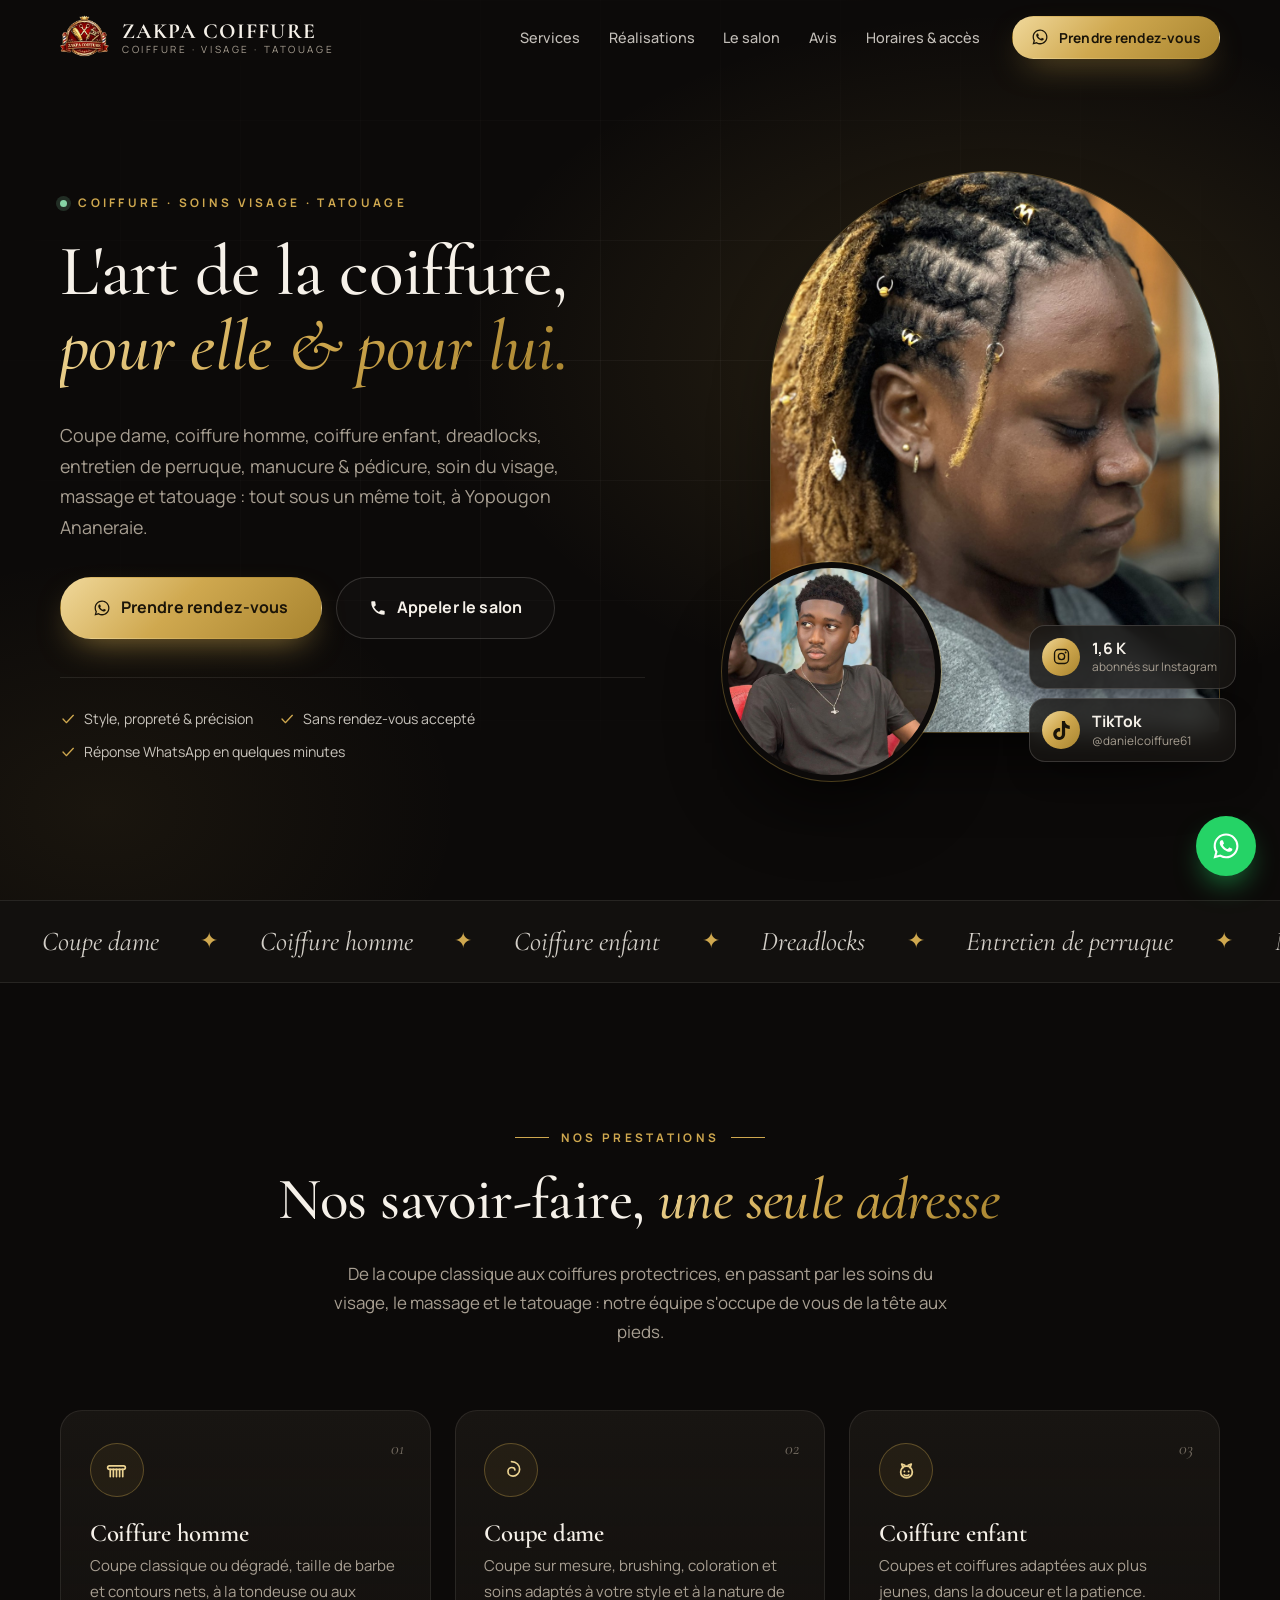
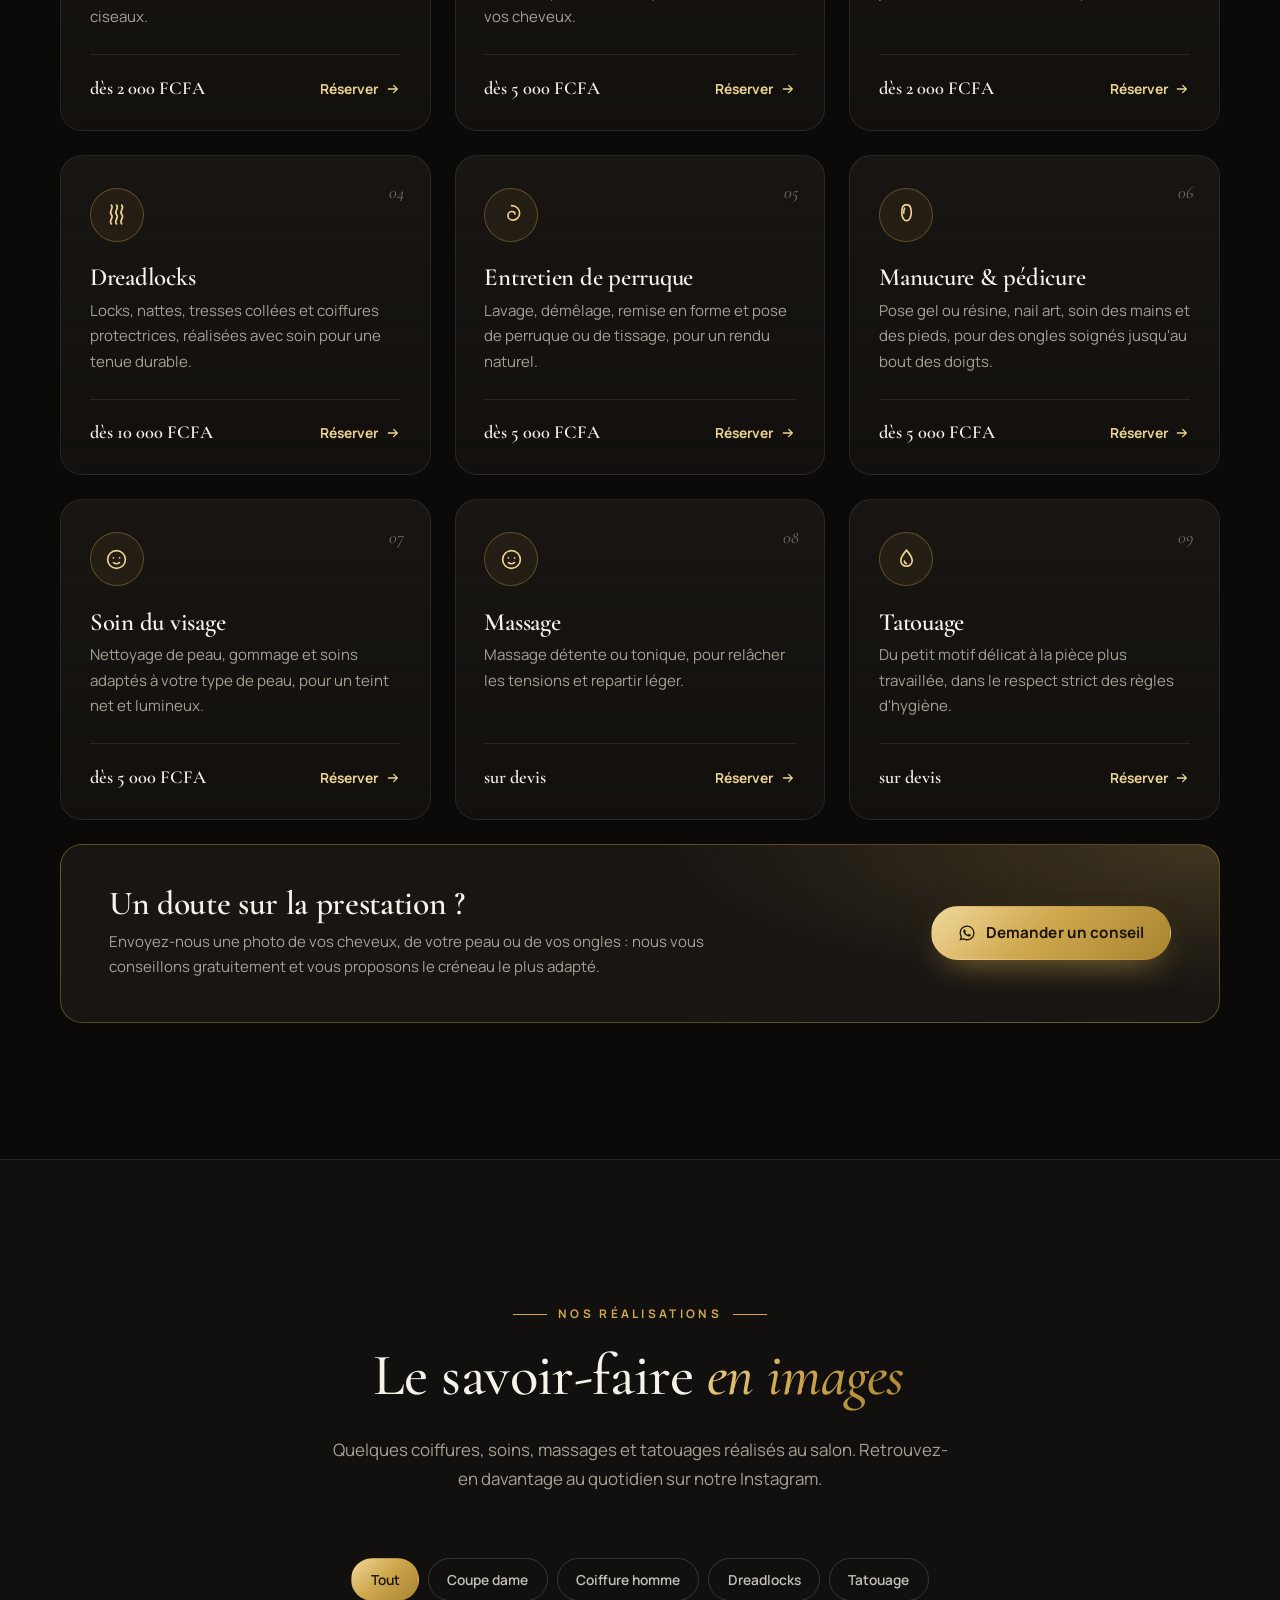
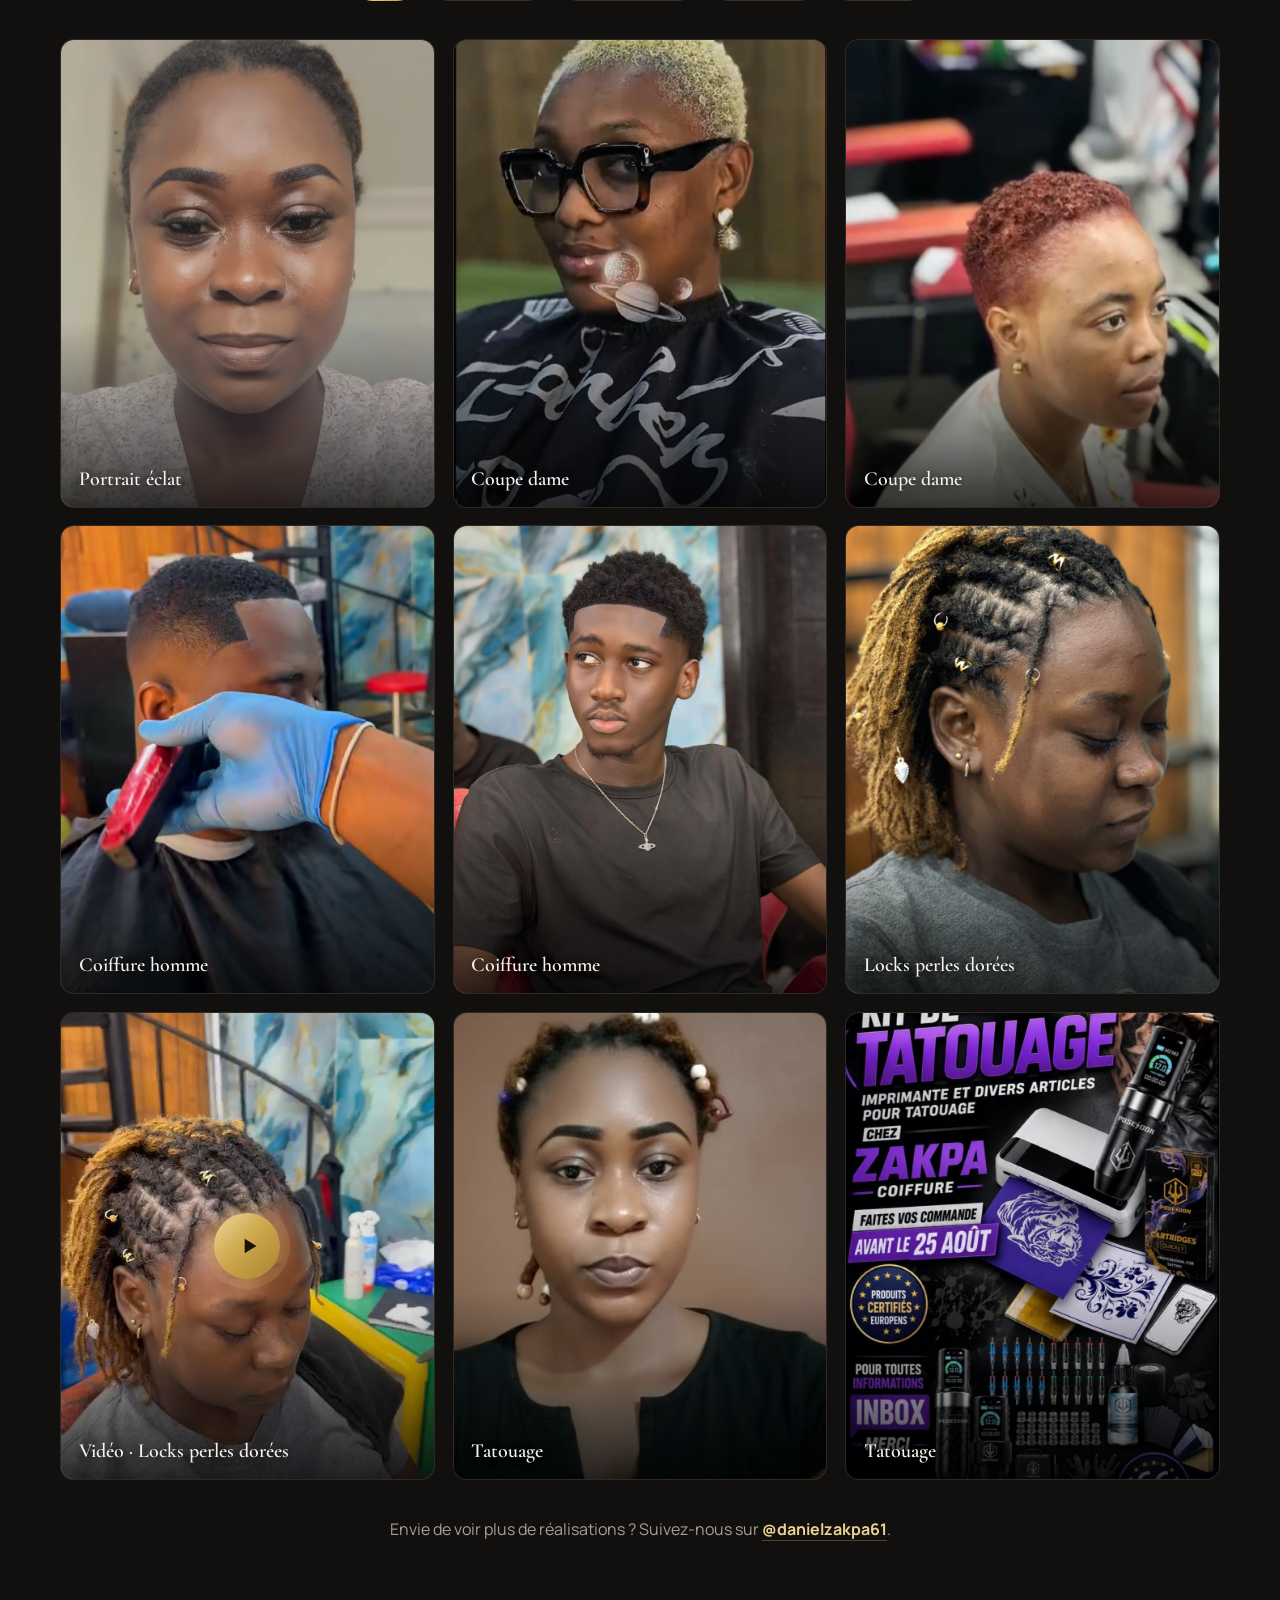
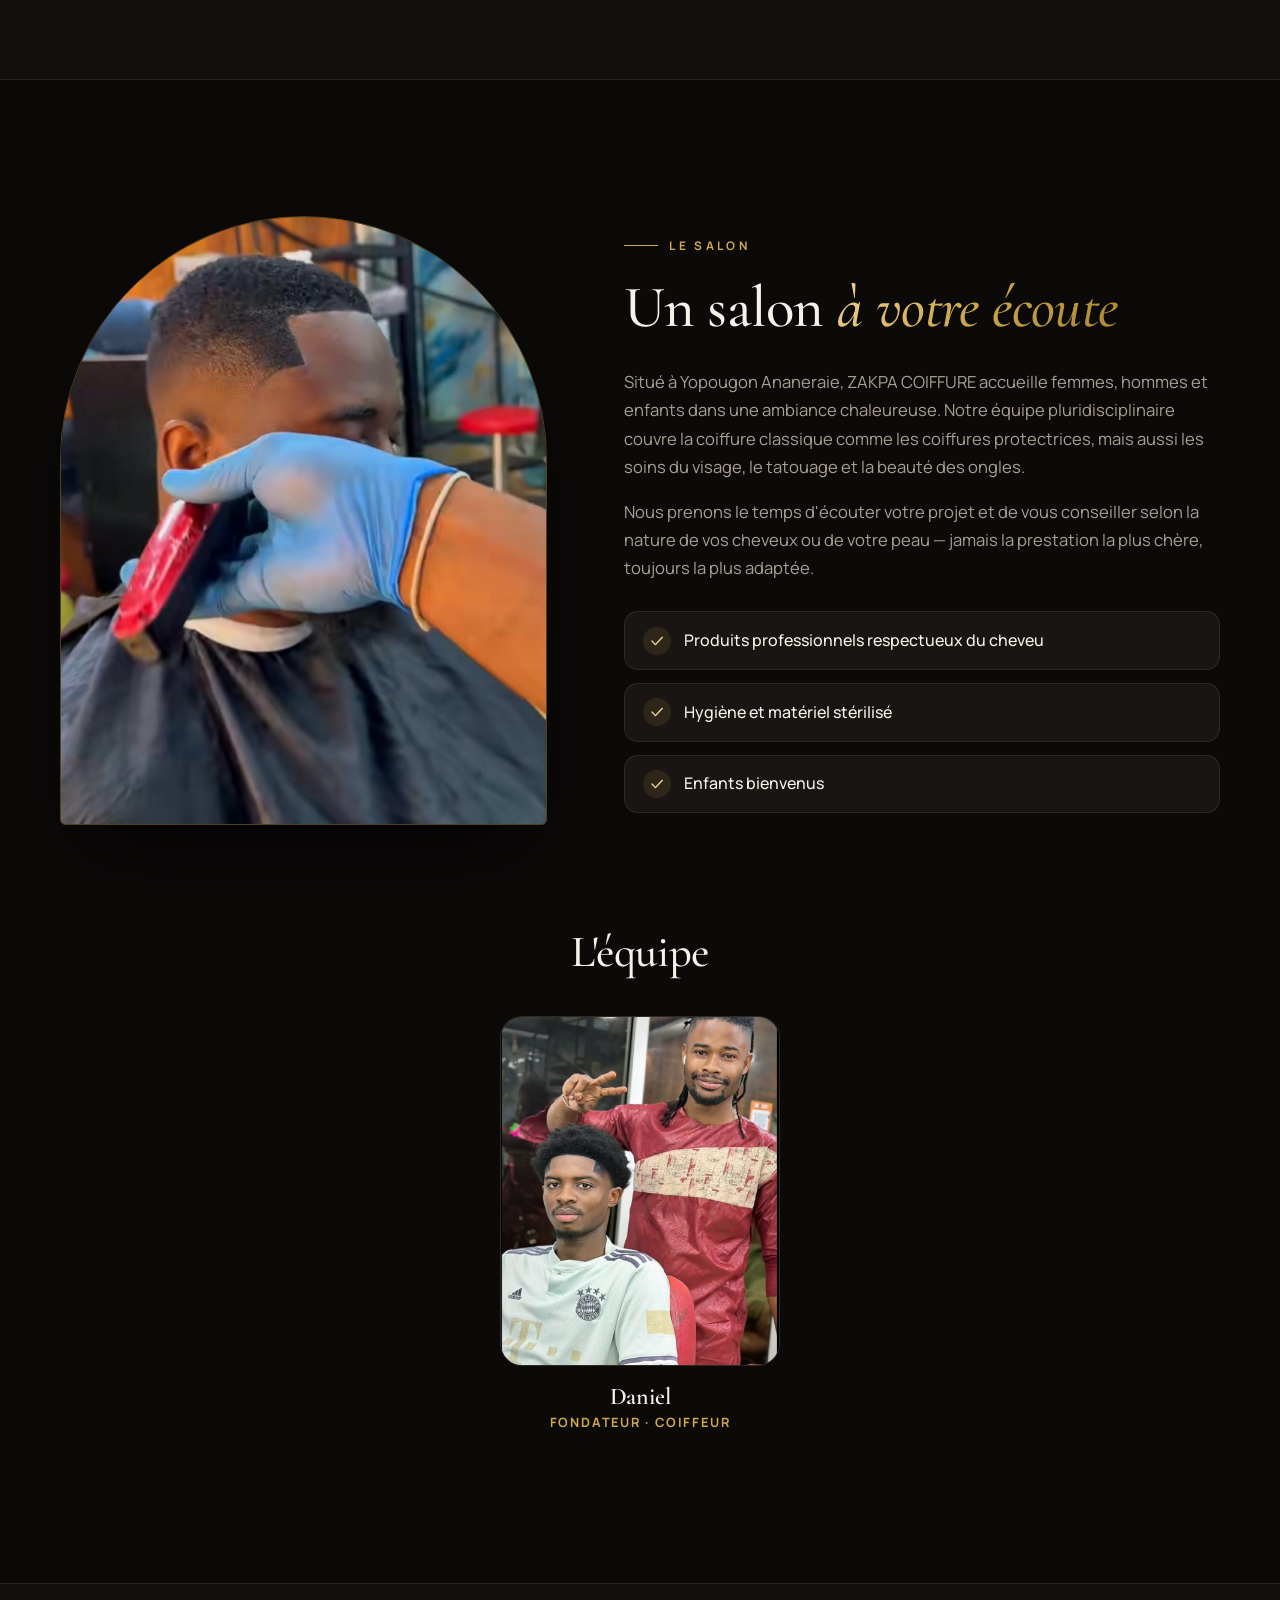
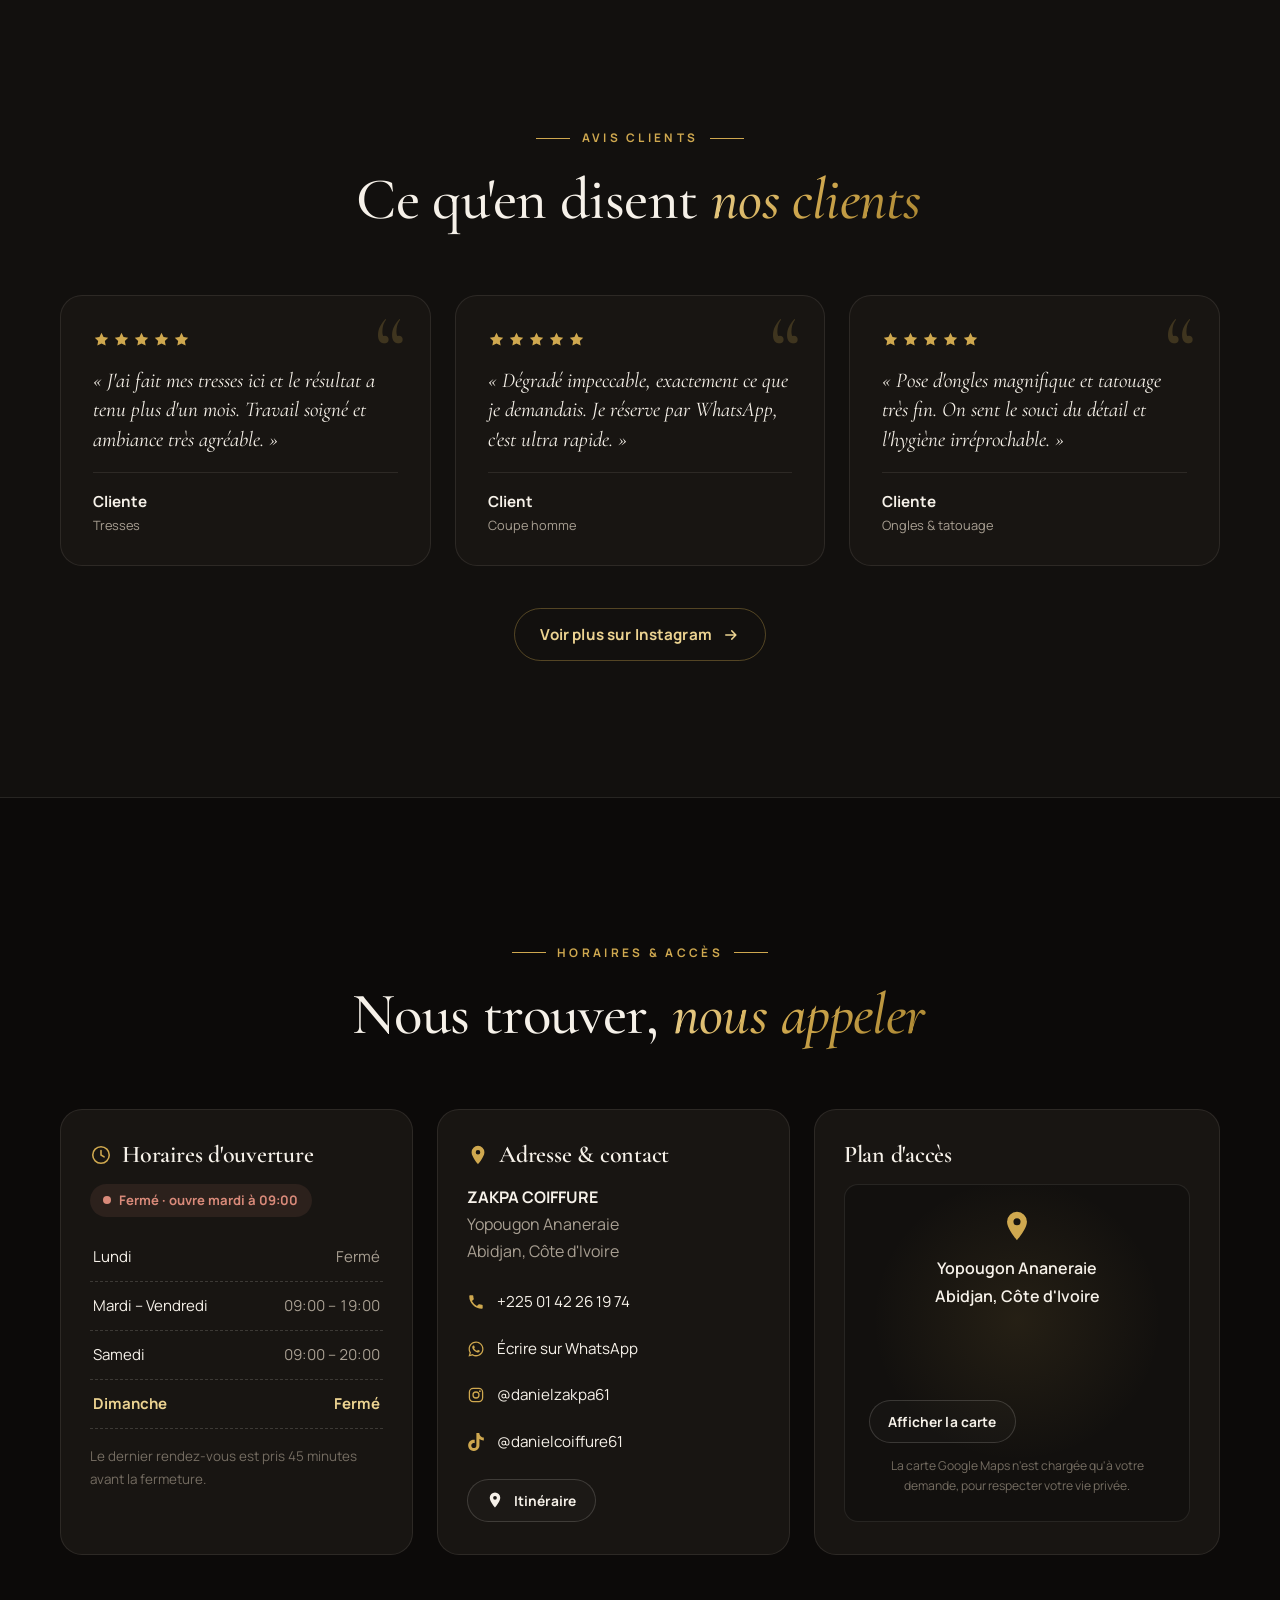
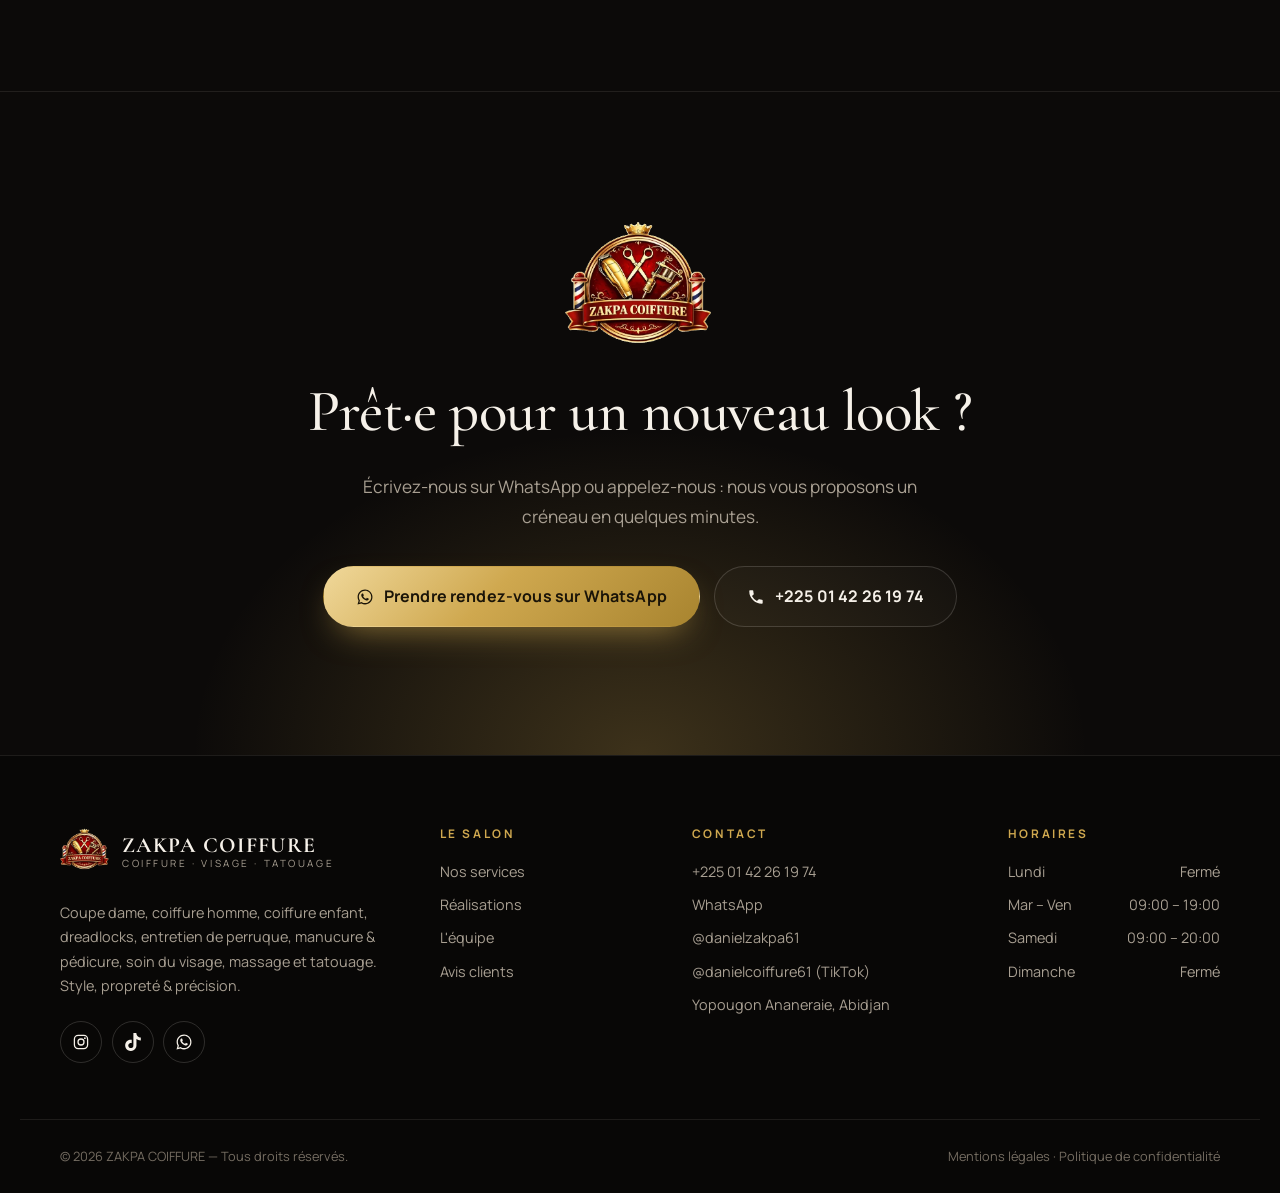
==== index.html @ ea29ebb3 "Nouveau design, galerie en grille, mentions légales, back office sécurisé - Refonte complète de la f" ====
<!DOCTYPE html>
<html lang="fr">
<head>
<meta charset="utf-8">
<meta name="viewport" content="width=device-width, initial-scale=1">
<title>ZAKPA COIFFURE — Coiffeur à Yopougon Ananeraie, Abidjan | Coupe, dreadlocks, soins &amp; tatouage</title>

<!-- ═══════════════════════════════════════════════════════════════════
     ⚠️  À PERSONNALISER AVANT MISE EN LIGNE
     · Numéro de téléphone / WhatsApp : +225 01 42 26 19 74
       (affichage) et +2250142261974 (liens tel: et wa.me).
       Pour le changer : rechercher/remplacer ces deux valeurs partout.
     · Prénoms de l'équipe, avis clients et prix : à remplacer par les
       vraies informations.
     · Nom de domaine : cherchez « zakpa-coiffure.ci ».
     Voir README.md → « Personnaliser le site ».
     ═══════════════════════════════════════════════════════════════════ -->

<meta name="description" content="ZAKPA COIFFURE, salon de coiffure à Yopougon Ananeraie (Abidjan) : coupe dame, coiffure homme, coiffure enfant, dreadlocks, entretien de perruque, manucure &amp; pédicure, soin du visage, massage et tatouage. Rendez-vous rapide par WhatsApp ou par téléphone.">
<meta name="theme-color" content="#0b0b0d">
<link rel="canonical" href="https://www.zakpa-coiffure.ci/">
<meta name="robots" content="index, follow">

<!-- Partage sur les réseaux sociaux -->
<meta property="og:type" content="website">
<meta property="og:locale" content="fr_CI">
<meta property="og:site_name" content="ZAKPA COIFFURE">
<meta property="og:title" content="ZAKPA COIFFURE — Coiffeur à Yopougon Ananeraie, Abidjan">
<meta property="og:description" content="Coupe dame, coiffure homme, coiffure enfant, dreadlocks, entretien de perruque, manucure &amp; pédicure, soin du visage, massage et tatouage. Style, propreté &amp; précision. Rendez-vous par WhatsApp.">
<meta property="og:url" content="https://www.zakpa-coiffure.ci/">
<meta property="og:image" content="https://www.zakpa-coiffure.ci/assets/img/og-image.jpg">
<meta property="og:image:type" content="image/jpeg">
<meta property="og:image:width" content="1200">
<meta property="og:image:height" content="630">
<meta property="og:image:alt" content="Logo ZAKPA COIFFURE — Coiffure, soins visage et tatouage à Yopougon Ananeraie, Abidjan">
<meta name="twitter:card" content="summary_large_image">
<meta name="twitter:title" content="ZAKPA COIFFURE — Coiffeur à Yopougon Ananeraie, Abidjan">
<meta name="twitter:description" content="Coupe dame, coiffure homme, coiffure enfant, dreadlocks, entretien de perruque, manucure &amp; pédicure, soin du visage, massage et tatouage. Rendez-vous par WhatsApp.">
<meta name="twitter:image" content="https://www.zakpa-coiffure.ci/assets/img/og-image.jpg">

<link rel="icon" href="assets/img/favicon.svg" type="image/svg+xml">
<link rel="apple-touch-icon" href="assets/img/apple-touch-icon.png">

<link rel="preconnect" href="https://fonts.googleapis.com">
<link rel="preconnect" href="https://fonts.gstatic.com" crossorigin>
<link href="https://fonts.googleapis.com/css2?family=Cormorant+Garamond:ital,wght@0,500;0,600;0,700;1,500;1,600&family=Manrope:wght@400;500;600;700&display=swap" rel="stylesheet">

<link rel="stylesheet" href="assets/css/styles.css">
<script>document.documentElement.classList.add('js')</script>

<!-- Données structurées : aide Google à comprendre le commerce (SEO local) -->
<script type="application/ld+json">
{
  "@context": "https://schema.org",
  "@type": "HairSalon",
  "@id": "https://www.zakpa-coiffure.ci/#salon",
  "name": "ZAKPA COIFFURE",
  "description": "Salon de coiffure mixte à Yopougon Ananeraie, Abidjan : coupe dame, coiffure homme, coiffure enfant, dreadlocks, entretien de perruque, manucure et pédicure, soin du visage, massage et tatouage.",
  "slogan": "Style, Propreté & Précision",
  "url": "https://www.zakpa-coiffure.ci/",
  "telephone": "+2250142261974",
  "image": "https://www.zakpa-coiffure.ci/assets/img/og-image.jpg",
  "priceRange": "2 000 – 30 000 FCFA",
  "currenciesAccepted": "XOF",
  "address": {
    "@type": "PostalAddress",
    "streetAddress": "Yopougon Ananeraie",
    "addressLocality": "Abidjan",
    "addressRegion": "Abidjan",
    "addressCountry": "CI"
  },
  "geo": { "@type": "GeoCoordinates", "latitude": 5.3364, "longitude": -4.0736 },
  "areaServed": [
    { "@type": "City", "name": "Abidjan" },
    { "@type": "AdministrativeArea", "name": "Yopougon" }
  ],
  "openingHoursSpecification": [
    { "@type": "OpeningHoursSpecification", "dayOfWeek": ["Tuesday","Wednesday","Thursday","Friday"], "opens": "09:00", "closes": "19:00" },
    { "@type": "OpeningHoursSpecification", "dayOfWeek": "Saturday", "opens": "09:00", "closes": "20:00" }
  ],
  "sameAs": ["https://www.instagram.com/danielzakpa61", "https://www.tiktok.com/@danielcoiffure61"],
  "makesOffer": [
    { "@type": "Offer", "itemOffered": { "@type": "Service", "name": "Coiffure homme" } },
    { "@type": "Offer", "itemOffered": { "@type": "Service", "name": "Coupe dame" } },
    { "@type": "Offer", "itemOffered": { "@type": "Service", "name": "Coiffure enfant" } },
    { "@type": "Offer", "itemOffered": { "@type": "Service", "name": "Dreadlocks" } },
    { "@type": "Offer", "itemOffered": { "@type": "Service", "name": "Entretien de perruque" } },
    { "@type": "Offer", "itemOffered": { "@type": "Service", "name": "Manucure et pédicure" } },
    { "@type": "Offer", "itemOffered": { "@type": "Service", "name": "Soin du visage" } },
    { "@type": "Offer", "itemOffered": { "@type": "Service", "name": "Massage" } },
    { "@type": "Offer", "itemOffered": { "@type": "Service", "name": "Tatouage" } }
  ]
}
</script>
<!--
  💡 Quand vous aurez de vrais avis Google, ajoutez ceci dans le bloc ci-dessus
     (uniquement avec de vrais avis, sinon Google peut pénaliser le site) :
  "aggregateRating": { "@type": "AggregateRating", "ratingValue": "4.9", "reviewCount": "128" }
-->
</head>
<body>

<a class="skip-link" href="#main">Aller au contenu</a>

<!-- ═══════════ Bibliothèque d'icônes (non visible) ═══════════ -->
<svg class="sprite" aria-hidden="true" focusable="false" xmlns="http://www.w3.org/2000/svg">
  <symbol id="i-curl" viewBox="0 0 24 24" fill="none" stroke="currentColor" stroke-width="1.6" stroke-linecap="round">
    <path d="M12 3.5c5 0 7.8 3.6 7.8 7.2 0 4-3.2 6.7-6.3 6.7-2.9 0-4.9-2-4.9-4.5 0-2.2 1.8-3.8 3.8-3.8 1.8 0 2.9 1.1 2.9 2.5"/>
  </symbol>
  <symbol id="i-comb" viewBox="0 0 24 24" fill="none" stroke="currentColor" stroke-width="1.6" stroke-linecap="round">
    <rect x="3.5" y="7.5" width="17" height="3.4" rx="1.7"/>
    <path d="M6 10.9V18M9 10.9V18M12 10.9V18M15 10.9V18M18 10.9V18"/>
  </symbol>
  <symbol id="i-locks" viewBox="0 0 24 24" fill="none" stroke="currentColor" stroke-width="1.6" stroke-linecap="round">
    <path d="M7 3c3 3-3 6 0 9s-3 6 0 9M12 3c3 3-3 6 0 9s-3 6 0 9M17 3c3 3-3 6 0 9s-3 6 0 9"/>
  </symbol>
  <symbol id="i-face" viewBox="0 0 24 24" fill="none" stroke="currentColor" stroke-width="1.6" stroke-linecap="round">
    <circle cx="12" cy="12" r="8.5"/>
    <path d="M9 10.5h.01M15 10.5h.01M9.2 15c1.7 1.3 3.9 1.3 5.6 0"/>
  </symbol>
  <symbol id="i-tattoo" viewBox="0 0 24 24" fill="none" stroke="currentColor" stroke-width="1.6" stroke-linejoin="round">
    <path d="M12 3s5.5 6.6 5.5 10a5.5 5.5 0 0 1-11 0C6.5 9.6 12 3 12 3Z"/>
    <path d="M10 13.5a2.5 2.5 0 0 0 2 2.5" stroke-linecap="round"/>
  </symbol>
  <symbol id="i-nails" viewBox="0 0 24 24" fill="none" stroke="currentColor" stroke-width="1.6" stroke-linejoin="round">
    <path d="M12 2.5c3 0 4.6 3 4.6 7.2 0 4.8-2 8.3-4.6 8.3s-4.6-3.5-4.6-8.3C7.4 5.5 9 2.5 12 2.5Z"/>
    <path d="M10.2 6c-.7 1.5-1 3-.9 4.8" stroke-linecap="round"/>
  </symbol>
  <symbol id="i-scissors" viewBox="0 0 24 24" fill="none" stroke="currentColor" stroke-width="1.6" stroke-linecap="round">
    <path d="M6.5 5 16 15M17.5 5 8 15"/>
    <circle cx="6.5" cy="17.5" r="2.6"/><circle cx="17.5" cy="17.5" r="2.6"/>
  </symbol>
  <symbol id="i-whatsapp" viewBox="0 0 24 24" fill="currentColor">
    <path d="M19.05 4.91A9.82 9.82 0 0 0 12.04 2C6.58 2 2.13 6.45 2.13 11.91c0 1.75.46 3.45 1.32 4.95L2 22l5.25-1.38a9.87 9.87 0 0 0 4.79 1.22c5.46 0 9.91-4.45 9.91-9.91 0-2.65-1.03-5.14-2.9-7.02ZM12.05 20.15a8.2 8.2 0 0 1-4.19-1.15l-.3-.18-3.12.82.83-3.04-.2-.31a8.2 8.2 0 0 1-1.26-4.38c0-4.54 3.7-8.23 8.25-8.23 2.2 0 4.27.86 5.83 2.42a8.19 8.19 0 0 1 2.41 5.82c0 4.54-3.7 8.23-8.24 8.23Zm4.52-6.16c-.25-.12-1.47-.72-1.69-.81-.23-.08-.39-.12-.56.12-.16.25-.64.81-.79.98-.14.16-.29.18-.54.06-.25-.12-1.05-.39-2-1.23-.74-.66-1.24-1.47-1.38-1.72-.15-.25-.02-.38.11-.5.11-.11.25-.29.37-.43.13-.15.17-.25.25-.41.08-.17.04-.31-.02-.43-.06-.12-.56-1.34-.76-1.84-.2-.48-.4-.42-.56-.43-.14 0-.31-.01-.48-.01-.17 0-.43.06-.66.31-.23.25-.87.85-.87 2.07 0 1.22.89 2.4 1.01 2.56.12.17 1.75 2.67 4.24 3.74.59.26 1.05.41 1.41.52.6.19 1.14.16 1.57.1.48-.07 1.47-.6 1.68-1.18.21-.58.21-1.07.14-1.18-.06-.11-.22-.17-.47-.29Z"/>
  </symbol>
  <symbol id="i-phone" viewBox="0 0 24 24" fill="currentColor">
    <path d="M6.6 10.8a15.1 15.1 0 0 0 6.6 6.6l2.2-2.2c.3-.3.7-.4 1-.2 1.1.4 2.3.6 3.5.6.6 0 1 .4 1 1V20c0 .6-.4 1-1 1A17 17 0 0 1 3 4c0-.6.4-1 1-1h3.4c.6 0 1 .4 1 1 0 1.2.2 2.4.6 3.5.1.4 0 .8-.2 1l-2.2 2.3Z"/>
  </symbol>
  <symbol id="i-pin" viewBox="0 0 24 24" fill="currentColor">
    <path d="M12 2a7 7 0 0 0-7 7c0 5.2 7 13 7 13s7-7.8 7-13a7 7 0 0 0-7-7Zm0 9.5a2.5 2.5 0 1 1 0-5 2.5 2.5 0 0 1 0 5Z"/>
  </symbol>
  <symbol id="i-clock" viewBox="0 0 24 24" fill="none" stroke="currentColor" stroke-width="1.7" stroke-linecap="round">
    <circle cx="12" cy="12" r="9"/><path d="M12 7.2V12l3.4 2"/>
  </symbol>
  <symbol id="i-star" viewBox="0 0 24 24" fill="currentColor">
    <path d="m12 2.6 2.9 6 6.6.9-4.8 4.6 1.2 6.5L12 17.5l-5.9 3.1 1.2-6.5-4.8-4.6 6.6-.9Z"/>
  </symbol>
  <symbol id="i-play" viewBox="0 0 24 24" fill="currentColor"><path d="M8 5.2v13.6L19 12Z"/></symbol>
  <symbol id="i-zoom" viewBox="0 0 24 24" fill="none" stroke="currentColor" stroke-width="1.8" stroke-linecap="round">
    <circle cx="11" cy="11" r="6.5"/><path d="m16 16 4.5 4.5M11 8.5v5M8.5 11h5"/>
  </symbol>
  <symbol id="i-close" viewBox="0 0 24 24" fill="none" stroke="currentColor" stroke-width="1.9" stroke-linecap="round">
    <path d="M6 6l12 12M18 6 6 18"/>
  </symbol>
  <symbol id="i-left" viewBox="0 0 24 24" fill="none" stroke="currentColor" stroke-width="2" stroke-linecap="round" stroke-linejoin="round">
    <path d="m14.5 5-7 7 7 7"/>
  </symbol>
  <symbol id="i-right" viewBox="0 0 24 24" fill="none" stroke="currentColor" stroke-width="2" stroke-linecap="round" stroke-linejoin="round">
    <path d="m9.5 5 7 7-7 7"/>
  </symbol>
  <symbol id="i-arrow" viewBox="0 0 24 24" fill="none" stroke="currentColor" stroke-width="1.9" stroke-linecap="round" stroke-linejoin="round">
    <path d="M5 12h13M13 6.5 18.5 12 13 17.5"/>
  </symbol>
  <symbol id="i-check" viewBox="0 0 24 24" fill="none" stroke="currentColor" stroke-width="2" stroke-linecap="round" stroke-linejoin="round">
    <path d="m20 6.5-10.5 11L4.5 12"/>
  </symbol>
  <symbol id="i-instagram" viewBox="0 0 24 24">
    <rect x="3.2" y="3.2" width="17.6" height="17.6" rx="5" fill="none" stroke="currentColor" stroke-width="1.7"/>
    <circle cx="12" cy="12" r="4" fill="none" stroke="currentColor" stroke-width="1.7"/>
    <circle cx="17.2" cy="6.9" r="1.2" fill="currentColor"/>
  </symbol>
  <symbol id="i-tiktok" viewBox="0 0 24 24">
    <path fill="currentColor" d="M12.53.02C13.84 0 15.14.01 16.44 0c.08 1.53.63 3.09 1.75 4.17 1.12 1.11 2.7 1.62 4.24 1.79v4.03c-1.44-.05-2.89-.35-4.2-.97-.57-.26-1.1-.59-1.62-.93-.01 2.92.01 5.84-.02 8.75-.08 1.4-.54 2.79-1.35 3.94-1.31 1.92-3.58 3.17-5.91 3.21-1.43.08-2.86-.31-4.08-1.03-2.02-1.19-3.44-3.37-3.65-5.71-.02-.5-.03-1-.01-1.49.18-1.9 1.12-3.72 2.58-4.96 1.66-1.44 3.98-2.13 6.15-1.72.02 1.48-.04 2.96-.04 4.44-.99-.32-2.15-.23-3.02.37-.63.41-1.11 1.04-1.36 1.75-.21.51-.15 1.07-.14 1.61.24 1.64 1.82 3.02 3.5 2.87 1.12-.01 2.19-.66 2.77-1.61.19-.33.4-.67.41-1.06.1-1.79.06-3.57.07-5.36.01-4.03-.01-8.05.02-12.07z"/>
  </symbol>
  <symbol id="i-menu" viewBox="0 0 24 24" fill="none" stroke="currentColor" stroke-width="1.9" stroke-linecap="round">
    <path d="M4 7h16M4 12h16M4 17h16"/>
  </symbol>
  <!-- Enfant : petite tête avec un nœud (coiffure enfant) -->
  <symbol id="i-enfant" viewBox="0 0 24 24" fill="none" stroke="currentColor" stroke-width="1.7" stroke-linecap="round" stroke-linejoin="round">
    <circle cx="12" cy="13.5" r="5.6"/>
    <path d="M8.6 9.2 7.4 5.8l3 1.2"/>
    <path d="M15.4 9.2 16.6 5.8l-3 1.2"/>
    <circle cx="10" cy="13" r=".9" fill="currentColor" stroke="none"/>
    <circle cx="14" cy="13" r=".9" fill="currentColor" stroke="none"/>
    <path d="M9.8 16.2c1.4 1 3 1 4.4 0"/>
  </symbol>
</svg>

<!-- ═══════════════════════ EN-TÊTE ═══════════════════════ -->
<header class="site-header" id="header">
  <div class="container header__inner">
    <a class="brand" href="#hero" aria-label="ZAKPA COIFFURE — retour en haut">
      <img class="brand__mark" src="assets/img/logo-sm.webp" width="160" height="144" alt="" aria-hidden="true">
      <span class="brand__text">
        <strong>ZAKPA COIFFURE</strong>
        <small>Coiffure · Visage · Tatouage</small>
      </span>
    </a>

    <nav class="nav" id="nav" aria-label="Navigation principale">
      <ul>
        <li><a href="#services">Services</a></li>
        <li><a href="#realisations">Réalisations</a></li>
        <li><a href="#equipe">Le salon</a></li>
        <li><a href="#avis">Avis</a></li>
        <li><a href="#horaires">Horaires &amp; accès</a></li>
      </ul>
      <a class="btn btn--gold btn--sm nav__cta"
         href="https://wa.me/2250142261974"
         data-wa data-wa-message="Bonjour 👋 Je souhaite prendre rendez-vous chez ZAKPA COIFFURE.">
        <svg class="btn__icon" aria-hidden="true"><use href="#i-whatsapp"/></svg>
        Prendre rendez-vous
      </a>
    </nav>

    <button class="nav-toggle" id="nav-toggle" aria-expanded="false" aria-controls="nav" aria-label="Ouvrir le menu">
      <svg aria-hidden="true"><use href="#i-menu"/></svg>
    </button>
  </div>
</header>

<main id="main">

<!-- ═══════════════════════ ACCUEIL ═══════════════════════ -->
<section class="hero" id="hero">
  <div class="hero__glow" aria-hidden="true"></div>
  <div class="container hero__inner">

    <div class="hero__text">
      <p class="eyebrow"><span class="eyebrow__dot" aria-hidden="true"></span> Coiffure · Soins visage · Tatouage</p>
      <h1>L'art de la coiffure,<br><em>pour elle &amp; pour lui.</em></h1>
      <p class="lede">
        Coupe dame, coiffure homme, coiffure enfant, dreadlocks, entretien de perruque, manucure &amp; pédicure, soin du visage, massage et tatouage :
        tout sous un même toit, à Yopougon Ananeraie.
      </p>

      <div class="hero__cta">
        <a class="btn btn--gold btn--lg"
           href="https://wa.me/2250142261974"
           data-wa data-wa-message="Bonjour 👋 Je souhaite prendre rendez-vous chez ZAKPA COIFFURE. Voici ce qui m'intéresse :">
          <svg class="btn__icon" aria-hidden="true"><use href="#i-whatsapp"/></svg>
          Prendre rendez-vous
        </a>
        <a class="btn btn--outline btn--lg" href="tel:+2250142261974">
          <svg class="btn__icon" aria-hidden="true"><use href="#i-phone"/></svg>
          Appeler le salon
        </a>
      </div>

      <ul class="hero__trust">
        <li><svg aria-hidden="true"><use href="#i-check"/></svg> Style, propreté &amp; précision</li>
        <li><svg aria-hidden="true"><use href="#i-check"/></svg> Sans rendez-vous accepté</li>
        <li><svg aria-hidden="true"><use href="#i-check"/></svg> Réponse WhatsApp en quelques minutes</li>
      </ul>
    </div>

    <div class="hero__media">
      <figure class="hero__figure hero__figure--main">
        <img src="assets/img/hero-portrait.jpeg" width="1050" height="1400"
             alt="Coiffeur réalisant une coupe chez ZAKPA COIFFURE" fetchpriority="high" decoding="async">
      </figure>
      <figure class="hero__figure hero__figure--sub">
        <img src="assets/img/hero-square.jpeg" width="1336" height="1400"
             alt="Détail d'une coiffure réalisée au salon" loading="lazy" decoding="async">
      </figure>
      <div class="hero__badges">
        <a class="hero__badge" href="https://www.instagram.com/danielzakpa61" target="_blank" rel="noopener">
          <span class="hero__badge-stars" aria-hidden="true">
            <svg><use href="#i-instagram"/></svg>
          </span>
          <strong>1,6 K</strong>
          <small>abonnés sur Instagram</small>
        </a>
        <a class="hero__badge" href="https://www.tiktok.com/@danielcoiffure61" target="_blank" rel="noopener">
          <span class="hero__badge-stars" aria-hidden="true">
            <svg><use href="#i-tiktok"/></svg>
          </span>
          <strong>TikTok</strong>
          <small>@danielcoiffure61</small>
        </a>
      </div>
    </div>

  </div>
</section>

<!-- Bandeau défilant des prestations (décoratif) -->
<div class="ticker" aria-hidden="true">
  <div class="ticker__track"><span>Coupe dame</span><span>Coiffure homme</span><span>Coiffure enfant</span><span>Dreadlocks</span><span>Entretien de perruque</span><span>Manucure &amp; pédicure</span><span>Soin du visage</span><span>Massage</span><span>Tatouage</span><span>Coupe dame</span><span>Coiffure homme</span><span>Coiffure enfant</span><span>Dreadlocks</span><span>Entretien de perruque</span><span>Manucure &amp; pédicure</span><span>Soin du visage</span><span>Massage</span><span>Tatouage</span></div>
</div>

<!-- ═══════════════════════ SERVICES ═══════════════════════ -->
<section class="section" id="services">
  <div class="container">
    <header class="section__head reveal">
      <p class="eyebrow eyebrow--center">Nos prestations</p>
      <h2>Nos savoir-faire, <em>une seule adresse</em></h2>
      <p class="section__lede">
        De la coupe classique aux coiffures protectrices, en passant par les soins du visage,
        le massage et le tatouage : notre équipe s'occupe de vous de la tête aux pieds.
      </p>
    </header>

    <div class="grid grid--services">

      <article class="card service reveal">
        <span class="service__icon" aria-hidden="true"><svg><use href="#i-comb"/></svg></span>
        <h3>Coiffure homme</h3>
        <p>Coupe classique ou dégradé, taille de barbe et contours nets, à la tondeuse ou aux ciseaux.</p>
        <footer class="service__foot">
          <span class="service__price">dès 2&nbsp;000&nbsp;FCFA</span>
          <a class="link-arrow"
             href="https://wa.me/2250142261974"
             data-wa data-wa-message="Bonjour 👋 Je souhaite un rendez-vous pour une coiffure homme.">
            Réserver <svg aria-hidden="true"><use href="#i-arrow"/></svg>
          </a>
        </footer>
      </article>

      <article class="card service reveal">
        <span class="service__icon" aria-hidden="true"><svg><use href="#i-curl"/></svg></span>
        <h3>Coupe dame</h3>
        <p>Coupe sur mesure, brushing, coloration et soins adaptés à votre style et à la nature de vos cheveux.</p>
        <footer class="service__foot">
          <span class="service__price">dès 5&nbsp;000&nbsp;FCFA</span>
          <a class="link-arrow"
             href="https://wa.me/2250142261974"
             data-wa data-wa-message="Bonjour 👋 Je souhaite un rendez-vous pour une coupe dame.">
            Réserver <svg aria-hidden="true"><use href="#i-arrow"/></svg>
          </a>
        </footer>
      </article>

      <article class="card service reveal">
        <span class="service__icon" aria-hidden="true"><svg><use href="#i-enfant"/></svg></span>
        <h3>Coiffure enfant</h3>
        <p>Coupes et coiffures adaptées aux plus jeunes, dans la douceur et la patience.</p>
        <footer class="service__foot">
          <span class="service__price">dès 2&nbsp;000&nbsp;FCFA</span>
          <a class="link-arrow"
             href="https://wa.me/2250142261974"
             data-wa data-wa-message="Bonjour 👋 Je souhaite un rendez-vous pour une coiffure enfant.">
            Réserver <svg aria-hidden="true"><use href="#i-arrow"/></svg>
          </a>
        </footer>
      </article>

      <article class="card service reveal">
        <span class="service__icon" aria-hidden="true"><svg><use href="#i-locks"/></svg></span>
        <h3>Dreadlocks</h3>
        <p>Locks, nattes, tresses collées et coiffures protectrices, réalisées avec soin pour une tenue durable.</p>
        <footer class="service__foot">
          <span class="service__price">dès 10&nbsp;000&nbsp;FCFA</span>
          <a class="link-arrow"
             href="https://wa.me/2250142261974"
             data-wa data-wa-message="Bonjour 👋 Je souhaite un rendez-vous pour des dreadlocks.">
            Réserver <svg aria-hidden="true"><use href="#i-arrow"/></svg>
          </a>
        </footer>
      </article>

      <article class="card service reveal">
        <span class="service__icon" aria-hidden="true"><svg><use href="#i-curl"/></svg></span>
        <h3>Entretien de perruque</h3>
        <p>Lavage, démêlage, remise en forme et pose de perruque ou de tissage, pour un rendu naturel.</p>
        <footer class="service__foot">
          <span class="service__price">dès 5&nbsp;000&nbsp;FCFA</span>
          <a class="link-arrow"
             href="https://wa.me/2250142261974"
             data-wa data-wa-message="Bonjour 👋 Je souhaite un rendez-vous pour l'entretien d'une perruque.">
            Réserver <svg aria-hidden="true"><use href="#i-arrow"/></svg>
          </a>
        </footer>
      </article>

      <article class="card service reveal">
        <span class="service__icon" aria-hidden="true"><svg><use href="#i-nails"/></svg></span>
        <h3>Manucure &amp; pédicure</h3>
        <p>Pose gel ou résine, nail art, soin des mains et des pieds, pour des ongles soignés jusqu'au bout des doigts.</p>
        <footer class="service__foot">
          <span class="service__price">dès 5&nbsp;000&nbsp;FCFA</span>
          <a class="link-arrow"
             href="https://wa.me/2250142261974"
             data-wa data-wa-message="Bonjour 👋 Je souhaite un rendez-vous pour une manucure / pédicure.">
            Réserver <svg aria-hidden="true"><use href="#i-arrow"/></svg>
          </a>
        </footer>
      </article>

      <article class="card service reveal">
        <span class="service__icon" aria-hidden="true"><svg><use href="#i-face"/></svg></span>
        <h3>Soin du visage</h3>
        <p>Nettoyage de peau, gommage et soins adaptés à votre type de peau, pour un teint net et lumineux.</p>
        <footer class="service__foot">
          <span class="service__price">dès 5&nbsp;000&nbsp;FCFA</span>
          <a class="link-arrow"
             href="https://wa.me/2250142261974"
             data-wa data-wa-message="Bonjour 👋 Je souhaite un rendez-vous pour un soin du visage.">
            Réserver <svg aria-hidden="true"><use href="#i-arrow"/></svg>
          </a>
        </footer>
      </article>

      <article class="card service reveal">
        <span class="service__icon" aria-hidden="true"><svg><use href="#i-face"/></svg></span>
        <h3>Massage</h3>
        <p>Massage détente ou tonique, pour relâcher les tensions et repartir léger.</p>
        <footer class="service__foot">
          <span class="service__price">sur devis</span>
          <a class="link-arrow"
             href="https://wa.me/2250142261974"
             data-wa data-wa-message="Bonjour 👋 Je souhaite un rendez-vous pour un massage.">
            Réserver <svg aria-hidden="true"><use href="#i-arrow"/></svg>
          </a>
        </footer>
      </article>

      <article class="card service reveal">
        <span class="service__icon" aria-hidden="true"><svg><use href="#i-tattoo"/></svg></span>
        <h3>Tatouage</h3>
        <p>Du petit motif délicat à la pièce plus travaillée, dans le respect strict des règles d'hygiène.</p>
        <footer class="service__foot">
          <span class="service__price">sur devis</span>
          <a class="link-arrow"
             href="https://wa.me/2250142261974"
             data-wa data-wa-message="Bonjour 👋 Je souhaite un rendez-vous pour un tatouage. Voici mon idée :">
            Réserver <svg aria-hidden="true"><use href="#i-arrow"/></svg>
          </a>
        </footer>
      </article>

      <article class="card service service--cta reveal">
        <div class="service--cta__text">
          <h3>Un doute sur la prestation&nbsp;?</h3>
          <p>Envoyez-nous une photo de vos cheveux, de votre peau ou de vos ongles : nous vous conseillons gratuitement et vous proposons le créneau le plus adapté.</p>
        </div>
        <a class="btn btn--gold"
           href="https://wa.me/2250142261974"
           data-wa data-wa-message="Bonjour 👋 J'aurais besoin d'un conseil, voici une photo :">
          <svg class="btn__icon" aria-hidden="true"><use href="#i-whatsapp"/></svg>
          Demander un conseil
        </a>
      </article>

    </div>
  </div>
</section>

<!-- ═══════════════════════ RÉALISATIONS ═══════════════════════ -->
<section class="section section--alt" id="realisations">
  <div class="container">
    <header class="section__head reveal">
      <p class="eyebrow eyebrow--center">Nos réalisations</p>
      <h2>Le savoir-faire <em>en images</em></h2>
      <p class="section__lede">
        Quelques coiffures, soins, massages et tatouages réalisés au salon.
        Retrouvez-en davantage au quotidien sur notre Instagram.
      </p>
    </header>

    <div class="gallery__filters" role="group" aria-label="Filtrer les réalisations">
      <button class="chip is-active" data-filter="all">Tout</button>
      <button class="chip" data-filter="dame">Coupe dame</button>
      <button class="chip" data-filter="homme">Coiffure homme</button>
      <button class="chip" data-filter="locks">Dreadlocks</button>
      <button class="chip" data-filter="visage">Soin visage</button>
      <button class="chip" data-filter="tatouage">Tatouage</button>
      <button class="chip" data-filter="ongles">Manucure &amp; pédicure</button>
    </div>

    <div class="gallery" id="gallery">
      <!-- GALERIE:DEBUT -->
      <button class="gallery__item ratio-34" data-cat="dame" data-type="image" aria-label="Agrandir : Portrait éclat">
        <img src="assets/photos/coupe-dame/portrait-eclat.jpeg" width="997" height="1400" loading="lazy" decoding="async" alt="Portrait éclat — réalisation du salon">
        <span class="gallery__cap">Portrait éclat</span>
        <span class="gallery__zoom" aria-hidden="true"><svg><use href="#i-zoom"/></svg></span>
      </button>

      <button class="gallery__item ratio-34" data-cat="dame" data-type="image" aria-label="Agrandir : Coupe dame">
        <img src="assets/photos/coupe-dame/whatsapp-image-2026-09-24-at-10-45-52.jpeg" width="935" height="1400" loading="lazy" decoding="async" alt="Coupe dame — réalisation du salon">
        <span class="gallery__cap">Coupe dame</span>
        <span class="gallery__zoom" aria-hidden="true"><svg><use href="#i-zoom"/></svg></span>
      </button>

      <button class="gallery__item ratio-34" data-cat="dame" data-type="image" aria-label="Agrandir : Coupe dame">
        <img src="assets/photos/coupe-dame/whatsapp-image-2026-09-24-at-10-46-42.jpeg" width="829" height="1236" loading="lazy" decoding="async" alt="Coupe dame — réalisation du salon">
        <span class="gallery__cap">Coupe dame</span>
        <span class="gallery__zoom" aria-hidden="true"><svg><use href="#i-zoom"/></svg></span>
      </button>

      <button class="gallery__item ratio-11" data-cat="homme" data-type="image" aria-label="Agrandir : Coiffure homme">
        <img src="assets/photos/coiffure-homme/whatsapp-image-2026-09-24-at-10-44-09.jpeg" width="1301" height="1400" loading="lazy" decoding="async" alt="Coiffure homme — réalisation du salon">
        <span class="gallery__cap">Coiffure homme</span>
        <span class="gallery__zoom" aria-hidden="true"><svg><use href="#i-zoom"/></svg></span>
      </button>

      <button class="gallery__item ratio-11" data-cat="homme" data-type="image" aria-label="Agrandir : Coiffure homme">
        <img src="assets/photos/coiffure-homme/whatsapp-image-2026-09-24-at-10-44-45.jpeg" width="1336" height="1400" loading="lazy" decoding="async" alt="Coiffure homme — réalisation du salon">
        <span class="gallery__cap">Coiffure homme</span>
        <span class="gallery__zoom" aria-hidden="true"><svg><use href="#i-zoom"/></svg></span>
      </button>

      <button class="gallery__item ratio-34" data-cat="locks" data-type="image" aria-label="Agrandir : Locks perles dorées">
        <img src="assets/photos/locks-tresses/locks-perles-dorees.jpeg" width="1050" height="1400" loading="lazy" decoding="async" alt="Locks perles dorées — réalisation du salon">
        <span class="gallery__cap">Locks perles dorées</span>
        <span class="gallery__zoom" aria-hidden="true"><svg><use href="#i-zoom"/></svg></span>
      </button>

      <button class="gallery__item ratio-916" data-cat="locks" data-type="video" data-poster="assets/videos/locks-tresses/locks-perles-dorees.jpg" data-video="assets/videos/locks-tresses/locks-perles-dorees.mp4" aria-label="Lire la vidéo : Locks perles dorées">
        <img src="assets/videos/locks-tresses/locks-perles-dorees.jpg" width="576" height="1024" loading="lazy" decoding="async" alt="Vidéo : Locks perles dorées">
        <span class="gallery__cap">Vidéo · Locks perles dorées</span>
        <span class="gallery__play" aria-hidden="true"><svg><use href="#i-play"/></svg></span>
      </button>

      <button class="gallery__item ratio-11" data-cat="tatouage" data-type="image" aria-label="Agrandir : Tatouage">
        <img src="assets/photos/tatouage/whatsapp-image-2026-01-07-at-11-02-42-1.jpeg" width="1400" height="1239" loading="lazy" decoding="async" alt="Tatouage — réalisation du salon">
        <span class="gallery__cap">Tatouage</span>
        <span class="gallery__zoom" aria-hidden="true"><svg><use href="#i-zoom"/></svg></span>
      </button>

      <button class="gallery__item ratio-34" data-cat="tatouage" data-type="image" aria-label="Agrandir : Tatouage">
        <img src="assets/photos/tatouage/whatsapp-image-2026-09-24-at-10-42-00.jpeg" width="922" height="1340" loading="lazy" decoding="async" alt="Tatouage — réalisation du salon">
        <span class="gallery__cap">Tatouage</span>
        <span class="gallery__zoom" aria-hidden="true"><svg><use href="#i-zoom"/></svg></span>
      </button>
      <!-- GALERIE:FIN -->

    </div>

    <p class="gallery__note">
      Envie de voir plus de réalisations ? Suivez-nous sur
      <a href="https://www.instagram.com/danielzakpa61" target="_blank" rel="noopener">@danielzakpa61</a>.
    </p>
  </div>
</section>

<!-- ═══════════════════════ LE SALON / ÉQUIPE ═══════════════════════ -->
<section class="section" id="equipe">
  <div class="container">
    <div class="about">
      <figure class="about__media reveal">
        <img src="assets/img/about.jpeg" width="1301" height="1400" loading="lazy" decoding="async"
             alt="Intérieur du salon ZAKPA COIFFURE">
      </figure>
      <div class="about__text reveal">
        <p class="eyebrow">Le salon</p>
        <h2>Un salon <em>à votre écoute</em></h2>
        <p>
          Situé à Yopougon Ananeraie, ZAKPA COIFFURE accueille femmes, hommes et enfants dans une
          ambiance chaleureuse. Notre équipe pluridisciplinaire couvre la coiffure classique comme
          les coiffures protectrices, mais aussi les soins du visage, le tatouage et la beauté des ongles.
        </p>
        <p>
          Nous prenons le temps d'écouter votre projet et de vous conseiller selon la nature de vos
          cheveux ou de votre peau — jamais la prestation la plus chère, toujours la plus adaptée.
        </p>
        <ul class="about__list">
          <li><svg aria-hidden="true"><use href="#i-check"/></svg> Produits professionnels respectueux du cheveu</li>
          <li><svg aria-hidden="true"><use href="#i-check"/></svg> Hygiène et matériel stérilisé</li>
          <li><svg aria-hidden="true"><use href="#i-check"/></svg> Enfants bienvenus</li>
        </ul>
      </div>
    </div>

    <h3 class="team__title reveal">L'équipe</h3>
    <!-- ⚠️ PLACEHOLDER : remplacez ces prénoms par ceux de la vraie équipe -->
    <div class="grid grid--team">

      <article class="member reveal">
        <div class="member__photo">
          <img src="assets/img/team-1.jpeg" width="925" height="1400" loading="lazy" decoding="async"
               alt="Portrait de Daniel, Fondateur · Coiffeur">
        </div>
        <h4>Daniel</h4>
        <p class="member__role">Fondateur · Coiffeur</p>
      </article>

      <article class="member reveal">
        <div class="member__photo">
          <img src="assets/img/team-2.svg" width="600" height="700" loading="lazy" decoding="async"
               alt="Portrait d'un membre de l'équipe">
        </div>
        <h4></h4>
        <p class="member__role">Coiffeur homme &amp; barbier</p>
      </article>

      <article class="member reveal">
        <div class="member__photo">
          <img src="assets/img/team-3.svg" width="600" height="700" loading="lazy" decoding="async"
               alt="Portrait d'un membre de l'équipe">
        </div>
        <h4>À compléter</h4>
        <p class="member__role">Locks, tresses &amp; ongles</p>
      </article>

      <article class="member reveal">
        <div class="member__photo">
          <img src="assets/img/team-4.svg" width="600" height="700" loading="lazy" decoding="async"
               alt="Portrait d'un membre de l'équipe">
        </div>
        <h4>À compléter</h4>
        <p class="member__role">Soins du visage &amp; tatouage</p>
      </article>

    </div>
  </div>
</section>

<!-- ═══════════════════════ AVIS ═══════════════════════ -->
<section class="section section--alt" id="avis">
  <div class="container">
    <header class="section__head reveal">
      <p class="eyebrow eyebrow--center">Avis clients</p>
      <h2>Ce qu'en disent <em>nos clients</em></h2>
    </header>

    <!-- ⚠️ PLACEHOLDER : ces trois témoignages sont des exemples.
         Remplacez-les par de vrais avis, avec l'accord de leurs auteurs. -->
    <div class="grid grid--reviews">

      <figure class="review reveal">
        <span class="review__stars" aria-label="Note : 5 étoiles sur 5">
          <svg aria-hidden="true"><use href="#i-star"/></svg><svg aria-hidden="true"><use href="#i-star"/></svg><svg aria-hidden="true"><use href="#i-star"/></svg><svg aria-hidden="true"><use href="#i-star"/></svg><svg aria-hidden="true"><use href="#i-star"/></svg>
        </span>
        <blockquote>« J'ai fait mes tresses ici et le résultat a tenu plus d'un mois. Travail soigné et ambiance très agréable. »</blockquote>
        <figcaption><strong>Cliente</strong><span>Tresses</span></figcaption>
      </figure>

      <figure class="review reveal">
        <span class="review__stars" aria-label="Note : 5 étoiles sur 5">
          <svg aria-hidden="true"><use href="#i-star"/></svg><svg aria-hidden="true"><use href="#i-star"/></svg><svg aria-hidden="true"><use href="#i-star"/></svg><svg aria-hidden="true"><use href="#i-star"/></svg><svg aria-hidden="true"><use href="#i-star"/></svg>
        </span>
        <blockquote>« Dégradé impeccable, exactement ce que je demandais. Je réserve par WhatsApp, c'est ultra rapide. »</blockquote>
        <figcaption><strong>Client</strong><span>Coupe homme</span></figcaption>
      </figure>

      <figure class="review reveal">
        <span class="review__stars" aria-label="Note : 5 étoiles sur 5">
          <svg aria-hidden="true"><use href="#i-star"/></svg><svg aria-hidden="true"><use href="#i-star"/></svg><svg aria-hidden="true"><use href="#i-star"/></svg><svg aria-hidden="true"><use href="#i-star"/></svg><svg aria-hidden="true"><use href="#i-star"/></svg>
        </span>
        <blockquote>« Pose d'ongles magnifique et tatouage très fin. On sent le souci du détail et l'hygiène irréprochable. »</blockquote>
        <figcaption><strong>Cliente</strong><span>Ongles &amp; tatouage</span></figcaption>
      </figure>


    </div>

    <p class="reviews__more reveal">
      <a class="btn btn--ghost"
         href="https://www.instagram.com/danielzakpa61"
         target="_blank" rel="noopener">
        Voir plus sur Instagram
        <svg class="btn__icon" aria-hidden="true"><use href="#i-arrow"/></svg>
      </a>
    </p>
  </div>
</section>

<!-- ═══════════════════════ HORAIRES & ACCÈS ═══════════════════════ -->
<section class="section" id="horaires">
  <div class="container">
    <header class="section__head reveal">
      <p class="eyebrow eyebrow--center">Horaires &amp; accès</p>
      <h2>Nous trouver, <em>nous appeler</em></h2>
    </header>

    <div class="infos">

      <div class="infos__card reveal">
        <h3><svg aria-hidden="true"><use href="#i-clock"/></svg> Horaires d'ouverture</h3>
        <p class="status" id="status" aria-live="polite"></p>
        <!-- ⚠️ PLACEHOLDER : ajustez ces horaires à ceux du salon -->
        <ul class="hours" id="hours">
          <li data-days="1"><span>Lundi</span><span>Fermé</span></li>
          <li data-days="2,3,4,5" data-open="09:00" data-close="19:00"><span>Mardi – Vendredi</span><span>09:00 – 19:00</span></li>
          <li data-days="6" data-open="09:00" data-close="20:00"><span>Samedi</span><span>09:00 – 20:00</span></li>
          <li data-days="0"><span>Dimanche</span><span>Fermé</span></li>
        </ul>
        <p class="infos__hint">Le dernier rendez-vous est pris 45 minutes avant la fermeture.</p>
      </div>

      <div class="infos__card reveal">
        <h3><svg aria-hidden="true"><use href="#i-pin"/></svg> Adresse &amp; contact</h3>
        <address class="address">
          <strong>ZAKPA COIFFURE</strong><br>
          Yopougon Ananeraie<br>
          Abidjan, Côte d'Ivoire
        </address>
        <ul class="contact-list">
          <li>
            <a href="tel:+2250142261974">
              <svg aria-hidden="true"><use href="#i-phone"/></svg>
              <span>+225 01 42 26 19 74</span>
            </a>
          </li>
          <li>
            <a href="https://wa.me/2250142261974" data-wa data-wa-message="Bonjour 👋 Je souhaite prendre rendez-vous.">
              <svg aria-hidden="true"><use href="#i-whatsapp"/></svg>
              <span>Écrire sur WhatsApp</span>
            </a>
          </li>
          <li>
            <a href="https://www.instagram.com/danielzakpa61" target="_blank" rel="noopener">
              <svg aria-hidden="true"><use href="#i-instagram"/></svg>
              <span>@danielzakpa61</span>
            </a>
          </li>
          <li>
            <a href="https://www.tiktok.com/@danielcoiffure61" target="_blank" rel="noopener">
              <svg aria-hidden="true"><use href="#i-tiktok"/></svg>
              <span>@danielcoiffure61</span>
            </a>
          </li>
        </ul>
        <a class="btn btn--outline btn--sm"
           href="https://www.google.com/maps/dir/?api=1&amp;destination=Yopougon+Ananeraie+Abidjan+C%C3%B4te+d%27Ivoire"
           target="_blank" rel="noopener">
          <svg class="btn__icon" aria-hidden="true"><use href="#i-pin"/></svg>
          Itinéraire
        </a>
      </div>

      <div class="infos__card infos__card--map reveal">
        <h3>Plan d'accès</h3>
        <!-- La carte n'est chargée qu'au clic : aucune requête vers Google avant consentement. -->
        <div class="map" id="map" data-query="Yopougon Ananeraie, Abidjan, Côte d'Ivoire">
          <div class="map__placeholder">
            <svg aria-hidden="true"><use href="#i-pin"/></svg>
            <p>Yopougon Ananeraie<br>Abidjan, Côte d'Ivoire</p>
            <button class="btn btn--outline btn--sm" id="map-load" type="button">Afficher la carte</button>
            <small>La carte Google Maps n'est chargée qu'à votre demande, pour respecter votre vie privée.</small>
          </div>
        </div>
      </div>

    </div>
  </div>
</section>

<!-- ═══════════════════════ APPEL À L'ACTION FINAL ═══════════════════════ -->
<section class="cta-final">
  <div class="cta-final__glow" aria-hidden="true"></div>
  <div class="container cta-final__inner reveal">
    <img class="cta-final__logo" src="assets/img/logo.webp" width="463" height="418"
         alt="Logo ZAKPA COIFFURE" loading="lazy" decoding="async">
    <h2>Prêt·e pour un nouveau look&nbsp;?</h2>
    <p>Écrivez-nous sur WhatsApp ou appelez-nous : nous vous proposons un créneau en quelques minutes.</p>
    <div class="cta-final__actions">
      <a class="btn btn--gold btn--lg"
         href="https://wa.me/2250142261974"
         data-wa data-wa-message="Bonjour 👋 Je souhaite prendre rendez-vous chez ZAKPA COIFFURE.">
        <svg class="btn__icon" aria-hidden="true"><use href="#i-whatsapp"/></svg>
        Prendre rendez-vous sur WhatsApp
      </a>
      <a class="btn btn--outline btn--lg" href="tel:+2250142261974">
        <svg class="btn__icon" aria-hidden="true"><use href="#i-phone"/></svg>
        +225 01 42 26 19 74
      </a>
    </div>
  </div>
</section>

</main>

<!-- ═══════════════════════ PIED DE PAGE ═══════════════════════ -->
<footer class="site-footer">
  <div class="container footer__inner">

    <div class="footer__brand">
      <a class="brand" href="#hero">
        <img class="brand__mark" src="assets/img/logo-sm.webp" width="160" height="144" alt="" aria-hidden="true">
        <span class="brand__text"><strong>ZAKPA COIFFURE</strong><small>Coiffure · Visage · Tatouage</small></span>
      </a>
      <p>Coupe dame, coiffure homme, coiffure enfant, dreadlocks, entretien de perruque, manucure &amp; pédicure, soin du visage, massage et tatouage. Style, propreté &amp; précision.</p>
      <ul class="socials">
        <li><a href="https://www.instagram.com/danielzakpa61" target="_blank" rel="noopener" aria-label="Instagram"><svg aria-hidden="true"><use href="#i-instagram"/></svg></a></li>
        <li><a href="https://www.tiktok.com/@danielcoiffure61" target="_blank" rel="noopener" aria-label="TikTok"><svg aria-hidden="true"><use href="#i-tiktok"/></svg></a></li>
        <li><a href="https://wa.me/2250142261974" data-wa data-wa-message="Bonjour 👋" aria-label="WhatsApp"><svg aria-hidden="true"><use href="#i-whatsapp"/></svg></a></li>
      </ul>
    </div>

    <nav class="footer__col" aria-label="Plan du site">
      <h4>Le salon</h4>
      <ul>
        <li><a href="#services">Nos services</a></li>
        <li><a href="#realisations">Réalisations</a></li>
        <li><a href="#equipe">L'équipe</a></li>
        <li><a href="#avis">Avis clients</a></li>
      </ul>
    </nav>

    <div class="footer__col">
      <h4>Contact</h4>
      <ul>
        <li><a href="tel:+2250142261974">+225 01 42 26 19 74</a></li>
        <li><a href="https://wa.me/2250142261974" data-wa data-wa-message="Bonjour 👋">WhatsApp</a></li>
        <li><a href="https://www.instagram.com/danielzakpa61" target="_blank" rel="noopener">@danielzakpa61</a></li>
        <li><a href="https://www.tiktok.com/@danielcoiffure61" target="_blank" rel="noopener">@danielcoiffure61 (TikTok)</a></li>
        <li><a href="https://www.google.com/maps/dir/?api=1&amp;destination=Yopougon+Ananeraie+Abidjan+C%C3%B4te+d%27Ivoire" target="_blank" rel="noopener">Yopougon Ananeraie, Abidjan</a></li>
      </ul>
    </div>

    <div class="footer__col">
      <h4>Horaires</h4>
      <ul class="footer__hours">
        <li><span>Lundi</span><span>Fermé</span></li>
        <li><span>Mar – Ven</span><span>09:00 – 19:00</span></li>
        <li><span>Samedi</span><span>09:00 – 20:00</span></li>
        <li><span>Dimanche</span><span>Fermé</span></li>
      </ul>
    </div>

  </div>

  <div class="container footer__bottom">
    <p>© <span id="year">2026</span> ZAKPA COIFFURE — Tous droits réservés.</p>
    <p class="footer__legal">
      <a href="mentions-legales.html">Mentions légales</a> · <a href="mentions-legales.html#confidentialite">Politique de confidentialité</a>
    </p>
  </div>
</footer>

<!-- ═══════════════════════ BARRE D'ACTION MOBILE ═══════════════════════ -->
<div class="mobile-bar" role="group" aria-label="Actions rapides">
  <a class="mobile-bar__item" href="tel:+2250142261974">
    <svg aria-hidden="true"><use href="#i-phone"/></svg><span>Appeler</span>
  </a>
  <a class="mobile-bar__item mobile-bar__item--wa"
     href="https://wa.me/2250142261974"
     data-wa data-wa-message="Bonjour 👋 Je souhaite prendre rendez-vous chez ZAKPA COIFFURE.">
    <svg aria-hidden="true"><use href="#i-whatsapp"/></svg><span>WhatsApp</span>
  </a>
  <a class="mobile-bar__item"
     href="https://www.google.com/maps/dir/?api=1&amp;destination=Yopougon+Ananeraie+Abidjan+C%C3%B4te+d%27Ivoire"
     target="_blank" rel="noopener">
    <svg aria-hidden="true"><use href="#i-pin"/></svg><span>Itinéraire</span>
  </a>
</div>

<!-- Bouton flottant (ordinateur uniquement) -->
<a class="fab"
   href="https://wa.me/2250142261974"
   data-wa data-wa-message="Bonjour 👋 Je souhaite prendre rendez-vous chez ZAKPA COIFFURE."
   aria-label="Prendre rendez-vous sur WhatsApp">
  <svg aria-hidden="true"><use href="#i-whatsapp"/></svg>
</a>

<!-- ═══════════════════════ VISIONNEUSE (lightbox) ═══════════════════════ -->
<div class="lightbox" id="lightbox" role="dialog" aria-modal="true" aria-label="Réalisation agrandie" hidden>
  <div class="lightbox__backdrop" data-lb-close></div>
  <div class="lightbox__panel">
    <button class="lightbox__close" type="button" data-lb-close aria-label="Fermer">
      <svg aria-hidden="true"><use href="#i-close"/></svg>
    </button>
    <button class="lightbox__nav lightbox__nav--prev" type="button" data-lb-prev aria-label="Réalisation précédente">
      <svg aria-hidden="true"><use href="#i-left"/></svg>
    </button>
    <div class="lightbox__stage" id="lightbox-stage"></div>
    <button class="lightbox__nav lightbox__nav--next" type="button" data-lb-next aria-label="Réalisation suivante">
      <svg aria-hidden="true"><use href="#i-right"/></svg>
    </button>
    <p class="lightbox__caption" id="lightbox-caption"></p>
  </div>
</div>

<script src="assets/js/main.js" defer></script>
</body>
</html>
---- assets/css/styles.css ----
/* ==========================================================================
   ZAKPA COIFFURE — feuille de styles (refonte novembre 2026)
   Thème : noir chaud + or, typographie éditoriale, photos mises en avant.
   Ancienne version conservée : assets/css/styles.avant-redesign.css
   ========================================================================== */

/* ─────────────────────────── 1. RÉGLAGES ─────────────────────────── */
:root {
  --bg:        #0c0a09;
  --bg-alt:    #12100e;
  --surface:   #181512;
  --surface-2: #211d19;

  --text:  #f6f1e9;
  --muted: #a89f92;
  --dim:   #756d62;

  --gold:    #cfa84f;
  --gold-lt: #ecd391;
  --gold-dk: #a8842f;
  --gold-grad: linear-gradient(135deg, #f0d89a 0%, #cfa84f 45%, #a8842f 100%);

  --line:      rgba(246, 241, 233, .09);
  --line-2:    rgba(246, 241, 233, .16);
  --line-gold: rgba(207, 168, 79, .35);

  --ok:  #86d4a5;
  --off: #d98a7a;

  --radius:    22px;
  --radius-sm: 14px;

  --shadow:    0 40px 80px -30px rgba(0, 0, 0, .9);
  --shadow-sm: 0 16px 36px -18px rgba(0, 0, 0, .8);

  --maxw: 1240px;
  --gutter: clamp(1.1rem, 4vw, 2.5rem);
  --header-h: 76px;

  --serif: 'Cormorant Garamond', 'Playfair Display', Georgia, serif;
  --sans:  'Manrope', -apple-system, BlinkMacSystemFont, 'Segoe UI', Roboto, Helvetica, Arial, sans-serif;

  --ease: cubic-bezier(.22, .61, .36, 1);
}

/* ─────────────────────────── 2. BASE ─────────────────────────── */
*, *::before, *::after { box-sizing: border-box; }

html {
  scroll-behavior: smooth;
  scroll-padding-top: calc(var(--header-h) + 12px);
  -webkit-text-size-adjust: 100%;
}

body {
  margin: 0;
  background: var(--bg);
  color: var(--text);
  font-family: var(--sans);
  font-size: 1rem;
  line-height: 1.7;
  overflow-x: hidden;
  -webkit-font-smoothing: antialiased;
}
body.no-scroll { overflow: hidden; }

img, svg, video { max-width: 100%; }
img { height: auto; display: block; }

h1, h2, h3, h4 {
  font-family: var(--serif);
  font-weight: 600;
  line-height: 1.05;
  letter-spacing: -.01em;
  margin: 0 0 .5em;
}
h1 { font-size: clamp(2.9rem, 5.6vw, 5rem); font-weight: 500; }
h2 { font-size: clamp(2.3rem, 4.6vw, 3.7rem); font-weight: 500; }
h3 { font-size: 1.55rem; }
h4 { font-size: 1.3rem; }
h1 em, h2 em {
  font-style: italic;
  background: var(--gold-grad);
  -webkit-background-clip: text;
  background-clip: text;
  color: transparent;
  padding-right: .06em;
}

p { margin: 0 0 1em; }
a { color: inherit; text-decoration: none; }
ul { list-style: none; margin: 0; padding: 0; }
address { font-style: normal; }
button { font: inherit; color: inherit; cursor: pointer; }

:focus-visible { outline: 2px solid var(--gold); outline-offset: 3px; border-radius: 6px; }
::selection { background: var(--gold); color: #000; }

.sprite { position: absolute; width: 0; height: 0; overflow: hidden; }

.skip-link {
  position: absolute; left: 1rem; top: -100px; z-index: 200;
  background: var(--gold); color: #000; padding: .7rem 1rem; border-radius: 10px; font-weight: 700;
}
.skip-link:focus { top: 1rem; }

/* ─────────────────────────── 3. UTILITAIRES ─────────────────────────── */
.container { width: 100%; max-width: var(--maxw); margin-inline: auto; padding-inline: var(--gutter); }

.section { padding-block: clamp(5rem, 11vw, 8.5rem); position: relative; }
.section--alt { background: var(--bg-alt); border-block: 1px solid var(--line); }

.section__head { max-width: 760px; margin: 0 auto clamp(2.8rem, 6vw, 4rem); text-align: center; }
.section__lede { color: var(--muted); font-size: 1.06rem; max-width: 620px; margin-inline: auto; }

.eyebrow {
  display: inline-flex; align-items: center; gap: .7rem;
  font-size: .74rem; font-weight: 700; letter-spacing: .28em; text-transform: uppercase;
  color: var(--gold); margin-bottom: 1.3rem;
}
.eyebrow::before { content: ''; width: 34px; height: 1px; background: var(--gold); }
.eyebrow--center::after { content: ''; width: 34px; height: 1px; background: var(--gold); }
.eyebrow__dot {
  width: 7px; height: 7px; border-radius: 50%; background: var(--ok);
  box-shadow: 0 0 0 4px rgba(134, 212, 165, .18);
}
.hero .eyebrow::before { display: none; }

.grid { display: grid; gap: clamp(1rem, 2.2vw, 1.5rem); }

/* ─────────────────────────── 4. BOUTONS ─────────────────────────── */
.btn {
  display: inline-flex; align-items: center; justify-content: center; gap: .6rem;
  min-height: 50px; padding: .8rem 1.6rem; border-radius: 999px;
  font-weight: 700; font-size: .95rem; letter-spacing: .01em; white-space: nowrap;
  border: 1px solid transparent;
  transition: transform .25s var(--ease), box-shadow .25s var(--ease), background .25s, color .25s, border-color .25s;
}
.btn:hover { transform: translateY(-2px); }
.btn__icon { width: 18px; height: 18px; flex: none; }

.btn--gold { background: var(--gold-grad); color: #1a1408; box-shadow: 0 14px 34px -14px rgba(207, 168, 79, .7); }
.btn--gold:hover { box-shadow: 0 18px 42px -12px rgba(207, 168, 79, .85); }
.btn--outline { border-color: var(--line-2); color: var(--text); background: rgba(255, 255, 255, .02); }
.btn--outline:hover { border-color: var(--gold); color: var(--gold-lt); }
.btn--ghost { color: var(--gold-lt); border-color: var(--line-gold); }
.btn--ghost:hover { background: rgba(207, 168, 79, .08); }
.btn--sm { min-height: 42px; padding: .55rem 1.15rem; font-size: .86rem; }
.btn--lg { min-height: 58px; padding: 1rem 2rem; font-size: 1rem; }

.link-arrow {
  display: inline-flex; align-items: center; gap: .4rem;
  font-size: .86rem; font-weight: 700; color: var(--gold-lt);
}
.link-arrow svg { width: 16px; height: 16px; transition: transform .25s var(--ease); }
.link-arrow:hover svg { transform: translateX(4px); }

/* ─────────────────────────── 5. EN-TÊTE ─────────────────────────── */
.site-header {
  position: fixed; inset: 0 0 auto; z-index: 100; height: var(--header-h);
  transition: background .3s, border-color .3s, backdrop-filter .3s;
  border-bottom: 1px solid transparent;
}
.site-header.is-scrolled {
  background: rgba(12, 10, 9, .82);
  backdrop-filter: blur(16px) saturate(140%);
  -webkit-backdrop-filter: blur(16px) saturate(140%);
  border-bottom-color: var(--line);
}
.header__inner { height: 100%; display: flex; align-items: center; justify-content: space-between; gap: 1.5rem; }

.brand { display: inline-flex; align-items: center; gap: .75rem; }
.brand__mark { width: 50px; height: auto; }
.brand__text { display: flex; flex-direction: column; line-height: 1.15; }
.brand__text strong { font-family: var(--serif); font-size: 1.35rem; font-weight: 700; letter-spacing: .06em; }
.brand__text small { font-size: .62rem; letter-spacing: .26em; text-transform: uppercase; color: var(--muted); }

.nav { display: flex; align-items: center; gap: 2rem; }
.nav ul { display: flex; gap: 1.8rem; }
.nav ul a {
  position: relative; font-size: .9rem; font-weight: 500; color: rgba(246, 241, 233, .78);
  padding-block: .4rem; transition: color .2s;
}
.nav ul a::after {
  content: ''; position: absolute; left: 0; right: 0; bottom: -2px; height: 1px;
  background: var(--gold); transform: scaleX(0); transform-origin: left; transition: transform .3s var(--ease);
}
.nav ul a:hover, .nav ul a.is-current { color: var(--text); }
.nav ul a:hover::after, .nav ul a.is-current::after { transform: scaleX(1); }

.nav-toggle {
  display: none; width: 46px; height: 46px; border-radius: 50%;
  border: 1px solid var(--line-2); background: rgba(255, 255, 255, .03);
  align-items: center; justify-content: center;
}
.nav-toggle svg { width: 22px; height: 22px; }

/* ─────────────────────────── 6. ACCUEIL ─────────────────────────── */
.hero {
  position: relative; overflow: hidden;
  min-height: min(100vh, 900px); min-height: min(100svh, 900px);
  display: flex; align-items: center;
  padding: calc(var(--header-h) + 3rem) 0 4.5rem;
}
.hero__glow {
  position: absolute; inset: 0; pointer-events: none;
  background:
    radial-gradient(60% 55% at 78% 40%, rgba(207, 168, 79, .16), transparent 70%),
    radial-gradient(40% 40% at 8% 90%, rgba(207, 168, 79, .07), transparent 70%);
}
.hero::after {
  content: ''; position: absolute; inset: 0; pointer-events: none; opacity: .5;
  background-image: linear-gradient(var(--line) 1px, transparent 1px), linear-gradient(90deg, var(--line) 1px, transparent 1px);
  background-size: 120px 120px;
  mask-image: radial-gradient(70% 60% at 50% 40%, #000, transparent 80%);
  -webkit-mask-image: radial-gradient(70% 60% at 50% 40%, #000, transparent 80%);
}
.hero__inner {
  position: relative; z-index: 1;
  display: grid; grid-template-columns: 1.08fr .92fr; align-items: center; gap: clamp(2.5rem, 6vw, 5rem);
}
.hero__text .lede { font-size: 1.12rem; color: var(--muted); max-width: 540px; margin-bottom: 2.2rem; }
.hero__cta { display: flex; flex-wrap: wrap; gap: .9rem; margin-bottom: 2.4rem; }
.hero__trust { display: flex; flex-wrap: wrap; gap: .6rem 1.6rem; padding-top: 1.8rem; border-top: 1px solid var(--line); }
.hero__trust li { display: inline-flex; align-items: center; gap: .5rem; font-size: .88rem; color: rgba(246, 241, 233, .8); }
.hero__trust svg { width: 16px; height: 16px; color: var(--gold); }

.hero__media { position: relative; padding: 0 0 3rem 3rem; }
.hero__figure { margin: 0; overflow: hidden; background: var(--surface); }
.hero__figure img { width: 100%; height: 100%; object-fit: cover; }
.hero__figure--main {
  aspect-ratio: 4 / 5; border-radius: 999px 999px var(--radius) var(--radius);
  box-shadow: var(--shadow); border: 1px solid var(--line-gold);
}
.hero__figure--main::after {
  content: ''; position: absolute; inset: 0; pointer-events: none;
}
.hero__figure--sub {
  position: absolute; left: 0; bottom: 0; width: 44%; aspect-ratio: 1;
  border-radius: 50%; border: 6px solid var(--bg);
  box-shadow: 0 0 0 1px var(--line-gold), var(--shadow);
}
.hero__badges {
  position: absolute; right: -1rem; bottom: 1.2rem;
  display: flex; flex-direction: column; gap: .6rem;
}
.hero__badge {
  display: grid; grid-template-columns: auto 1fr; grid-template-rows: auto auto; column-gap: .75rem; align-items: center;
  padding: .75rem 1.1rem .75rem .8rem; border-radius: 16px;
  background: rgba(24, 21, 18, .78); backdrop-filter: blur(14px); -webkit-backdrop-filter: blur(14px);
  border: 1px solid var(--line-2); box-shadow: var(--shadow-sm);
  transition: transform .25s var(--ease), border-color .25s;
}
.hero__badge:hover { transform: translateX(-4px); border-color: var(--line-gold); }
.hero__badge-stars {
  grid-row: span 2; width: 38px; height: 38px; border-radius: 50%;
  display: grid; place-items: center; background: var(--gold-grad); color: #1a1408;
}
.hero__badge-stars svg { width: 19px; height: 19px; }
.hero__badge strong { font-size: .98rem; line-height: 1.2; }
.hero__badge small { font-size: .74rem; color: var(--muted); line-height: 1.2; }

/* Bandeau défilant des prestations */
.ticker {
  overflow: hidden; border-block: 1px solid var(--line); background: var(--bg-alt);
  padding-block: 1.1rem;
}
.ticker__track {
  display: flex; gap: 2.6rem; width: max-content; padding-left: 2.6rem;
  animation: ticker 38s linear infinite;
}
.ticker__track span {
  display: inline-flex; align-items: center; gap: 2.6rem;
  font-family: var(--serif); font-size: clamp(1.25rem, 2.4vw, 1.7rem); font-style: italic; white-space: nowrap;
  color: rgba(246, 241, 233, .85);
}
.ticker__track span::after { content: '✦'; font-style: normal; font-size: .8em; color: var(--gold); }
@keyframes ticker { to { transform: translateX(-50%); } }

/* ─────────────────────────── 7. SERVICES ─────────────────────────── */
.grid--services { grid-template-columns: repeat(3, 1fr); counter-reset: svc; }

.card {
  position: relative; border-radius: var(--radius);
  background: linear-gradient(180deg, var(--surface) 0%, rgba(24, 21, 18, .55) 100%);
  border: 1px solid var(--line);
  transition: transform .35s var(--ease), border-color .35s, background .35s;
}
.service { display: flex; flex-direction: column; padding: 2rem 1.8rem 1.6rem; counter-increment: svc; overflow: hidden; }
.service::before {
  content: counter(svc, decimal-leading-zero);
  position: absolute; top: 1.4rem; right: 1.6rem;
  font-family: var(--serif); font-size: 1.1rem; font-style: italic; color: var(--dim);
}
.service::after {
  content: ''; position: absolute; left: 0; right: 0; top: 0; height: 2px;
  background: var(--gold-grad); transform: scaleX(0); transform-origin: left; transition: transform .45s var(--ease);
}
.service:hover { transform: translateY(-4px); border-color: var(--line-gold); }
.service:hover::after { transform: scaleX(1); }

.service__icon {
  width: 54px; height: 54px; border-radius: 50%; margin-bottom: 1.4rem;
  display: grid; place-items: center; color: var(--gold-lt);
  border: 1px solid var(--line-gold); background: rgba(207, 168, 79, .07);
}
.service__icon svg { width: 25px; height: 25px; }
.service h3 { margin-bottom: .45rem; }
.service p { color: var(--muted); font-size: .94rem; flex: 1; }
.service__foot {
  display: flex; align-items: center; justify-content: space-between; gap: 1rem;
  padding-top: 1.1rem; margin-top: .6rem; border-top: 1px solid var(--line);
}
.service__price { font-family: var(--serif); font-size: 1.15rem; font-weight: 600; color: var(--text); }

.service--cta {
  grid-column: 1 / -1; flex-direction: row; align-items: center; justify-content: space-between; gap: 2rem;
  padding: clamp(1.8rem, 4vw, 2.6rem) clamp(1.6rem, 4vw, 3rem);
  background:
    radial-gradient(80% 140% at 100% 0%, rgba(207, 168, 79, .22), transparent 60%),
    var(--surface);
  border-color: var(--line-gold); counter-increment: none;
}
.service--cta::before { display: none; }
.service--cta h3 { font-size: clamp(1.6rem, 3vw, 2.1rem); }
.service--cta p { margin: 0; max-width: 620px; }
.service--cta:hover { transform: none; }

/* ─────────────────────────── 8. RÉALISATIONS ─────────────────────────── */
.gallery__filters { display: flex; flex-wrap: wrap; justify-content: center; gap: .55rem; margin-bottom: 2.4rem; }
.chip {
  padding: .55rem 1.15rem; border-radius: 999px; font-size: .86rem; font-weight: 600;
  border: 1px solid var(--line-2); background: transparent; color: rgba(246, 241, 233, .78);
  transition: background .2s, color .2s, border-color .2s;
}
.chip[hidden] { display: none; }
.chip:hover { border-color: var(--gold); color: var(--text); }
.chip.is-active { background: var(--gold-grad); border-color: transparent; color: #1a1408; }

.gallery { display: grid; grid-template-columns: repeat(3, 1fr); gap: 1.1rem; }
.gallery__item {
  position: relative; display: block; width: 100%; padding: 0; margin: 0;
  border: 1px solid var(--line); border-radius: var(--radius-sm); overflow: hidden; background: var(--surface);
  text-align: left; aspect-ratio: 4 / 5;
}
.gallery__item.is-hidden { display: none; }
.gallery__item img, .gallery__item video { width: 100%; height: 100%; object-fit: cover; transition: transform .7s var(--ease), filter .4s; }
.gallery__item::after {
  content: ''; position: absolute; inset: 0; pointer-events: none;
  background: linear-gradient(180deg, transparent 60%, rgba(0, 0, 0, .78));
  transition: opacity .35s;
}
.gallery__item:hover img, .gallery__item:hover video { transform: scale(1.05); }
.gallery__cap {
  position: absolute; left: 1.1rem; right: 3.8rem; bottom: 1rem; z-index: 1;
  font-family: var(--serif); font-size: 1.25rem; font-weight: 600; line-height: 1.2;
  text-shadow: 0 1px 8px rgba(0, 0, 0, .6);
}
.gallery__item:hover { border-color: var(--line-gold); }
.gallery__zoom, .gallery__play {
  position: absolute; z-index: 1; display: grid; place-items: center; border-radius: 50%;
}
.gallery__zoom {
  right: .8rem; bottom: .8rem; width: 40px; height: 40px;
  background: rgba(255, 255, 255, .14); backdrop-filter: blur(8px); -webkit-backdrop-filter: blur(8px);
  opacity: 0; transition: opacity .35s;
}
.gallery__item:hover .gallery__zoom { opacity: 1; }
.gallery__zoom svg { width: 19px; height: 19px; }
.gallery__play {
  left: 50%; top: 50%; width: 66px; height: 66px; transform: translate(-50%, -50%);
  background: var(--gold-grad); color: #1a1408; box-shadow: 0 0 0 10px rgba(207, 168, 79, .2);
}
.gallery__play svg { width: 26px; height: 26px; margin-left: 3px; }
.gallery__note { text-align: center; color: var(--muted); margin: 2.2rem 0 0; }
.gallery__note a { color: var(--gold-lt); font-weight: 700; border-bottom: 1px solid var(--line-gold); }

/* ─────────────────────────── 9. LE SALON / ÉQUIPE ─────────────────────────── */
.about { display: grid; grid-template-columns: .9fr 1.1fr; gap: clamp(2.5rem, 6vw, 5.5rem); align-items: center; }
.about__media {
  margin: 0; position: relative; aspect-ratio: 4 / 5; overflow: hidden;
  border-radius: 999px 999px var(--radius) var(--radius); border: 1px solid var(--line-gold);
  box-shadow: var(--shadow);
}
.about__media img { width: 100%; height: 100%; object-fit: cover; }
.about__text > p:not(.eyebrow) { color: var(--muted); font-size: 1.04rem; }
.about__list { display: grid; gap: .8rem; margin-top: 1.8rem; }
.about__list li {
  display: flex; align-items: center; gap: .85rem; font-weight: 500;
  padding: .9rem 1.1rem; border-radius: var(--radius-sm); background: var(--surface); border: 1px solid var(--line);
}
.about__list svg {
  width: 28px; height: 28px; padding: 6px; flex: none; border-radius: 50%;
  background: rgba(207, 168, 79, .12); color: var(--gold-lt);
}

.team__title { text-align: center; font-size: clamp(2rem, 4vw, 2.8rem); font-weight: 500; margin: clamp(4.5rem, 9vw, 6.5rem) 0 2.5rem; }
.grid--team { grid-template-columns: repeat(auto-fit, minmax(220px, 280px)); justify-content: center; }
.member { text-align: center; }
.member[hidden] { display: none; }
.member__photo {
  aspect-ratio: 4 / 5; overflow: hidden; border-radius: var(--radius); margin-bottom: 1.1rem;
  border: 1px solid var(--line); background: var(--surface);
}
.member__photo img { width: 100%; height: 100%; object-fit: cover; transition: transform .7s var(--ease); }
.member:hover .member__photo img { transform: scale(1.04); }
.member h4 { margin-bottom: .2rem; font-size: 1.5rem; }
.member__role { color: var(--gold); font-size: .8rem; font-weight: 700; letter-spacing: .14em; text-transform: uppercase; }

/* ─────────────────────────── 10. AVIS ─────────────────────────── */
.grid--reviews { grid-template-columns: repeat(auto-fit, minmax(280px, 1fr)); }
.review {
  position: relative; margin: 0; display: flex; flex-direction: column; gap: 1.1rem;
  padding: 2.2rem 2rem 1.8rem; border-radius: var(--radius);
  background: var(--surface); border: 1px solid var(--line);
}
.review::before {
  content: '“'; position: absolute; top: .4rem; right: 1.4rem;
  font-family: var(--serif); font-size: 6rem; line-height: 1; color: rgba(207, 168, 79, .22);
}
.review__stars { display: flex; gap: 3px; color: var(--gold); }
.review__stars svg { width: 17px; height: 17px; }
.review blockquote { margin: 0; flex: 1; font-family: var(--serif); font-size: 1.32rem; line-height: 1.4; font-style: italic; }
.review figcaption { display: flex; flex-direction: column; padding-top: 1rem; border-top: 1px solid var(--line); }
.review figcaption strong { font-size: .95rem; }
.review figcaption span { font-size: .8rem; color: var(--muted); }
.reviews__more { display: flex; flex-wrap: wrap; justify-content: center; gap: .8rem; margin: 2.6rem 0 0; }

/* ─────────────────────────── 11. HORAIRES & ACCÈS ─────────────────────────── */
.infos { display: grid; grid-template-columns: 1fr 1fr 1.15fr; gap: clamp(1rem, 2.2vw, 1.5rem); }
.infos__card {
  display: flex; flex-direction: column; gap: 1rem;
  padding: 2rem 1.8rem; border-radius: var(--radius); background: var(--surface); border: 1px solid var(--line);
}
.infos__card h3 { display: flex; align-items: center; gap: .65rem; font-size: 1.5rem; margin: 0; }
.infos__card h3 svg { width: 22px; height: 22px; color: var(--gold); }
.infos__hint { color: var(--dim); font-size: .84rem; margin: 0; }

.status {
  align-self: flex-start; display: inline-flex; align-items: center; gap: .5rem; margin: 0;
  padding: .35rem .85rem; border-radius: 999px; font-size: .82rem; font-weight: 700;
}
.status:empty { display: none; }
.status::before { content: ''; width: 8px; height: 8px; border-radius: 50%; background: currentColor; }
.status.is-open { color: var(--ok); background: rgba(134, 212, 165, .1); }
.status.is-closed { color: var(--off); background: rgba(217, 138, 122, .1); }

.hours li {
  display: flex; justify-content: space-between; gap: 1rem;
  padding: .7rem .2rem; border-bottom: 1px dashed var(--line-2); font-size: .94rem;
}
.hours li span:last-child { color: var(--muted); font-variant-numeric: tabular-nums; }
.hours li.is-today { color: var(--gold-lt); font-weight: 700; }
.hours li.is-today span:last-child { color: var(--gold-lt); }

.address { color: var(--muted); line-height: 1.7; }
.address strong { color: var(--text); }
.contact-list { display: grid; gap: .3rem; }
.contact-list a {
  display: flex; align-items: center; gap: .75rem; padding: .5rem 0; font-size: .95rem; transition: color .2s;
}
.contact-list a:hover { color: var(--gold-lt); }
.contact-list svg { width: 18px; height: 18px; color: var(--gold); flex: none; }
.infos__card .btn { align-self: flex-start; margin-top: auto; }

.map { flex: 1; min-height: 260px; border-radius: var(--radius-sm); overflow: hidden; background: var(--bg-alt); border: 1px solid var(--line); }
.map iframe { width: 100%; height: 100%; min-height: 260px; border: 0; filter: grayscale(.4) contrast(1.05); }
.map__placeholder {
  height: 100%; min-height: 260px; display: flex; flex-direction: column; align-items: center; justify-content: center;
  gap: .8rem; padding: 1.5rem; text-align: center;
  background: radial-gradient(60% 60% at 50% 40%, rgba(207, 168, 79, .1), transparent 70%);
}
.map__placeholder > svg { width: 34px; height: 34px; color: var(--gold); }
.map__placeholder p { margin: 0; font-weight: 600; }
.map__placeholder small { color: var(--dim); font-size: .76rem; max-width: 260px; }

/* ─────────────────────────── 12. CTA FINAL ─────────────────────────── */
.cta-final { position: relative; overflow: hidden; padding-block: clamp(5rem, 11vw, 8rem); text-align: center; border-top: 1px solid var(--line); }
.cta-final__glow {
  position: absolute; inset: 0; pointer-events: none;
  background: radial-gradient(50% 70% at 50% 100%, rgba(207, 168, 79, .25), transparent 70%);
}
.cta-final__inner { position: relative; display: flex; flex-direction: column; align-items: center; }
.cta-final__logo { width: 150px; margin-bottom: 1.6rem; }
.cta-final h2 { max-width: 760px; }
.cta-final p { color: var(--muted); font-size: 1.08rem; max-width: 560px; margin-bottom: 2.2rem; }
.cta-final__actions { display: flex; flex-wrap: wrap; justify-content: center; gap: .9rem; }

/* ─────────────────────────── 13. PIED DE PAGE ─────────────────────────── */
.site-footer { background: #080706; border-top: 1px solid var(--line); padding-top: 4.5rem; }
.footer__inner { display: grid; grid-template-columns: 1.6fr 1fr 1.3fr 1fr; gap: 2.5rem; padding-bottom: 3.5rem; }
.footer__brand p { color: var(--muted); font-size: .9rem; margin: 1.2rem 0 1.4rem; max-width: 340px; }
.socials { display: flex; gap: .6rem; }
.socials a {
  width: 42px; height: 42px; border-radius: 50%; display: grid; place-items: center;
  border: 1px solid var(--line-2); transition: border-color .2s, color .2s, background .2s;
}
.socials a:hover { border-color: var(--gold); color: var(--gold-lt); background: rgba(207, 168, 79, .08); }
.socials svg { width: 18px; height: 18px; }
.footer__col h4 { font-family: var(--sans); font-size: .74rem; font-weight: 700; letter-spacing: .22em; text-transform: uppercase; color: var(--gold); margin-bottom: 1.2rem; }
.footer__col li { margin-bottom: .55rem; font-size: .9rem; color: var(--muted); }
.footer__col a { transition: color .2s; }
.footer__col a:hover { color: var(--text); }
.footer__hours li { display: flex; justify-content: space-between; gap: 1rem; }
.footer__bottom {
  display: flex; flex-wrap: wrap; justify-content: space-between; gap: .8rem;
  padding-block: 1.6rem; border-top: 1px solid var(--line); font-size: .8rem; color: var(--dim);
}
.footer__bottom p { margin: 0; }
.footer__legal a:hover { color: var(--text); }

/* ─────────────────────────── 14. BARRE MOBILE / BOUTON FLOTTANT ─────────────────────────── */
.mobile-bar { display: none; }
.fab {
  position: fixed; right: 1.5rem; bottom: 1.5rem; z-index: 90;
  width: 60px; height: 60px; border-radius: 50%; display: grid; place-items: center;
  background: #25d366; color: #fff; box-shadow: 0 14px 30px -10px rgba(37, 211, 102, .7);
  transition: transform .25s var(--ease);
}
.fab:hover { transform: scale(1.08); }
.fab svg { width: 30px; height: 30px; }

/* ─────────────────────────── 15. VISIONNEUSE ─────────────────────────── */
.lightbox { position: fixed; inset: 0; z-index: 300; display: grid; place-items: center; }
.lightbox[hidden] { display: none; }
.lightbox__backdrop { position: absolute; inset: 0; background: rgba(5, 4, 3, .94); backdrop-filter: blur(6px); }
.lightbox__panel {
  position: relative; width: min(1100px, 100vw); height: 100%; padding: 4.5rem 4.5rem 3.5rem;
  display: flex; flex-direction: column; align-items: center; justify-content: center;
}
.lightbox__stage { flex: 1; min-height: 0; width: 100%; display: flex; align-items: center; justify-content: center; }
.lightbox__stage img, .lightbox__stage video { max-width: 100%; max-height: 100%; object-fit: contain; border-radius: var(--radius-sm); }
.lightbox__caption { margin: 1rem 0 0; font-family: var(--serif); font-size: 1.3rem; text-align: center; }
.lightbox__close, .lightbox__nav {
  position: absolute; z-index: 2; width: 50px; height: 50px; border-radius: 50%;
  display: grid; place-items: center; border: 1px solid var(--line-2); background: rgba(24, 21, 18, .8);
  transition: border-color .2s, color .2s;
}
.lightbox__close:hover, .lightbox__nav:hover { border-color: var(--gold); color: var(--gold-lt); }
.lightbox__close svg, .lightbox__nav svg { width: 22px; height: 22px; }
.lightbox__close { top: 1rem; right: 1rem; }
.lightbox__nav { top: 50%; transform: translateY(-50%); }
.lightbox__nav[hidden] { display: none; }
.lightbox__nav--prev { left: .8rem; }
.lightbox__nav--next { right: .8rem; }
.lightbox__slot {
  max-width: 440px; padding: 2.5rem; text-align: center; border-radius: var(--radius);
  background: var(--surface); border: 1px dashed var(--line-gold); color: var(--muted);
}
.lightbox__slot svg { width: 40px; height: 40px; color: var(--gold); }
.lightbox__slot strong { display: block; color: var(--text); font-size: 1.1rem; margin: .8rem 0; }
.lightbox__slot code { color: var(--gold-lt); word-break: break-all; }

/* ─────────────────────────── 16. ANIMATIONS ─────────────────────────── */
.js .reveal { opacity: 0; transform: translateY(26px); transition: opacity .8s var(--ease), transform .8s var(--ease); }
.js .reveal.is-visible { opacity: 1; transform: none; }

@media (prefers-reduced-motion: reduce) {
  html { scroll-behavior: auto; }
  *, *::before, *::after { animation: none !important; transition: none !important; }
  .js .reveal { opacity: 1; transform: none; }
}

/* ─────────────────────────── 17. ÉCRANS MOYENS / MOBILES ─────────────────────────── */
@media (max-width: 1080px) {
  .grid--services { grid-template-columns: repeat(2, 1fr); }
  .infos { grid-template-columns: 1fr 1fr; }
  .gallery { grid-template-columns: repeat(2, 1fr); }
  .infos__card--map { grid-column: 1 / -1; }
  .footer__inner { grid-template-columns: 1fr 1fr; }
  .nav ul { gap: 1.2rem; }
}

@media (max-width: 900px) {
  :root { --header-h: 68px; }
  .site-header { background: rgba(12, 10, 9, .85); backdrop-filter: blur(14px); -webkit-backdrop-filter: blur(14px); border-bottom-color: var(--line); }
  .nav-toggle { display: inline-flex; }
  .nav {
    position: fixed; inset: var(--header-h) 0 0; z-index: 99;
    flex-direction: column; align-items: stretch; gap: 1.5rem; padding: 2rem var(--gutter);
    background: var(--bg); transform: translateX(100%); visibility: hidden;
    transition: transform .4s var(--ease), visibility .4s;
  }
  .nav.is-open { transform: none; visibility: visible; }
  .nav ul { flex-direction: column; gap: 0; }
  .nav ul a { display: block; padding: 1rem 0; font-family: var(--serif); font-size: 1.8rem; color: var(--text); border-bottom: 1px solid var(--line); }
  .nav ul a::after { display: none; }
  .nav__cta { min-height: 56px; }

  .hero { min-height: auto; padding-top: calc(var(--header-h) + 2.5rem); }
  .hero__inner { grid-template-columns: 1fr; }
  .hero__media { max-width: 480px; margin-inline: auto; width: 100%; padding: 0 0 2.5rem 2rem; }
  .hero__badges { right: 0; }

  .about { grid-template-columns: 1fr; }
  .about__media { max-width: 460px; margin-inline: auto; width: 100%; }
  .service--cta { flex-direction: column; align-items: flex-start; }

  .fab { display: none; }
  .mobile-bar {
    position: fixed; left: 0; right: 0; bottom: 0; z-index: 95;
    display: grid; grid-template-columns: 1fr 1.3fr 1fr; gap: .5rem;
    padding: .6rem .7rem calc(.6rem + env(safe-area-inset-bottom));
    background: rgba(12, 10, 9, .92); backdrop-filter: blur(14px); -webkit-backdrop-filter: blur(14px);
    border-top: 1px solid var(--line);
  }
  .mobile-bar__item {
    display: flex; flex-direction: column; align-items: center; justify-content: center; gap: .15rem;
    min-height: 54px; border-radius: 14px; font-size: .74rem; font-weight: 700; color: rgba(246, 241, 233, .85);
  }
  .mobile-bar__item svg { width: 20px; height: 20px; }
  .mobile-bar__item--wa { flex-direction: row; gap: .5rem; font-size: .9rem; background: #25d366; color: #fff; }
  body { padding-bottom: 80px; }
}

@media (max-width: 620px) {
  .grid--services { grid-template-columns: 1fr; }
  .infos { grid-template-columns: 1fr; }
  .footer__inner { grid-template-columns: 1fr; }
  .hero__cta .btn { width: 100%; }
  .hero__badge { padding: .55rem .8rem .55rem .6rem; }
  .hero__badge-stars { width: 32px; height: 32px; }
  .gallery { grid-template-columns: repeat(2, 1fr); gap: .6rem; }
  .gallery__cap { left: .7rem; right: .7rem; bottom: .6rem; font-size: 1rem; }
  .gallery__zoom { display: none; }
  .gallery__filters { flex-wrap: nowrap; justify-content: flex-start; overflow-x: auto; margin-inline: calc(var(--gutter) * -1); padding-inline: var(--gutter); scrollbar-width: none; }
  .gallery__filters::-webkit-scrollbar { display: none; }
  .chip { flex: none; }
  .chip[hidden] { display: none; }
  .lightbox__panel { padding: 4rem .8rem 3rem; }
  .lightbox__nav { top: auto; bottom: .8rem; transform: none; }
  .lightbox__caption { margin-bottom: 3rem; }
  .cta-final__actions .btn { width: 100%; }
  .brand__text small { display: none; }
}

@media (max-width: 430px) {
  .brand__mark { width: 42px; }
  .brand__text strong { font-size: 1.15rem; }
}

/* ─────────────────────────── 18. IMPRESSION ─────────────────────────── */
@media print {
  .site-header, .mobile-bar, .fab, .lightbox, .gallery__filters, .ticker { display: none !important; }
  body { background: #fff; color: #000; }
  .js .reveal { opacity: 1; transform: none; }
}
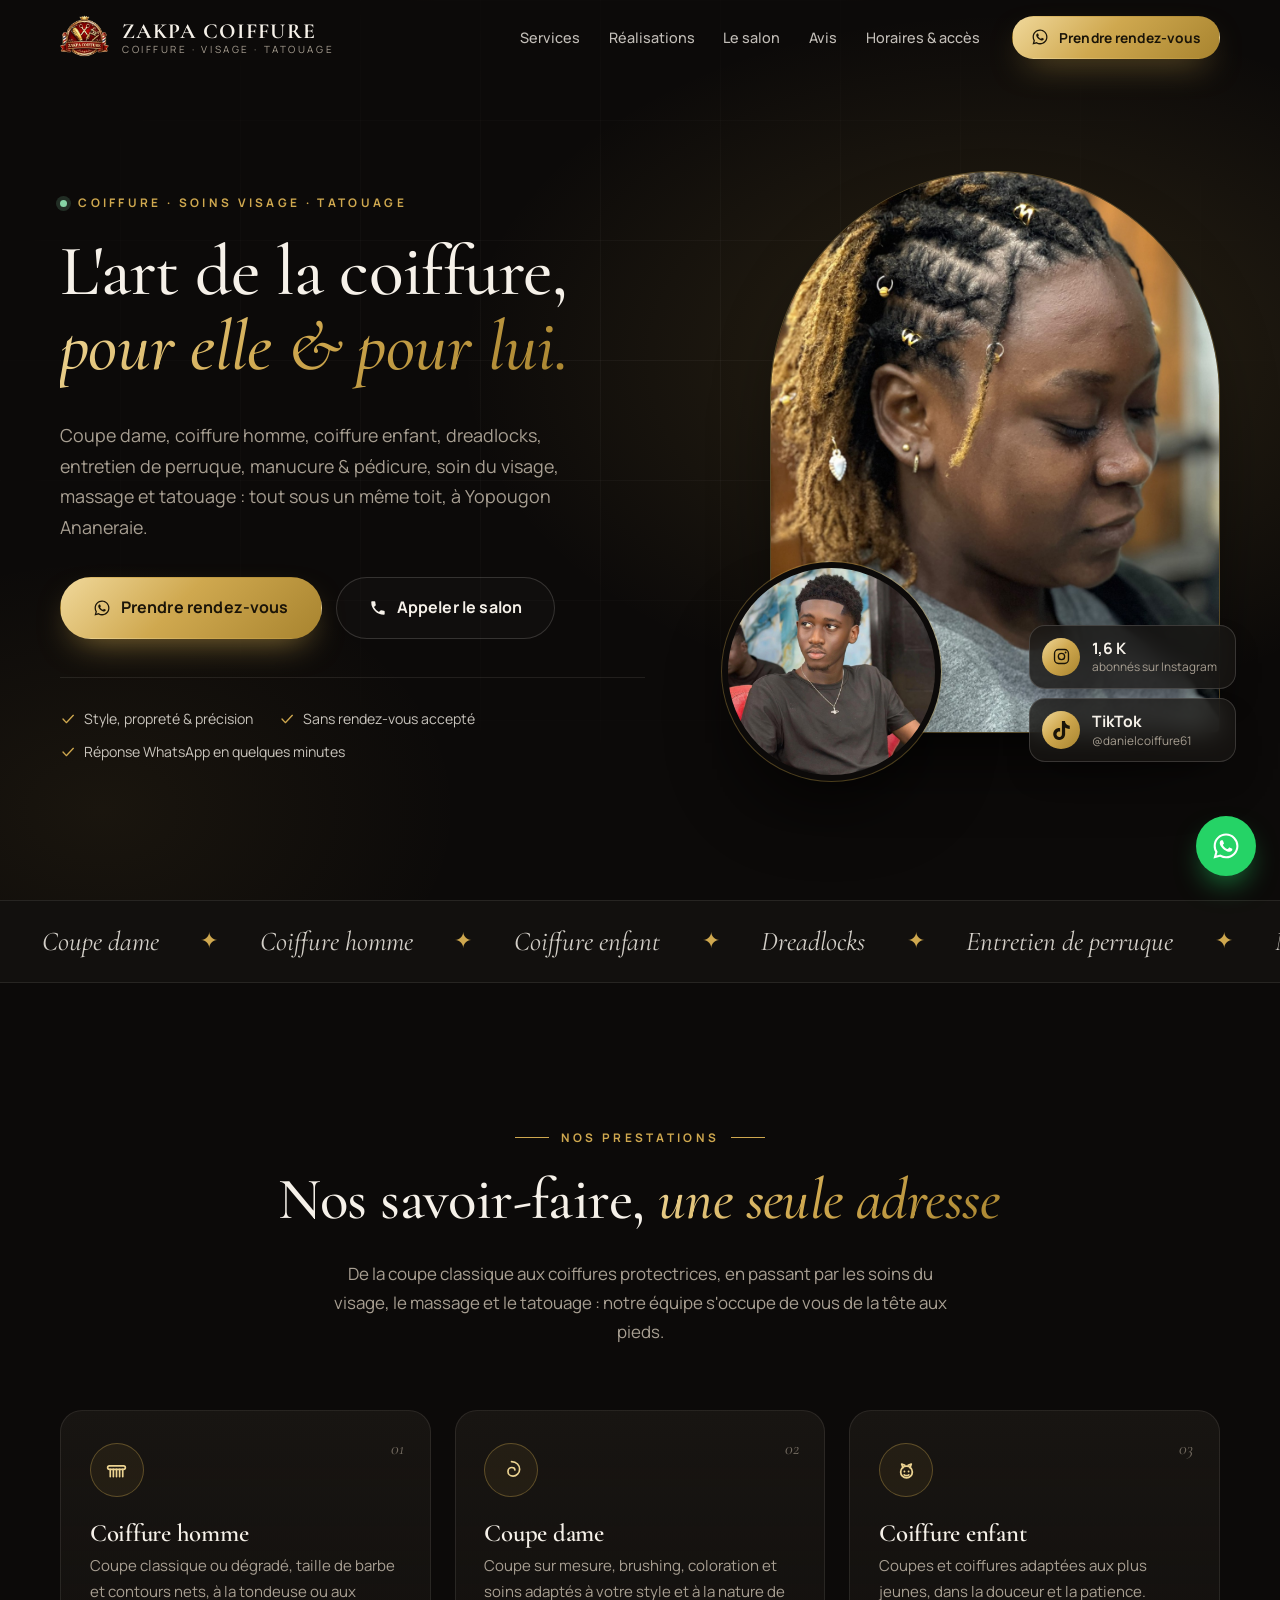
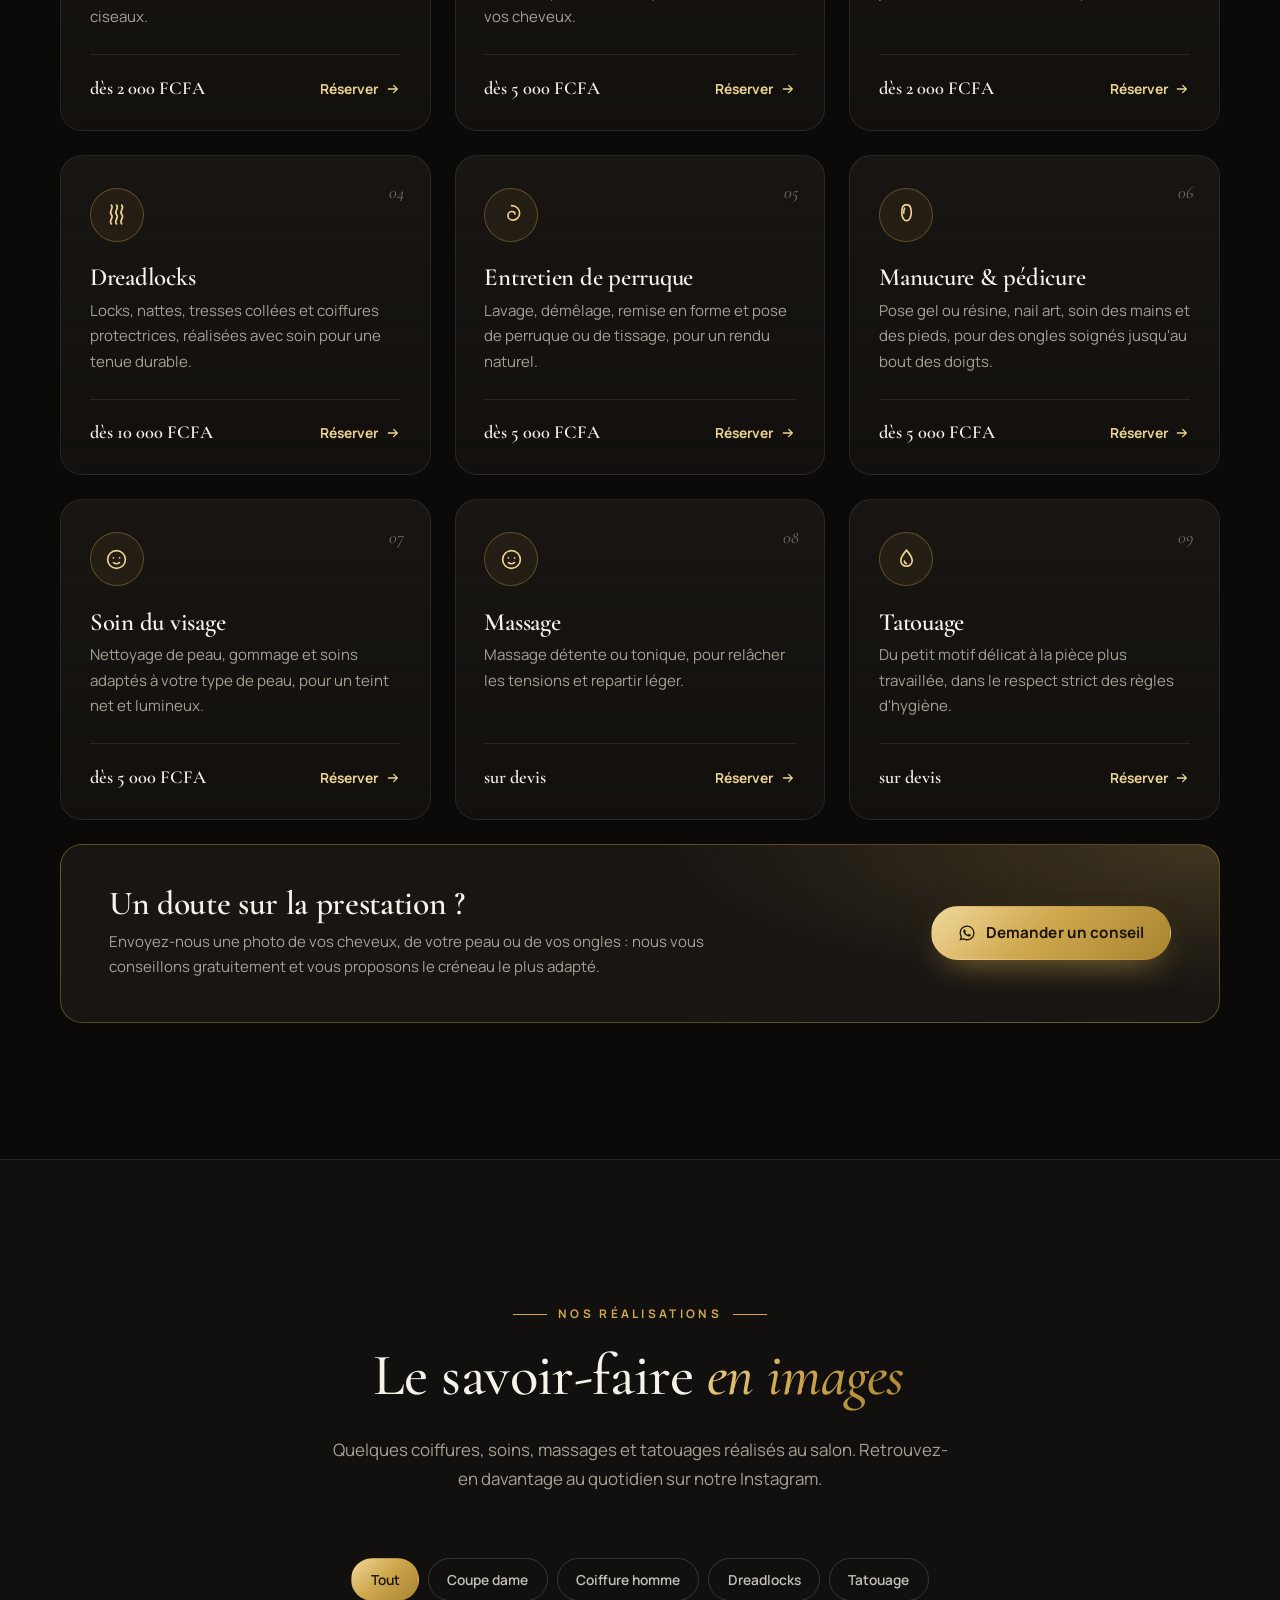
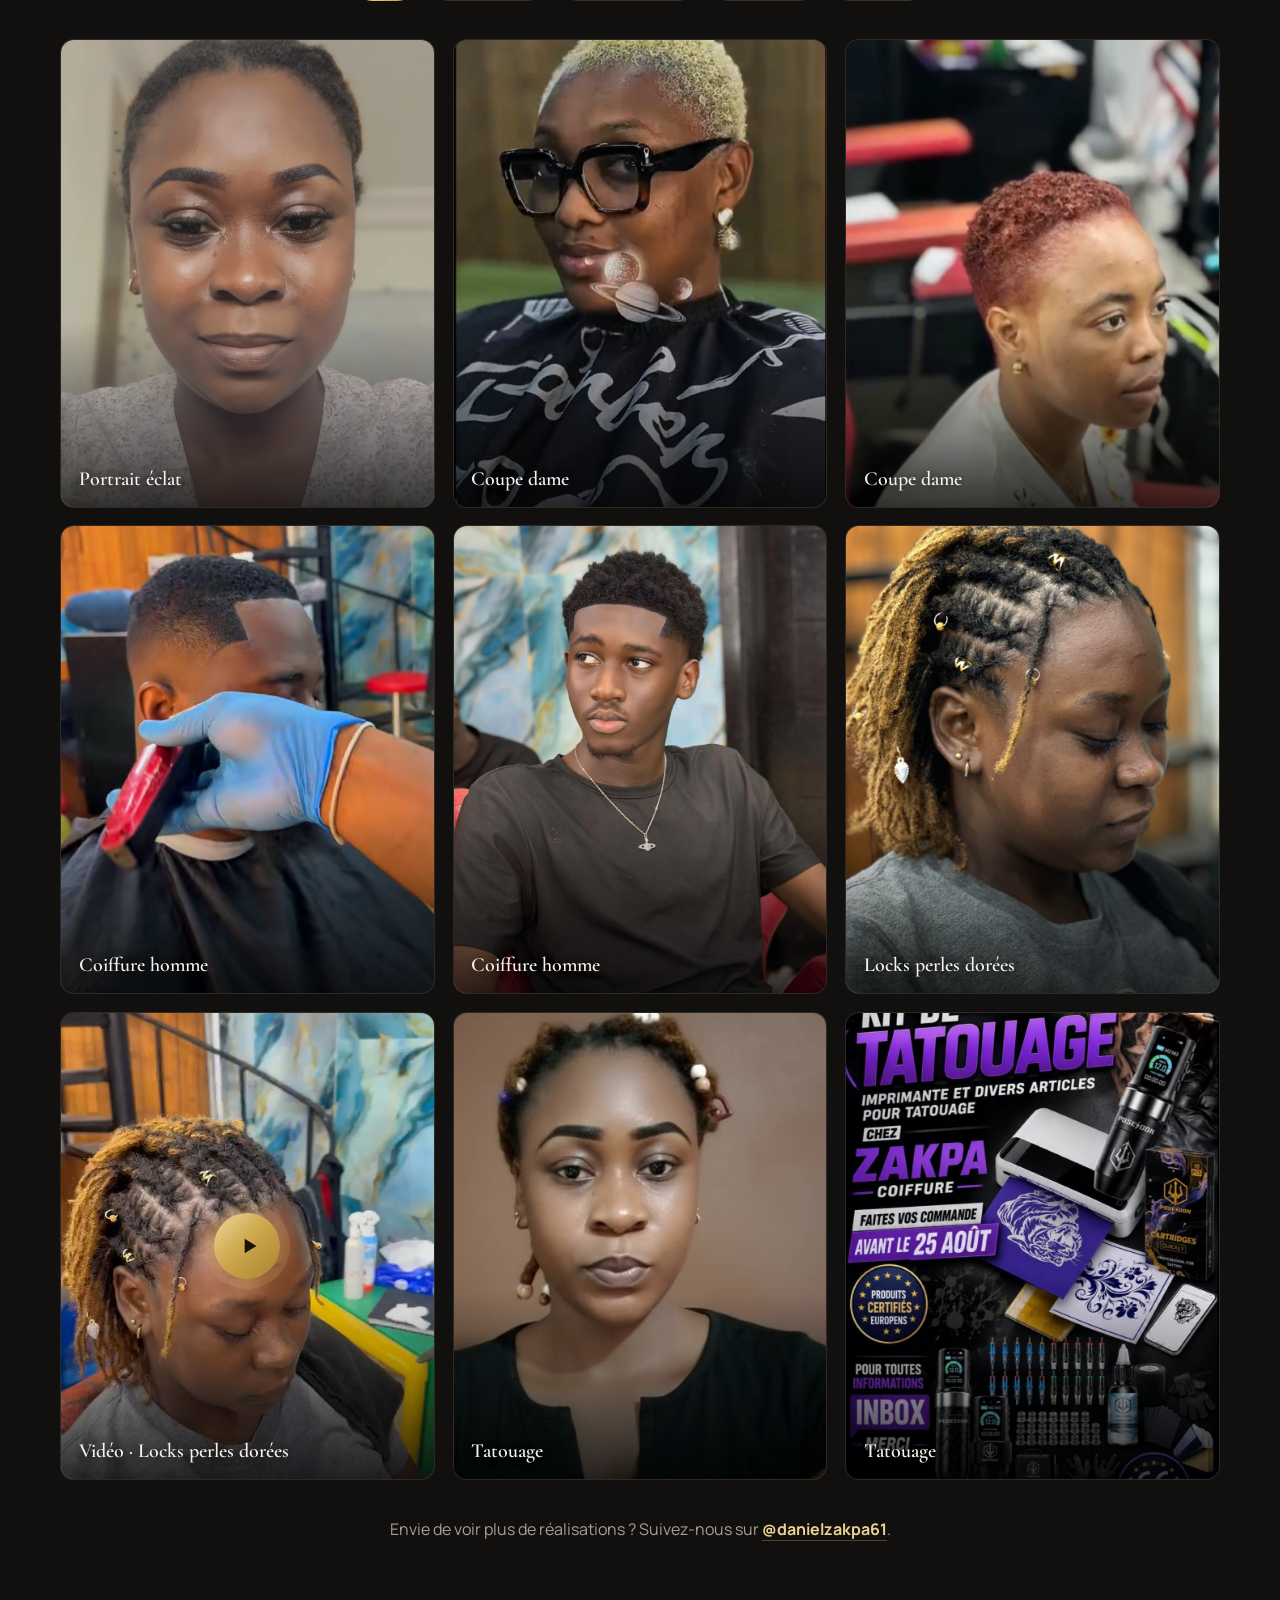
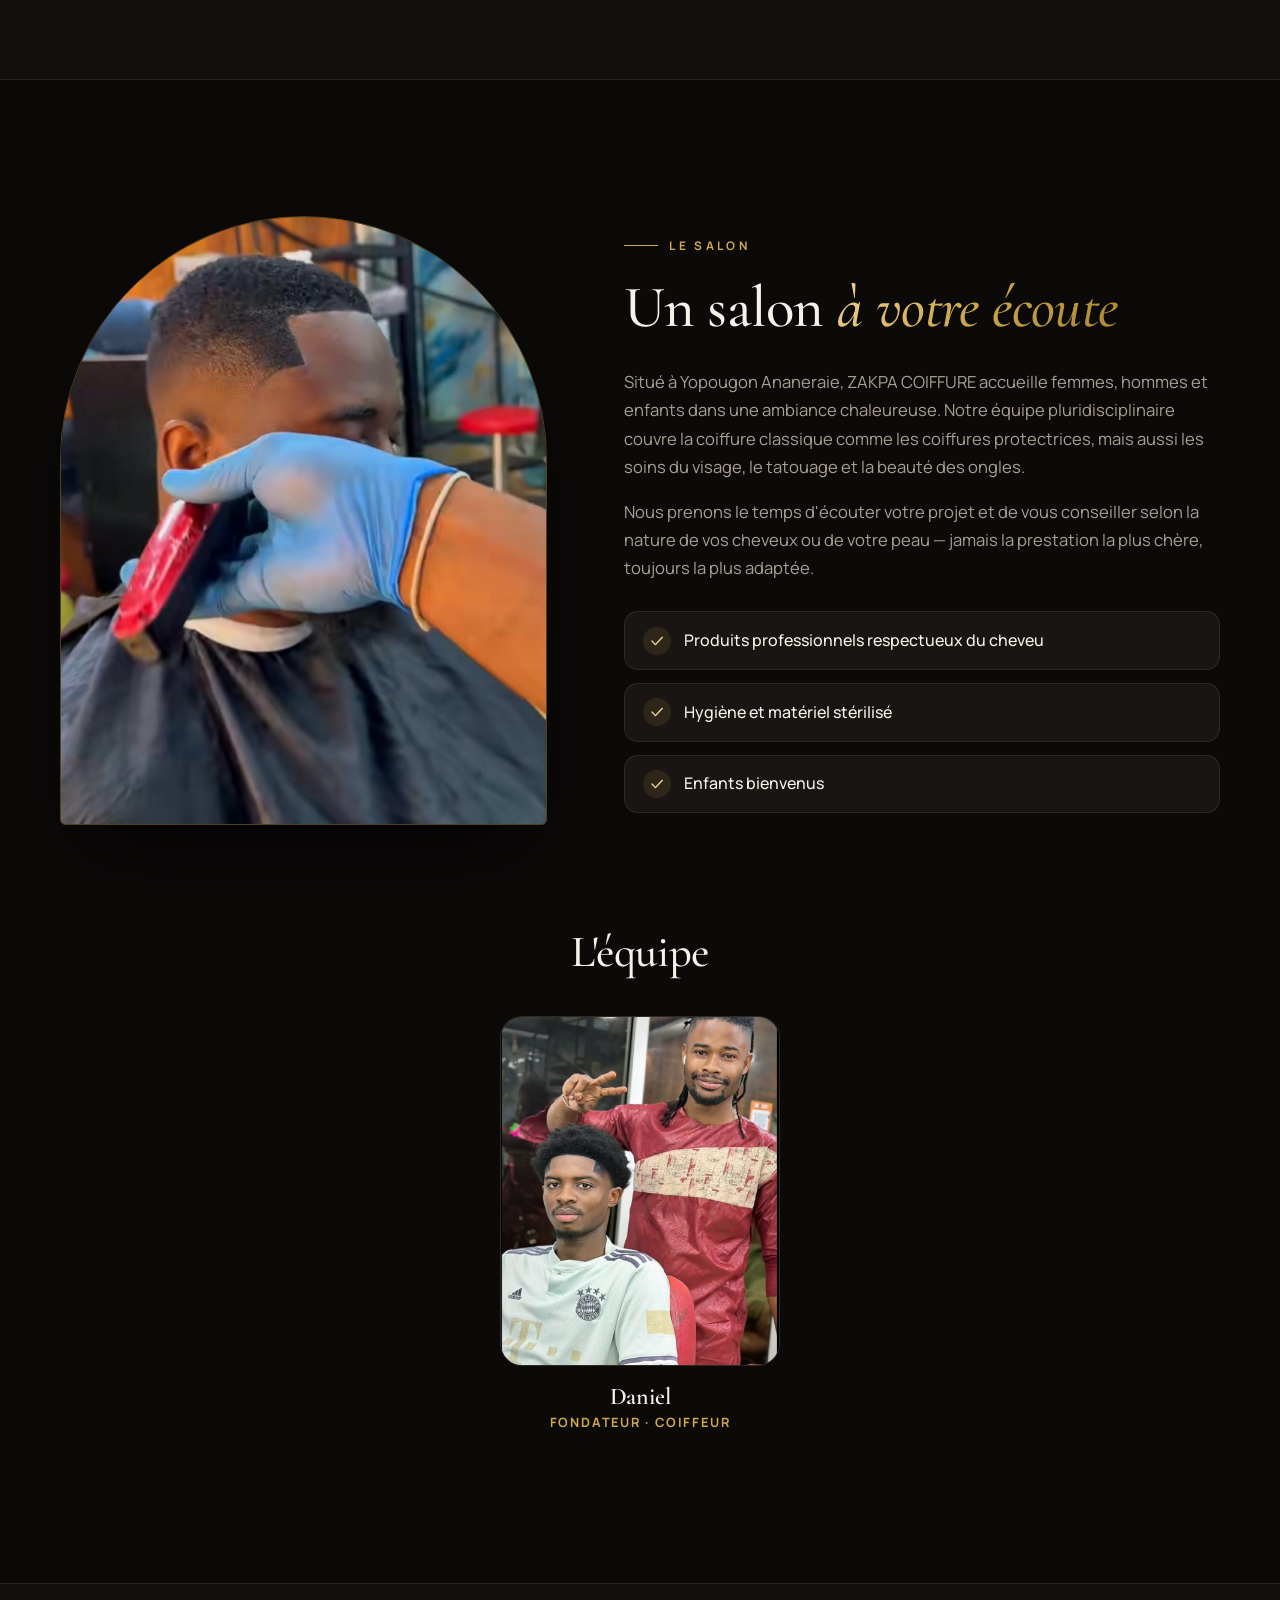
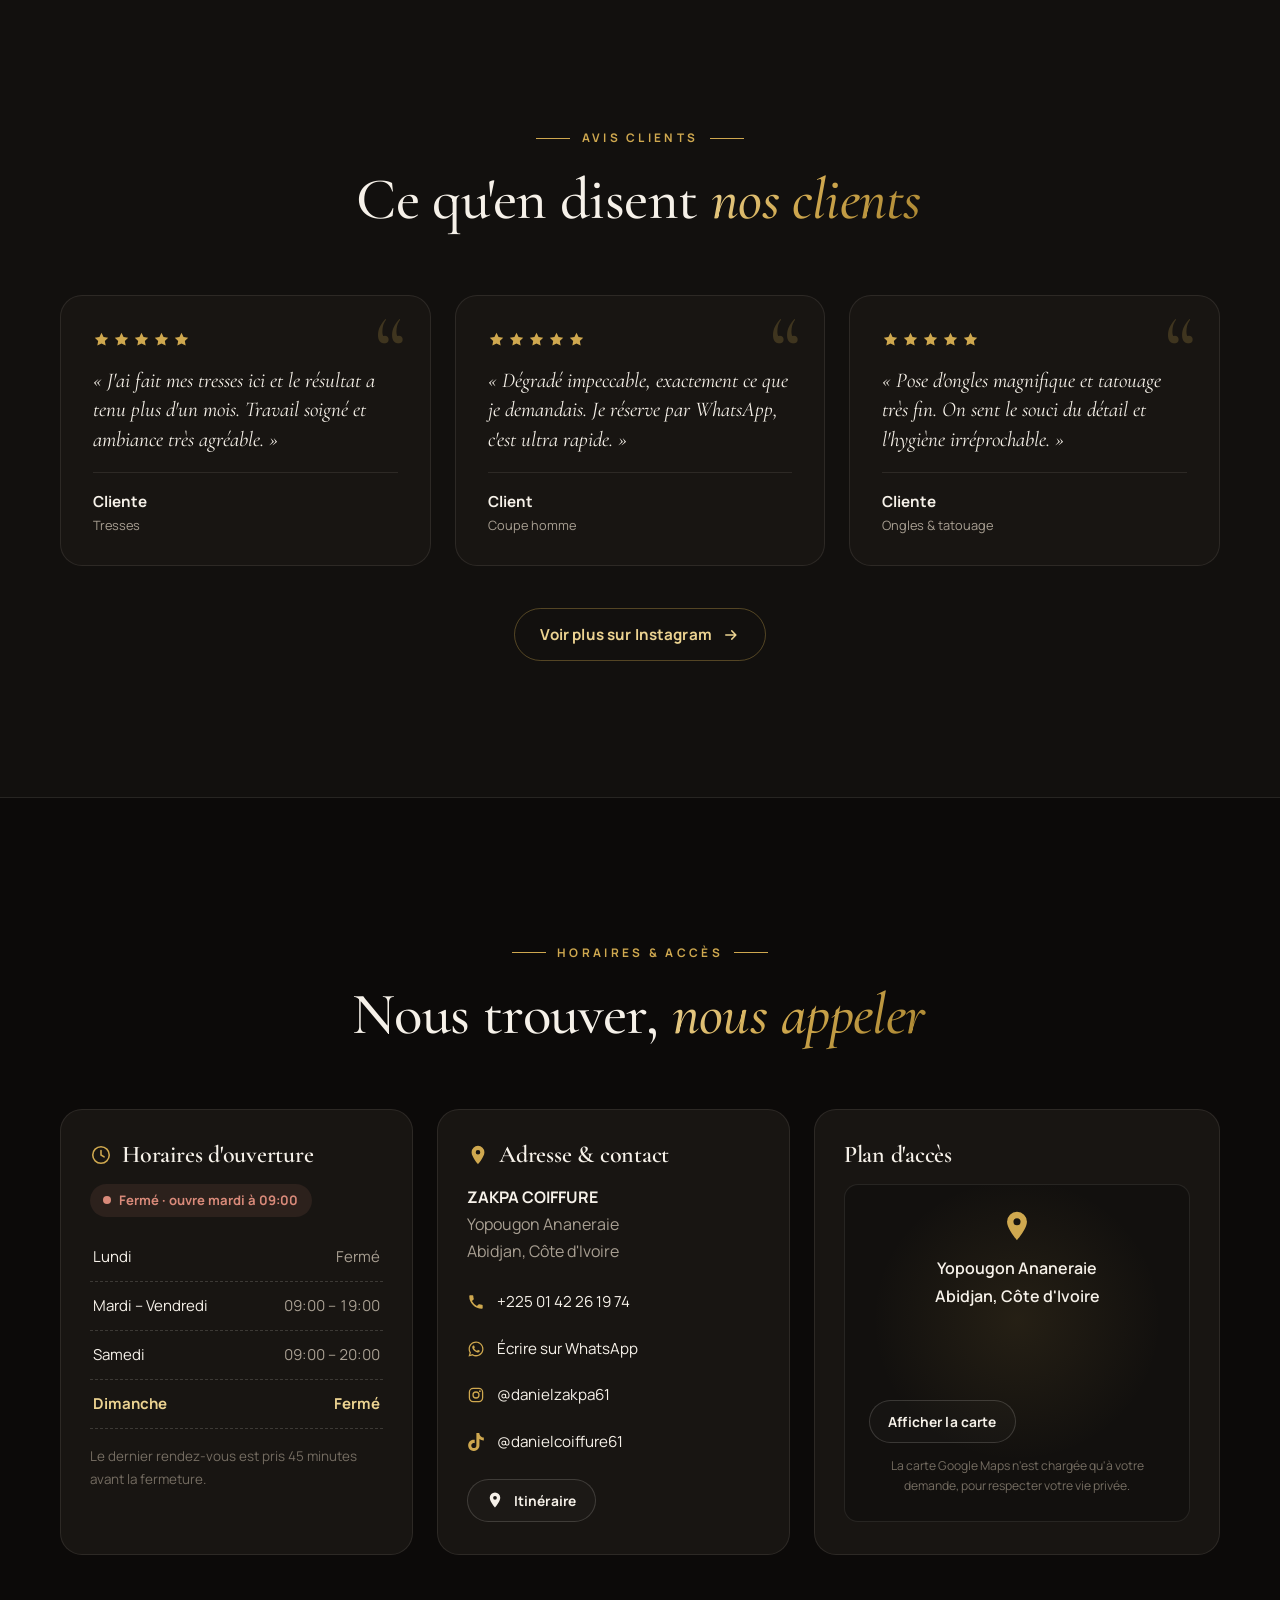
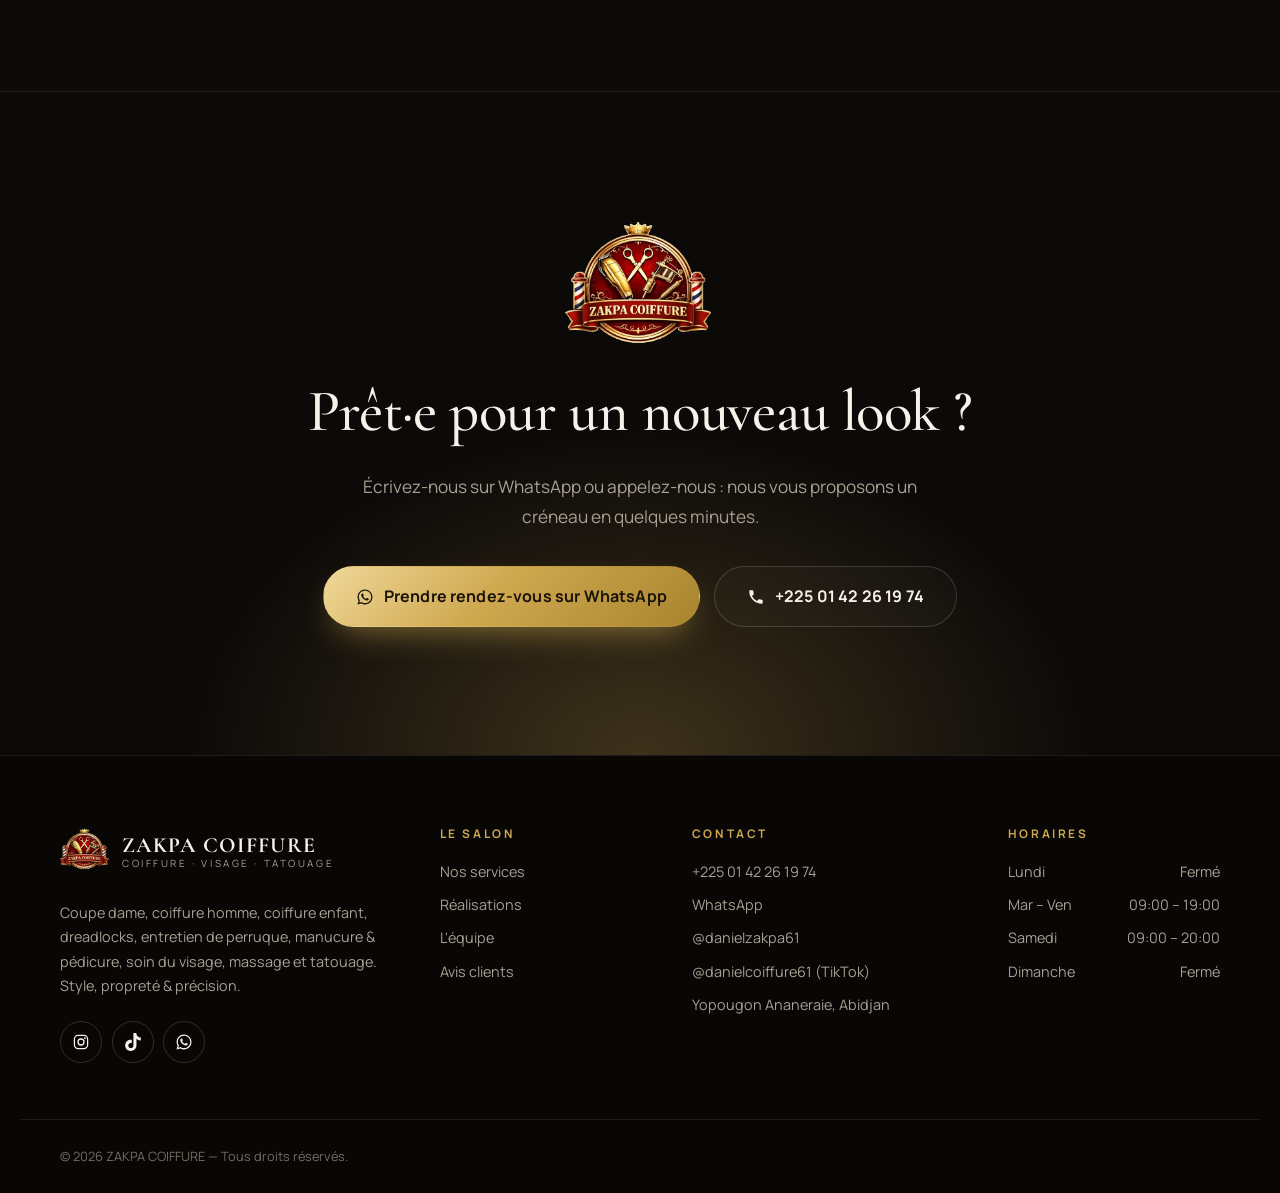
==== commit 27bd9e72: "Retrait de la page mentions légales Co-Authored-By: Claude Opus 5.5 <noreply@anthropic.com>" ====
--- a/index.html
+++ b/index.html
@@ -814,9 +814,6 @@
 
   <div class="container footer__bottom">
     <p>© <span id="year">2026</span> ZAKPA COIFFURE — Tous droits réservés.</p>
-    <p class="footer__legal">
-      <a href="mentions-legales.html">Mentions légales</a> · <a href="mentions-legales.html#confidentialite">Politique de confidentialité</a>
-    </p>
   </div>
 </footer>
 
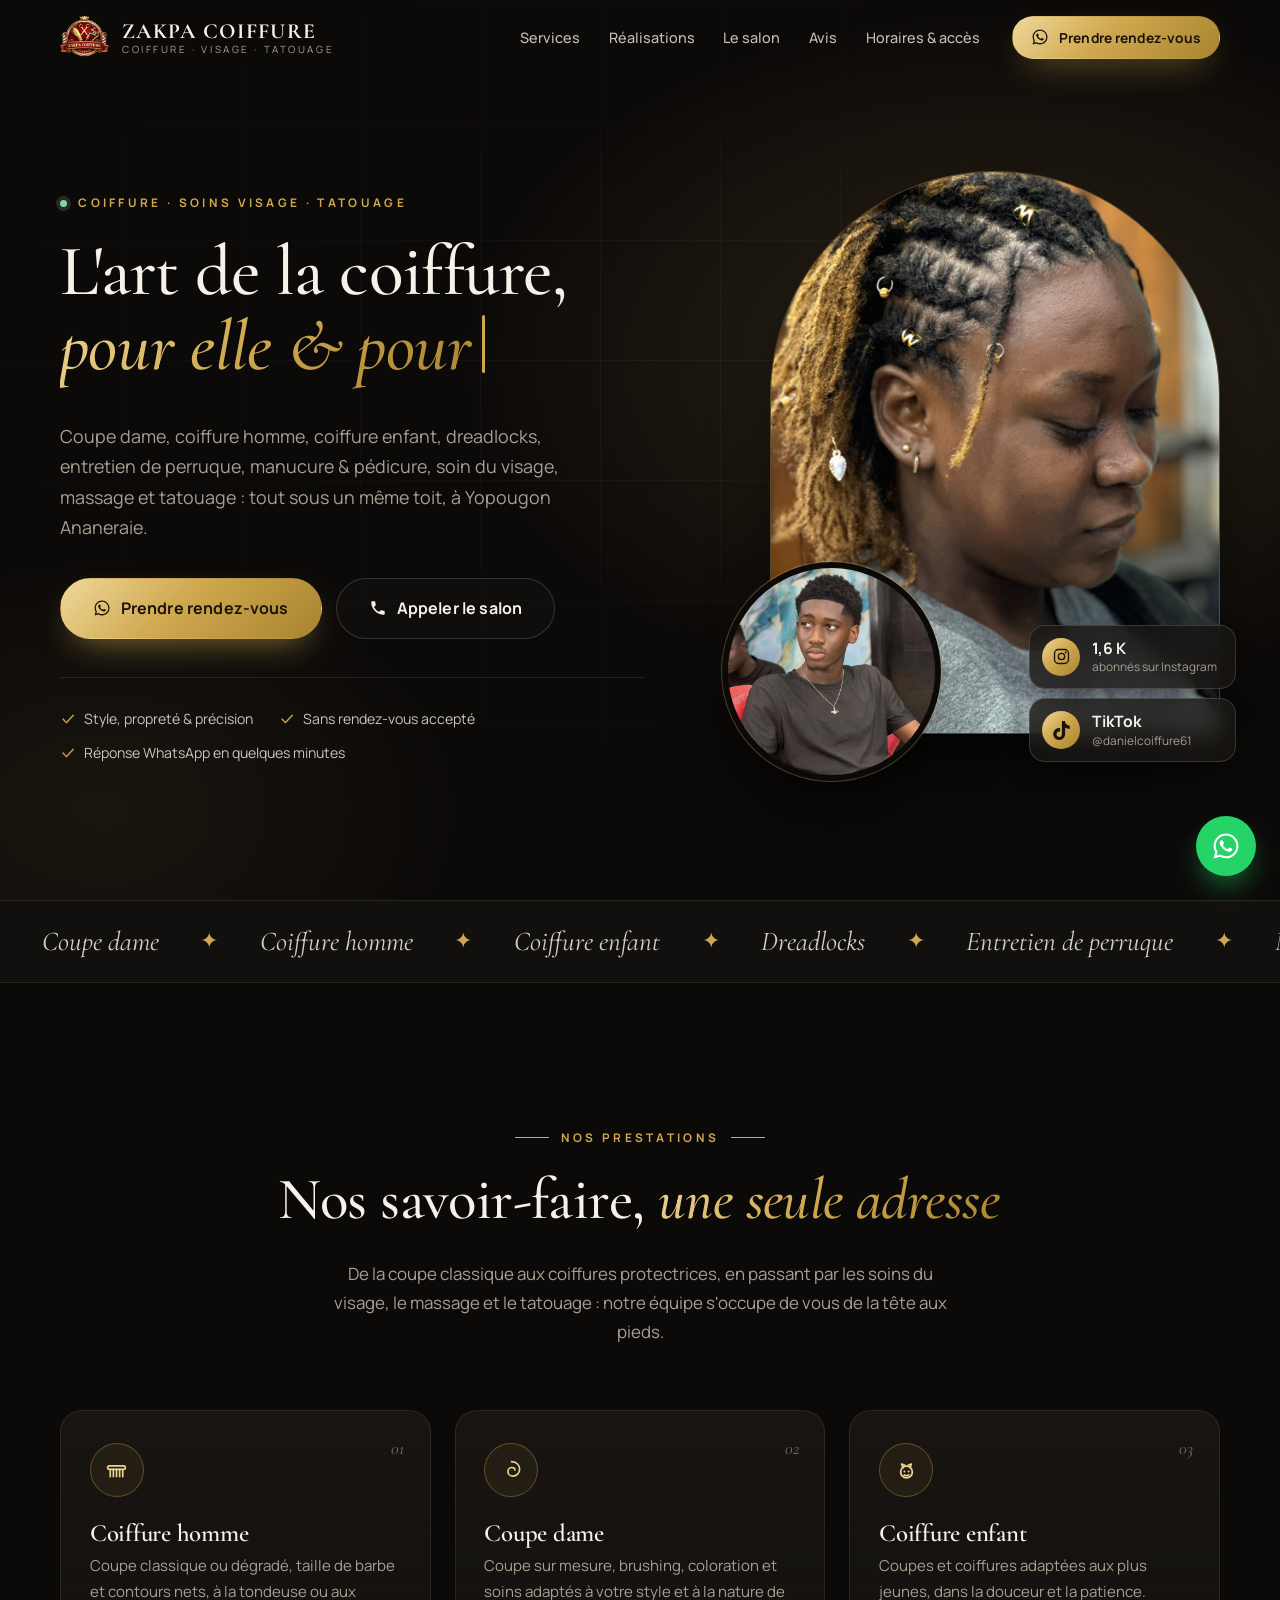
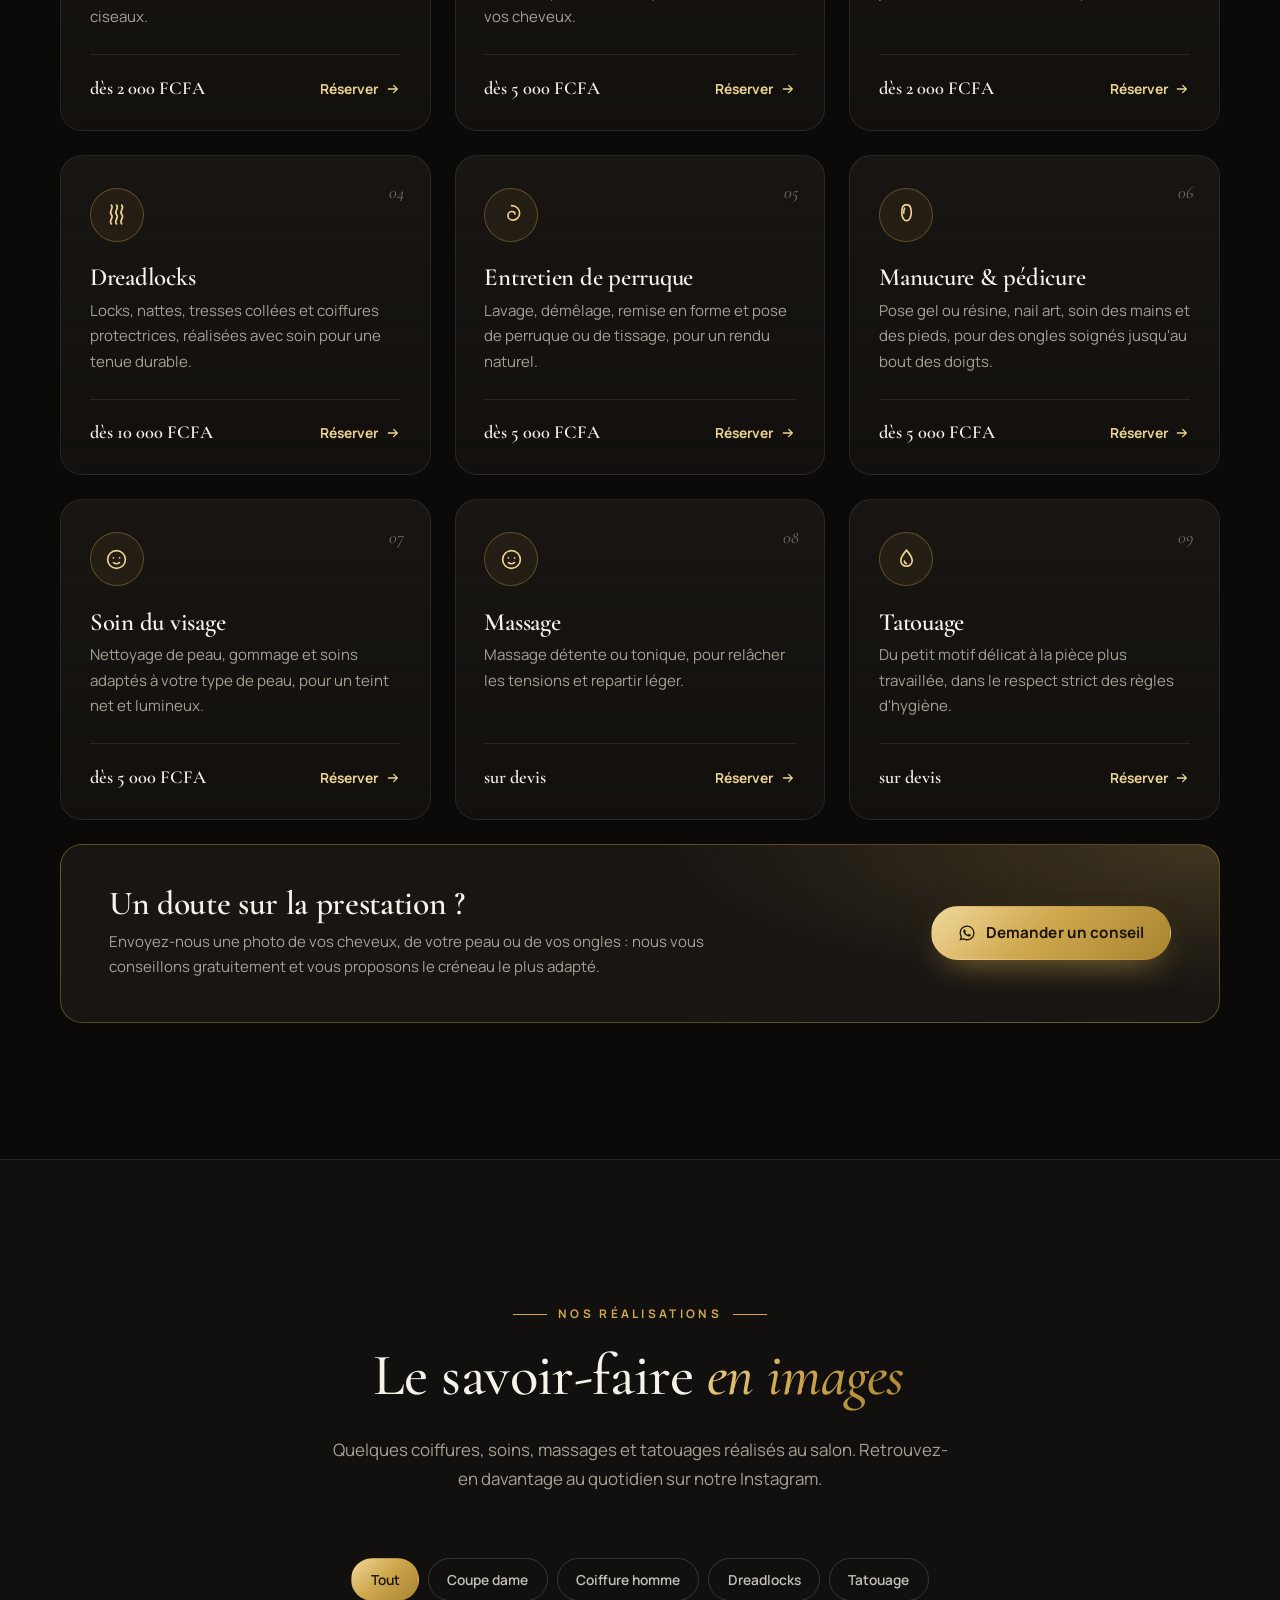
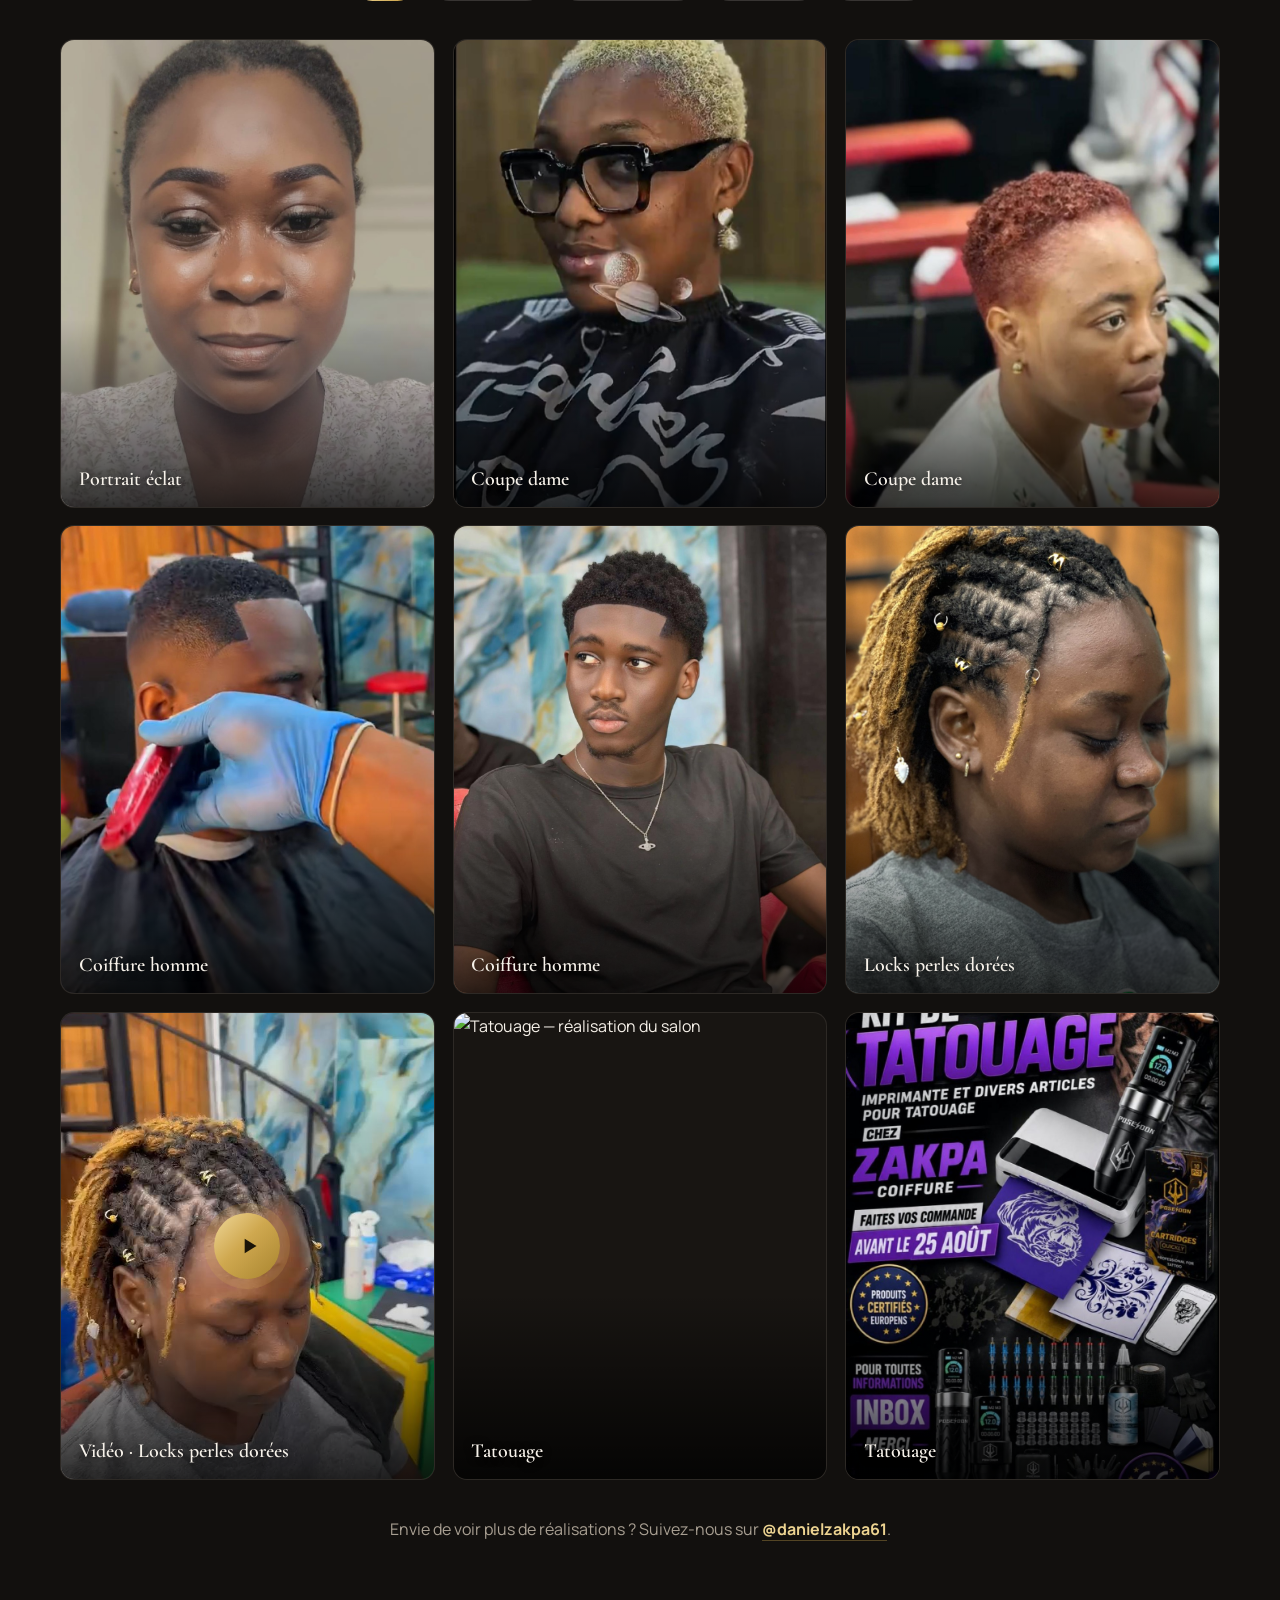
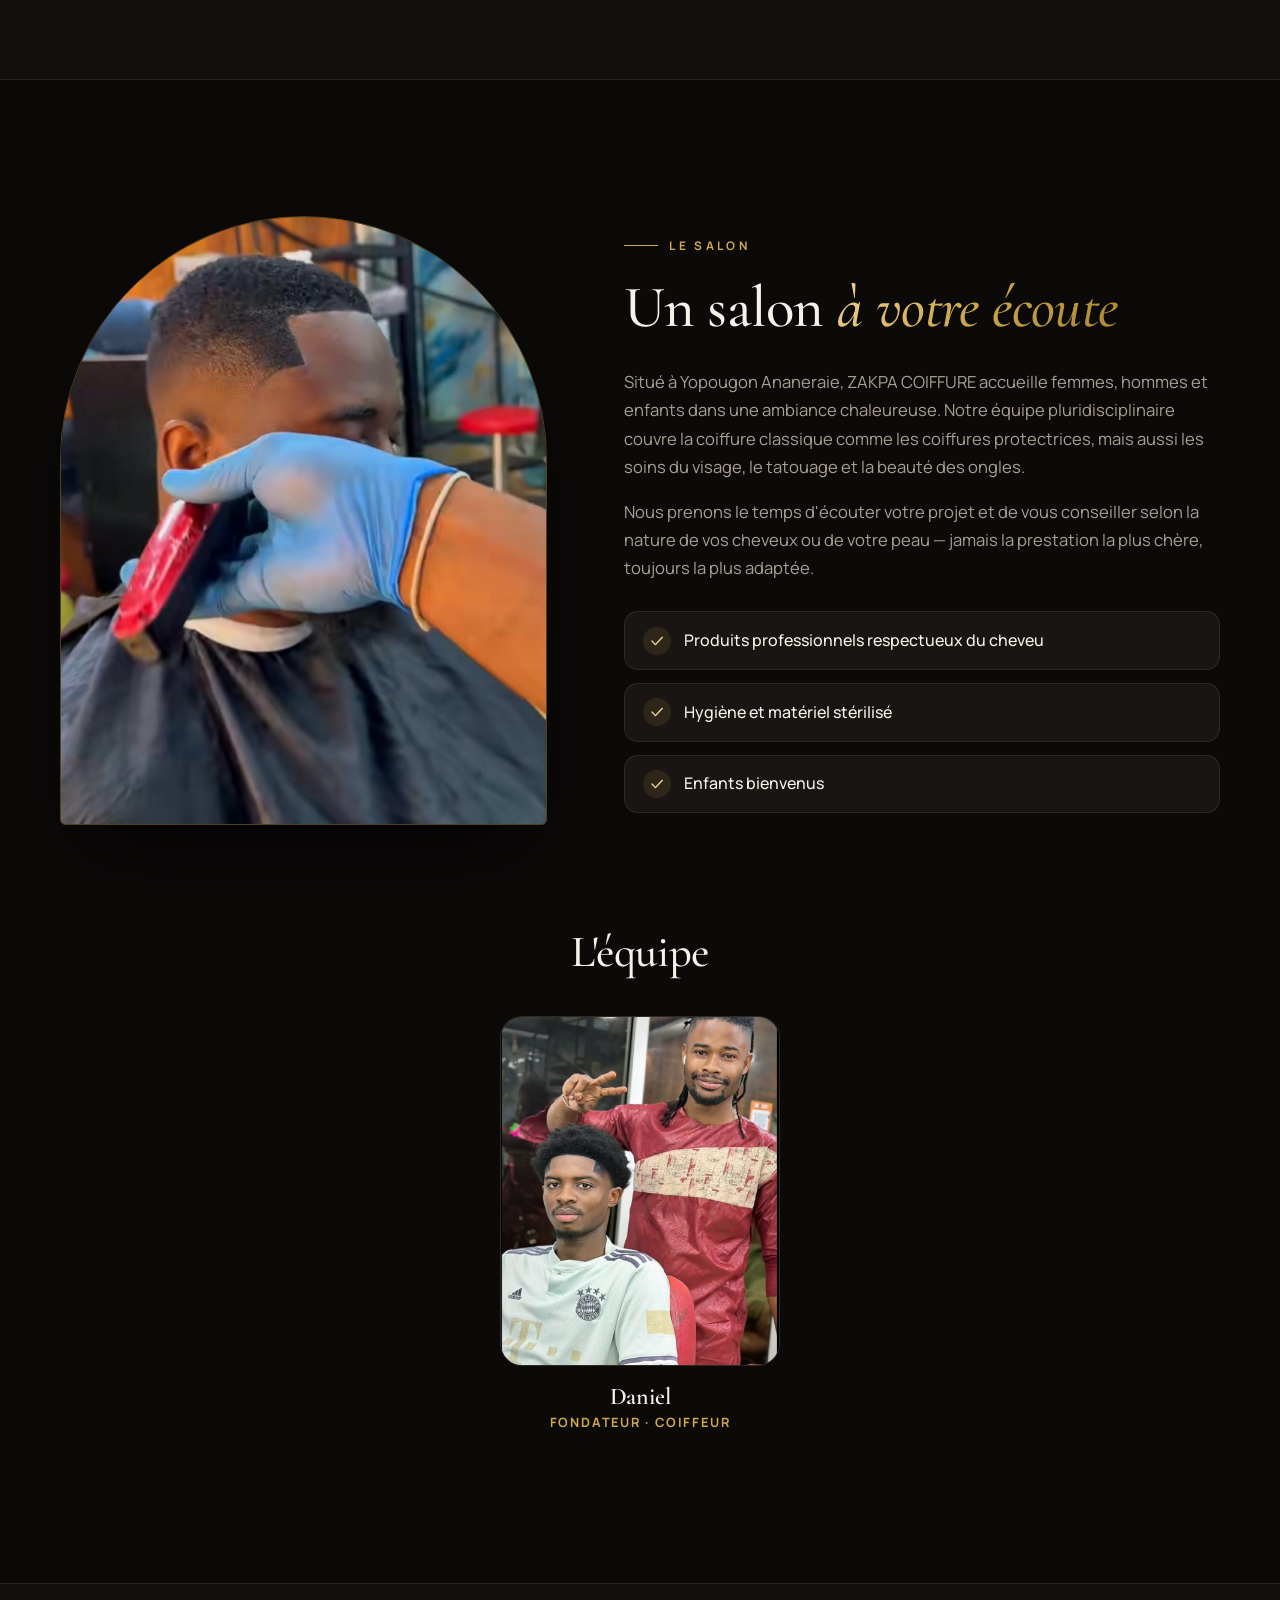
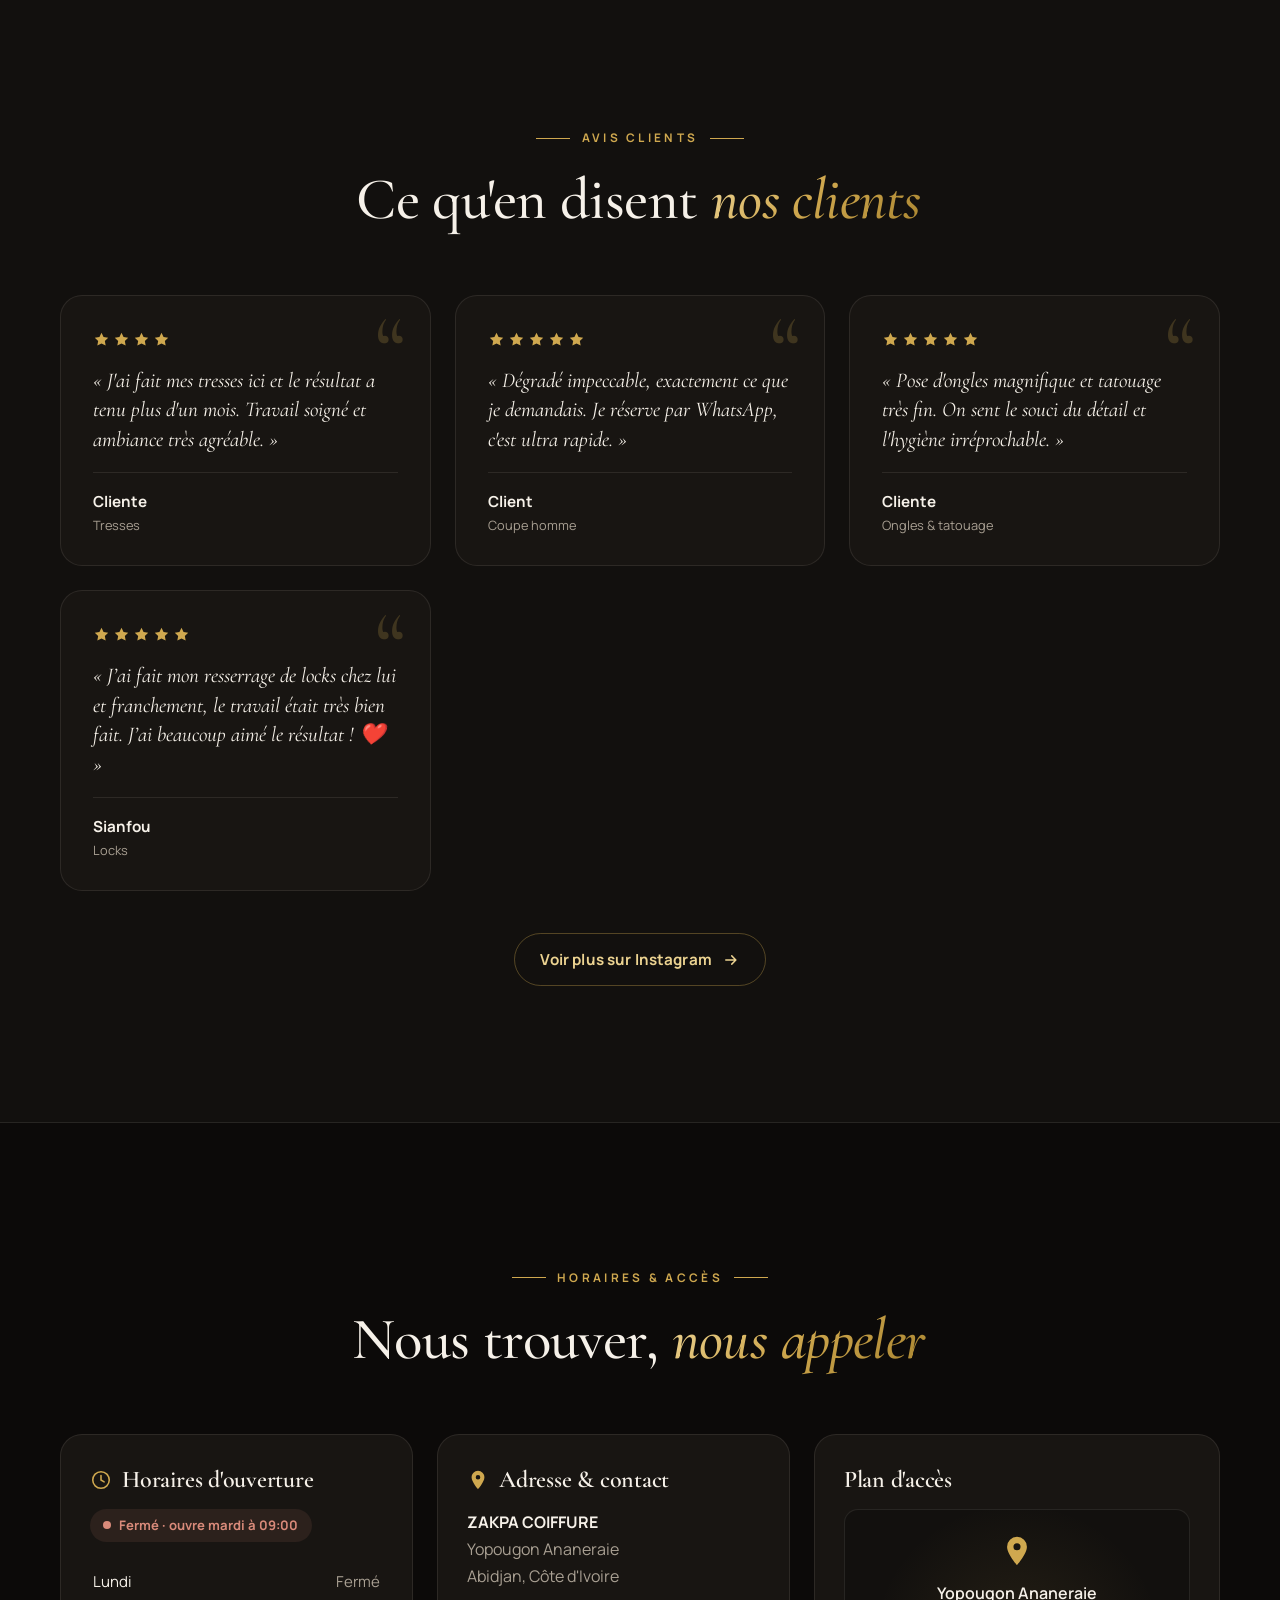
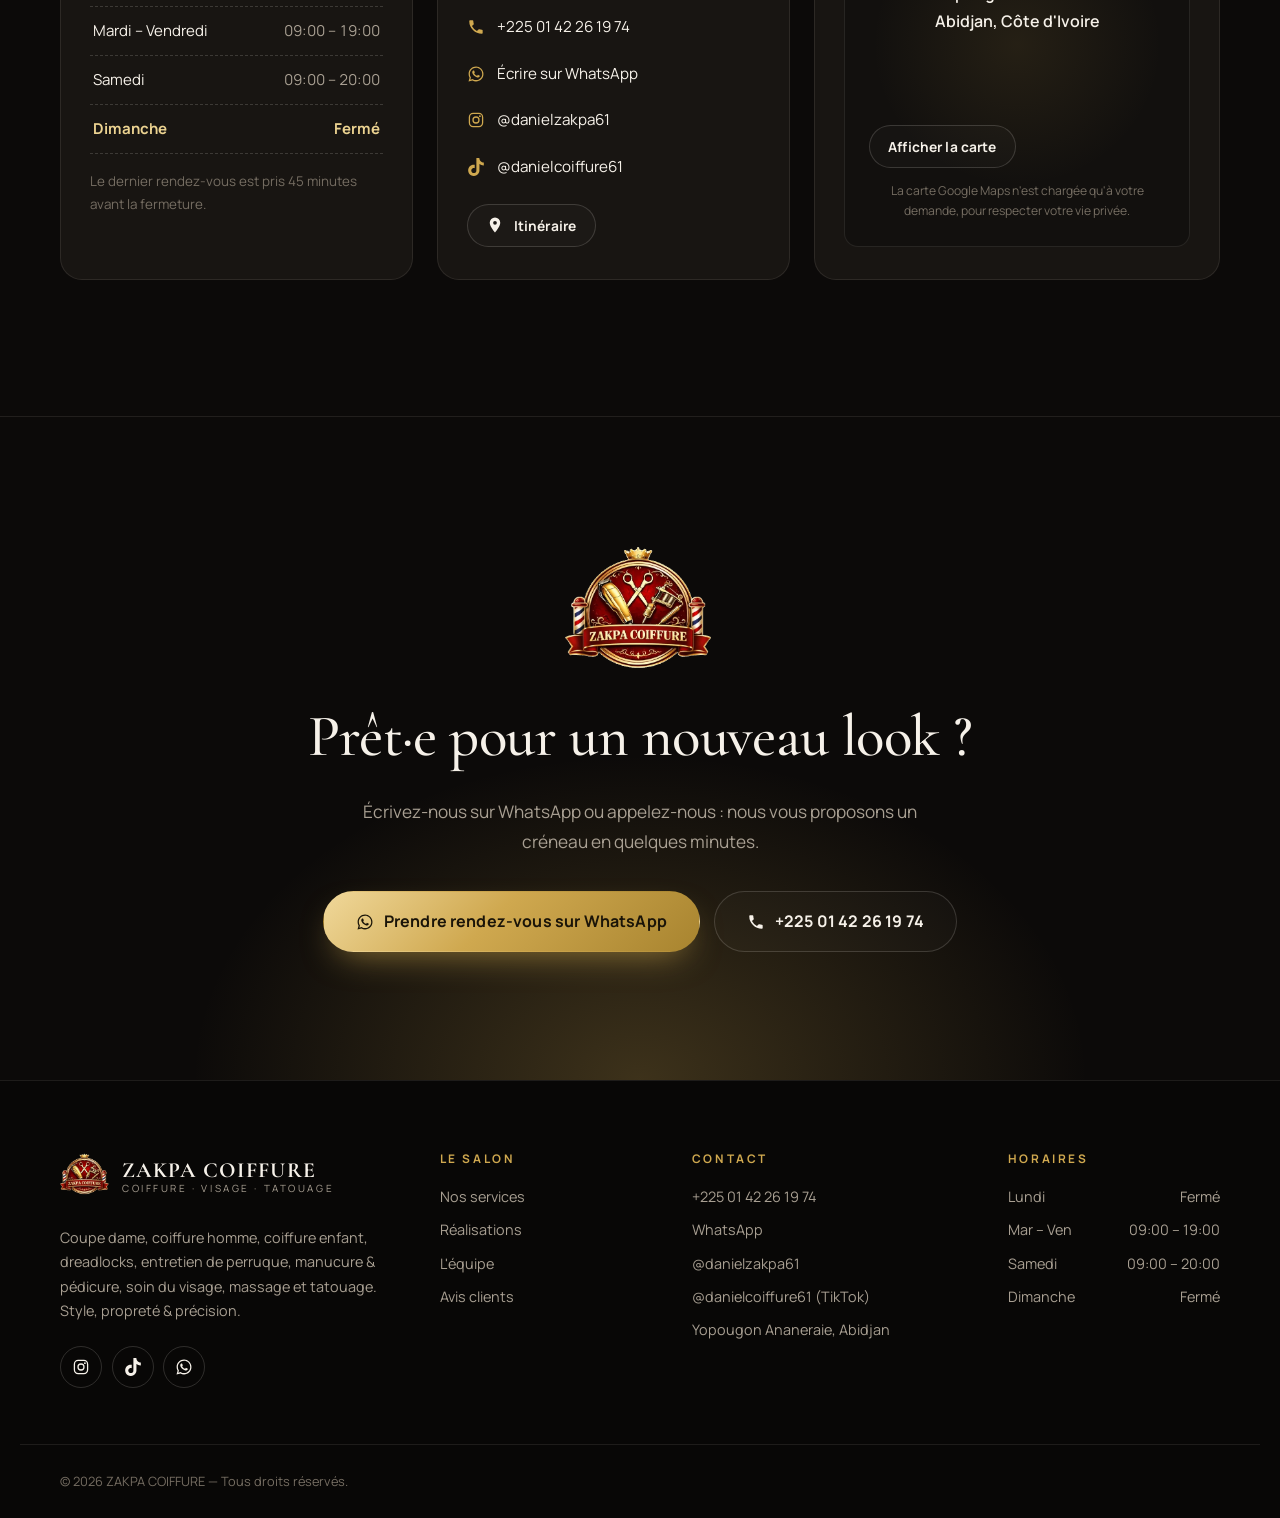
==== commit 95a2d2b2: "Back office en ligne : avis clients avis clients" ====
--- a/index.html
+++ b/index.html
@@ -619,8 +619,8 @@
     <div class="grid grid--reviews">
 
       <figure class="review reveal">
-        <span class="review__stars" aria-label="Note : 5 étoiles sur 5">
-          <svg aria-hidden="true"><use href="#i-star"/></svg><svg aria-hidden="true"><use href="#i-star"/></svg><svg aria-hidden="true"><use href="#i-star"/></svg><svg aria-hidden="true"><use href="#i-star"/></svg><svg aria-hidden="true"><use href="#i-star"/></svg>
+        <span class="review__stars" aria-label="Note : 4 étoiles sur 5">
+          <svg aria-hidden="true"><use href="#i-star"/></svg><svg aria-hidden="true"><use href="#i-star"/></svg><svg aria-hidden="true"><use href="#i-star"/></svg><svg aria-hidden="true"><use href="#i-star"/></svg>
         </span>
         <blockquote>« J'ai fait mes tresses ici et le résultat a tenu plus d'un mois. Travail soigné et ambiance très agréable. »</blockquote>
         <figcaption><strong>Cliente</strong><span>Tresses</span></figcaption>
@@ -642,6 +642,13 @@
         <figcaption><strong>Cliente</strong><span>Ongles &amp; tatouage</span></figcaption>
       </figure>
 
+      <figure class="review reveal">
+        <span class="review__stars" aria-label="Note : 5 étoiles sur 5">
+          <svg aria-hidden="true"><use href="#i-star"/></svg><svg aria-hidden="true"><use href="#i-star"/></svg><svg aria-hidden="true"><use href="#i-star"/></svg><svg aria-hidden="true"><use href="#i-star"/></svg><svg aria-hidden="true"><use href="#i-star"/></svg>
+        </span>
+        <blockquote>« J’ai fait mon resserrage de locks chez lui et franchement, le travail était très bien fait. J’ai beaucoup aimé le résultat ! ❤️ »</blockquote>
+        <figcaption><strong>Sianfou</strong><span>Locks</span></figcaption>
+      </figure>
 
     </div>
 
--- a/assets/css/styles.css
+++ b/assets/css/styles.css
@@ -161,11 +161,17 @@
   transition: background .3s, border-color .3s, backdrop-filter .3s;
   border-bottom: 1px solid transparent;
 }
-.site-header.is-scrolled {
+/* Le flou est posé sur une couche à part : posé sur l'en-tête lui-même,
+   il « enfermerait » le menu mobile (position: fixed) dans la barre du haut. */
+.site-header::before {
+  content: ''; position: absolute; inset: 0; z-index: -1; pointer-events: none;
+  background: transparent; transition: background .3s;
+}
+.site-header.is-scrolled { border-bottom-color: var(--line); }
+.site-header.is-scrolled::before {
   background: rgba(12, 10, 9, .82);
   backdrop-filter: blur(16px) saturate(140%);
   -webkit-backdrop-filter: blur(16px) saturate(140%);
-  border-bottom-color: var(--line);
 }
 .header__inner { height: 100%; display: flex; align-items: center; justify-content: space-between; gap: 1.5rem; }
 
@@ -552,6 +558,29 @@
 .lightbox__slot code { color: var(--gold-lt); word-break: break-all; }
 
 /* ─────────────────────────── 16. ANIMATIONS ─────────────────────────── */
+/* Titre machine à écrire : curseur doré clignotant */
+.type-caret {
+  display: inline-block; width: 3px; height: .82em; margin-left: .08em;
+  background: var(--gold); vertical-align: -.06em; border-radius: 2px;
+  animation: caret 1s steps(1) infinite;
+}
+@keyframes caret { 50% { opacity: 0; } }
+
+/* Accueil : les éléments arrivent en cascade au chargement */
+@keyframes monter { from { opacity: 0; transform: translateY(24px); } to { opacity: 1; transform: none; } }
+@keyframes zoomer { from { opacity: 0; transform: scale(.94); } to { opacity: 1; transform: none; } }
+@keyframes flotter { 50% { transform: translateY(-10px); } }
+.js .hero .eyebrow        { animation: monter .8s var(--ease) backwards .1s; }
+.js .hero__text .lede     { animation: monter .9s var(--ease) backwards 1.5s; }
+.js .hero__cta            { animation: monter .9s var(--ease) backwards 1.7s; }
+.js .hero__trust          { animation: monter .9s var(--ease) backwards 1.9s; }
+.js .hero__figure--main   { animation: zoomer 1.2s var(--ease) both .3s; }
+.js .hero__figure--sub    { animation: zoomer 1s var(--ease) both .9s, flotter 6s ease-in-out 2s infinite; }
+.js .hero__badge          { animation: monter .8s var(--ease) backwards 1.2s; }
+.js .hero__badge + .hero__badge { animation-delay: 1.4s; }
+.hero__figure--main img   { animation: respirer 14s ease-in-out infinite alternate; }
+@keyframes respirer { from { transform: scale(1); } to { transform: scale(1.07); } }
+
 .js .reveal { opacity: 0; transform: translateY(26px); transition: opacity .8s var(--ease), transform .8s var(--ease); }
 .js .reveal.is-visible { opacity: 1; transform: none; }
 
@@ -573,7 +602,9 @@
 
 @media (max-width: 900px) {
   :root { --header-h: 68px; }
-  .site-header { background: rgba(12, 10, 9, .85); backdrop-filter: blur(14px); -webkit-backdrop-filter: blur(14px); border-bottom-color: var(--line); }
+  .site-header { border-bottom-color: var(--line); }
+  .site-header::before { background: rgba(12, 10, 9, .85); backdrop-filter: blur(14px); -webkit-backdrop-filter: blur(14px); }
+  body.no-scroll .mobile-bar { display: none; }
   .nav-toggle { display: inline-flex; }
   .nav {
     position: fixed; inset: var(--header-h) 0 0; z-index: 99;
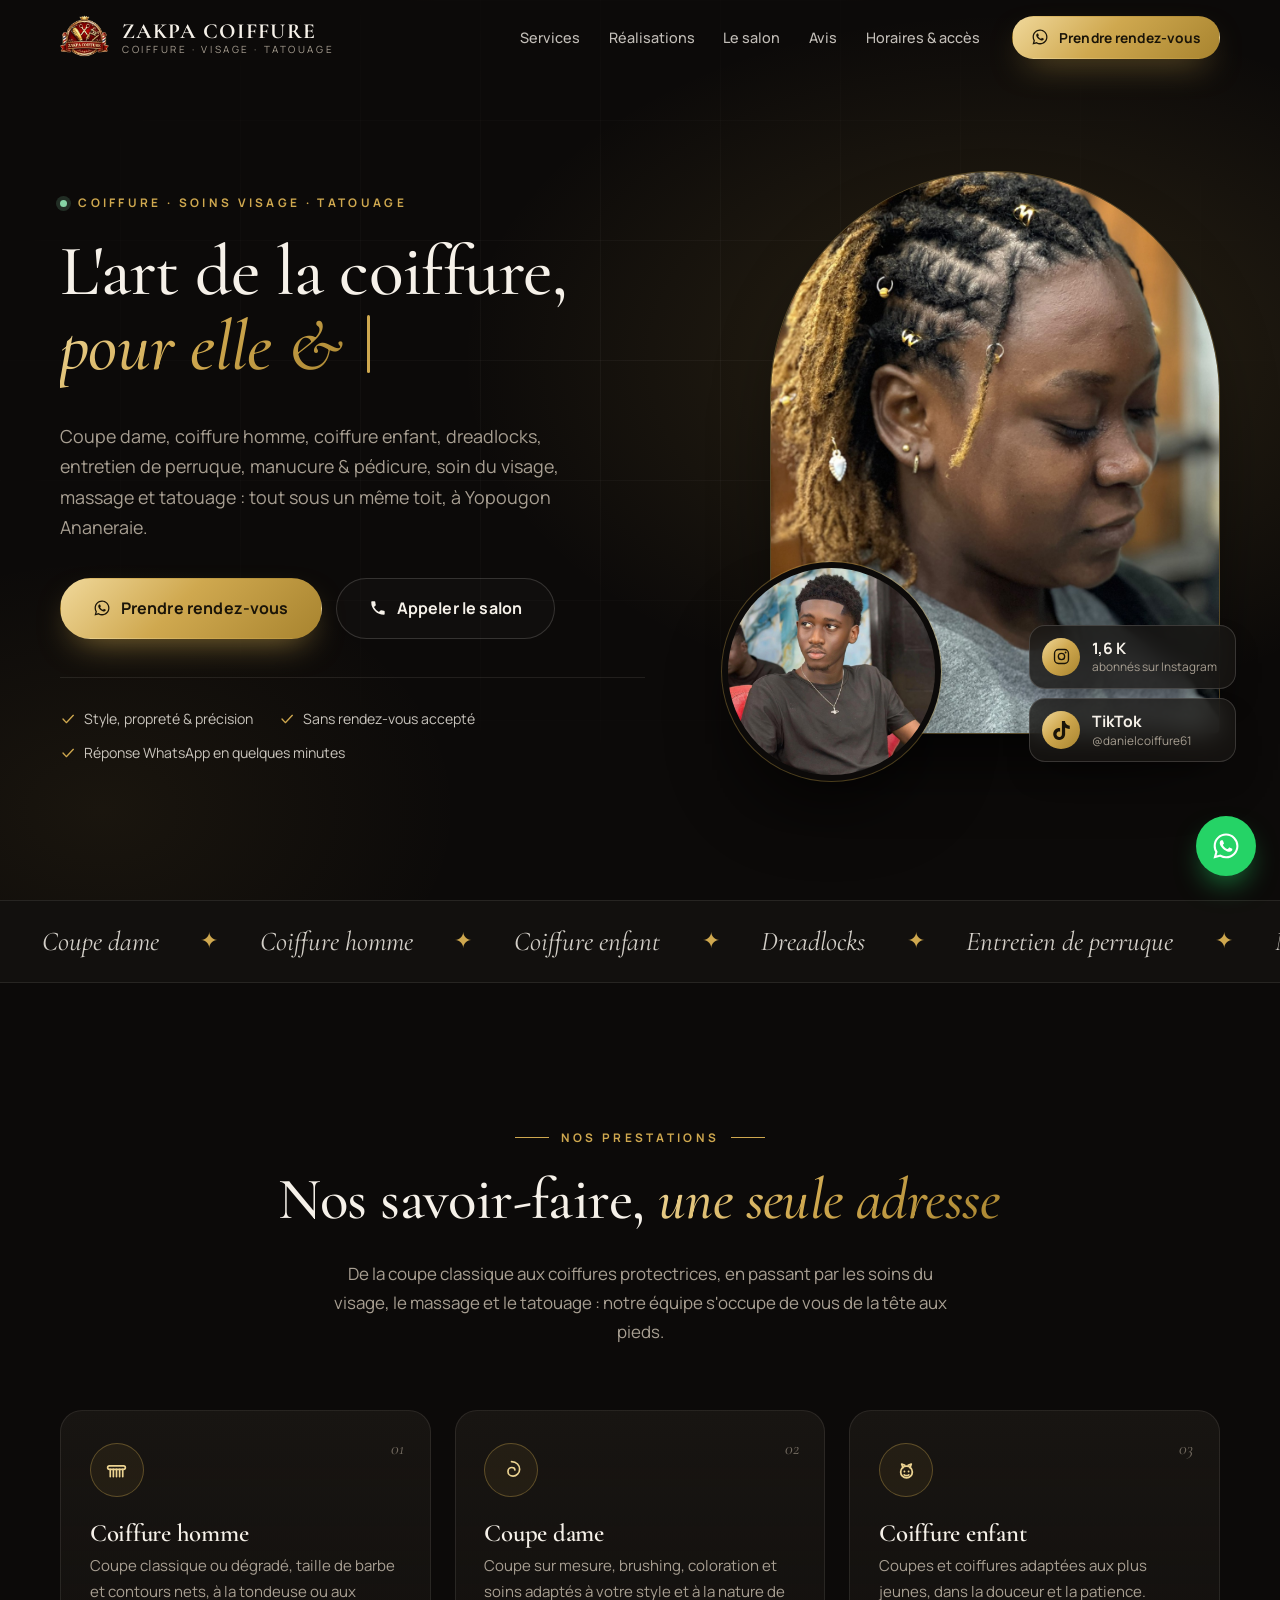
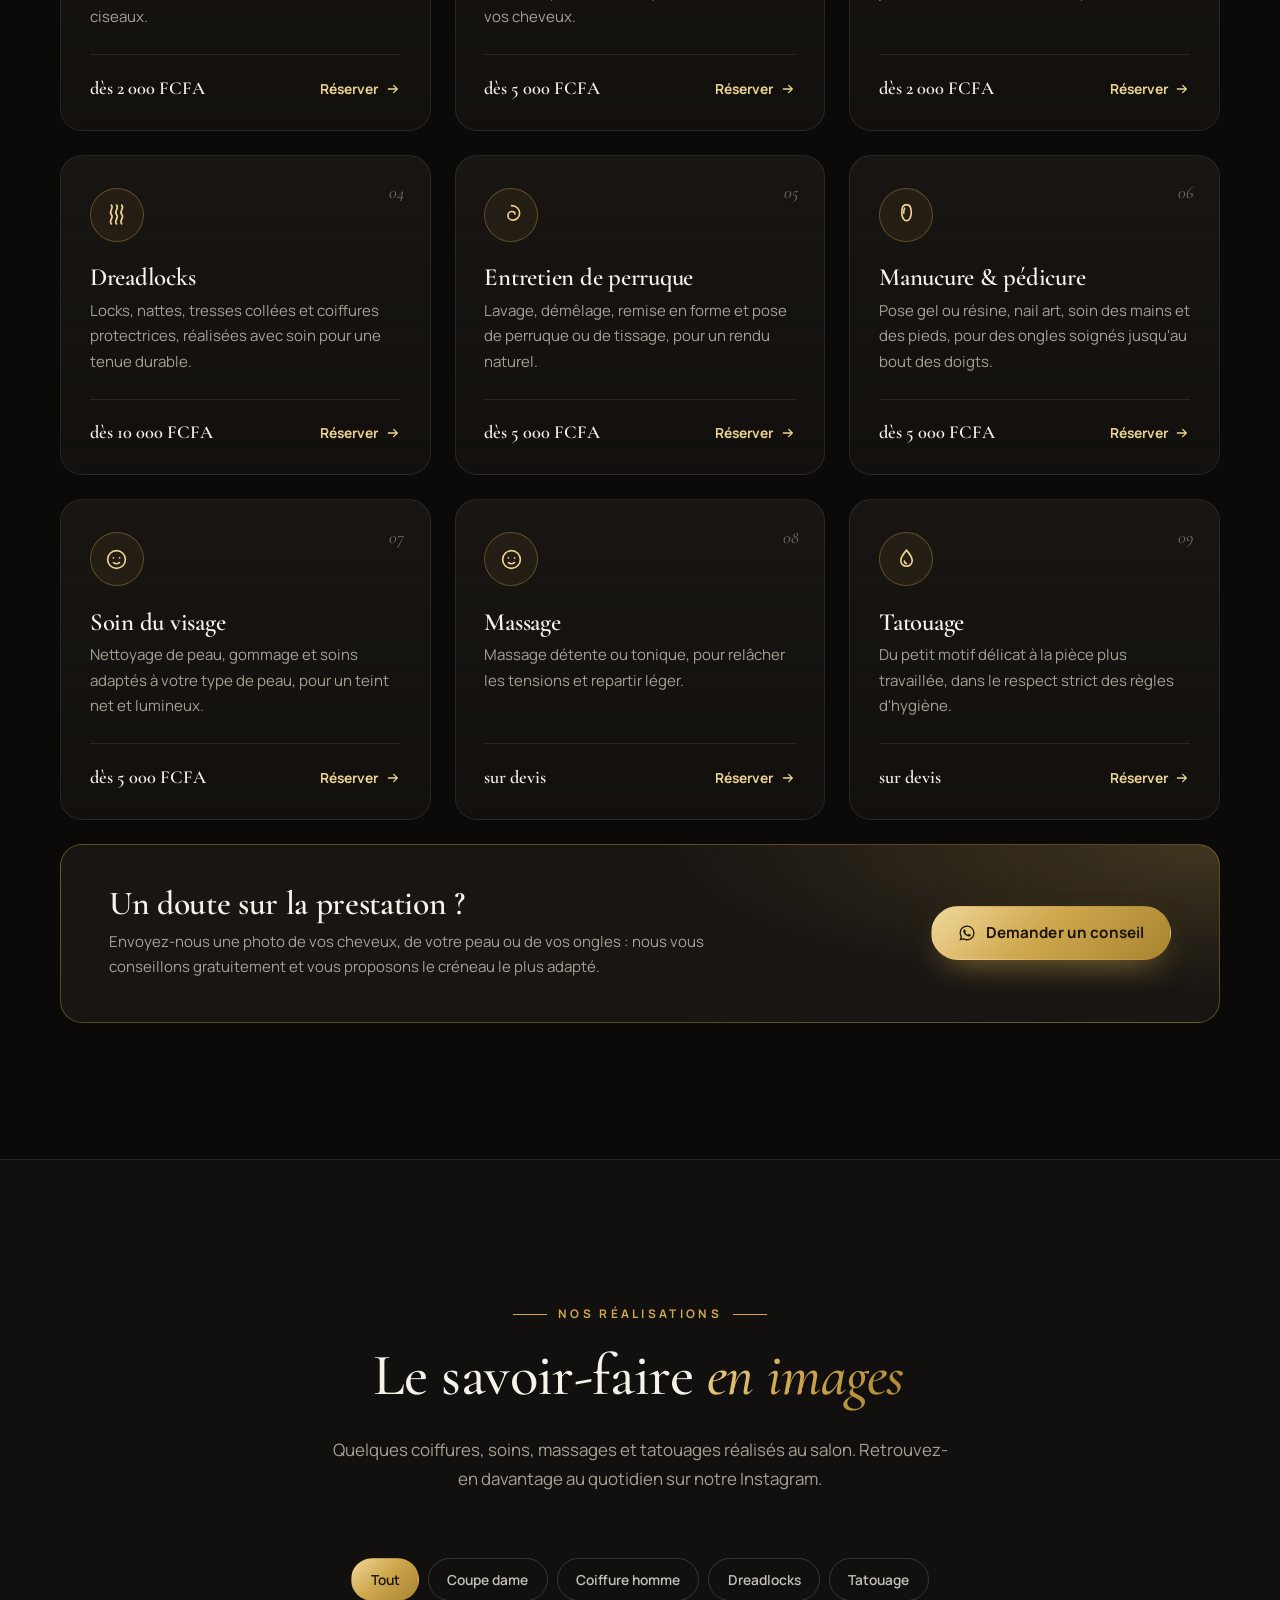
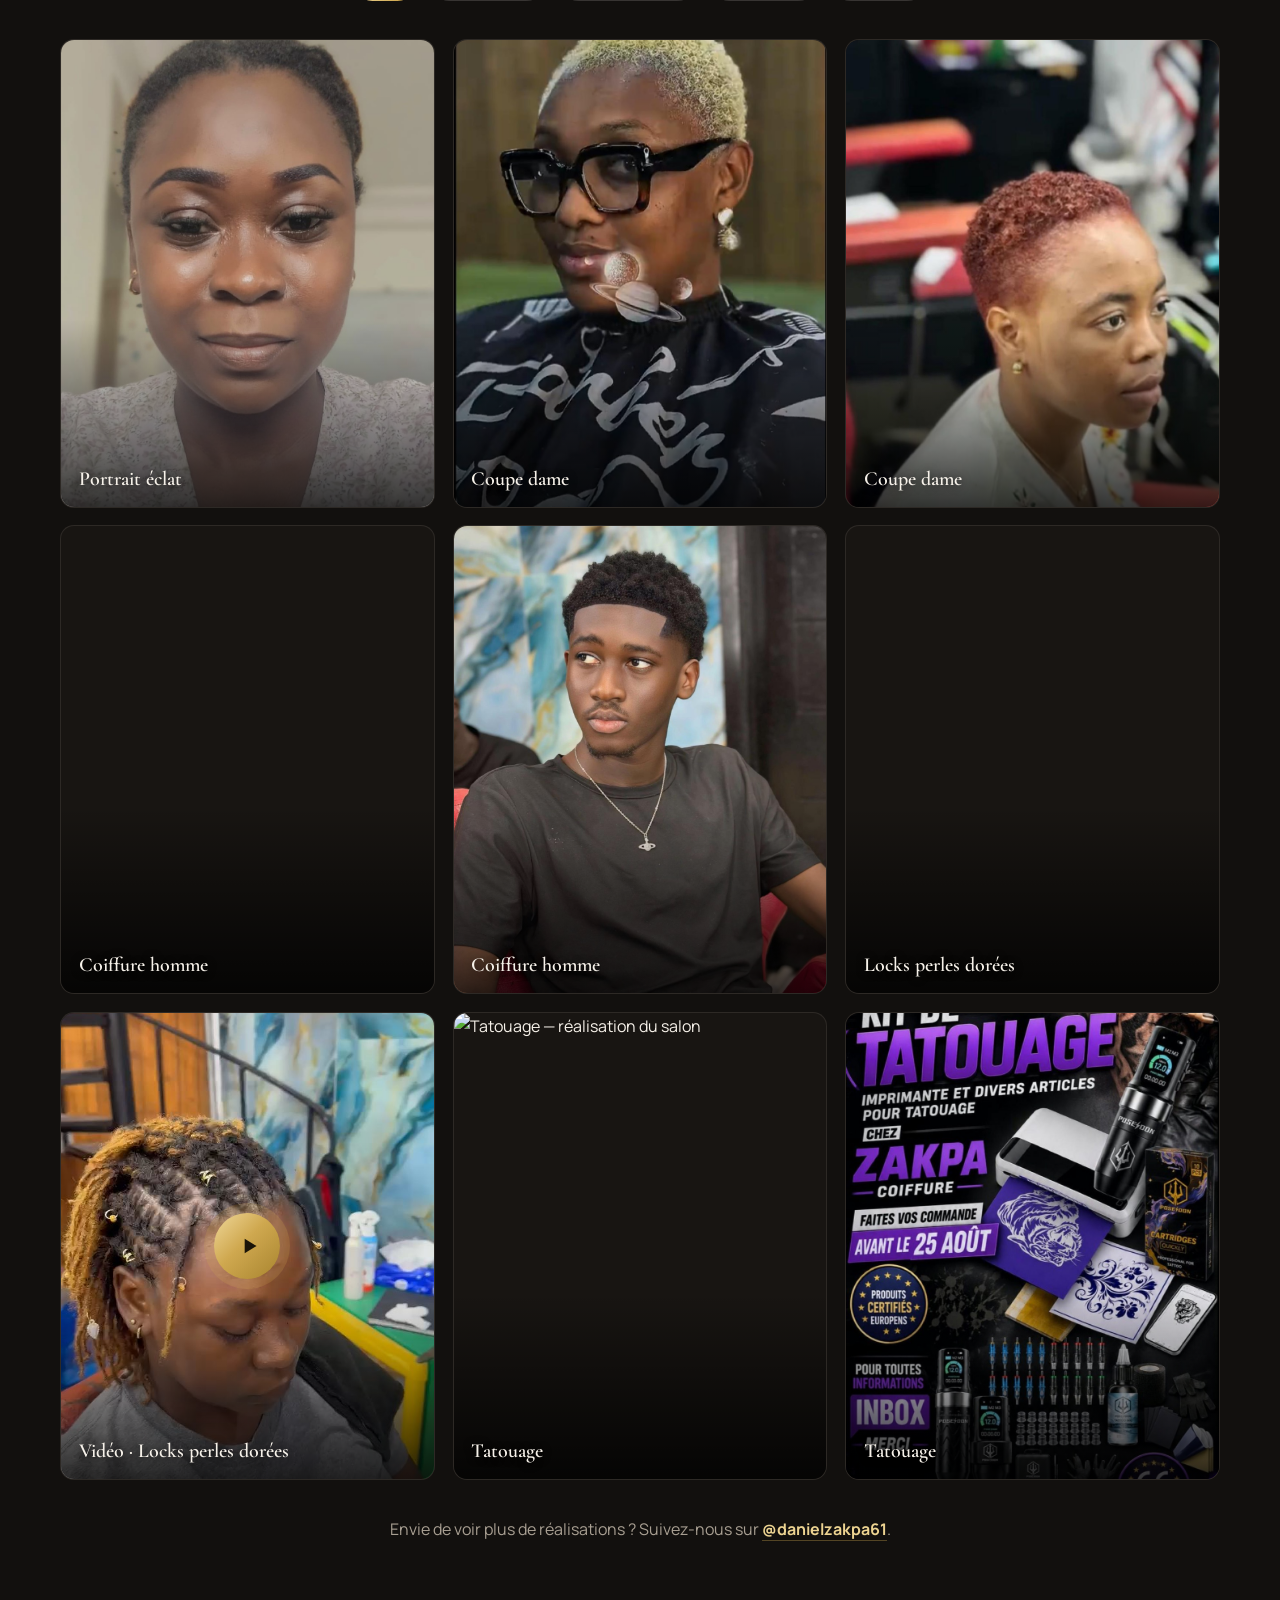
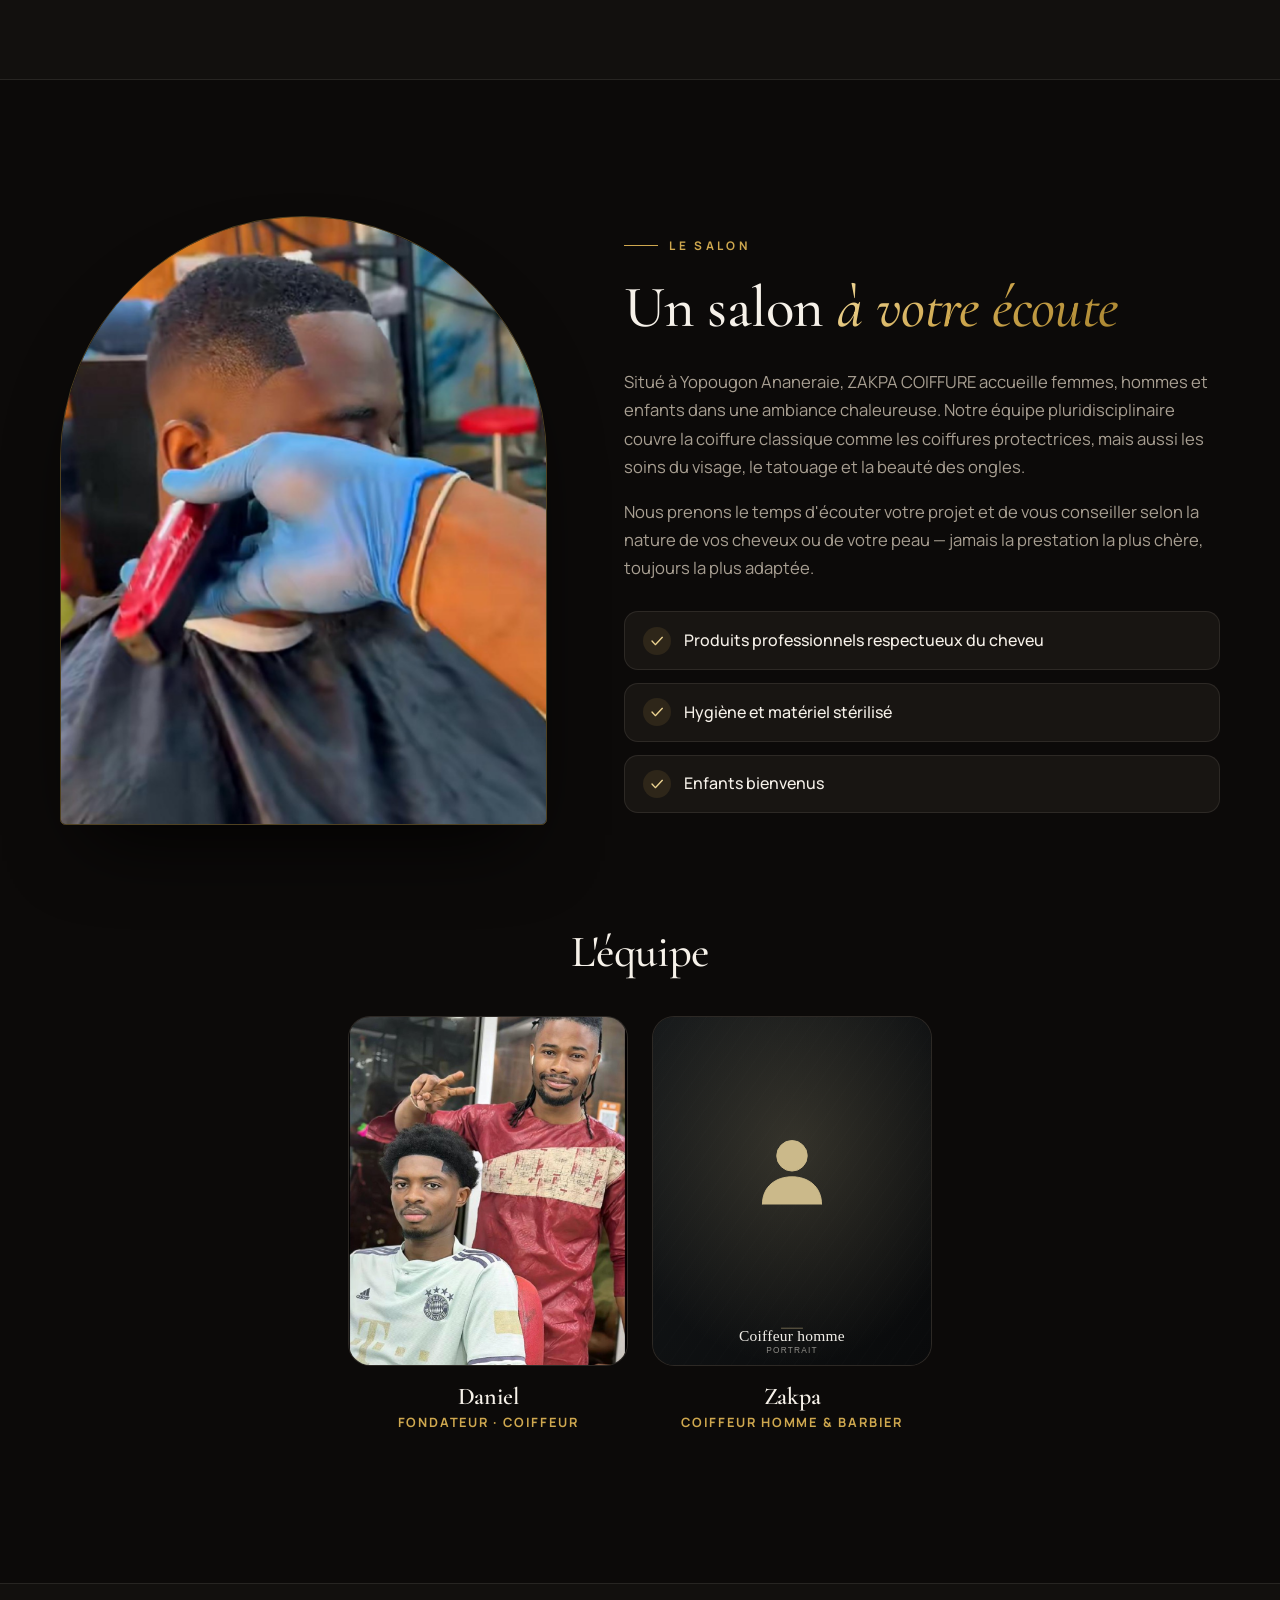
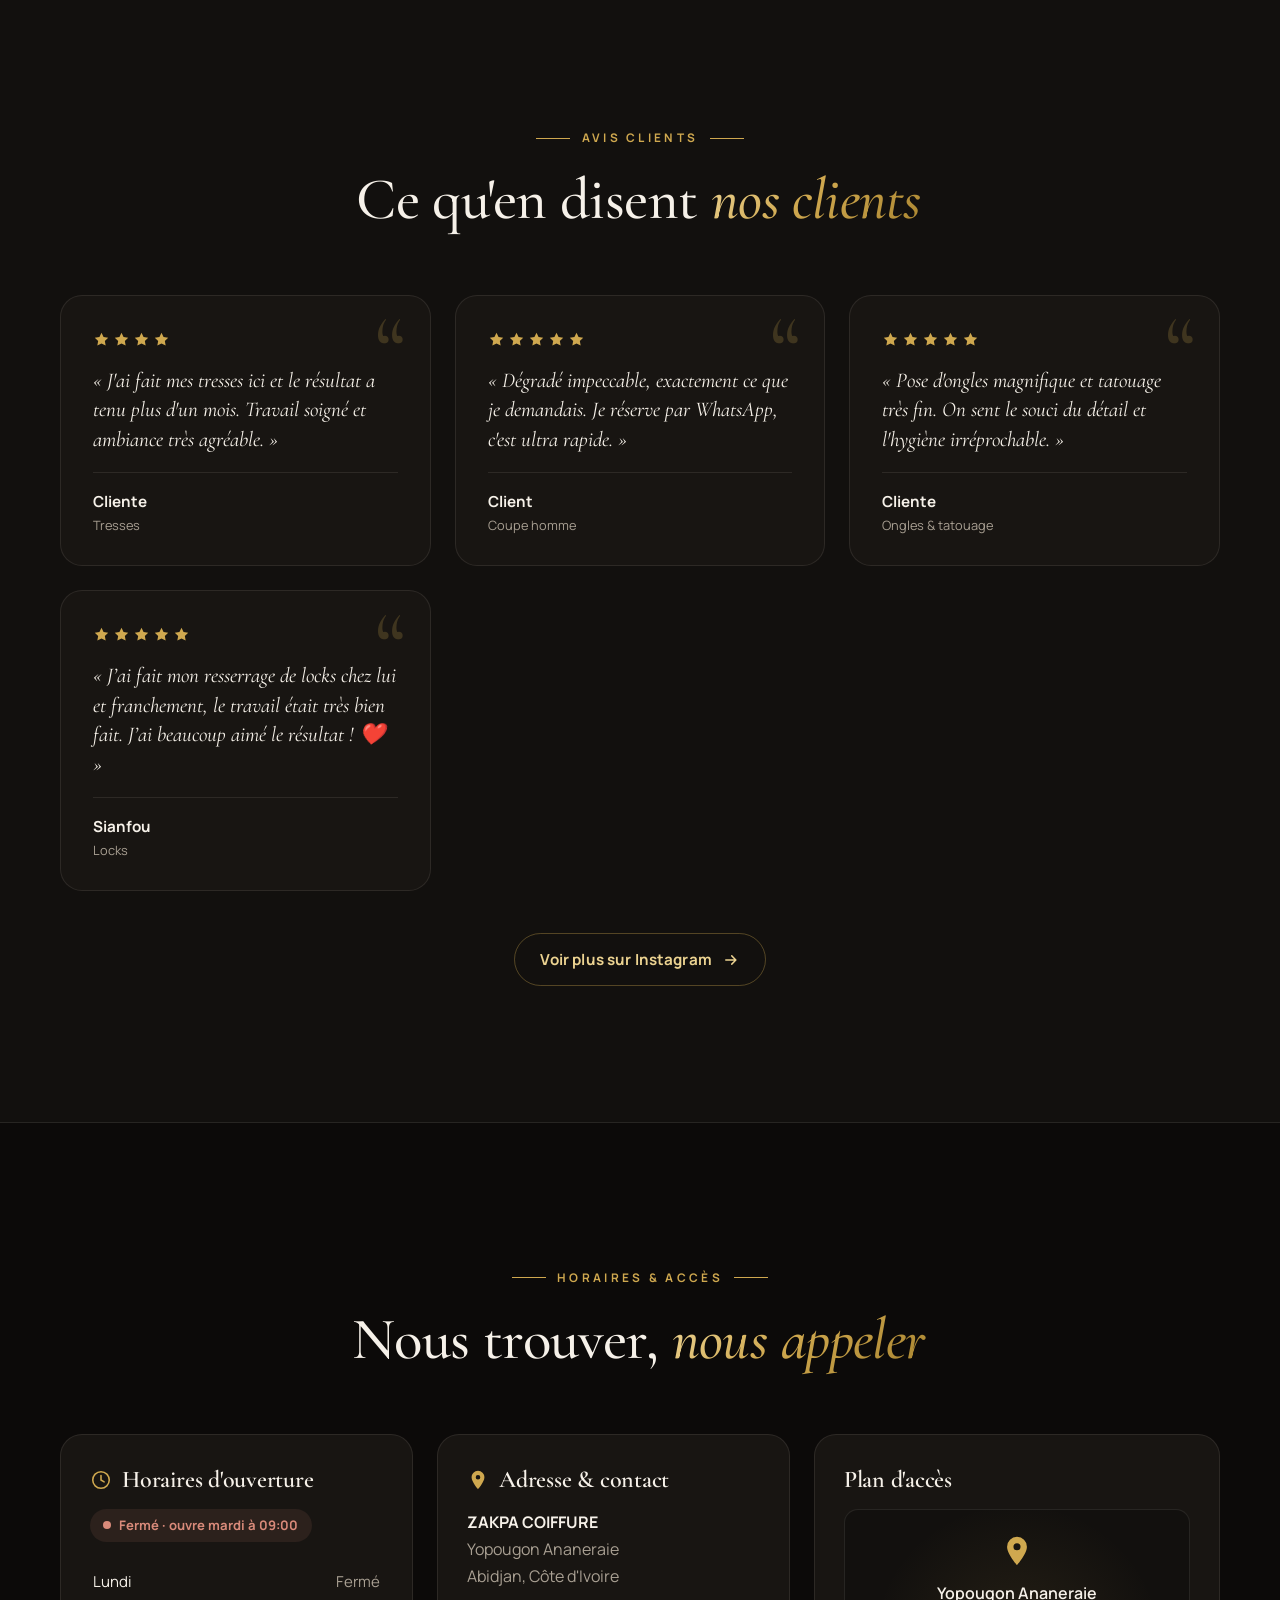
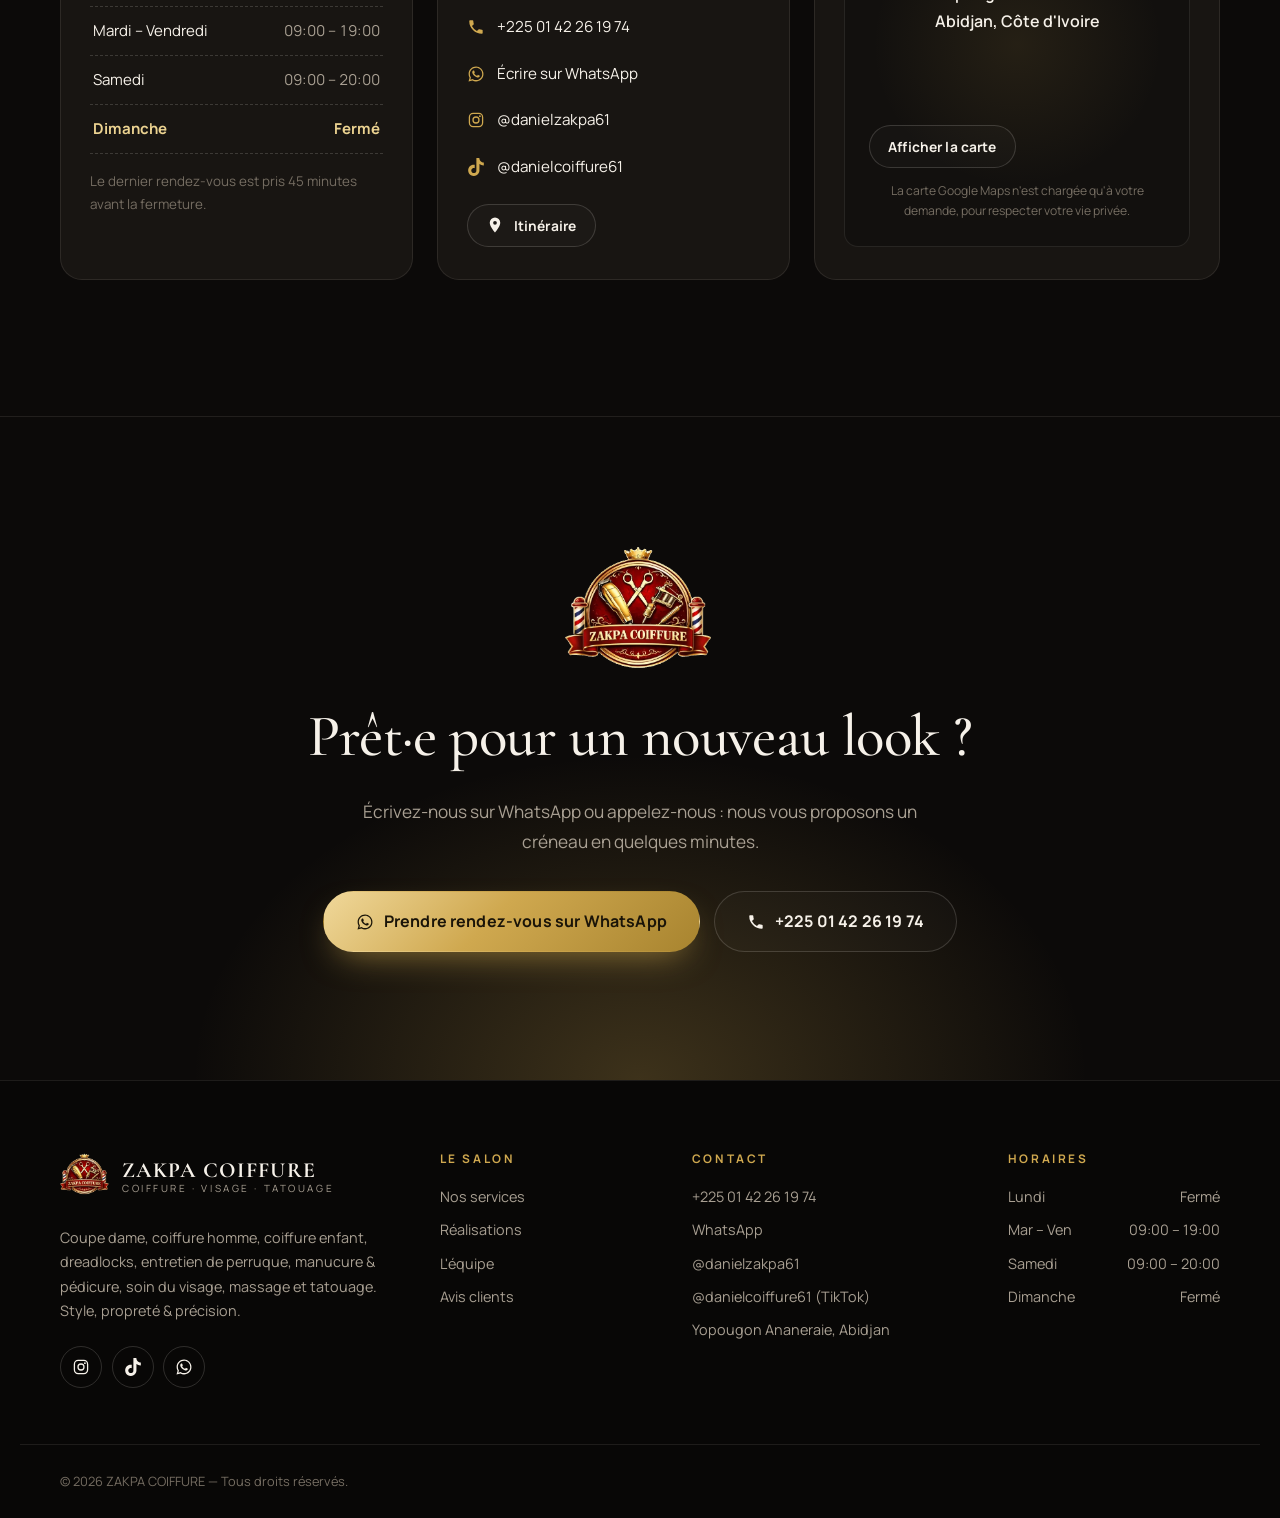
==== commit d819919e: "Back office en ligne : équipe équipe" ====
--- a/index.html
+++ b/index.html
@@ -578,9 +578,9 @@
       <article class="member reveal">
         <div class="member__photo">
           <img src="assets/img/team-2.svg" width="600" height="700" loading="lazy" decoding="async"
-               alt="Portrait d'un membre de l'équipe">
+               alt="Portrait de Zakpa, Coiffeur homme &amp; barbier">
         </div>
-        <h4></h4>
+        <h4>Zakpa</h4>
         <p class="member__role">Coiffeur homme &amp; barbier</p>
       </article>
 
@@ -589,7 +589,7 @@
           <img src="assets/img/team-3.svg" width="600" height="700" loading="lazy" decoding="async"
                alt="Portrait d'un membre de l'équipe">
         </div>
-        <h4>À compléter</h4>
+        <h4></h4>
         <p class="member__role">Locks, tresses &amp; ongles</p>
       </article>
 
@@ -598,7 +598,7 @@
           <img src="assets/img/team-4.svg" width="600" height="700" loading="lazy" decoding="async"
                alt="Portrait d'un membre de l'équipe">
         </div>
-        <h4>À compléter</h4>
+        <h4></h4>
         <p class="member__role">Soins du visage &amp; tatouage</p>
       </article>
 
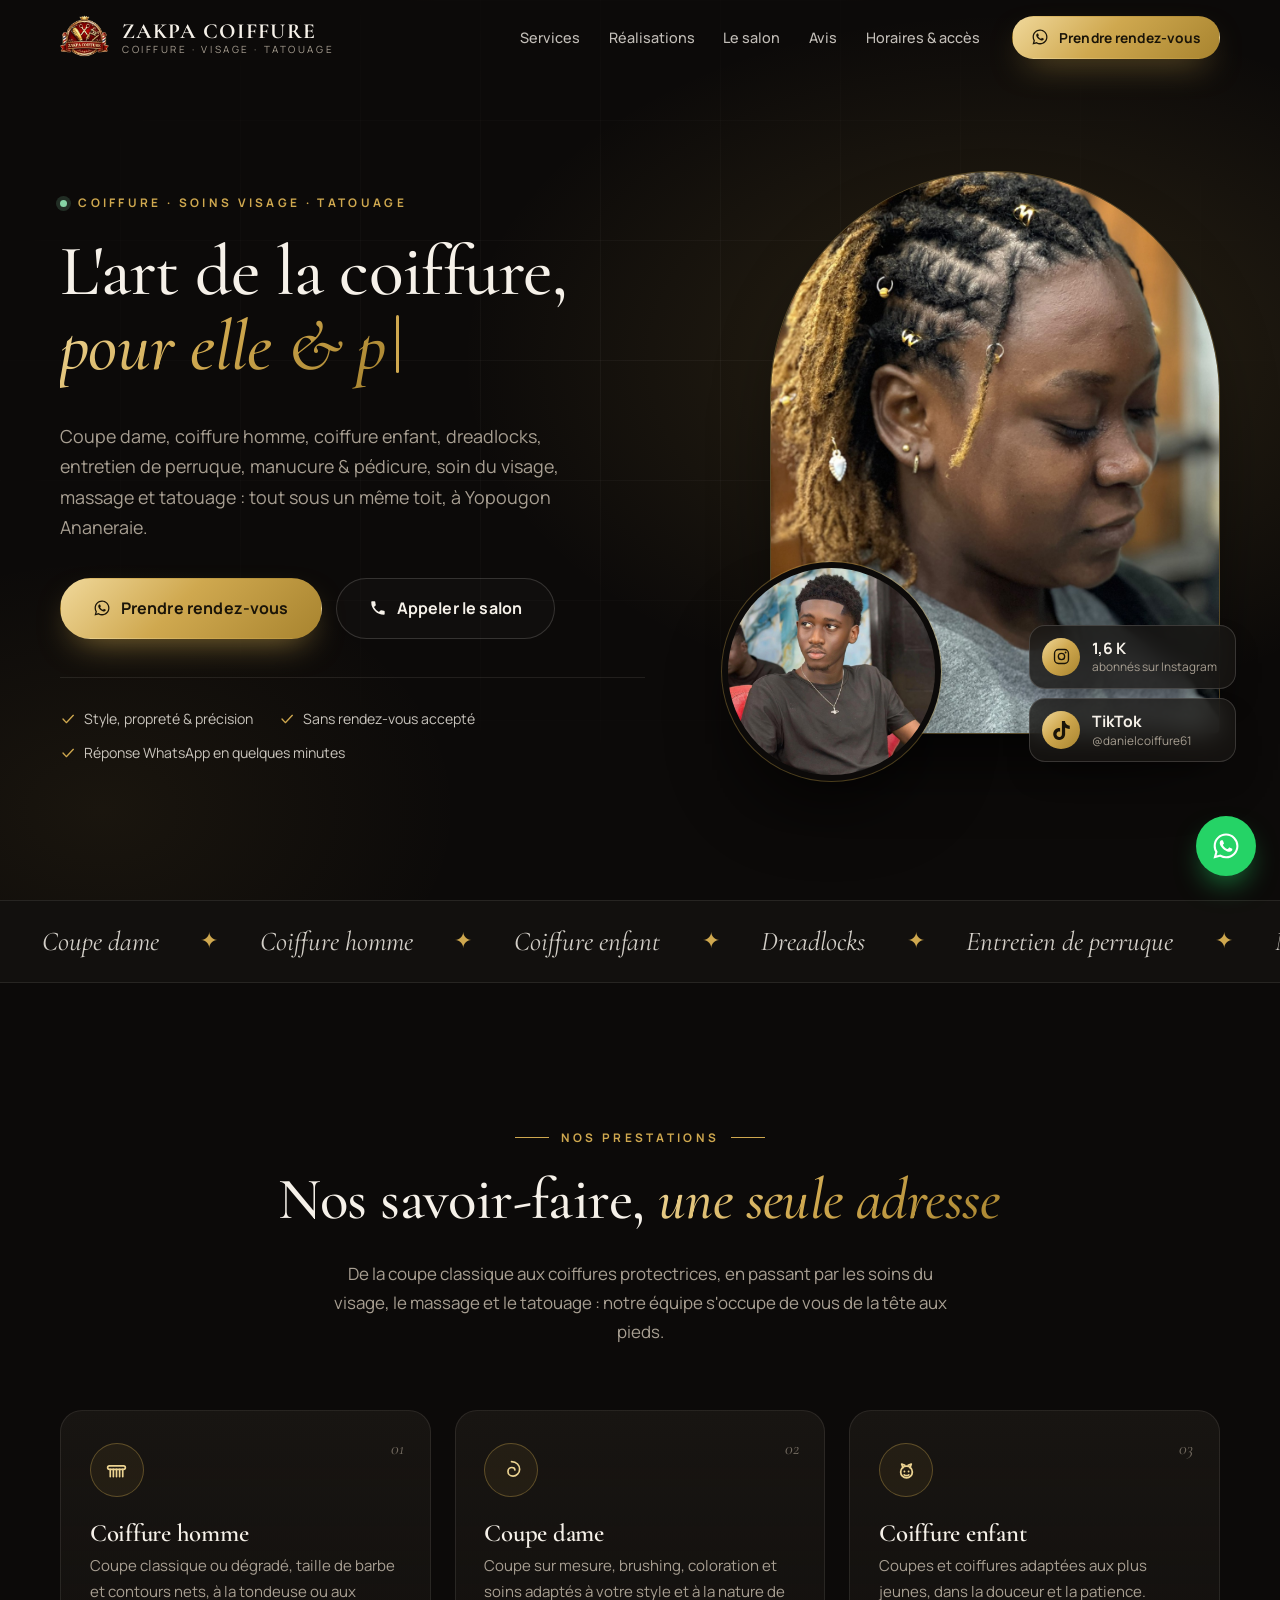
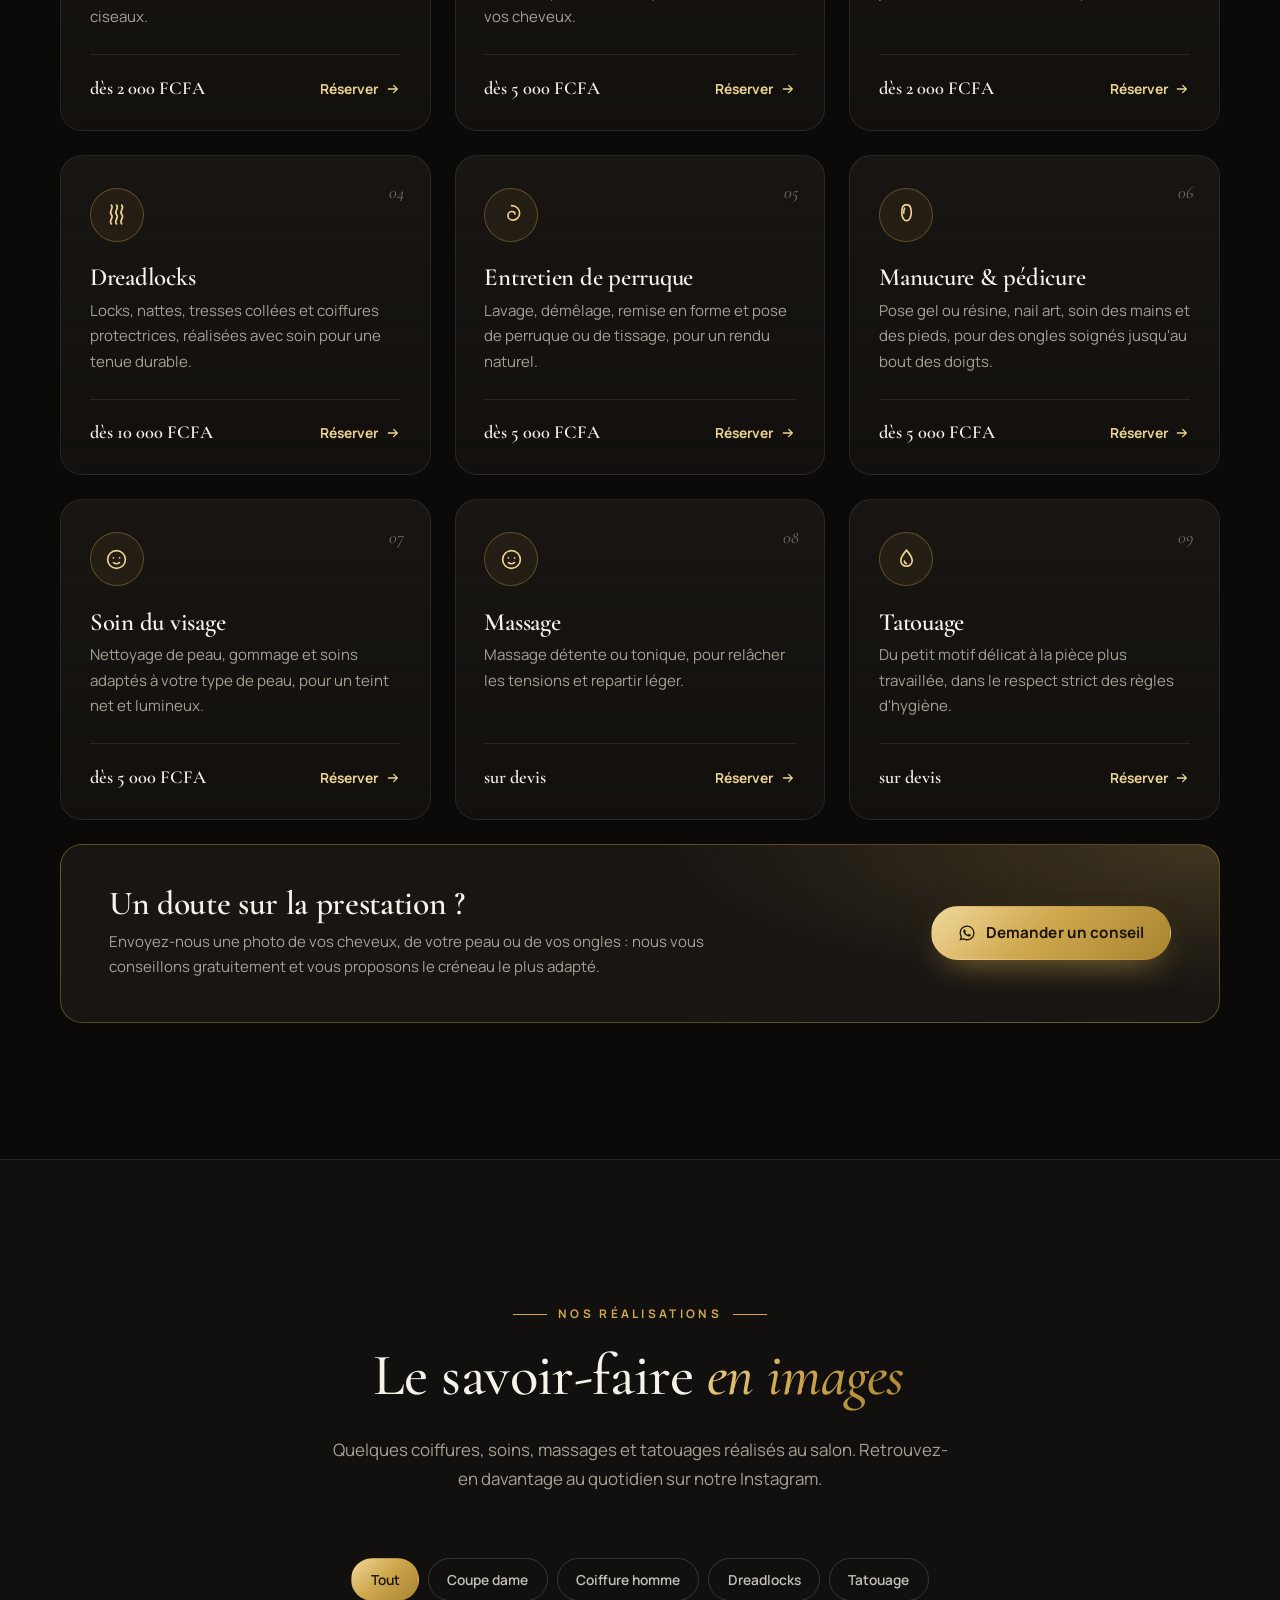
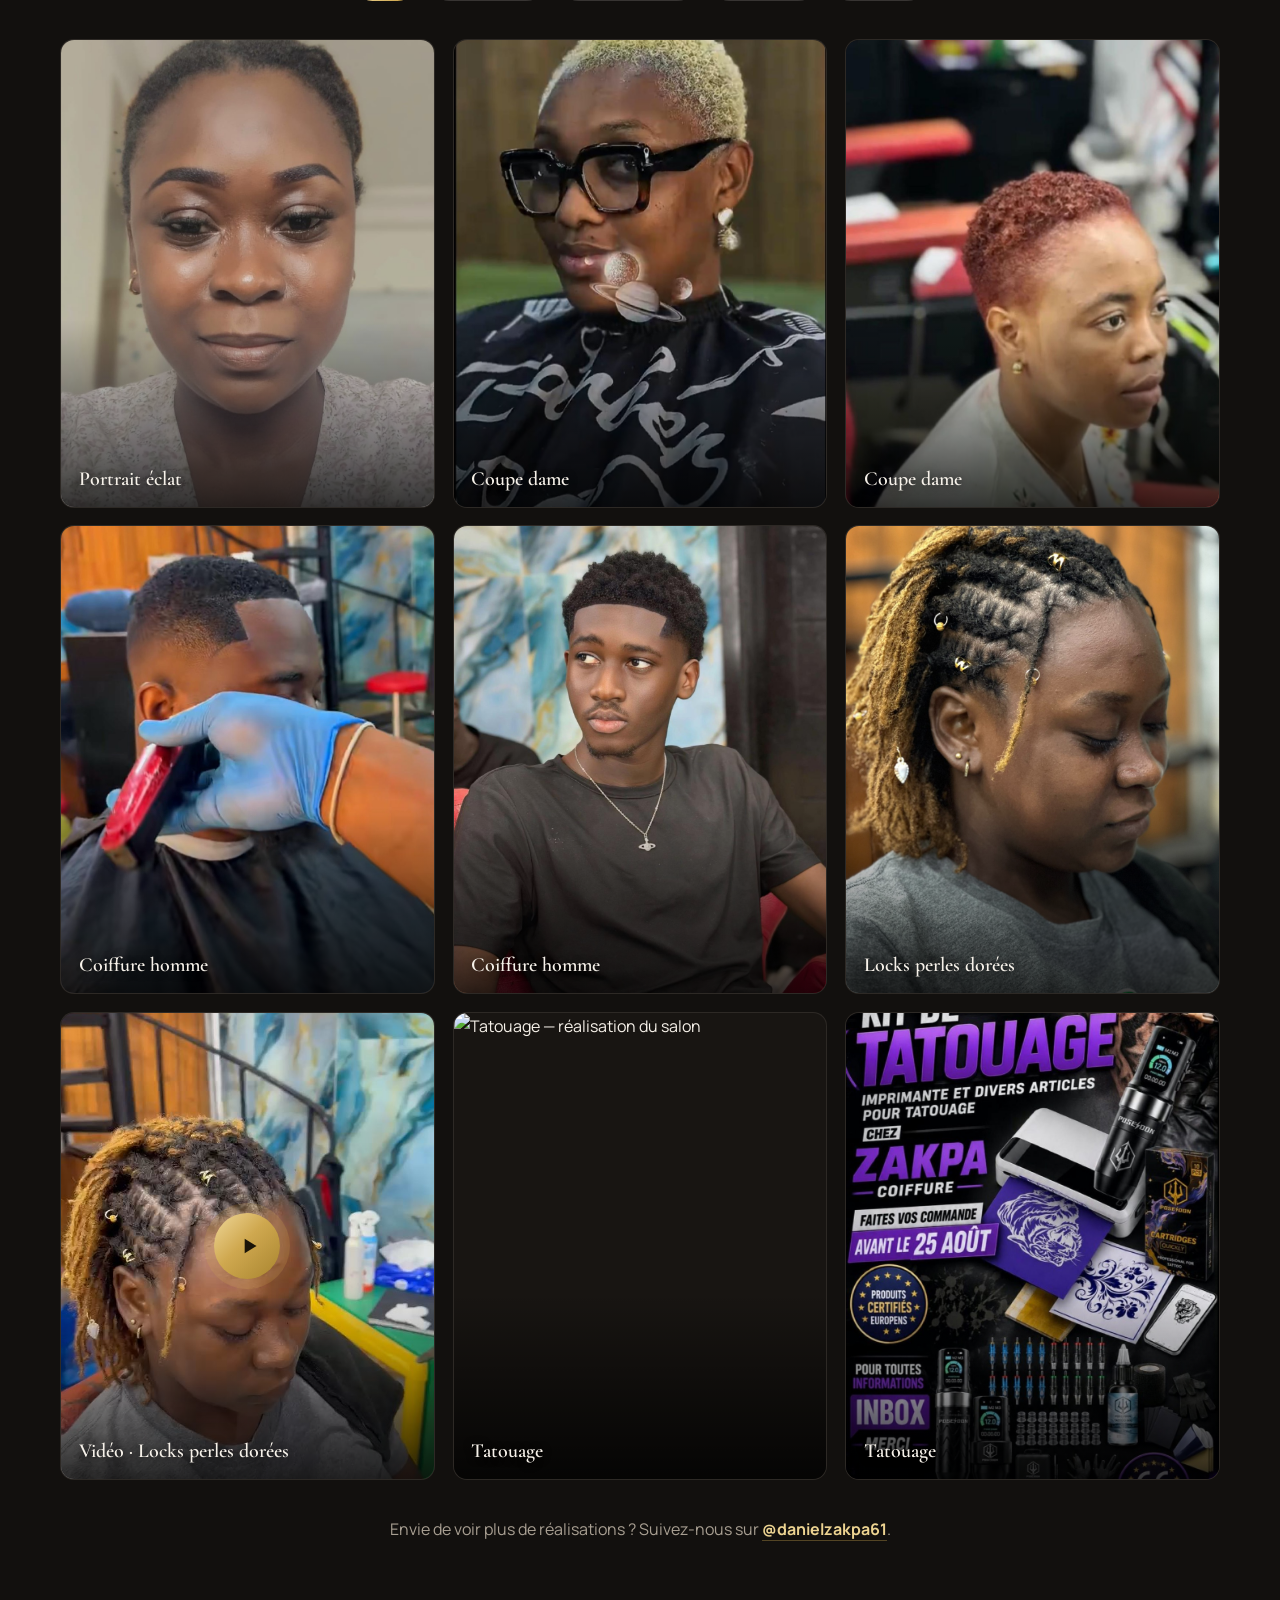
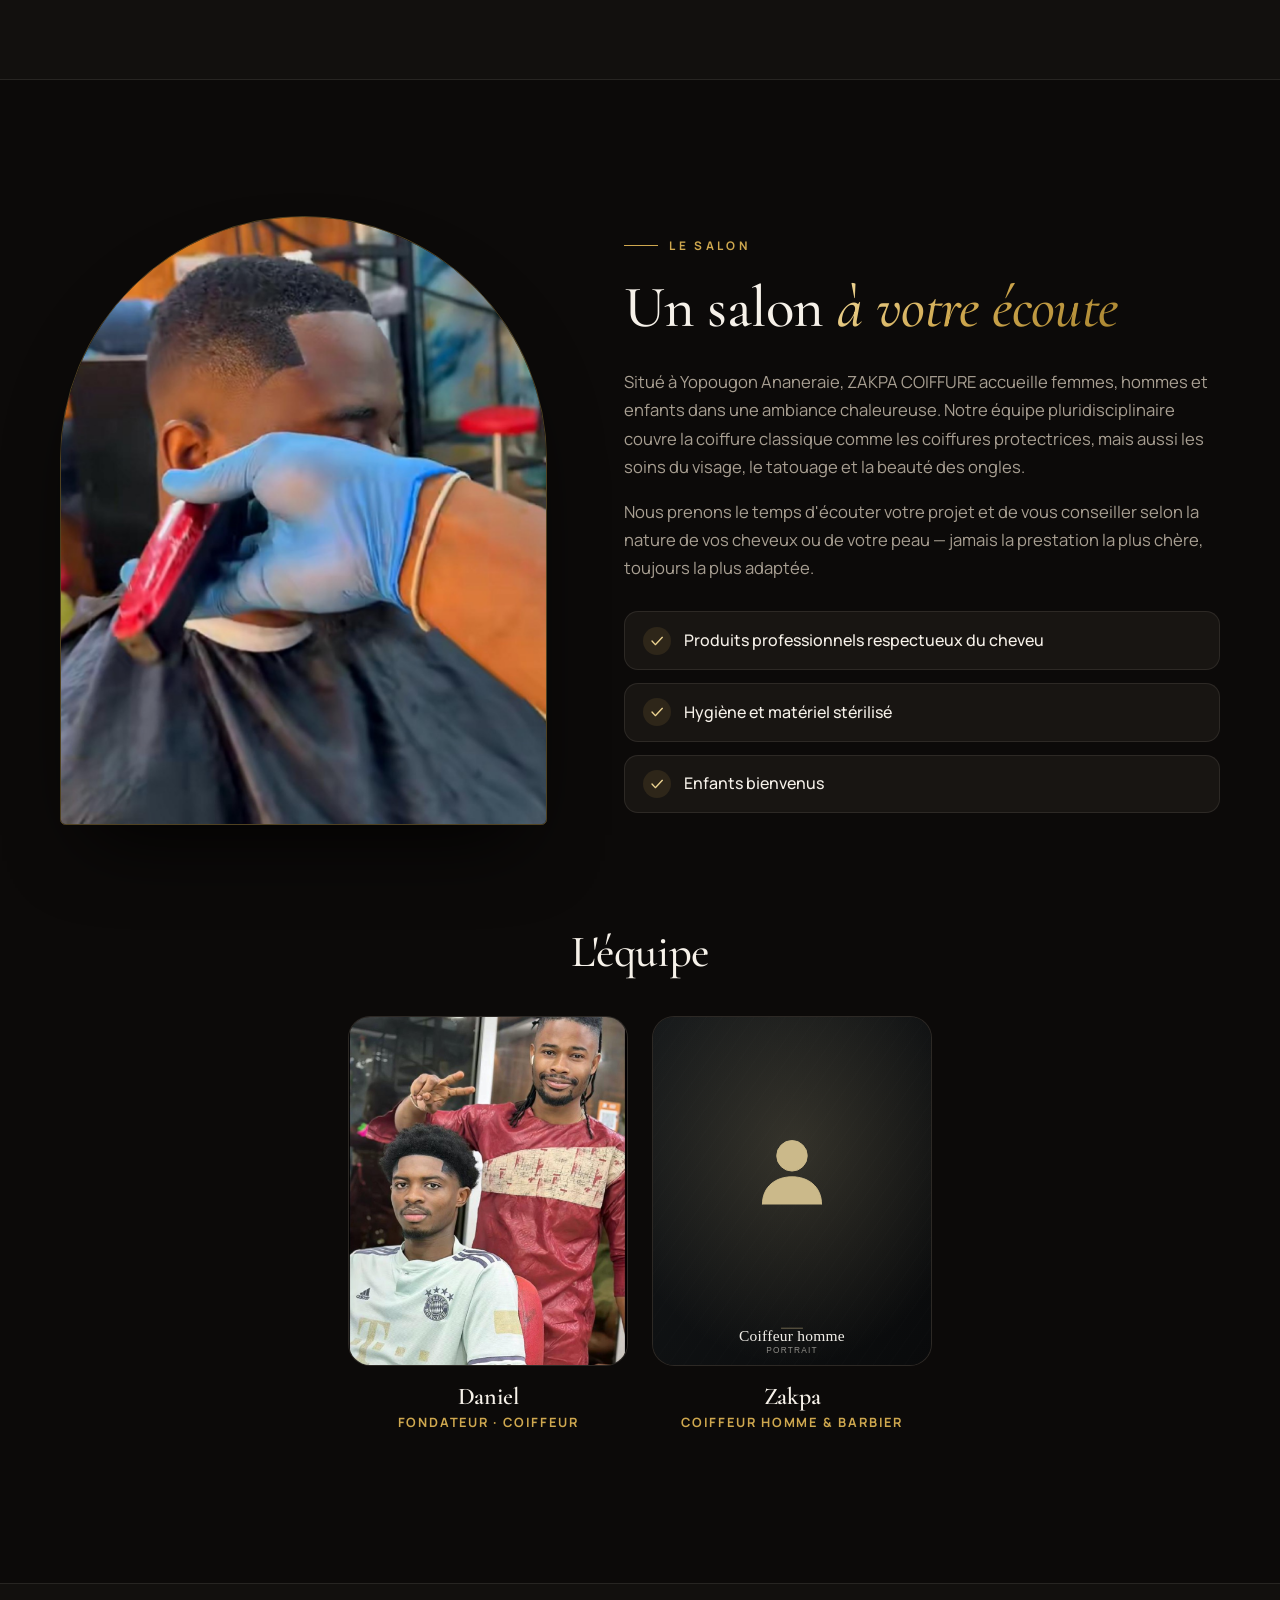
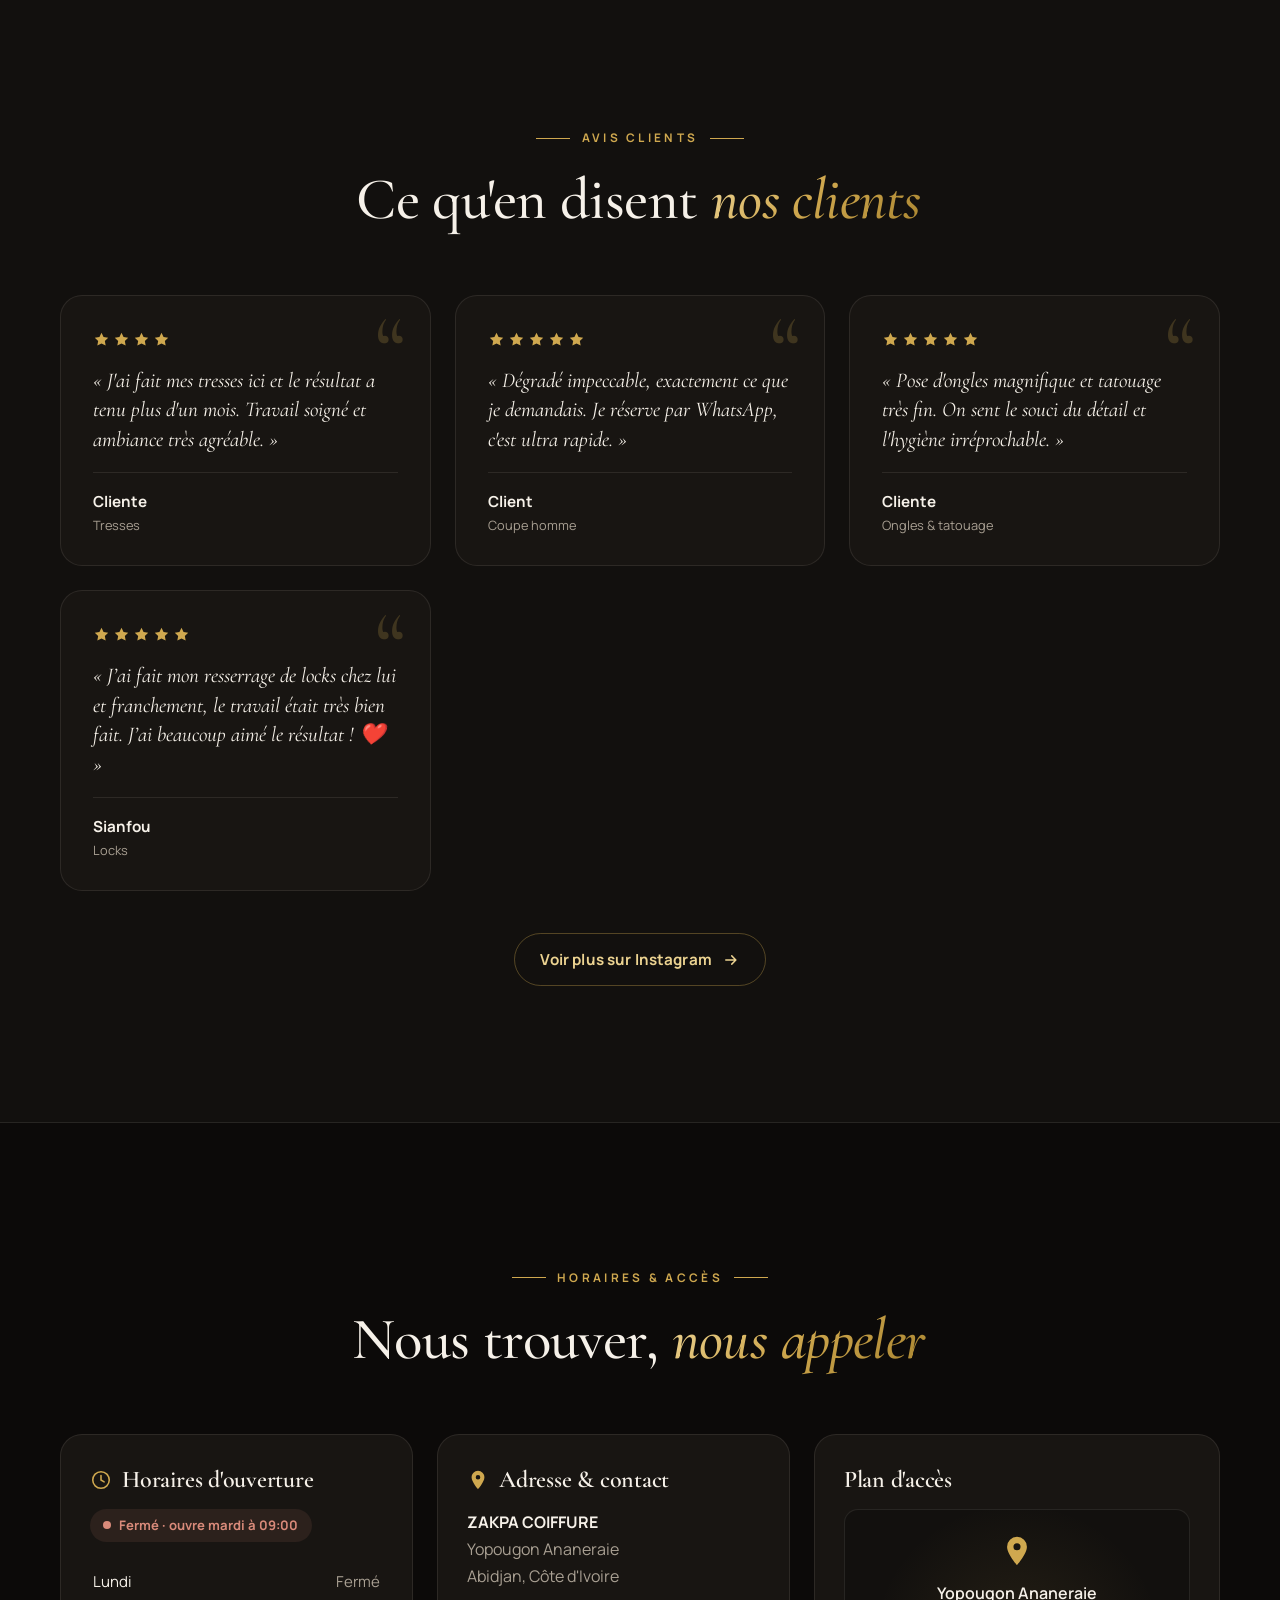
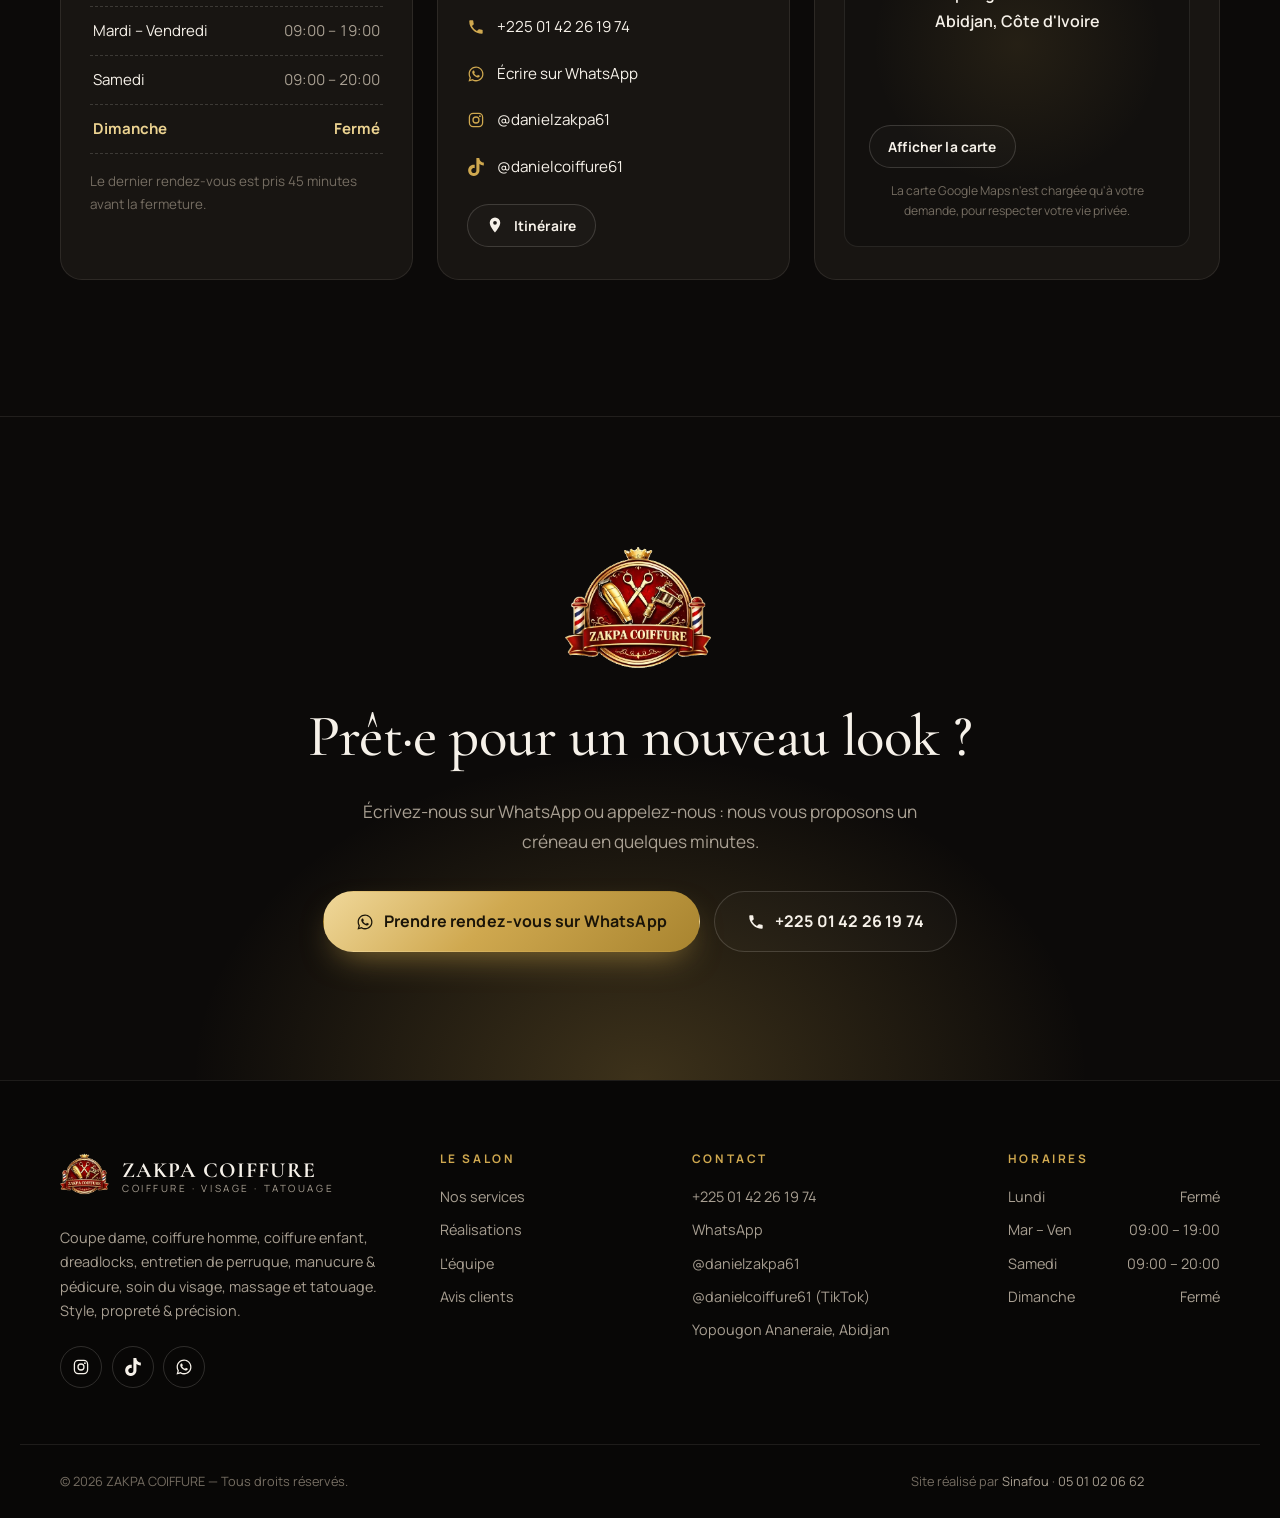
==== commit c2646724: "Signature du créateur du site dans le pied de page Co-Authored-By: Claude Opus 5.5 <noreply@anthropi" ====
--- a/index.html
+++ b/index.html
@@ -821,6 +821,7 @@
 
   <div class="container footer__bottom">
     <p>© <span id="year">2026</span> ZAKPA COIFFURE — Tous droits réservés.</p>
+    <p class="footer__credit">Site réalisé par <a href="https://wa.me/2250501020662" target="_blank" rel="noopener">Sinafou</a> · <a href="tel:+2250501020662">05 01 02 06 62</a></p>
   </div>
 </footer>
 
--- a/assets/css/styles.css
+++ b/assets/css/styles.css
@@ -514,6 +514,9 @@
 }
 .footer__bottom p { margin: 0; }
 .footer__legal a:hover { color: var(--text); }
+.footer__credit a { color: var(--muted); transition: color .2s; }
+.footer__credit a:hover { color: var(--gold-lt); }
+@media (min-width: 901px) { .footer__bottom .footer__credit { margin-right: 76px; } } /* laisse la place au bouton WhatsApp flottant */
 
 /* ─────────────────────────── 14. BARRE MOBILE / BOUTON FLOTTANT ─────────────────────────── */
 .mobile-bar { display: none; }
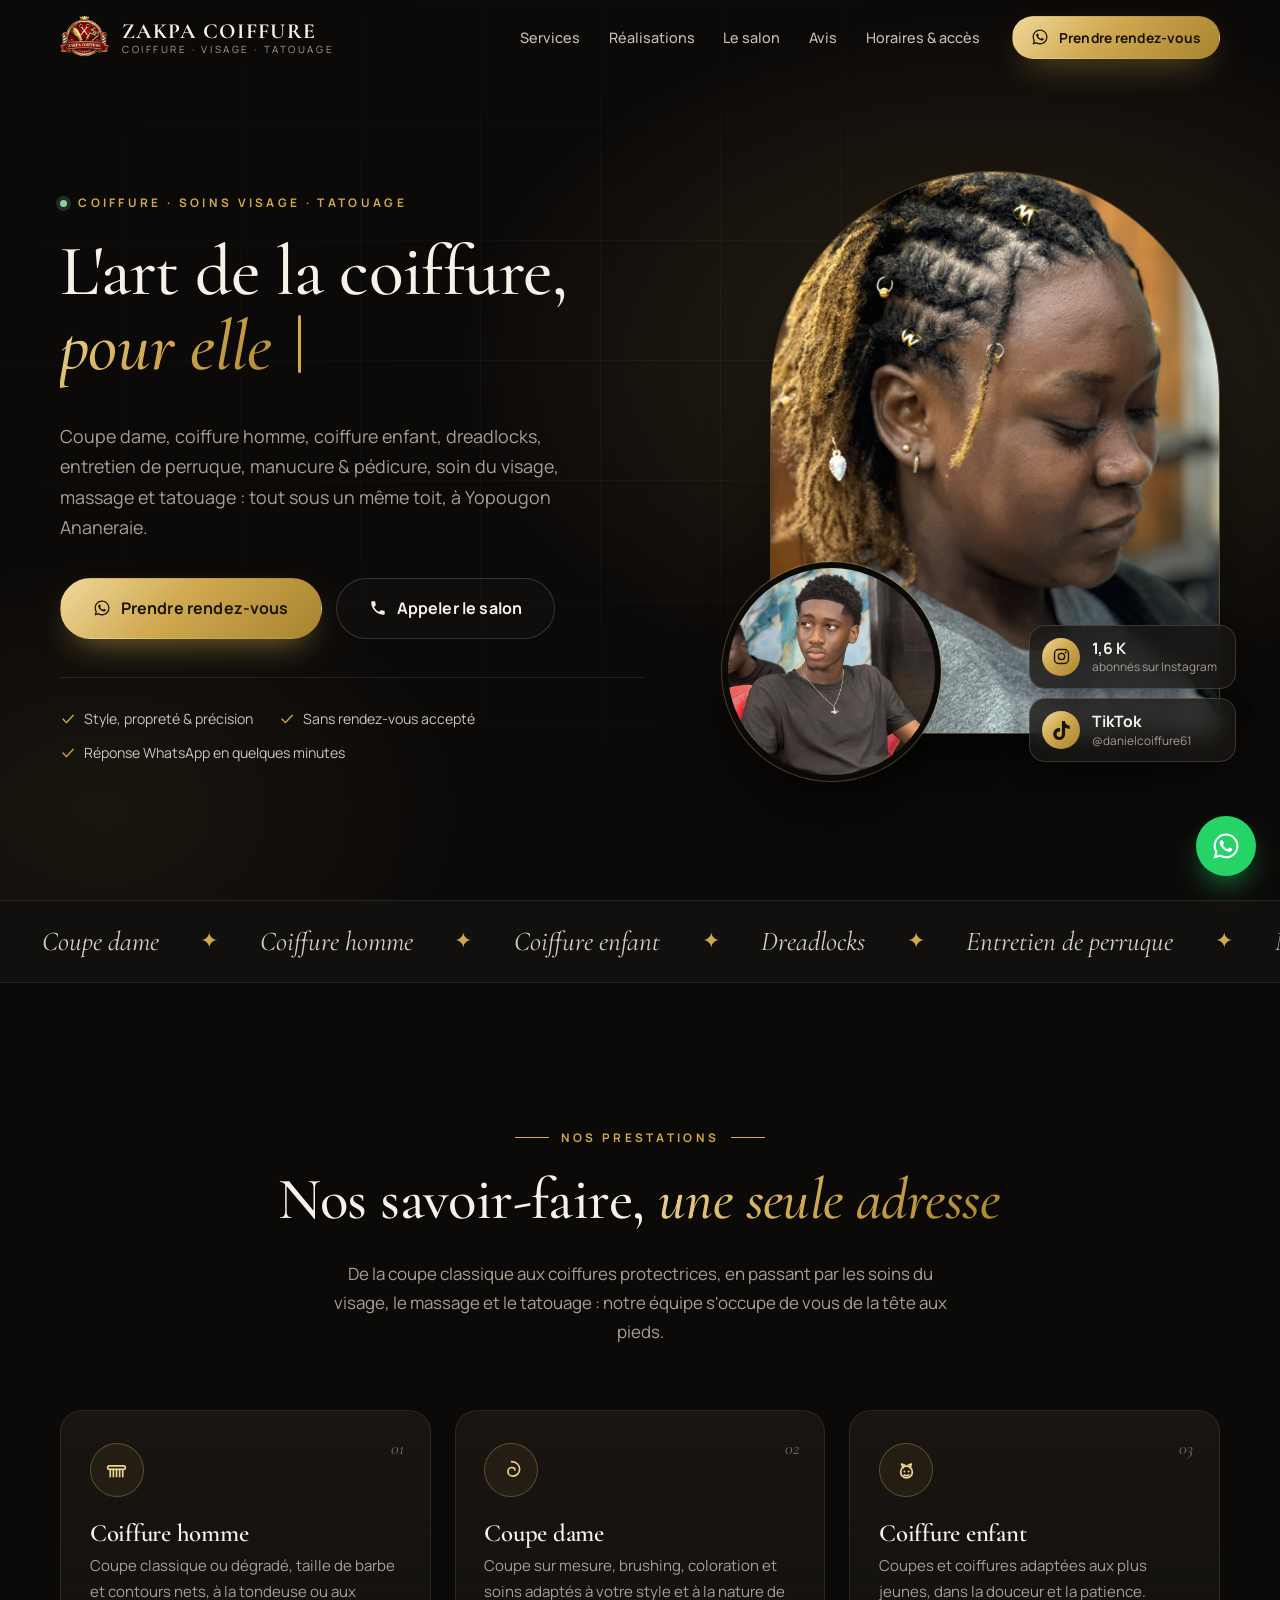
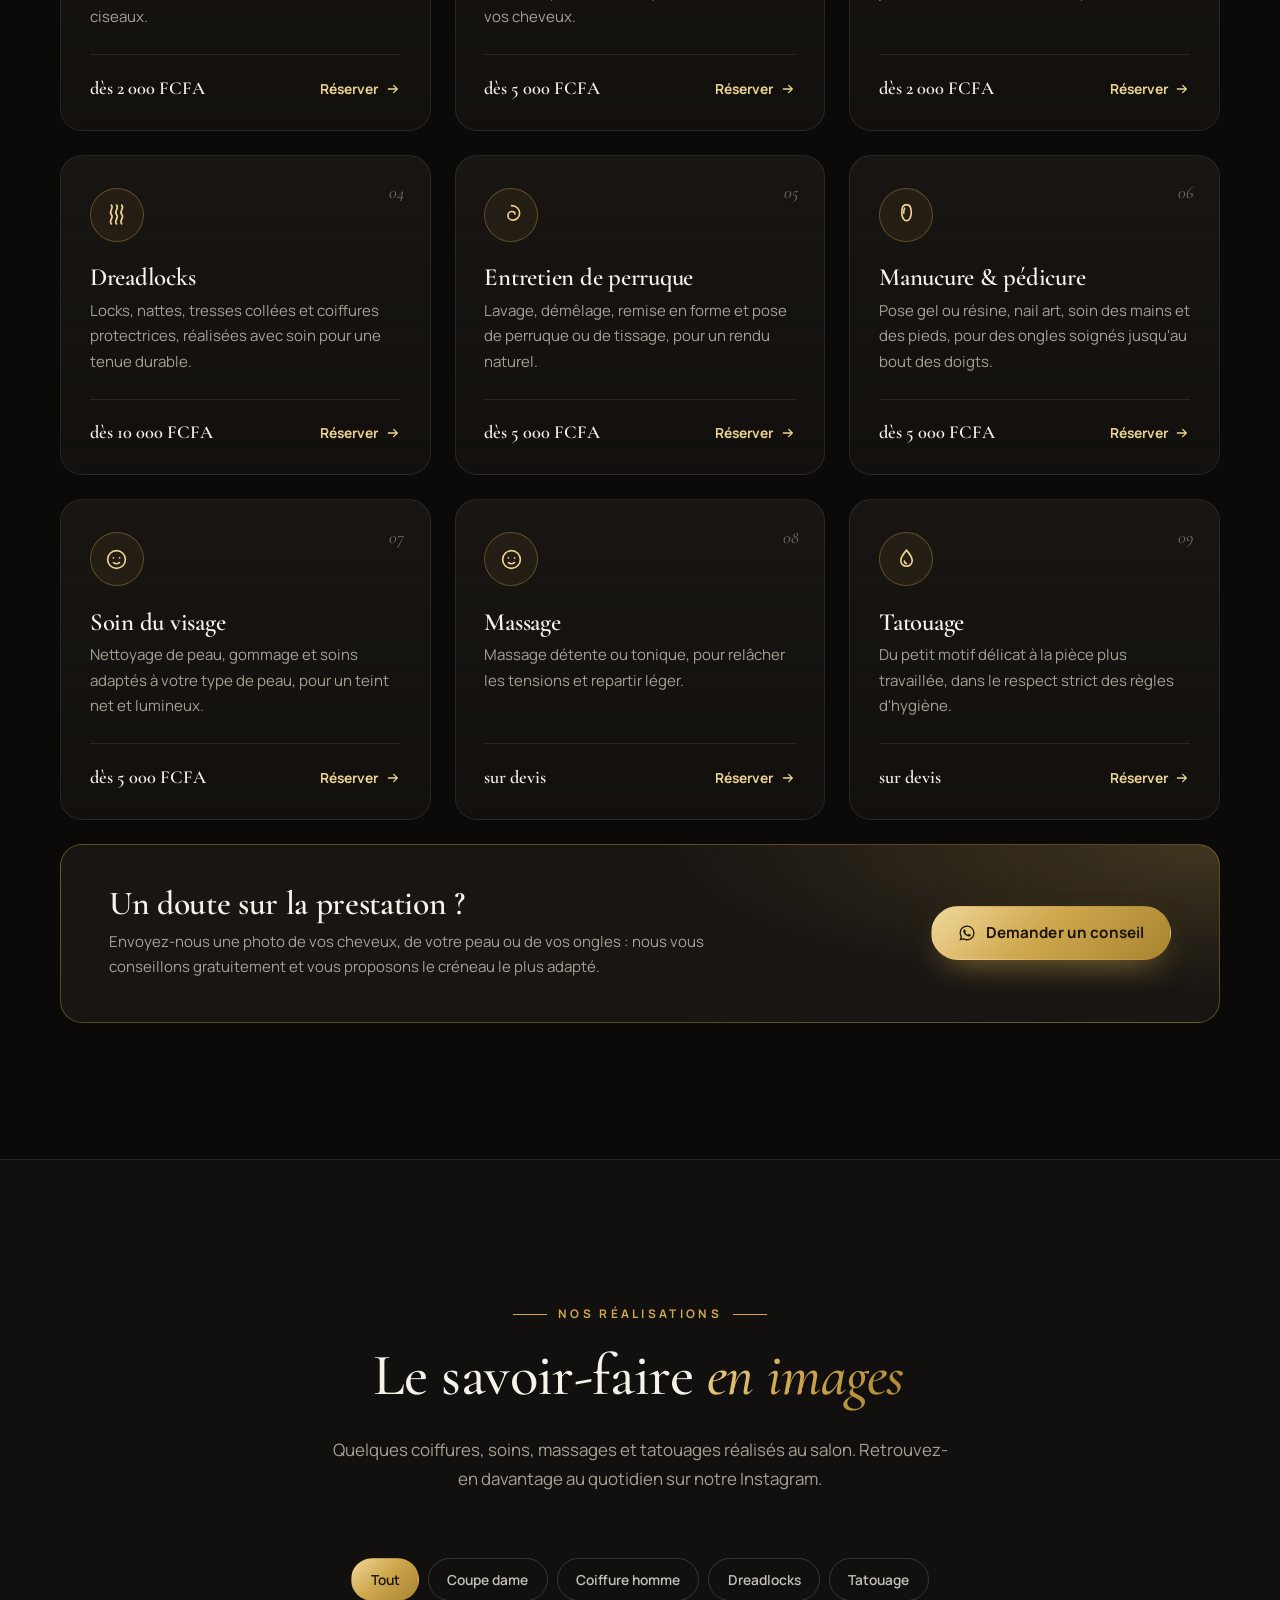
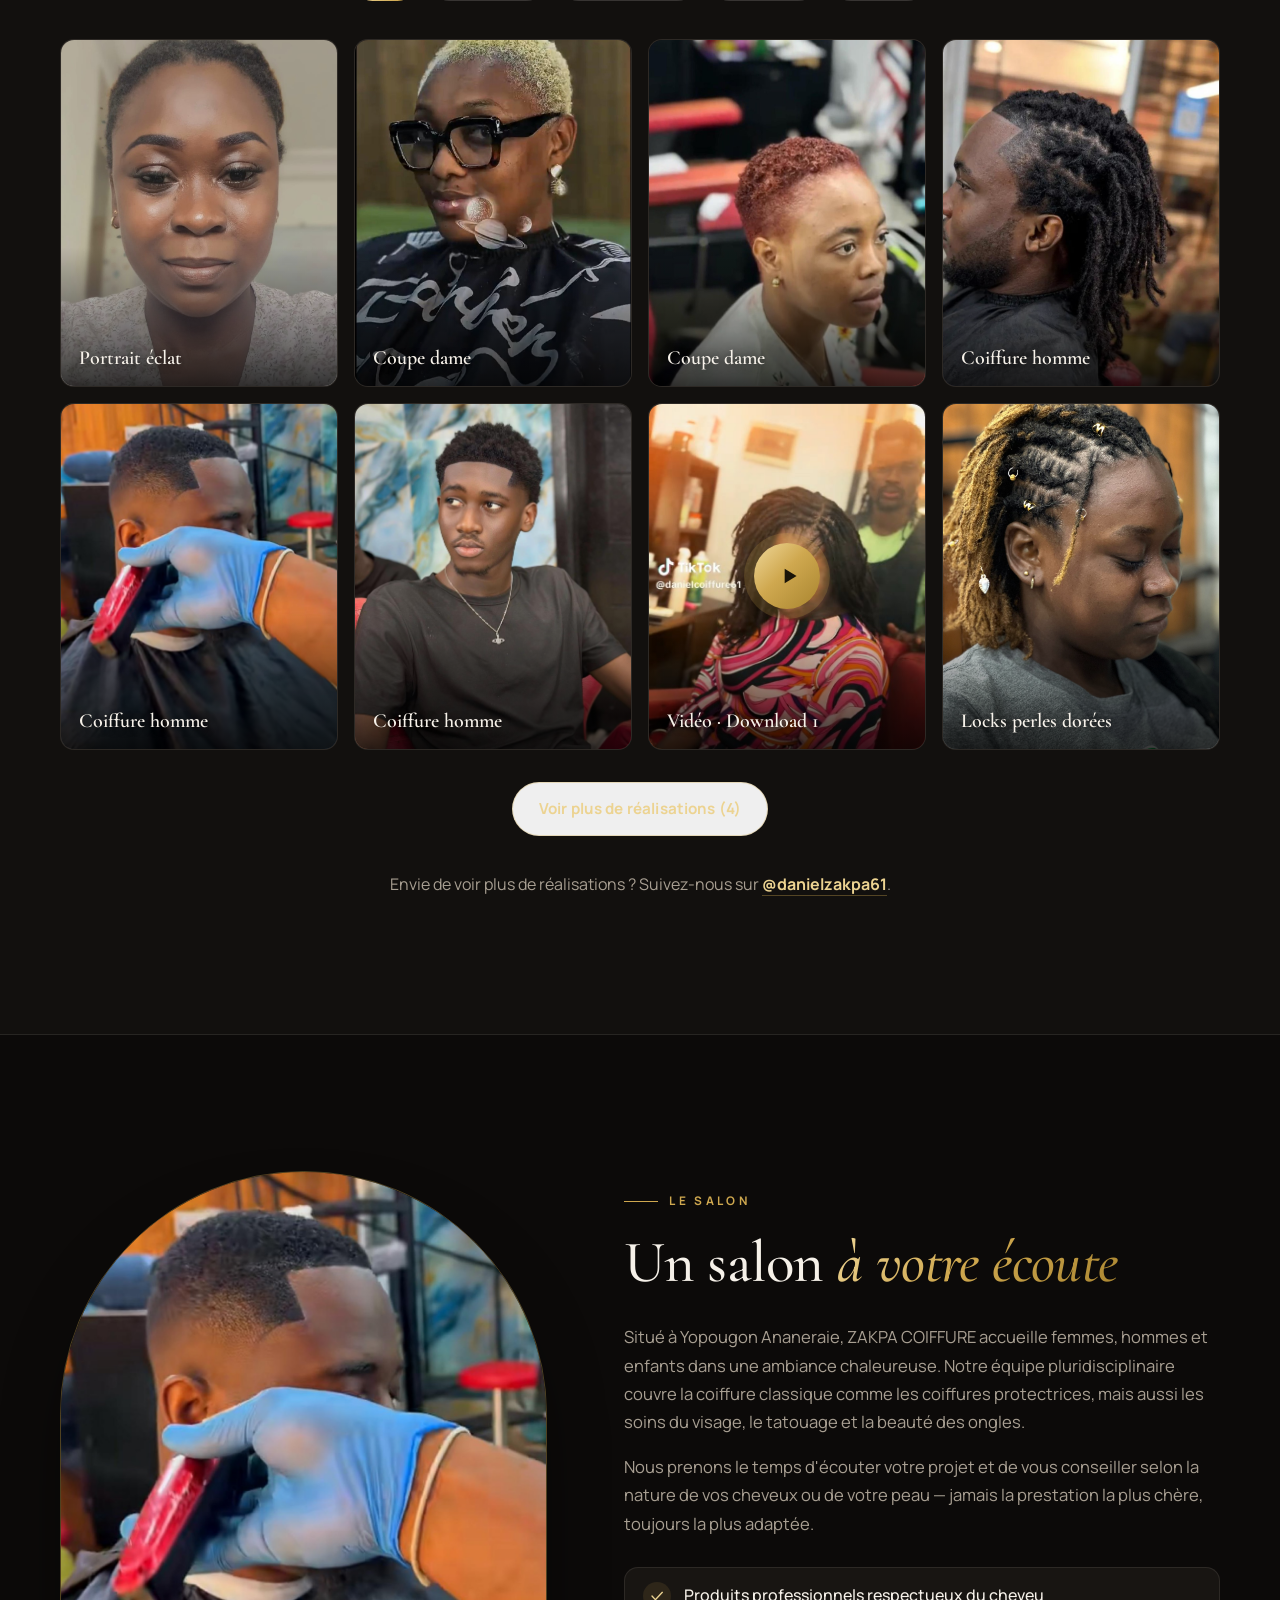
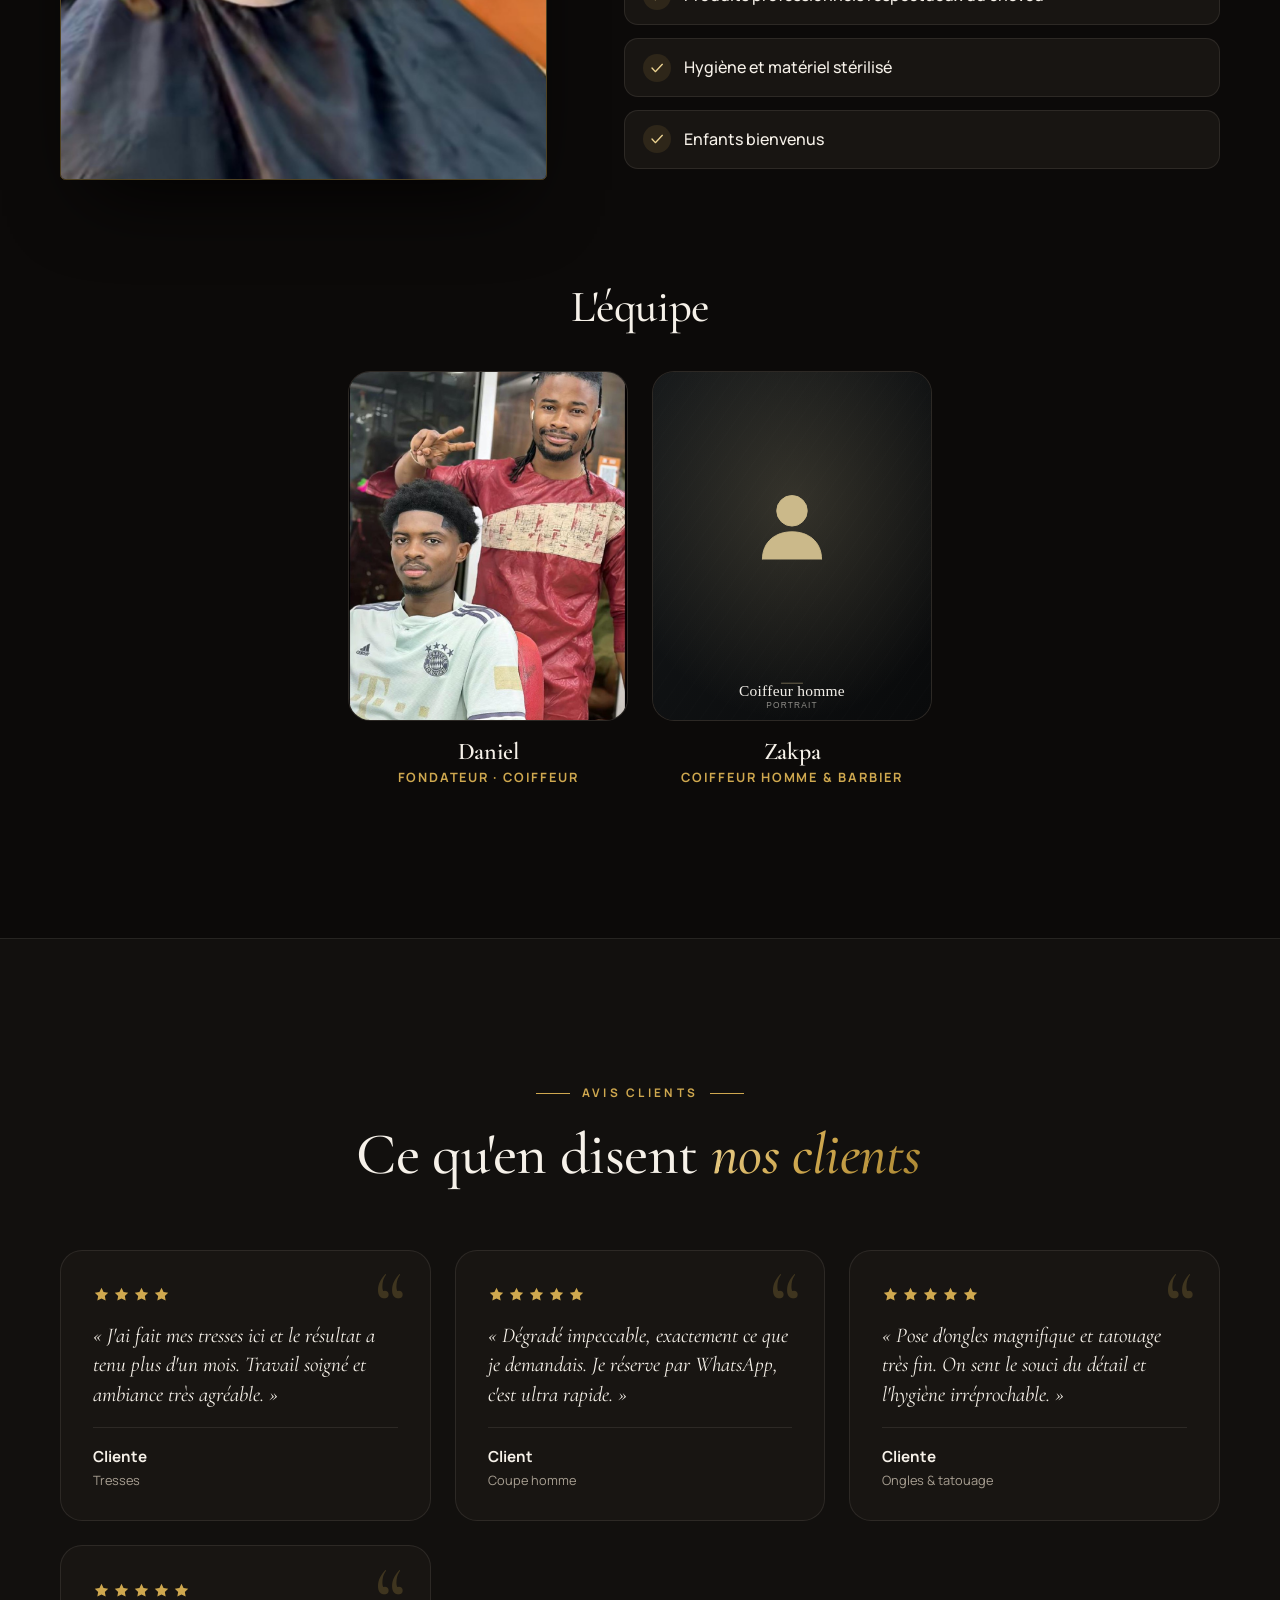
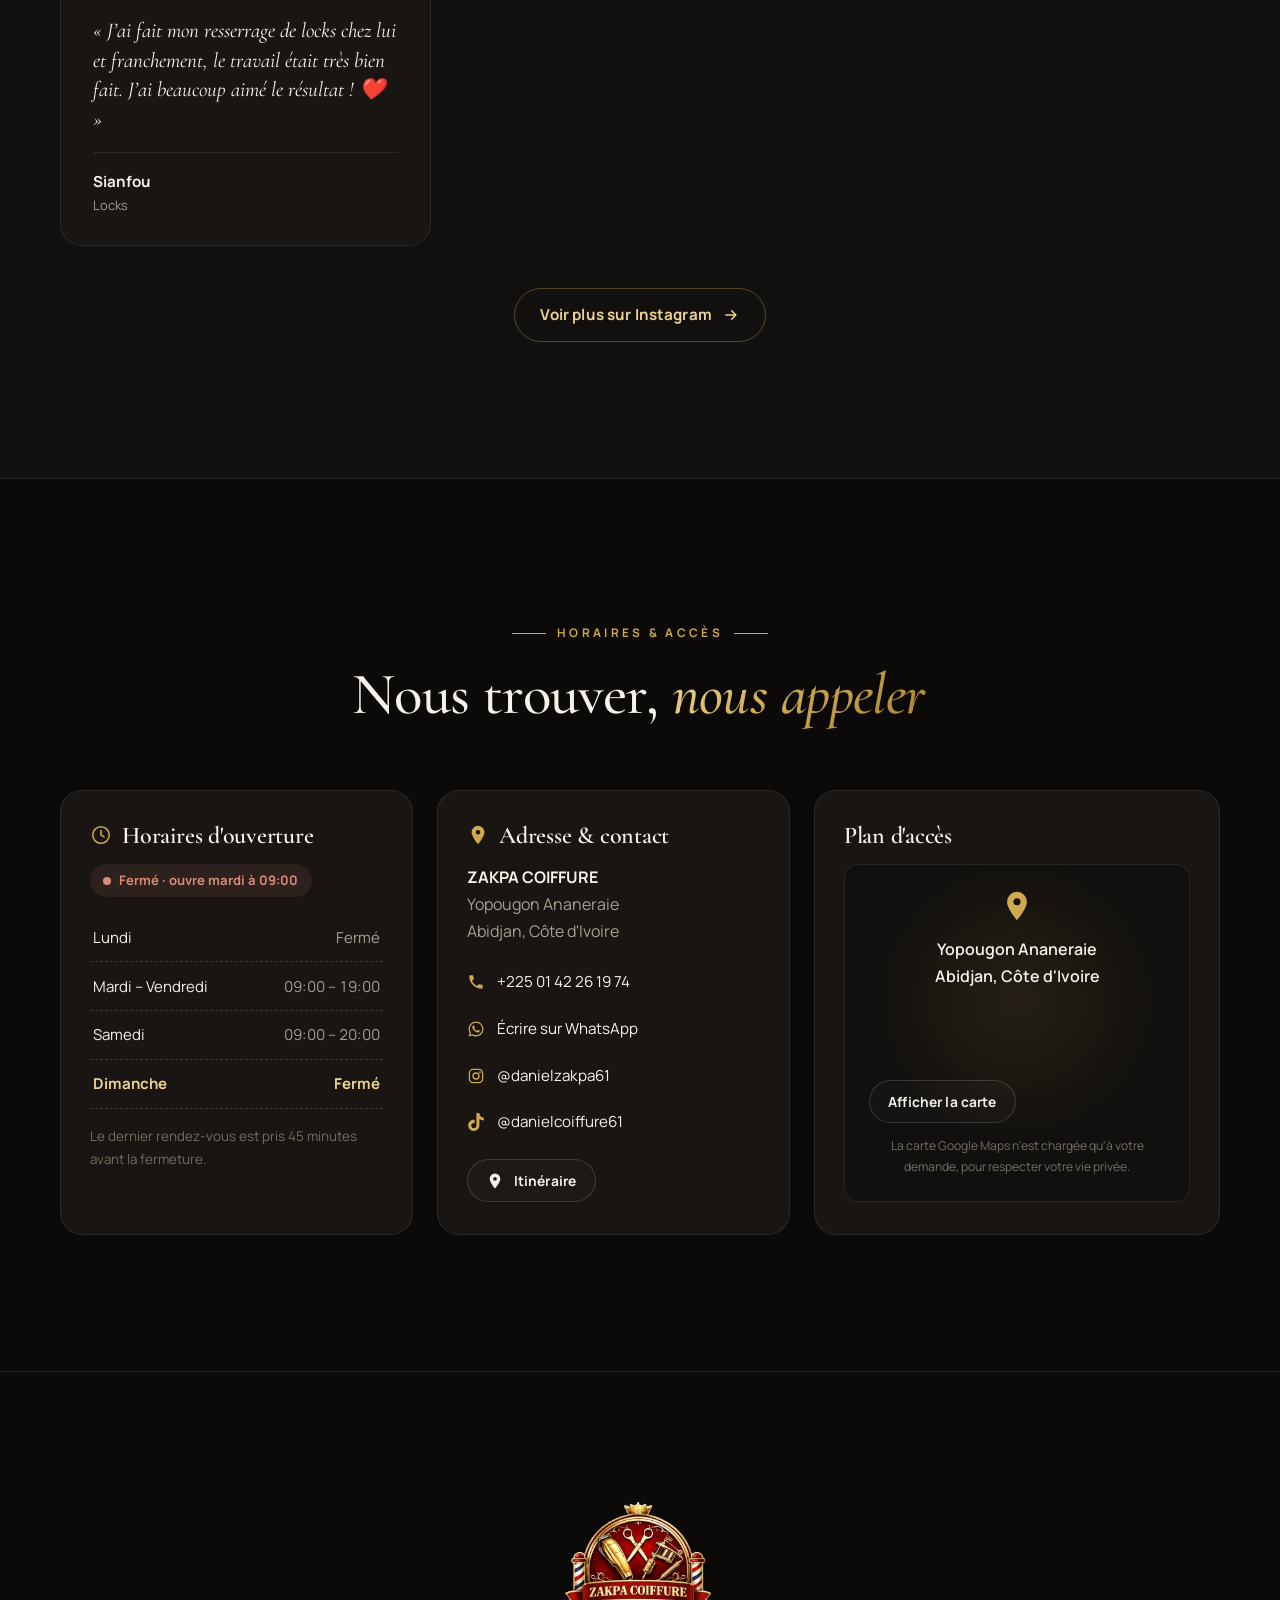
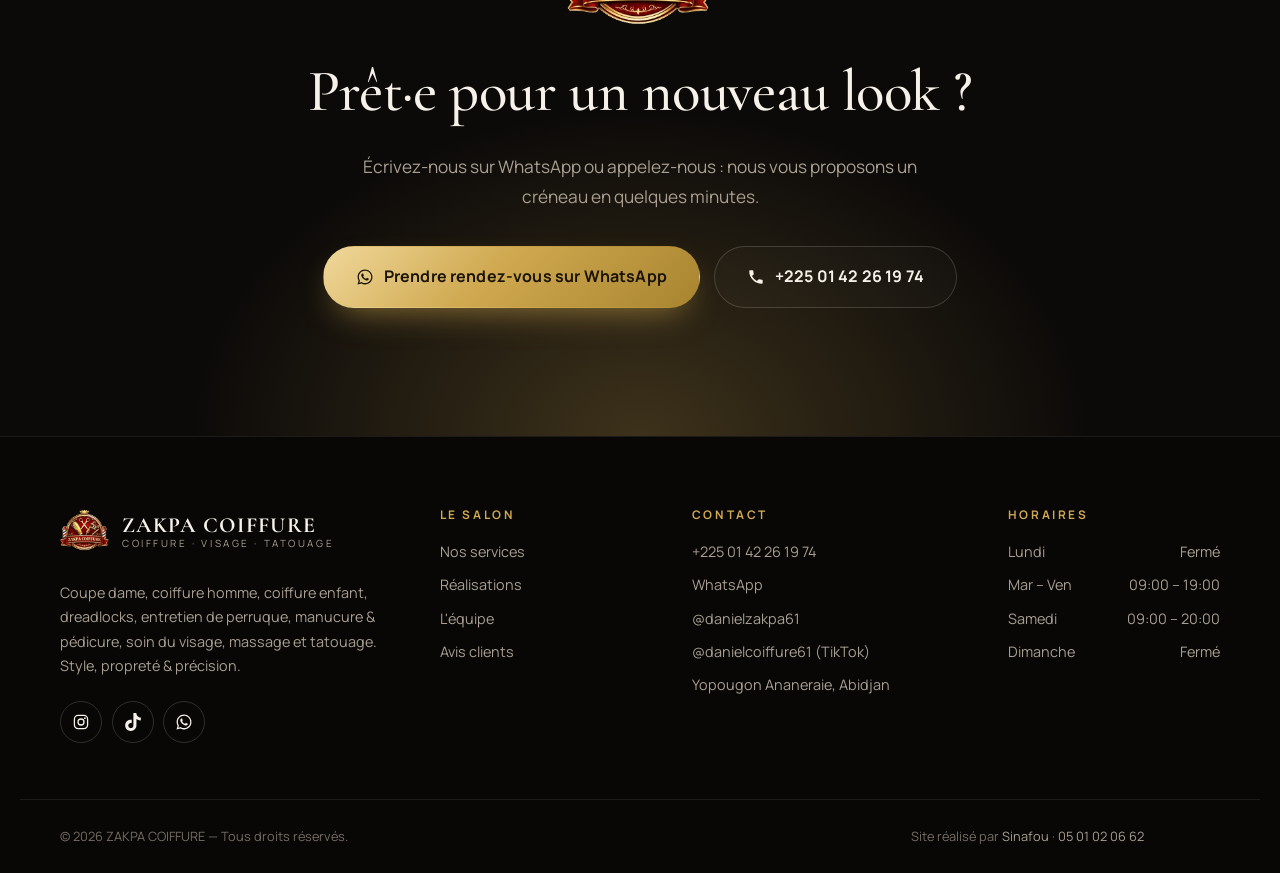
==== commit 66617b6b: "Galerie plus compacte : 4 colonnes, bouton « Voir plus » après 2 rangées Co-Authored-By: Claude Opus" ====
--- a/index.html
+++ b/index.html
@@ -488,6 +488,12 @@
         <span class="gallery__zoom" aria-hidden="true"><svg><use href="#i-zoom"/></svg></span>
       </button>
 
+      <button class="gallery__item ratio-32" data-cat="homme" data-type="image" aria-label="Agrandir : Coiffure homme">
+        <img src="assets/photos/coiffure-homme/capture-d-ecran-2026-11-06-a-11-03-59.jpg" width="1438" height="1038" loading="lazy" decoding="async" alt="Coiffure homme — réalisation du salon">
+        <span class="gallery__cap">Coiffure homme</span>
+        <span class="gallery__zoom" aria-hidden="true"><svg><use href="#i-zoom"/></svg></span>
+      </button>
+
       <button class="gallery__item ratio-11" data-cat="homme" data-type="image" aria-label="Agrandir : Coiffure homme">
         <img src="assets/photos/coiffure-homme/whatsapp-image-2026-09-24-at-10-44-09.jpeg" width="1301" height="1400" loading="lazy" decoding="async" alt="Coiffure homme — réalisation du salon">
         <span class="gallery__cap">Coiffure homme</span>
@@ -500,6 +506,12 @@
         <span class="gallery__zoom" aria-hidden="true"><svg><use href="#i-zoom"/></svg></span>
       </button>
 
+      <button class="gallery__item ratio-916" data-cat="homme" data-type="video" data-poster="assets/videos/coiffure-homme/download-1.jpg" data-video="assets/videos/coiffure-homme/download-1.mp4" aria-label="Lire la vidéo : Download 1">
+        <img src="assets/videos/coiffure-homme/download-1.jpg" width="576" height="1024" loading="lazy" decoding="async" alt="Vidéo : Download 1">
+        <span class="gallery__cap">Vidéo · Download 1</span>
+        <span class="gallery__play" aria-hidden="true"><svg><use href="#i-play"/></svg></span>
+      </button>
+
       <button class="gallery__item ratio-34" data-cat="locks" data-type="image" aria-label="Agrandir : Locks perles dorées">
         <img src="assets/photos/locks-tresses/locks-perles-dorees.jpeg" width="1050" height="1400" loading="lazy" decoding="async" alt="Locks perles dorées — réalisation du salon">
         <span class="gallery__cap">Locks perles dorées</span>
@@ -512,16 +524,22 @@
         <span class="gallery__play" aria-hidden="true"><svg><use href="#i-play"/></svg></span>
       </button>
 
-      <button class="gallery__item ratio-11" data-cat="tatouage" data-type="image" aria-label="Agrandir : Tatouage">
-        <img src="assets/photos/tatouage/whatsapp-image-2026-01-07-at-11-02-42-1.jpeg" width="1400" height="1239" loading="lazy" decoding="async" alt="Tatouage — réalisation du salon">
-        <span class="gallery__cap">Tatouage</span>
-        <span class="gallery__zoom" aria-hidden="true"><svg><use href="#i-zoom"/></svg></span>
-      </button>
-
       <button class="gallery__item ratio-34" data-cat="tatouage" data-type="image" aria-label="Agrandir : Tatouage">
         <img src="assets/photos/tatouage/whatsapp-image-2026-09-24-at-10-42-00.jpeg" width="922" height="1340" loading="lazy" decoding="async" alt="Tatouage — réalisation du salon">
         <span class="gallery__cap">Tatouage</span>
         <span class="gallery__zoom" aria-hidden="true"><svg><use href="#i-zoom"/></svg></span>
+      </button>
+
+      <button class="gallery__item ratio-916" data-cat="tatouage" data-type="video" data-poster="assets/videos/tatouage/download-3.jpg" data-video="assets/videos/tatouage/download-3.mp4" aria-label="Lire la vidéo : Download 3">
+        <img src="assets/videos/tatouage/download-3.jpg" width="576" height="1024" loading="lazy" decoding="async" alt="Vidéo : Download 3">
+        <span class="gallery__cap">Vidéo · Download 3</span>
+        <span class="gallery__play" aria-hidden="true"><svg><use href="#i-play"/></svg></span>
+      </button>
+
+      <button class="gallery__item ratio-916" data-cat="tatouage" data-type="video" data-poster="assets/videos/tatouage/download-5.jpg" data-video="assets/videos/tatouage/download-5.mp4" aria-label="Lire la vidéo : Download 5">
+        <img src="assets/videos/tatouage/download-5.jpg" width="576" height="1024" loading="lazy" decoding="async" alt="Vidéo : Download 5">
+        <span class="gallery__cap">Vidéo · Download 5</span>
+        <span class="gallery__play" aria-hidden="true"><svg><use href="#i-play"/></svg></span>
       </button>
       <!-- GALERIE:FIN -->
 
--- a/assets/css/styles.css
+++ b/assets/css/styles.css
@@ -343,7 +343,10 @@
 .chip:hover { border-color: var(--gold); color: var(--text); }
 .chip.is-active { background: var(--gold-grad); border-color: transparent; color: #1a1408; }
 
-.gallery { display: grid; grid-template-columns: repeat(3, 1fr); gap: 1.1rem; }
+.gallery { display: grid; grid-template-columns: repeat(4, 1fr); gap: 1rem; }
+.gallery__item.is-extra { display: none; }
+.gallery__more { display: flex; justify-content: center; margin-top: 2rem; }
+.gallery__more[hidden] { display: none; }
 .gallery__item {
   position: relative; display: block; width: 100%; padding: 0; margin: 0;
   border: 1px solid var(--line); border-radius: var(--radius-sm); overflow: hidden; background: var(--surface);
@@ -597,7 +600,7 @@
 @media (max-width: 1080px) {
   .grid--services { grid-template-columns: repeat(2, 1fr); }
   .infos { grid-template-columns: 1fr 1fr; }
-  .gallery { grid-template-columns: repeat(2, 1fr); }
+  .gallery { grid-template-columns: repeat(3, 1fr); }
   .infos__card--map { grid-column: 1 / -1; }
   .footer__inner { grid-template-columns: 1fr 1fr; }
   .nav ul { gap: 1.2rem; }
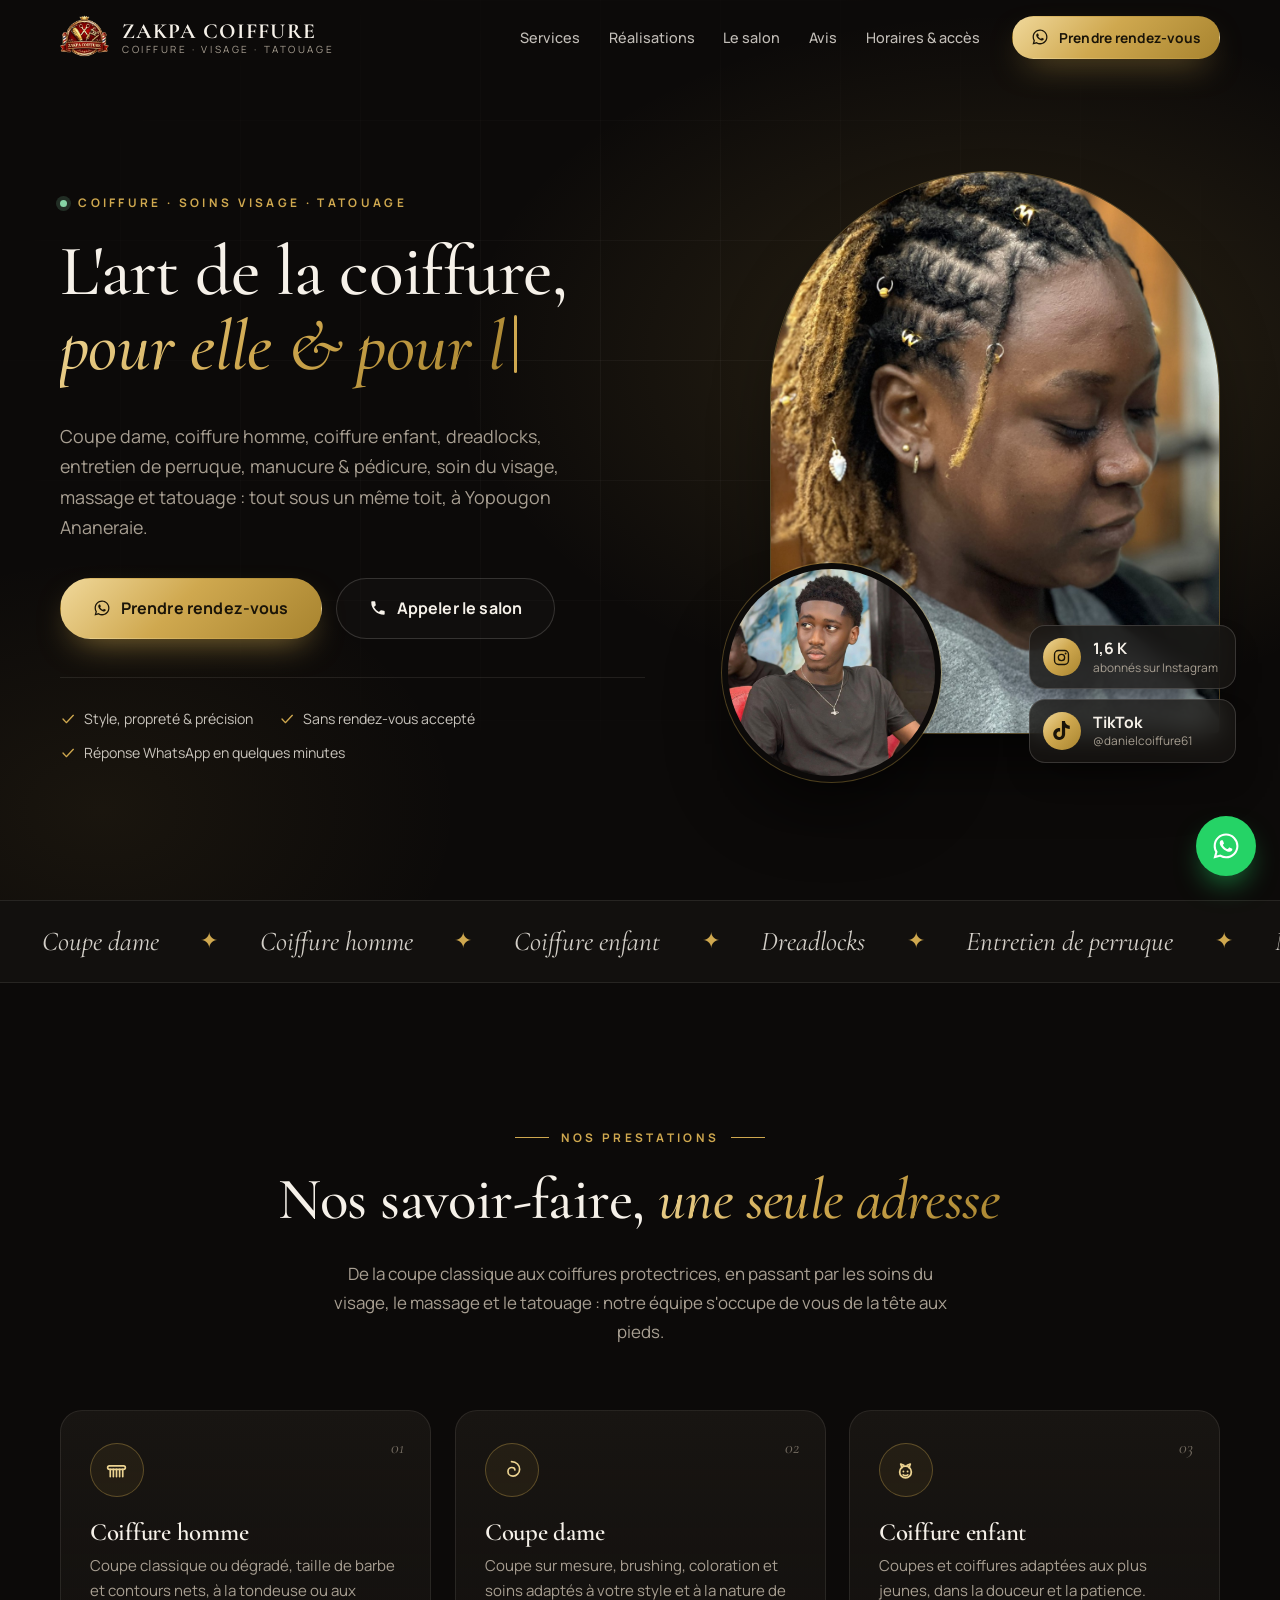
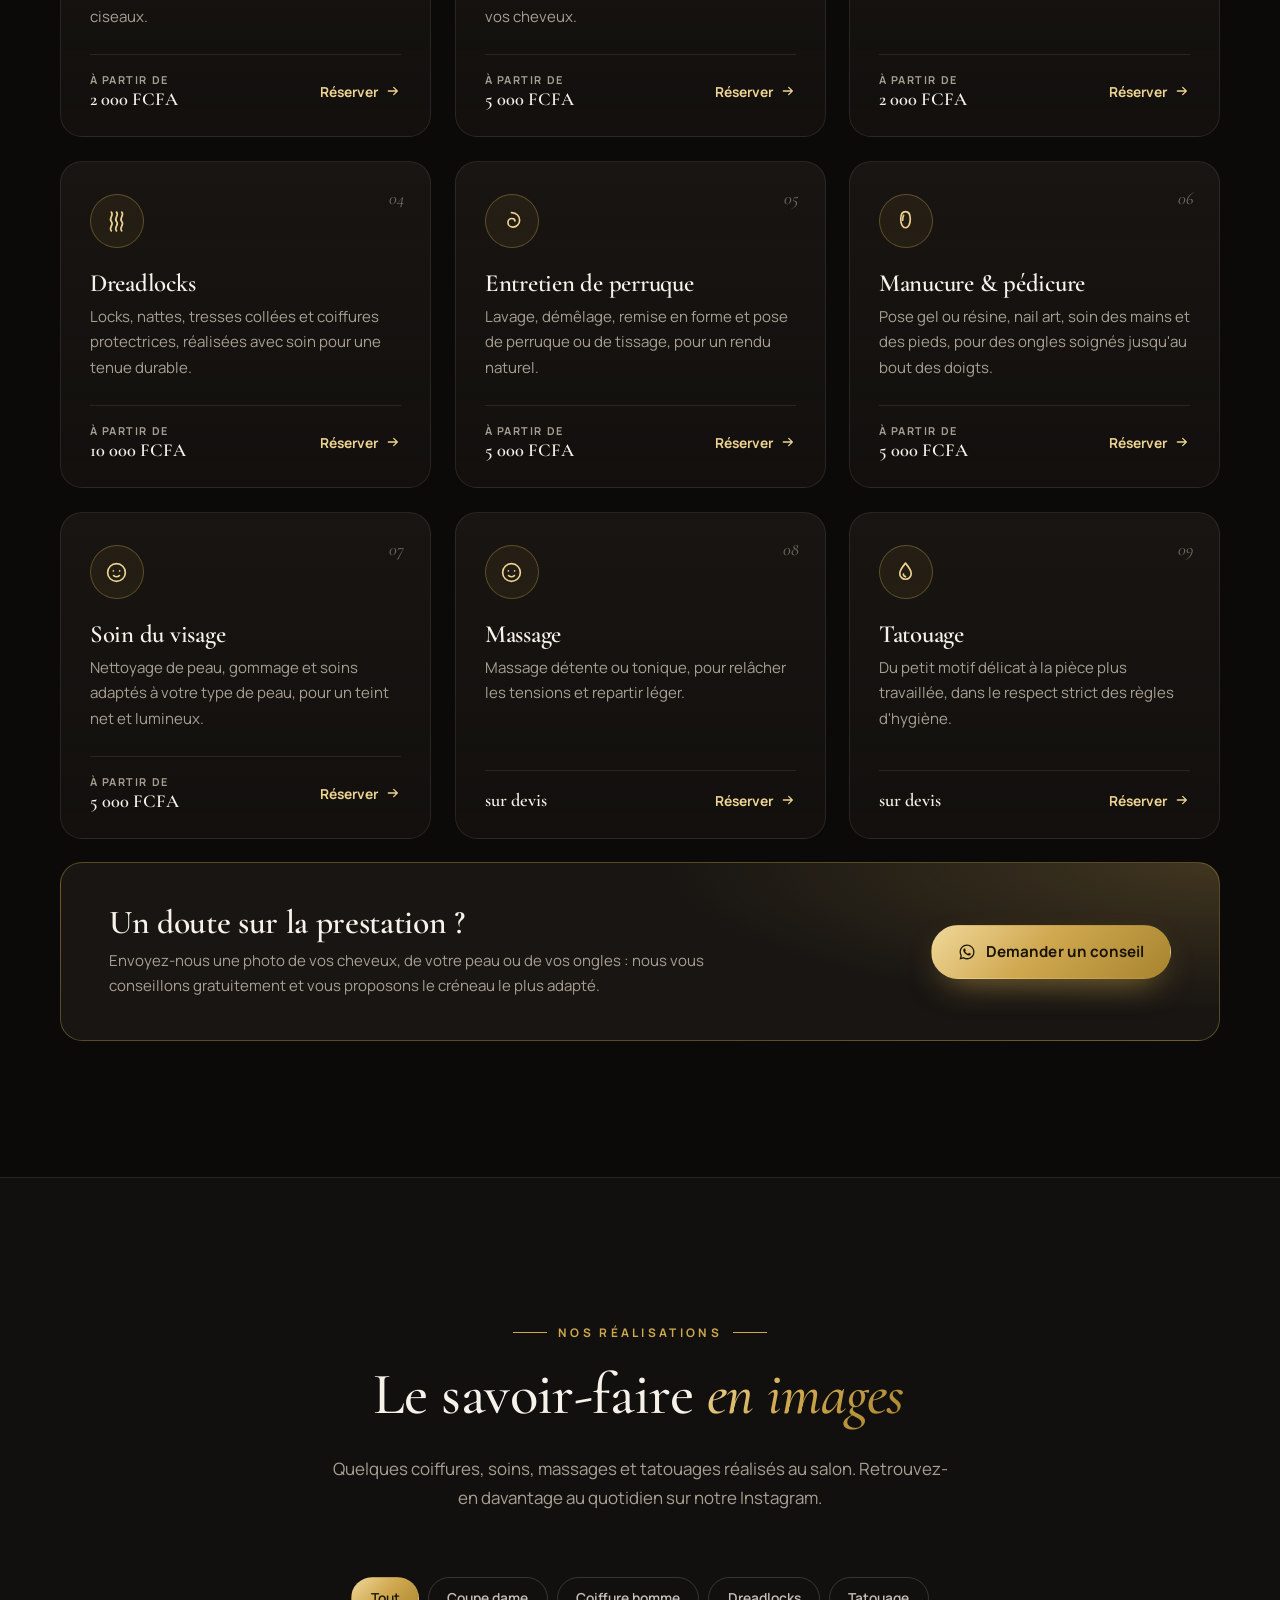
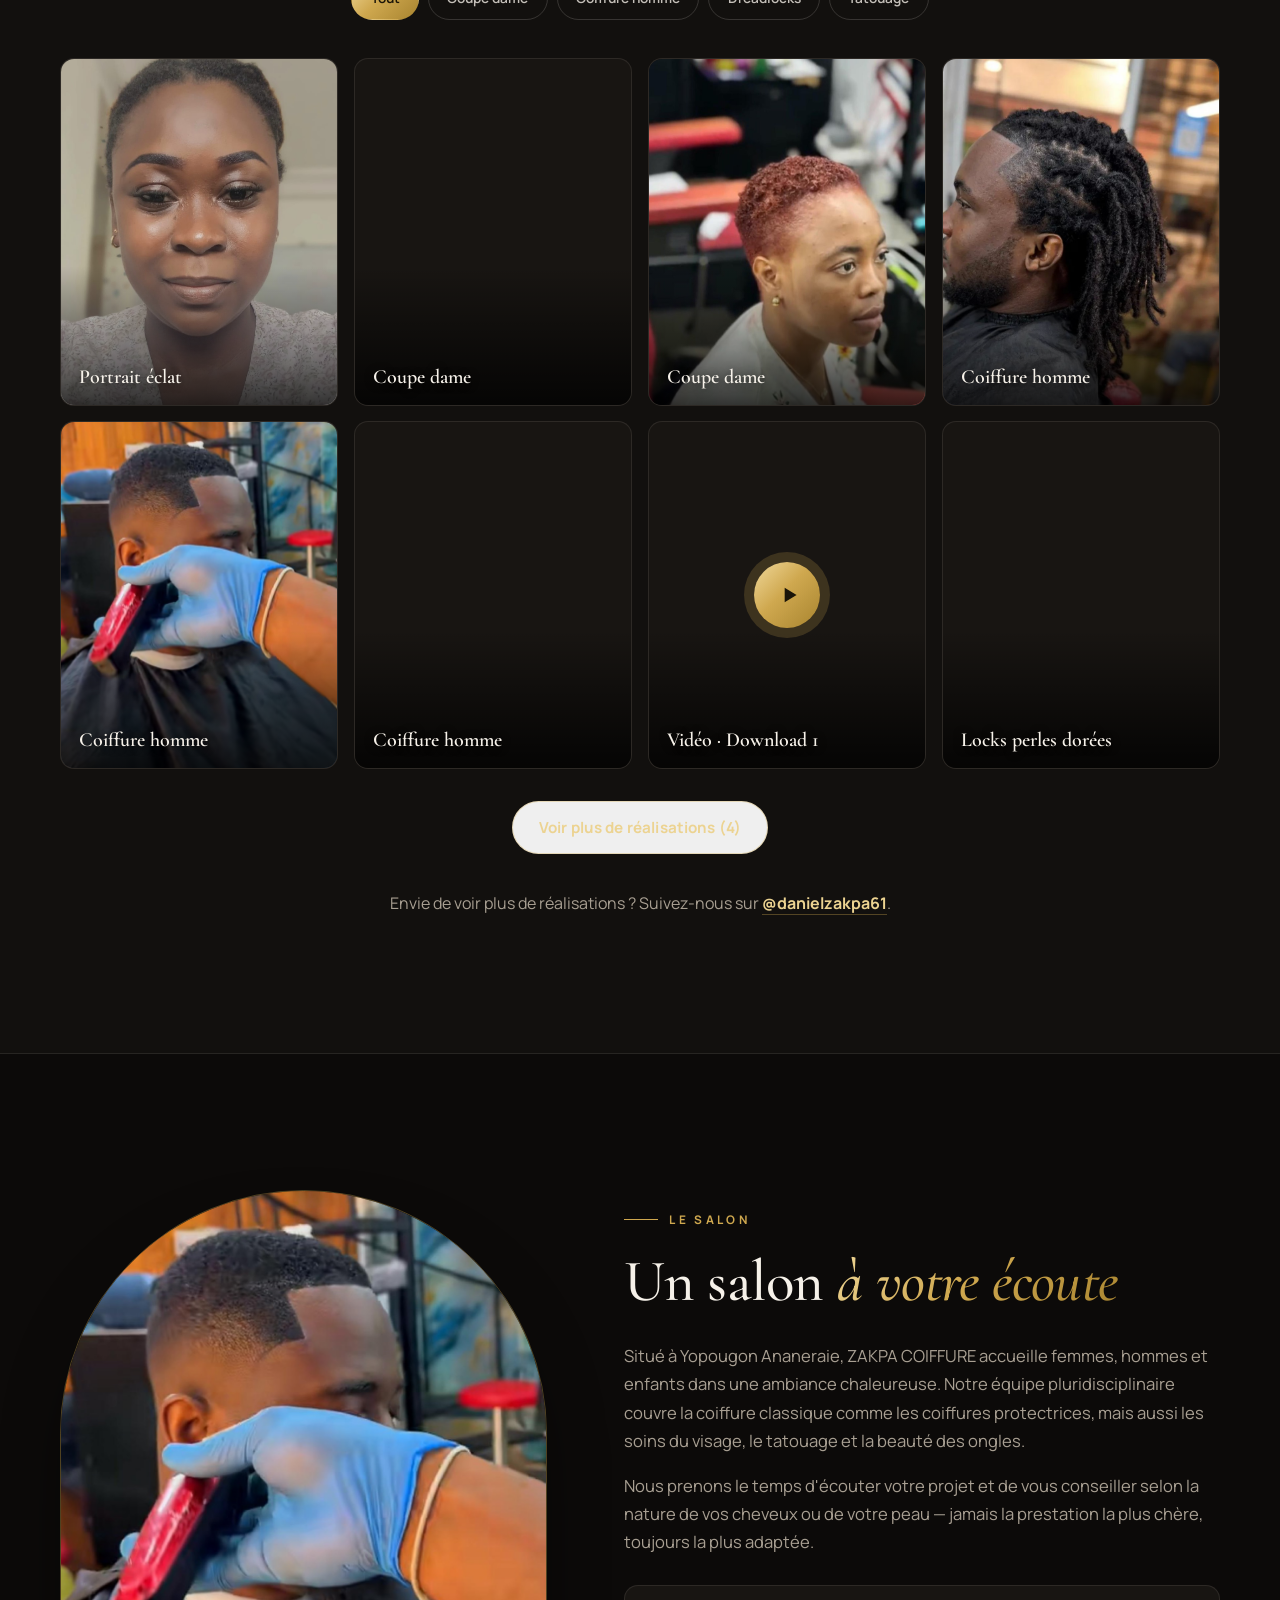
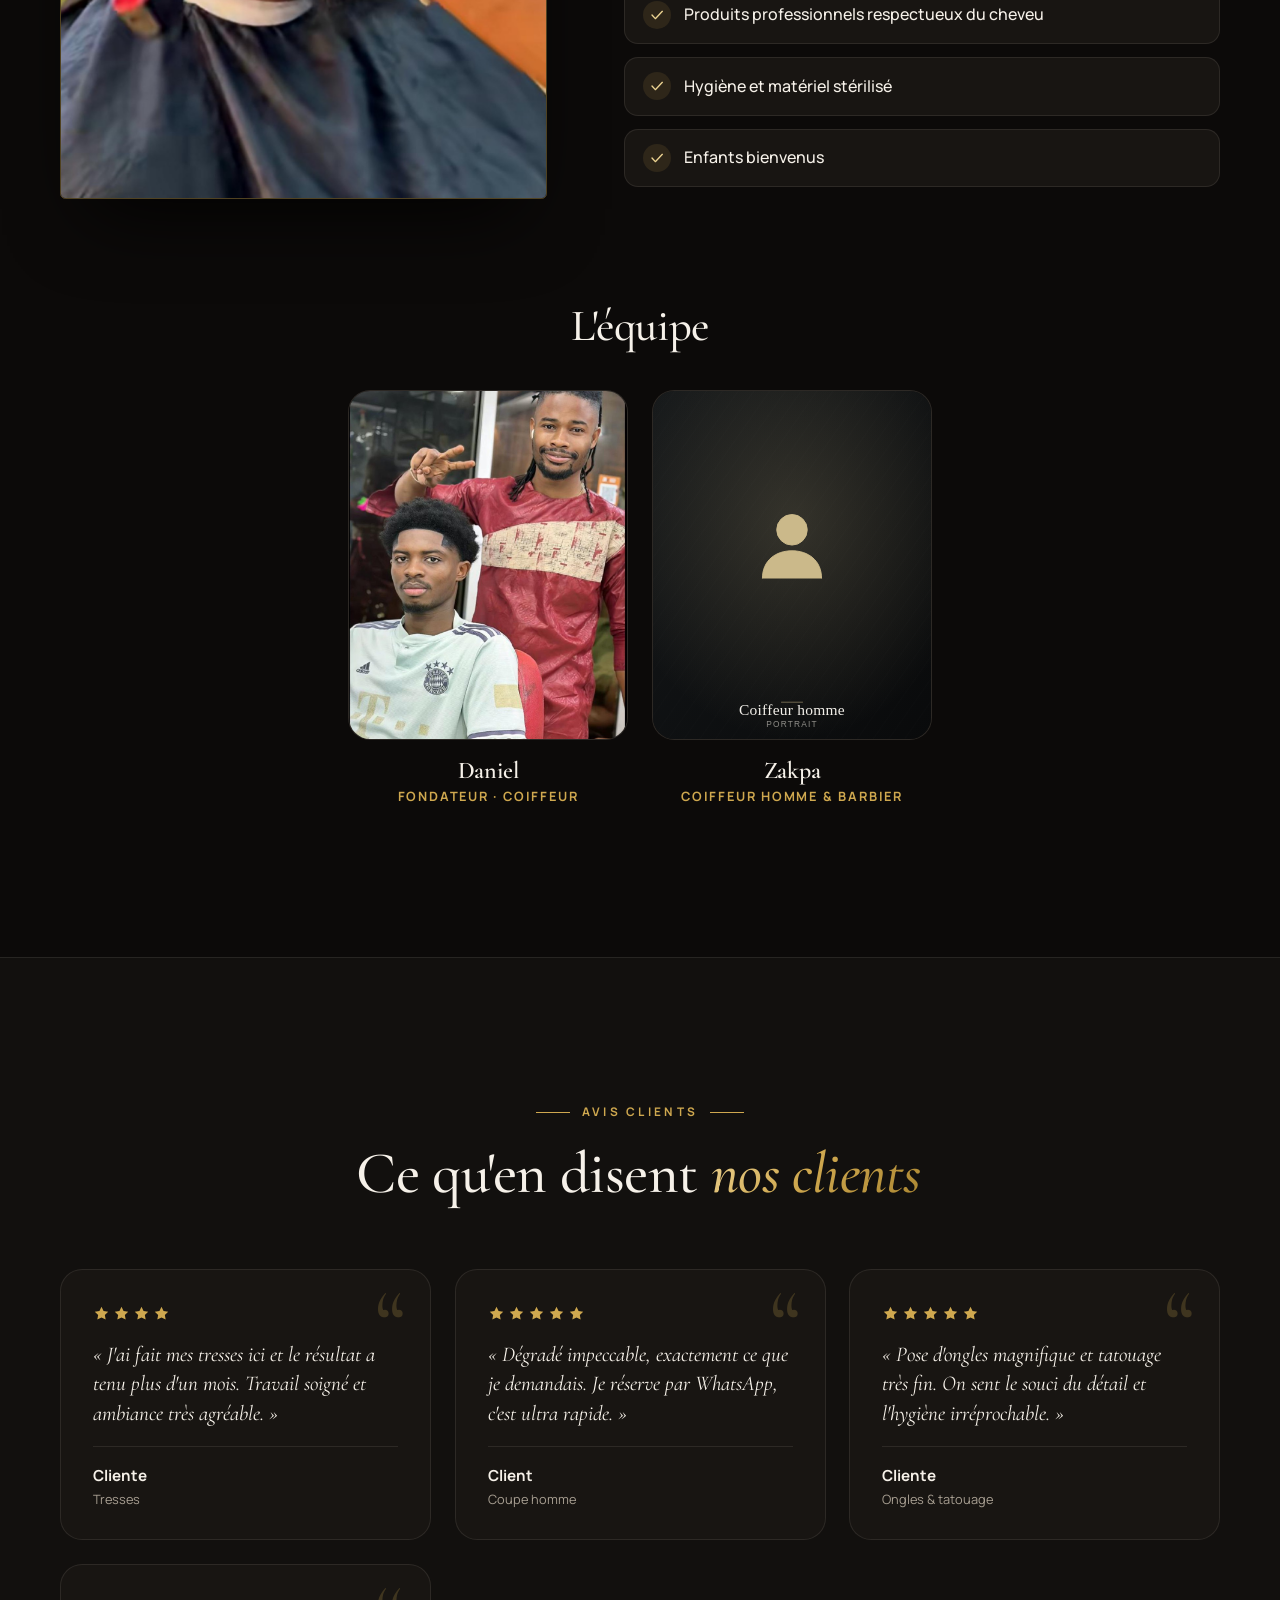
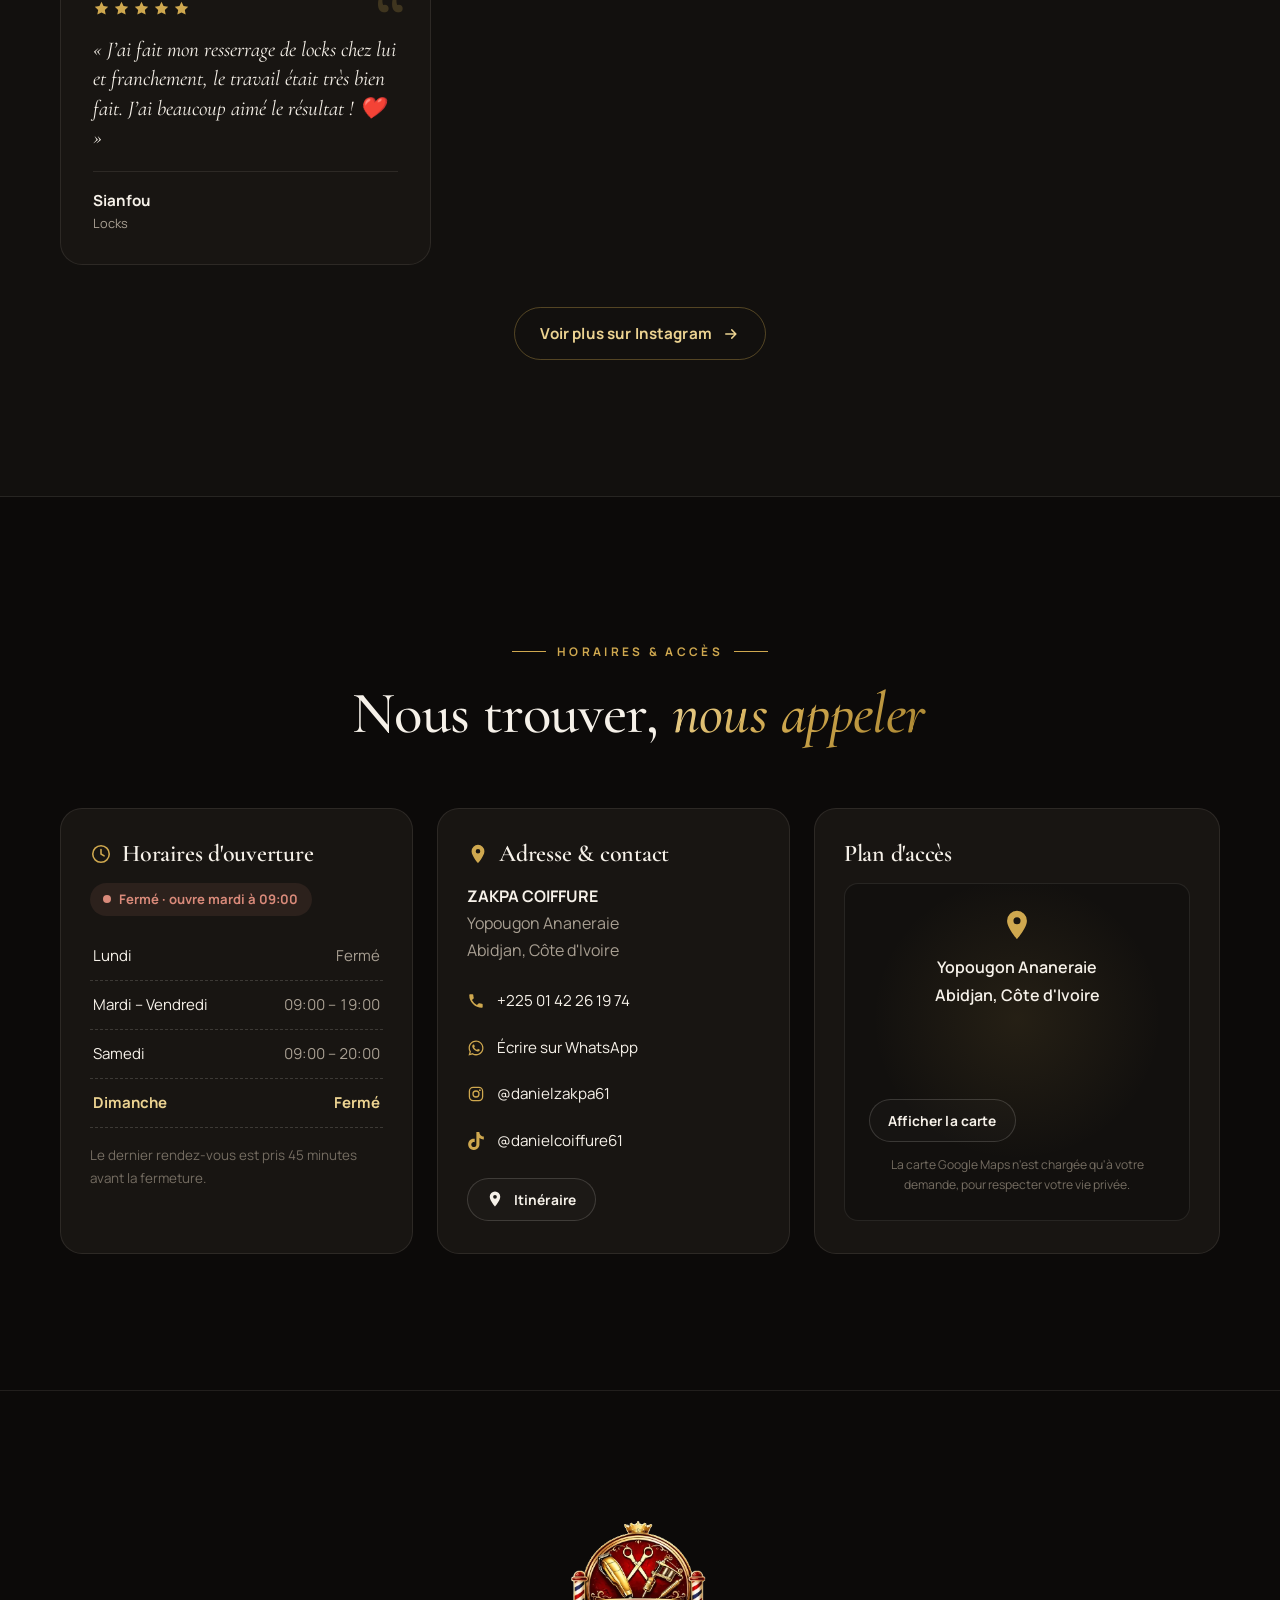
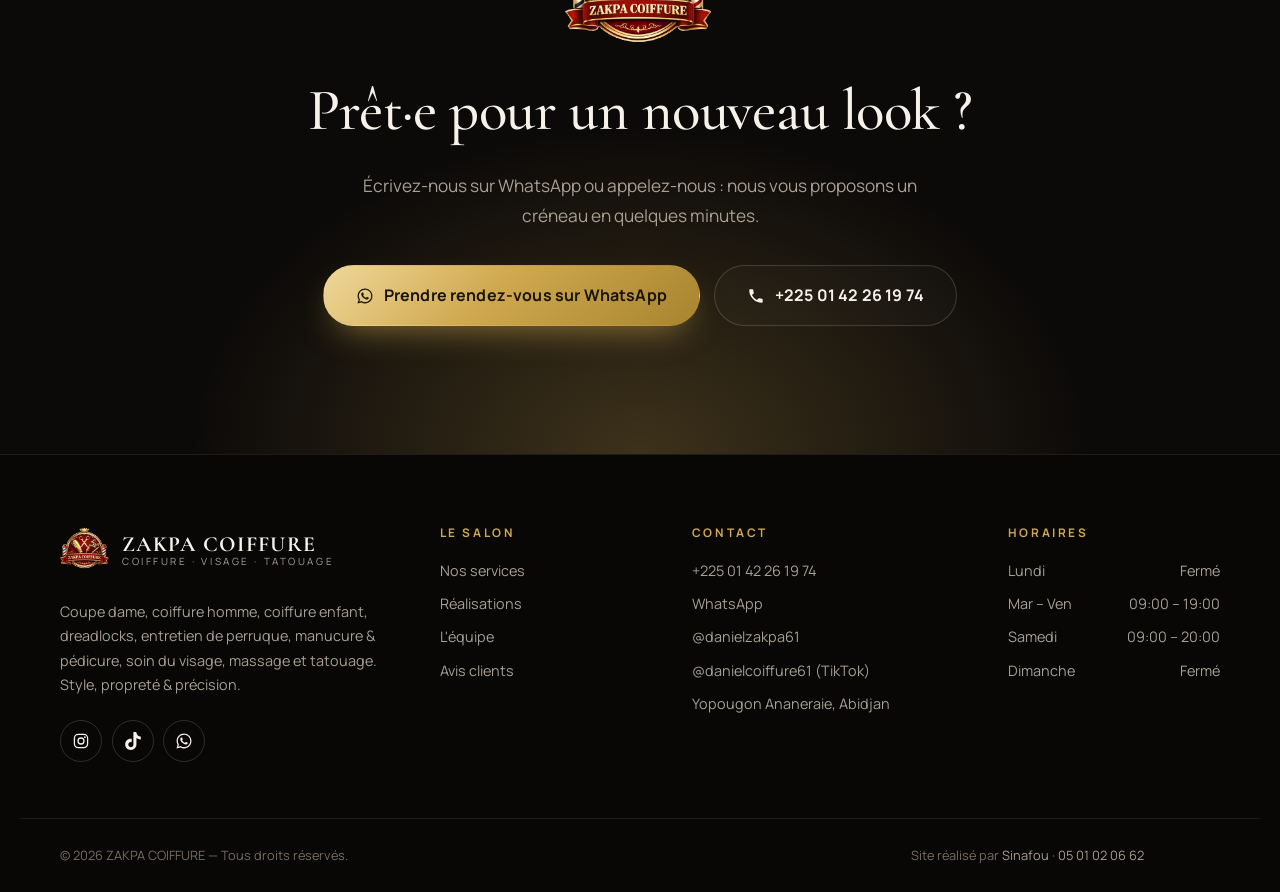
==== commit aa7ae4b3: "Prix : « à partir de » au lieu de « dès », en petite étiquette au-dessus du montant Co-Authored-By: " ====
--- a/index.html
+++ b/index.html
@@ -308,7 +308,7 @@
         <h3>Coiffure homme</h3>
         <p>Coupe classique ou dégradé, taille de barbe et contours nets, à la tondeuse ou aux ciseaux.</p>
         <footer class="service__foot">
-          <span class="service__price">dès 2&nbsp;000&nbsp;FCFA</span>
+          <span class="service__price"><small>à partir de</small> 2&nbsp;000&nbsp;FCFA</span>
           <a class="link-arrow"
              href="https://wa.me/2250142261974"
              data-wa data-wa-message="Bonjour 👋 Je souhaite un rendez-vous pour une coiffure homme.">
@@ -322,7 +322,7 @@
         <h3>Coupe dame</h3>
         <p>Coupe sur mesure, brushing, coloration et soins adaptés à votre style et à la nature de vos cheveux.</p>
         <footer class="service__foot">
-          <span class="service__price">dès 5&nbsp;000&nbsp;FCFA</span>
+          <span class="service__price"><small>à partir de</small> 5&nbsp;000&nbsp;FCFA</span>
           <a class="link-arrow"
              href="https://wa.me/2250142261974"
              data-wa data-wa-message="Bonjour 👋 Je souhaite un rendez-vous pour une coupe dame.">
@@ -336,7 +336,7 @@
         <h3>Coiffure enfant</h3>
         <p>Coupes et coiffures adaptées aux plus jeunes, dans la douceur et la patience.</p>
         <footer class="service__foot">
-          <span class="service__price">dès 2&nbsp;000&nbsp;FCFA</span>
+          <span class="service__price"><small>à partir de</small> 2&nbsp;000&nbsp;FCFA</span>
           <a class="link-arrow"
              href="https://wa.me/2250142261974"
              data-wa data-wa-message="Bonjour 👋 Je souhaite un rendez-vous pour une coiffure enfant.">
@@ -350,7 +350,7 @@
         <h3>Dreadlocks</h3>
         <p>Locks, nattes, tresses collées et coiffures protectrices, réalisées avec soin pour une tenue durable.</p>
         <footer class="service__foot">
-          <span class="service__price">dès 10&nbsp;000&nbsp;FCFA</span>
+          <span class="service__price"><small>à partir de</small> 10&nbsp;000&nbsp;FCFA</span>
           <a class="link-arrow"
              href="https://wa.me/2250142261974"
              data-wa data-wa-message="Bonjour 👋 Je souhaite un rendez-vous pour des dreadlocks.">
@@ -364,7 +364,7 @@
         <h3>Entretien de perruque</h3>
         <p>Lavage, démêlage, remise en forme et pose de perruque ou de tissage, pour un rendu naturel.</p>
         <footer class="service__foot">
-          <span class="service__price">dès 5&nbsp;000&nbsp;FCFA</span>
+          <span class="service__price"><small>à partir de</small> 5&nbsp;000&nbsp;FCFA</span>
           <a class="link-arrow"
              href="https://wa.me/2250142261974"
              data-wa data-wa-message="Bonjour 👋 Je souhaite un rendez-vous pour l'entretien d'une perruque.">
@@ -378,7 +378,7 @@
         <h3>Manucure &amp; pédicure</h3>
         <p>Pose gel ou résine, nail art, soin des mains et des pieds, pour des ongles soignés jusqu'au bout des doigts.</p>
         <footer class="service__foot">
-          <span class="service__price">dès 5&nbsp;000&nbsp;FCFA</span>
+          <span class="service__price"><small>à partir de</small> 5&nbsp;000&nbsp;FCFA</span>
           <a class="link-arrow"
              href="https://wa.me/2250142261974"
              data-wa data-wa-message="Bonjour 👋 Je souhaite un rendez-vous pour une manucure / pédicure.">
@@ -392,7 +392,7 @@
         <h3>Soin du visage</h3>
         <p>Nettoyage de peau, gommage et soins adaptés à votre type de peau, pour un teint net et lumineux.</p>
         <footer class="service__foot">
-          <span class="service__price">dès 5&nbsp;000&nbsp;FCFA</span>
+          <span class="service__price"><small>à partir de</small> 5&nbsp;000&nbsp;FCFA</span>
           <a class="link-arrow"
              href="https://wa.me/2250142261974"
              data-wa data-wa-message="Bonjour 👋 Je souhaite un rendez-vous pour un soin du visage.">
--- a/assets/css/styles.css
+++ b/assets/css/styles.css
@@ -317,7 +317,11 @@
   display: flex; align-items: center; justify-content: space-between; gap: 1rem;
   padding-top: 1.1rem; margin-top: .6rem; border-top: 1px solid var(--line);
 }
-.service__price { font-family: var(--serif); font-size: 1.15rem; font-weight: 600; color: var(--text); }
+.service__price { font-family: var(--serif); font-size: 1.15rem; font-weight: 600; color: var(--text); line-height: 1.2; }
+.service__price small {
+  display: block; margin-bottom: .15rem;
+  font-family: var(--sans); font-size: .68rem; font-weight: 700; letter-spacing: .14em; text-transform: uppercase; color: var(--muted);
+}
 
 .service--cta {
   grid-column: 1 / -1; flex-direction: row; align-items: center; justify-content: space-between; gap: 2rem;
@@ -587,8 +591,29 @@
 .hero__figure--main img   { animation: respirer 14s ease-in-out infinite alternate; }
 @keyframes respirer { from { transform: scale(1); } to { transform: scale(1.07); } }
 
-.js .reveal { opacity: 0; transform: translateY(26px); transition: opacity .8s var(--ease), transform .8s var(--ease); }
+/* Apparition en 3D : l'élément se redresse en arrivant (aussi sur téléphone) */
+.js .reveal {
+  opacity: 0; transform: perspective(1000px) translateY(30px) rotateX(12deg); transform-origin: 50% 0;
+  transition: opacity .8s var(--ease), transform .9s var(--ease);
+}
 .js .reveal.is-visible { opacity: 1; transform: none; }
+
+/* Effets 3D à la souris (voir main.js, « 8 bis ») */
+.hero__media {
+  transform: perspective(1200px) rotateY(calc(var(--hx, 0) * 7deg)) rotateX(calc(var(--hy, 0) * -6deg));
+  transition: transform .8s var(--ease);
+}
+.hero__figure--sub { translate: calc(var(--hx, 0) * -22px) calc(var(--hy, 0) * -16px); transition: translate .8s var(--ease); }
+.hero__badges      { translate: calc(var(--hx, 0) * 18px) calc(var(--hy, 0) * 12px); transition: translate .8s var(--ease); }
+
+.tilt { position: relative; will-change: transform; }
+.tilt__shine {
+  position: absolute; inset: 0; z-index: 3; pointer-events: none; border-radius: inherit;
+  background: radial-gradient(420px circle at var(--mx, 50%) var(--my, 50%), rgba(231, 199, 120, .18), transparent 45%);
+  opacity: 0; transition: opacity .35s;
+}
+.tilt:hover .tilt__shine { opacity: 1; }
+.tilt:hover { box-shadow: 0 22px 45px -18px rgba(0, 0, 0, .7); }
 
 @media (prefers-reduced-motion: reduce) {
   html { scroll-behavior: auto; }
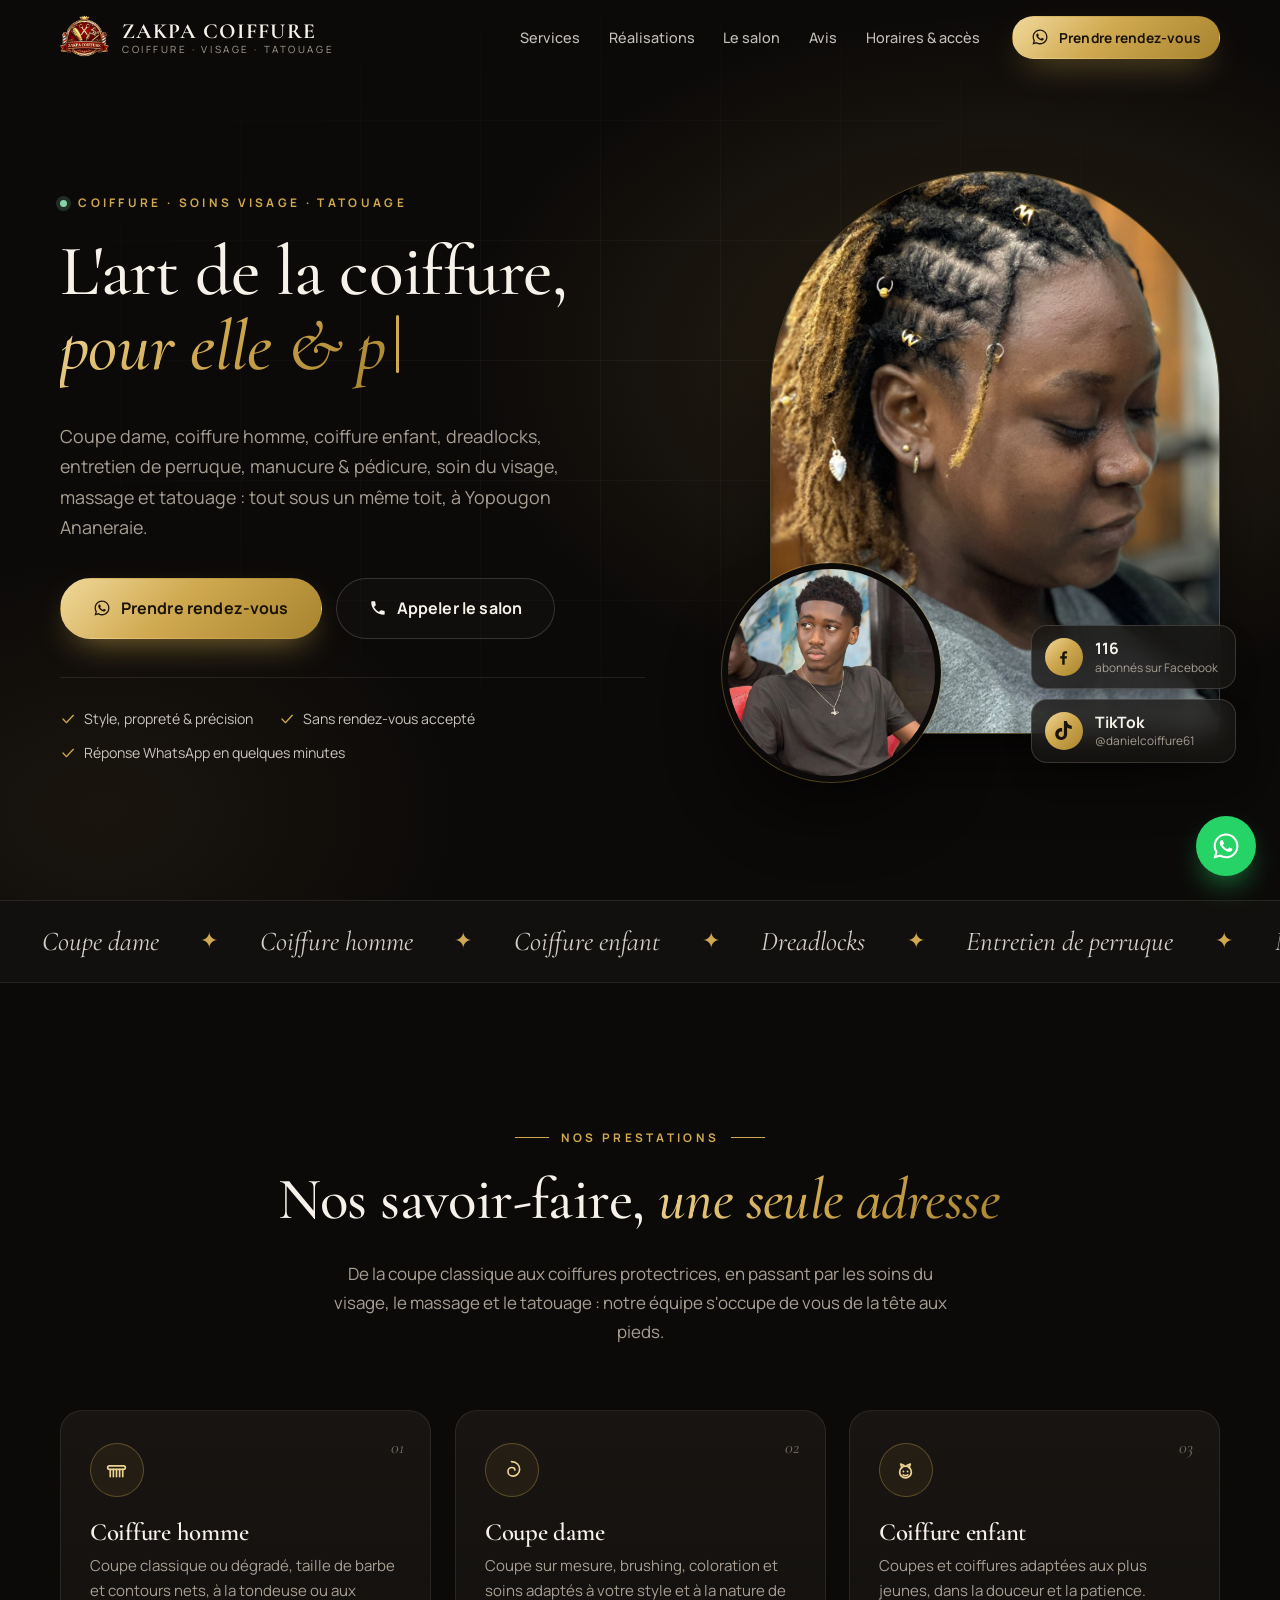
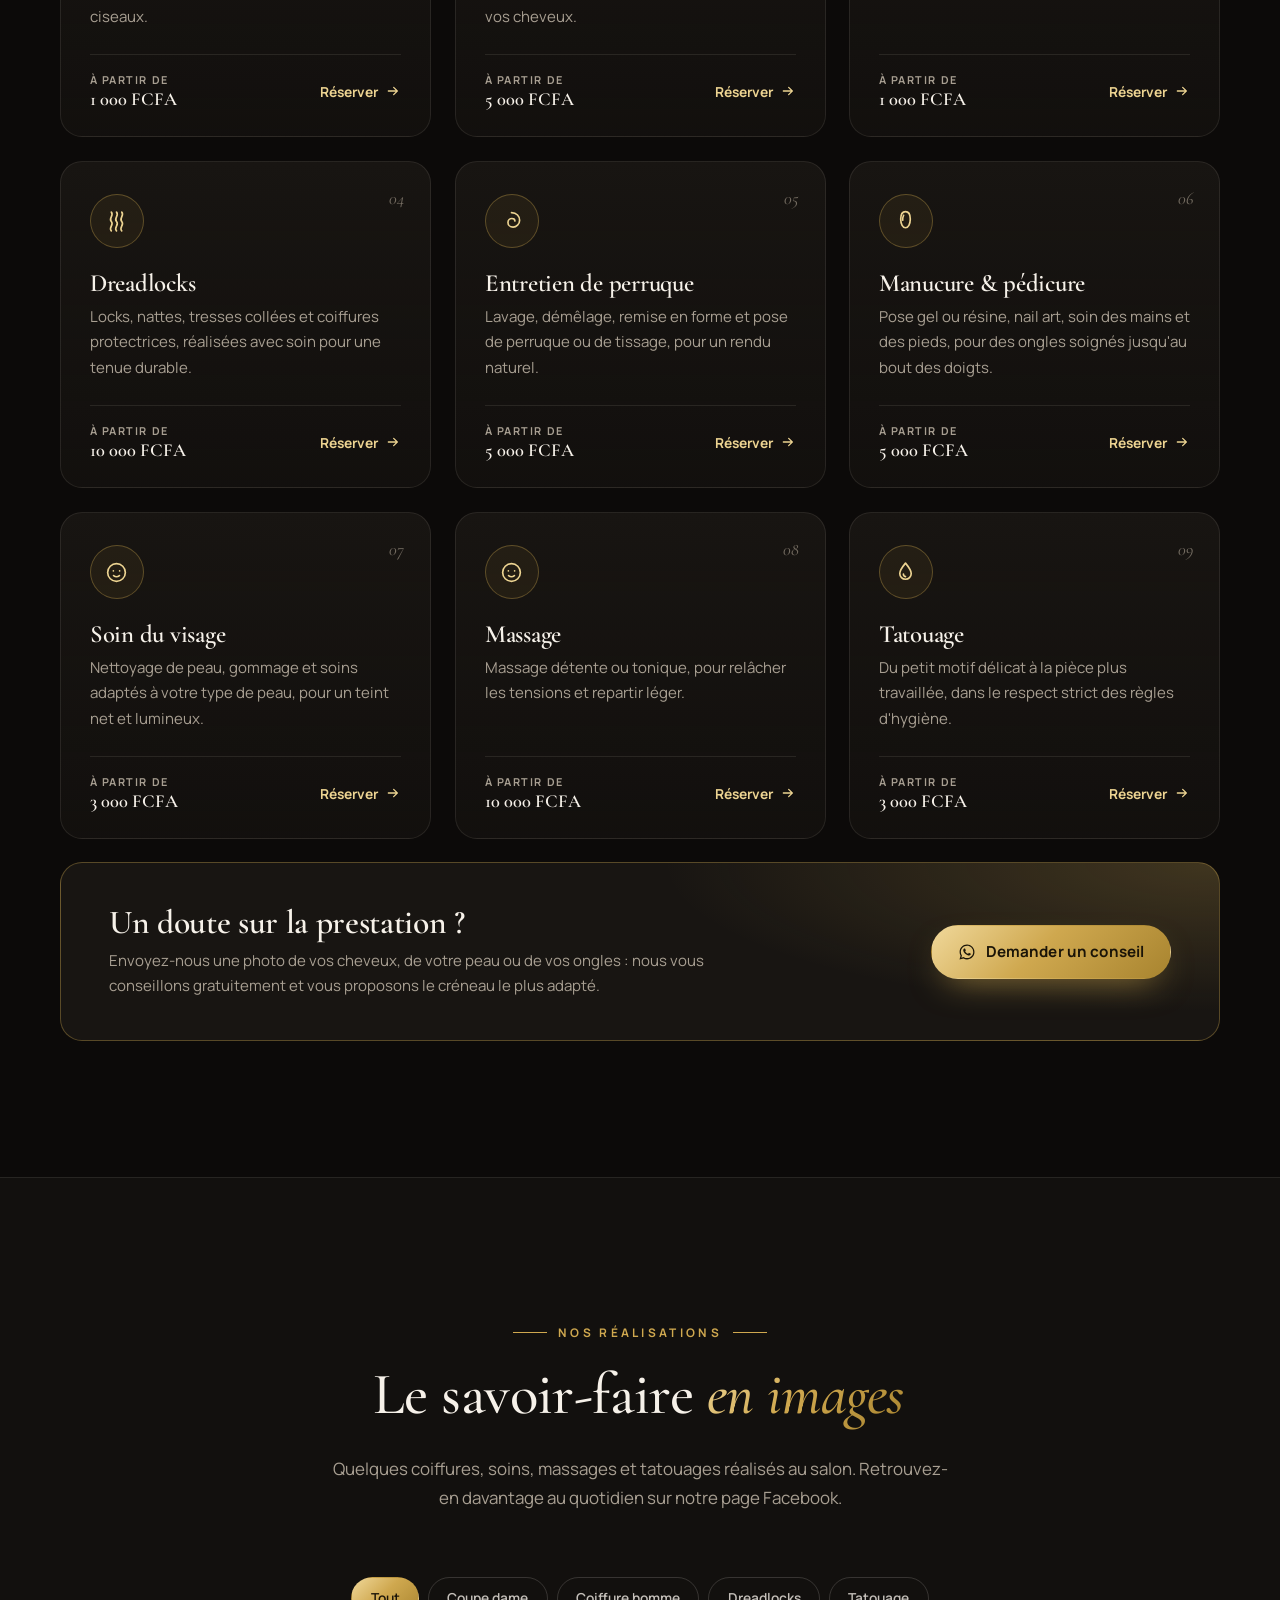
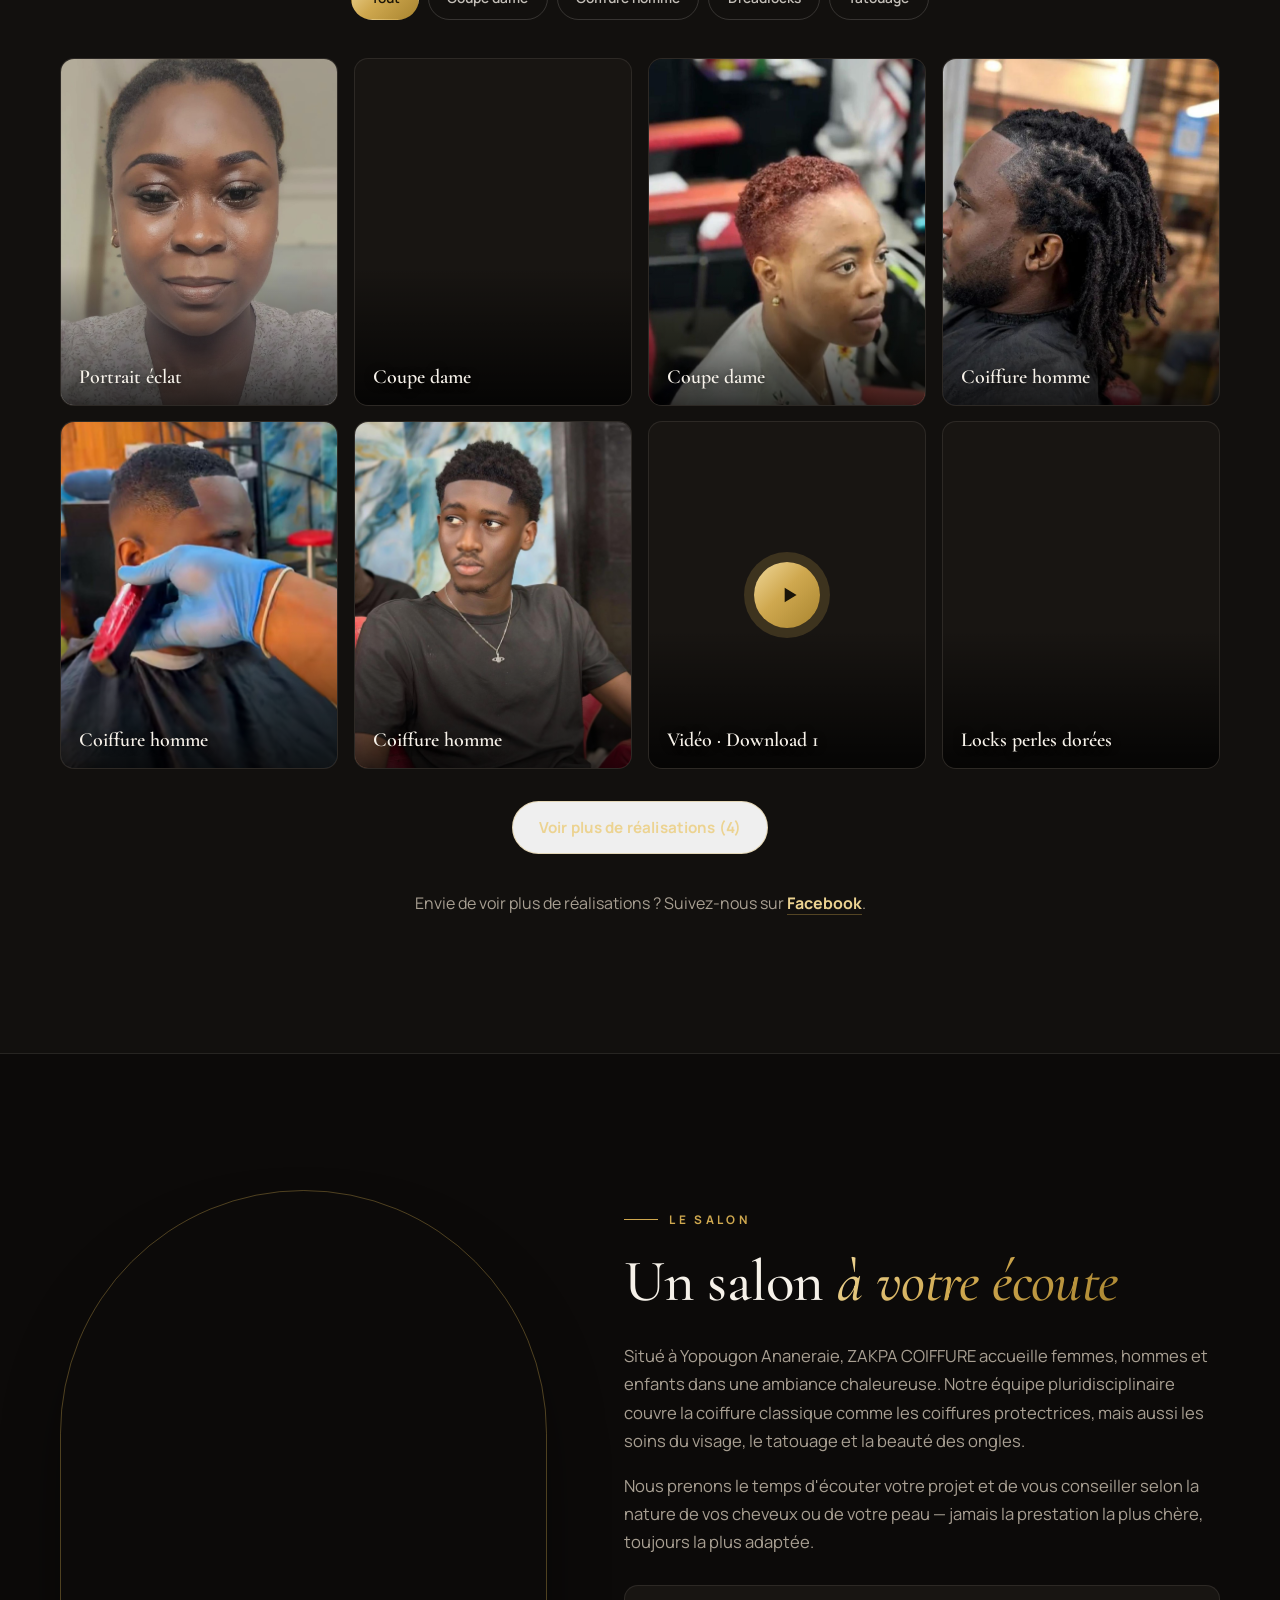
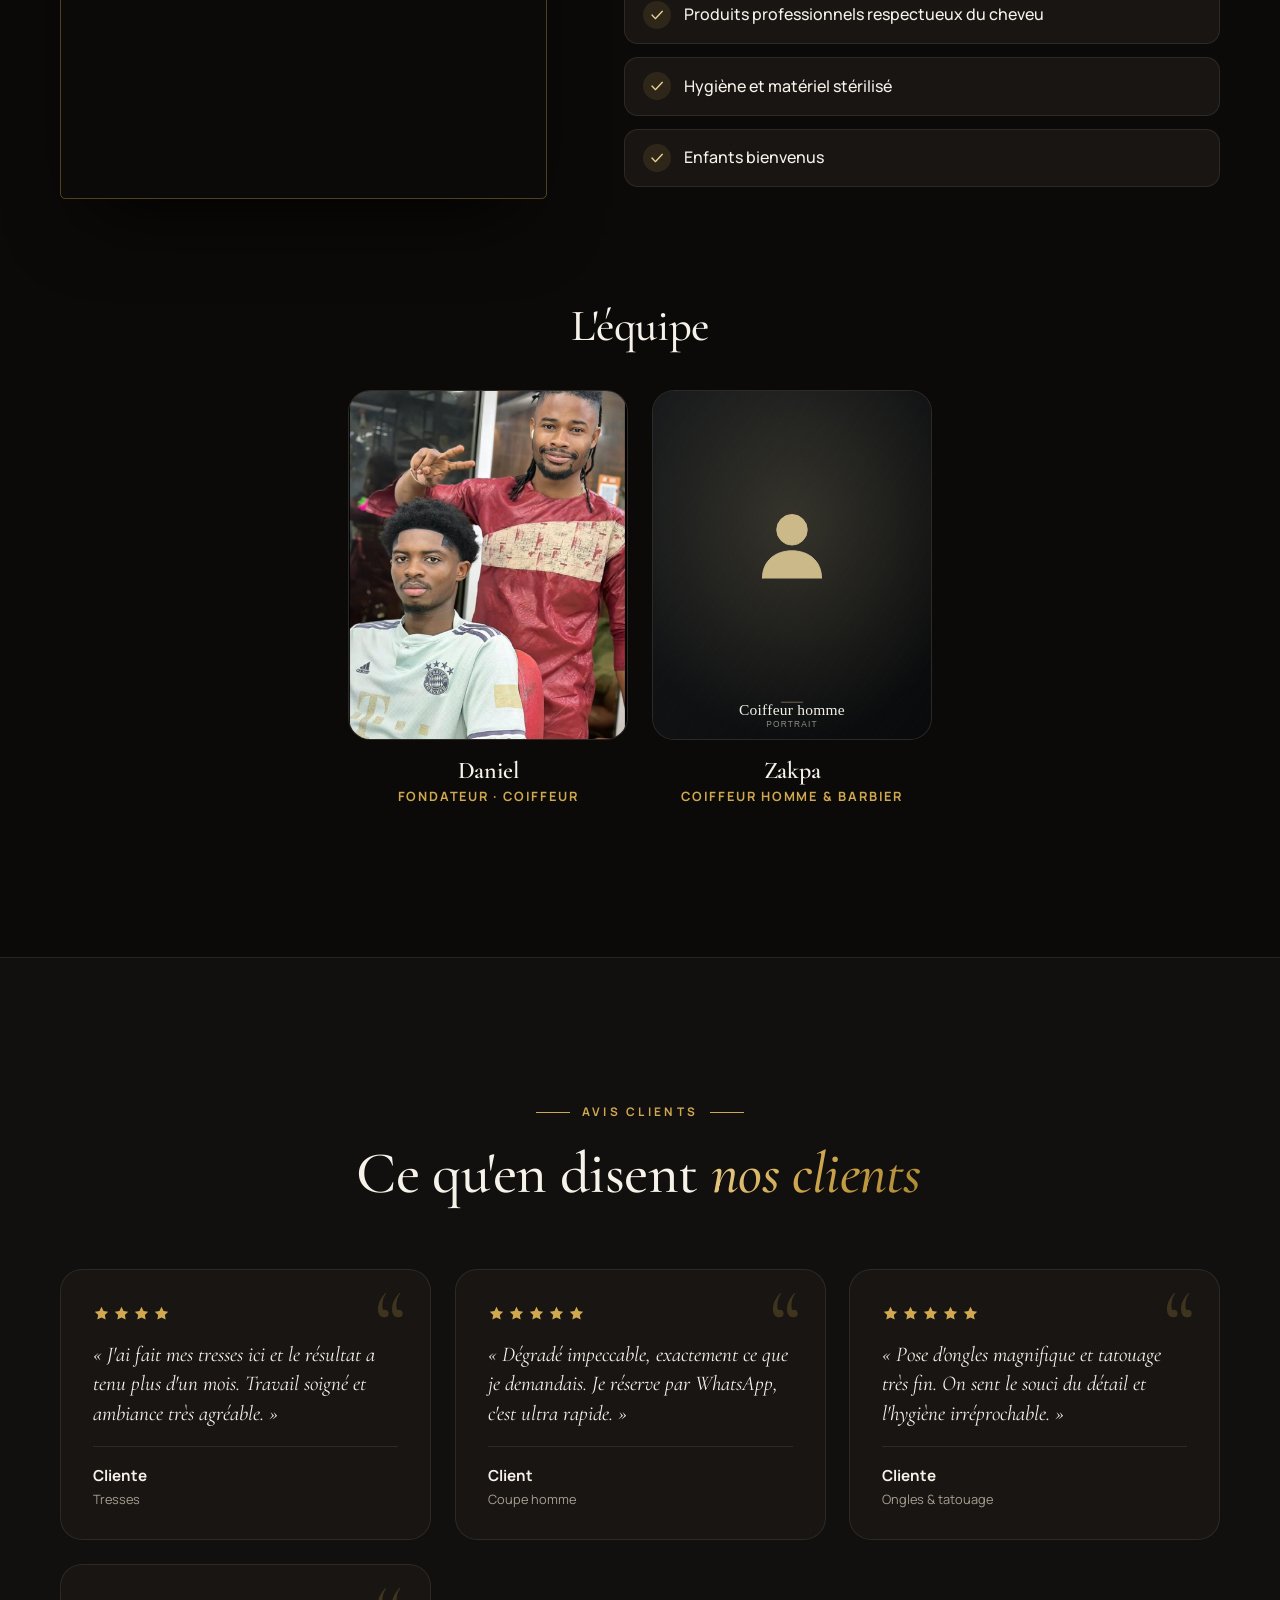
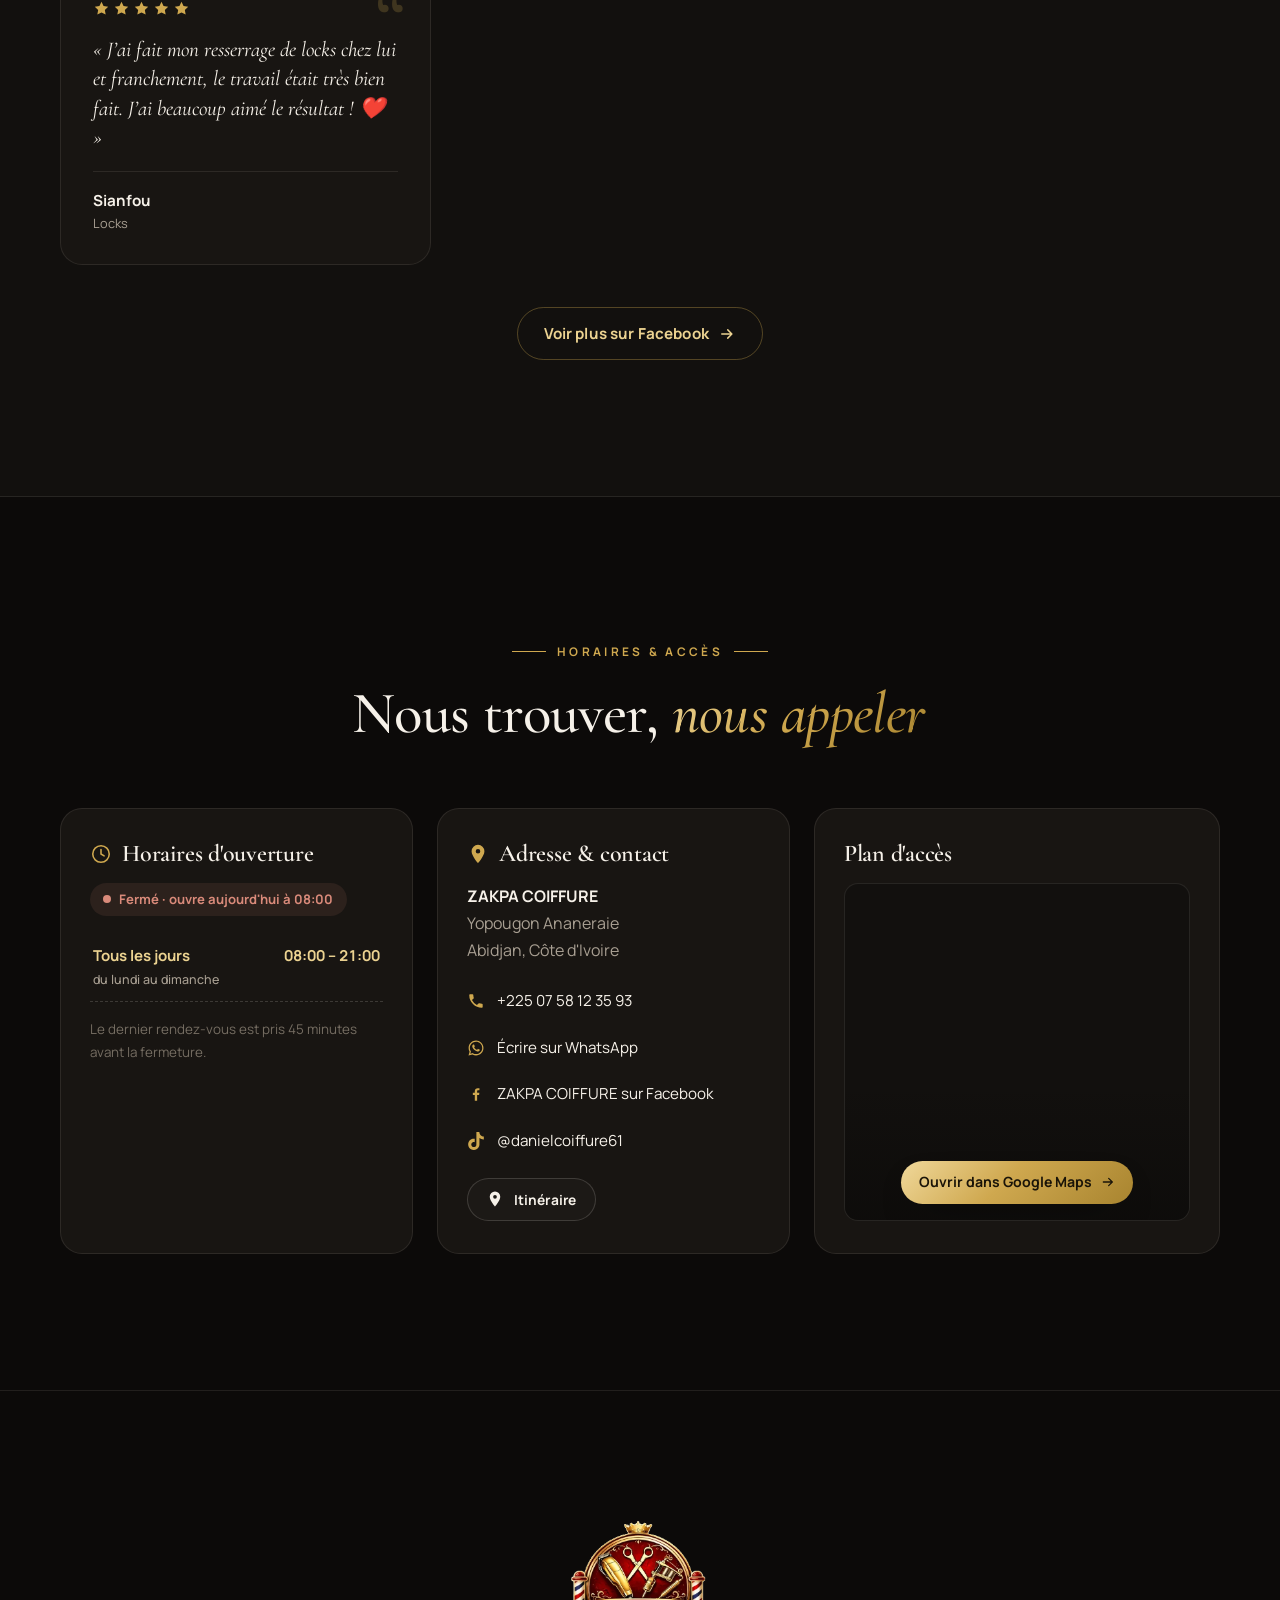
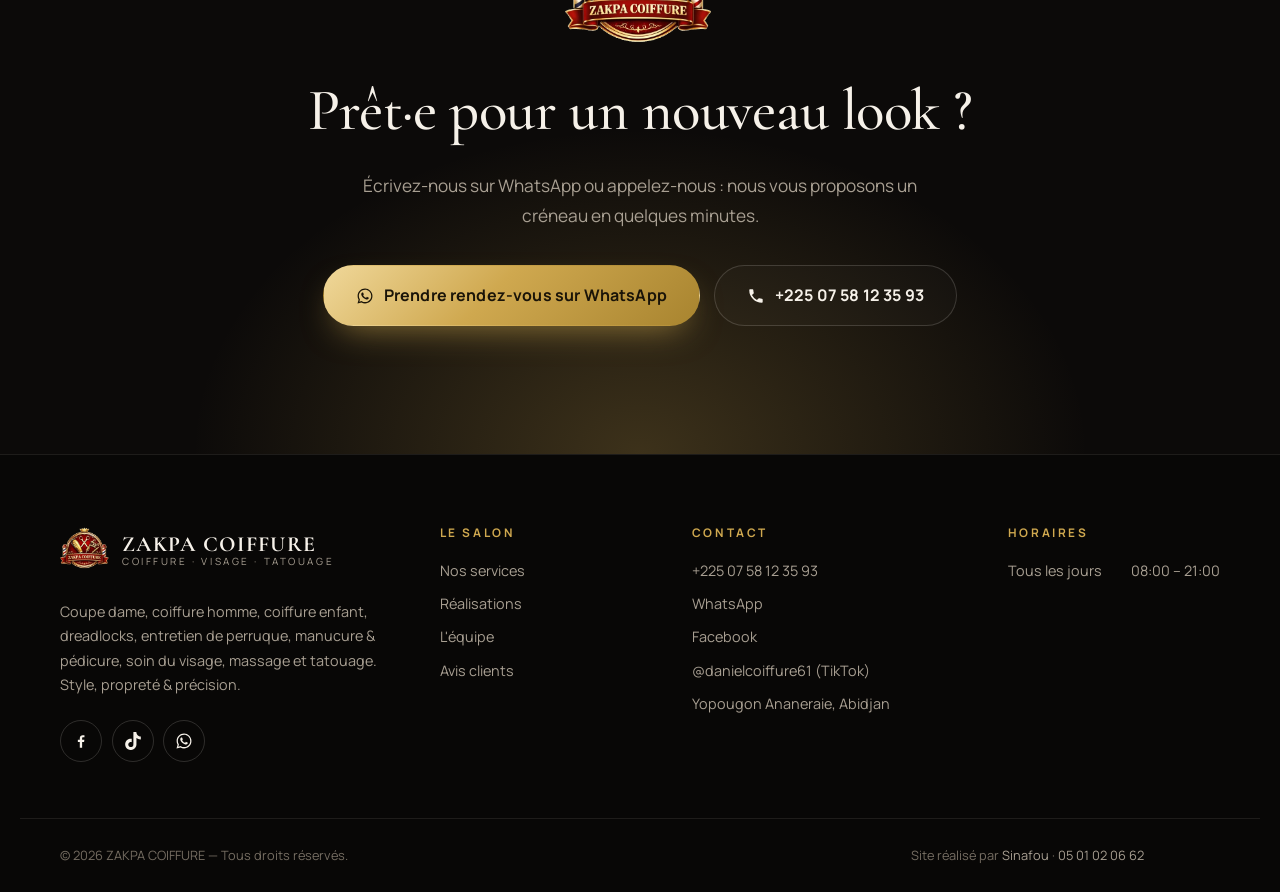
==== commit ba1abb04: "Mise à jour du site Co-authored-by: Copilot <223556219+Copilot@users.noreply.github.com>" ====
--- a/index.html
+++ b/index.html
@@ -7,8 +7,8 @@
 
 <!-- ═══════════════════════════════════════════════════════════════════
      ⚠️  À PERSONNALISER AVANT MISE EN LIGNE
-     · Numéro de téléphone / WhatsApp : +225 01 42 26 19 74
-       (affichage) et +2250142261974 (liens tel: et wa.me).
+     · Numéro de téléphone / WhatsApp : +225 07 58 12 35 93
+       (affichage) et +2250758123593 (liens tel: et wa.me).
        Pour le changer : rechercher/remplacer ces deux valeurs partout.
      · Prénoms de l'équipe, avis clients et prix : à remplacer par les
        vraies informations.
@@ -45,7 +45,7 @@
 <link rel="preconnect" href="https://fonts.gstatic.com" crossorigin>
 <link href="https://fonts.googleapis.com/css2?family=Cormorant+Garamond:ital,wght@0,500;0,600;0,700;1,500;1,600&family=Manrope:wght@400;500;600;700&display=swap" rel="stylesheet">
 
-<link rel="stylesheet" href="assets/css/styles.css">
+<link rel="stylesheet" href="assets/css/styles.css?v=20261108b">
 <script>document.documentElement.classList.add('js')</script>
 
 <!-- Données structurées : aide Google à comprendre le commerce (SEO local) -->
@@ -58,9 +58,9 @@
   "description": "Salon de coiffure mixte à Yopougon Ananeraie, Abidjan : coupe dame, coiffure homme, coiffure enfant, dreadlocks, entretien de perruque, manucure et pédicure, soin du visage, massage et tatouage.",
   "slogan": "Style, Propreté & Précision",
   "url": "https://www.zakpa-coiffure.ci/",
-  "telephone": "+2250142261974",
+  "telephone": "+2250758123593",
   "image": "https://www.zakpa-coiffure.ci/assets/img/og-image.jpg",
-  "priceRange": "2 000 – 30 000 FCFA",
+  "priceRange": "1 000 – 30 000 FCFA",
   "currenciesAccepted": "XOF",
   "address": {
     "@type": "PostalAddress",
@@ -69,16 +69,15 @@
     "addressRegion": "Abidjan",
     "addressCountry": "CI"
   },
-  "geo": { "@type": "GeoCoordinates", "latitude": 5.3364, "longitude": -4.0736 },
+  "geo": { "@type": "GeoCoordinates", "latitude": 5.351205, "longitude": -4.096741 },
   "areaServed": [
     { "@type": "City", "name": "Abidjan" },
     { "@type": "AdministrativeArea", "name": "Yopougon" }
   ],
   "openingHoursSpecification": [
-    { "@type": "OpeningHoursSpecification", "dayOfWeek": ["Tuesday","Wednesday","Thursday","Friday"], "opens": "09:00", "closes": "19:00" },
-    { "@type": "OpeningHoursSpecification", "dayOfWeek": "Saturday", "opens": "09:00", "closes": "20:00" }
+    { "@type": "OpeningHoursSpecification", "dayOfWeek": ["Monday","Tuesday","Wednesday","Thursday","Friday","Saturday","Sunday"], "opens": "08:00", "closes": "21:00" }
   ],
-  "sameAs": ["https://www.instagram.com/danielzakpa61", "https://www.tiktok.com/@danielcoiffure61"],
+  "sameAs": ["https://www.facebook.com/share/1KQhNSxhUt/", "https://www.tiktok.com/@danielcoiffure61"],
   "makesOffer": [
     { "@type": "Offer", "itemOffered": { "@type": "Service", "name": "Coiffure homme" } },
     { "@type": "Offer", "itemOffered": { "@type": "Service", "name": "Coupe dame" } },
@@ -164,10 +163,8 @@
   <symbol id="i-check" viewBox="0 0 24 24" fill="none" stroke="currentColor" stroke-width="2" stroke-linecap="round" stroke-linejoin="round">
     <path d="m20 6.5-10.5 11L4.5 12"/>
   </symbol>
-  <symbol id="i-instagram" viewBox="0 0 24 24">
-    <rect x="3.2" y="3.2" width="17.6" height="17.6" rx="5" fill="none" stroke="currentColor" stroke-width="1.7"/>
-    <circle cx="12" cy="12" r="4" fill="none" stroke="currentColor" stroke-width="1.7"/>
-    <circle cx="17.2" cy="6.9" r="1.2" fill="currentColor"/>
+  <symbol id="i-facebook" viewBox="0 0 24 24">
+    <path fill="currentColor" d="M13.5 21v-7.6h2.6l.4-3h-3V8.5c0-.9.3-1.5 1.5-1.5h1.6V4.3c-.3 0-1.2-.1-2.3-.1-2.3 0-3.9 1.4-3.9 4v2.2H7.8v3h2.6V21h3.1z"/>
   </symbol>
   <symbol id="i-tiktok" viewBox="0 0 24 24">
     <path fill="currentColor" d="M12.53.02C13.84 0 15.14.01 16.44 0c.08 1.53.63 3.09 1.75 4.17 1.12 1.11 2.7 1.62 4.24 1.79v4.03c-1.44-.05-2.89-.35-4.2-.97-.57-.26-1.1-.59-1.62-.93-.01 2.92.01 5.84-.02 8.75-.08 1.4-.54 2.79-1.35 3.94-1.31 1.92-3.58 3.17-5.91 3.21-1.43.08-2.86-.31-4.08-1.03-2.02-1.19-3.44-3.37-3.65-5.71-.02-.5-.03-1-.01-1.49.18-1.9 1.12-3.72 2.58-4.96 1.66-1.44 3.98-2.13 6.15-1.72.02 1.48-.04 2.96-.04 4.44-.99-.32-2.15-.23-3.02.37-.63.41-1.11 1.04-1.36 1.75-.21.51-.15 1.07-.14 1.61.24 1.64 1.82 3.02 3.5 2.87 1.12-.01 2.19-.66 2.77-1.61.19-.33.4-.67.41-1.06.1-1.79.06-3.57.07-5.36.01-4.03-.01-8.05.02-12.07z"/>
@@ -206,8 +203,8 @@
         <li><a href="#horaires">Horaires &amp; accès</a></li>
       </ul>
       <a class="btn btn--gold btn--sm nav__cta"
-         href="https://wa.me/2250142261974"
-         data-wa data-wa-message="Bonjour 👋 Je souhaite prendre rendez-vous chez ZAKPA COIFFURE.">
+         href="https://wa.me/2250758123593"
+         data-wa data-wa-message="Bonjour ZAKPA COIFFURE,&#10;&#10;Je vous contacte depuis votre site internet. Je souhaite prendre rendez-vous.&#10;&#10;• Prestation : &#10;• Jour et heure souhaités :&#10;• Mon prénom :&#10;&#10;Merci et à bientôt !">
         <svg class="btn__icon" aria-hidden="true"><use href="#i-whatsapp"/></svg>
         Prendre rendez-vous
       </a>
@@ -236,12 +233,12 @@
 
       <div class="hero__cta">
         <a class="btn btn--gold btn--lg"
-           href="https://wa.me/2250142261974"
-           data-wa data-wa-message="Bonjour 👋 Je souhaite prendre rendez-vous chez ZAKPA COIFFURE. Voici ce qui m'intéresse :">
+           href="https://wa.me/2250758123593"
+           data-wa data-wa-message="Bonjour ZAKPA COIFFURE,&#10;&#10;Je vous contacte depuis votre site internet. Je souhaite prendre rendez-vous.&#10;&#10;• Prestation : &#10;• Jour et heure souhaités :&#10;• Mon prénom :&#10;&#10;Merci et à bientôt !">
           <svg class="btn__icon" aria-hidden="true"><use href="#i-whatsapp"/></svg>
           Prendre rendez-vous
         </a>
-        <a class="btn btn--outline btn--lg" href="tel:+2250142261974">
+        <a class="btn btn--outline btn--lg" href="tel:+2250758123593">
           <svg class="btn__icon" aria-hidden="true"><use href="#i-phone"/></svg>
           Appeler le salon
         </a>
@@ -264,12 +261,12 @@
              alt="Détail d'une coiffure réalisée au salon" loading="lazy" decoding="async">
       </figure>
       <div class="hero__badges">
-        <a class="hero__badge" href="https://www.instagram.com/danielzakpa61" target="_blank" rel="noopener">
+        <a class="hero__badge" href="https://www.facebook.com/share/1KQhNSxhUt/" target="_blank" rel="noopener">
           <span class="hero__badge-stars" aria-hidden="true">
-            <svg><use href="#i-instagram"/></svg>
+            <svg><use href="#i-facebook"/></svg>
           </span>
-          <strong>1,6 K</strong>
-          <small>abonnés sur Instagram</small>
+          <strong>116</strong>
+          <small>abonnés sur Facebook</small>
         </a>
         <a class="hero__badge" href="https://www.tiktok.com/@danielcoiffure61" target="_blank" rel="noopener">
           <span class="hero__badge-stars" aria-hidden="true">
@@ -308,10 +305,10 @@
         <h3>Coiffure homme</h3>
         <p>Coupe classique ou dégradé, taille de barbe et contours nets, à la tondeuse ou aux ciseaux.</p>
         <footer class="service__foot">
-          <span class="service__price"><small>à partir de</small> 2&nbsp;000&nbsp;FCFA</span>
+          <span class="service__price"><small>à partir de</small> 1&nbsp;000&nbsp;FCFA</span>
           <a class="link-arrow"
-             href="https://wa.me/2250142261974"
-             data-wa data-wa-message="Bonjour 👋 Je souhaite un rendez-vous pour une coiffure homme.">
+             href="https://wa.me/2250758123593"
+             data-wa data-wa-message="Bonjour ZAKPA COIFFURE,&#10;&#10;Je vous contacte depuis votre site internet. Je souhaite prendre rendez-vous.&#10;&#10;• Prestation : Coiffure homme&#10;• Jour et heure souhaités :&#10;• Mon prénom :&#10;&#10;Merci et à bientôt !">
             Réserver <svg aria-hidden="true"><use href="#i-arrow"/></svg>
           </a>
         </footer>
@@ -324,8 +321,8 @@
         <footer class="service__foot">
           <span class="service__price"><small>à partir de</small> 5&nbsp;000&nbsp;FCFA</span>
           <a class="link-arrow"
-             href="https://wa.me/2250142261974"
-             data-wa data-wa-message="Bonjour 👋 Je souhaite un rendez-vous pour une coupe dame.">
+             href="https://wa.me/2250758123593"
+             data-wa data-wa-message="Bonjour ZAKPA COIFFURE,&#10;&#10;Je vous contacte depuis votre site internet. Je souhaite prendre rendez-vous.&#10;&#10;• Prestation : Coupe dame&#10;• Jour et heure souhaités :&#10;• Mon prénom :&#10;&#10;Merci et à bientôt !">
             Réserver <svg aria-hidden="true"><use href="#i-arrow"/></svg>
           </a>
         </footer>
@@ -336,10 +333,10 @@
         <h3>Coiffure enfant</h3>
         <p>Coupes et coiffures adaptées aux plus jeunes, dans la douceur et la patience.</p>
         <footer class="service__foot">
-          <span class="service__price"><small>à partir de</small> 2&nbsp;000&nbsp;FCFA</span>
+          <span class="service__price"><small>à partir de</small> 1&nbsp;000&nbsp;FCFA</span>
           <a class="link-arrow"
-             href="https://wa.me/2250142261974"
-             data-wa data-wa-message="Bonjour 👋 Je souhaite un rendez-vous pour une coiffure enfant.">
+             href="https://wa.me/2250758123593"
+             data-wa data-wa-message="Bonjour ZAKPA COIFFURE,&#10;&#10;Je vous contacte depuis votre site internet. Je souhaite prendre rendez-vous.&#10;&#10;• Prestation : Coiffure enfant&#10;• Âge de l'enfant :&#10;• Jour et heure souhaités :&#10;• Mon prénom :&#10;&#10;Merci et à bientôt !">
             Réserver <svg aria-hidden="true"><use href="#i-arrow"/></svg>
           </a>
         </footer>
@@ -352,8 +349,8 @@
         <footer class="service__foot">
           <span class="service__price"><small>à partir de</small> 10&nbsp;000&nbsp;FCFA</span>
           <a class="link-arrow"
-             href="https://wa.me/2250142261974"
-             data-wa data-wa-message="Bonjour 👋 Je souhaite un rendez-vous pour des dreadlocks.">
+             href="https://wa.me/2250758123593"
+             data-wa data-wa-message="Bonjour ZAKPA COIFFURE,&#10;&#10;Je vous contacte depuis votre site internet. Je souhaite prendre rendez-vous.&#10;&#10;• Prestation : Dreadlocks&#10;• Jour et heure souhaités :&#10;• Mon prénom :&#10;&#10;Merci et à bientôt !">
             Réserver <svg aria-hidden="true"><use href="#i-arrow"/></svg>
           </a>
         </footer>
@@ -366,8 +363,8 @@
         <footer class="service__foot">
           <span class="service__price"><small>à partir de</small> 5&nbsp;000&nbsp;FCFA</span>
           <a class="link-arrow"
-             href="https://wa.me/2250142261974"
-             data-wa data-wa-message="Bonjour 👋 Je souhaite un rendez-vous pour l'entretien d'une perruque.">
+             href="https://wa.me/2250758123593"
+             data-wa data-wa-message="Bonjour ZAKPA COIFFURE,&#10;&#10;Je vous contacte depuis votre site internet. Je souhaite prendre rendez-vous.&#10;&#10;• Prestation : Entretien de perruque&#10;• Jour et heure souhaités :&#10;• Mon prénom :&#10;&#10;Merci et à bientôt !">
             Réserver <svg aria-hidden="true"><use href="#i-arrow"/></svg>
           </a>
         </footer>
@@ -380,8 +377,8 @@
         <footer class="service__foot">
           <span class="service__price"><small>à partir de</small> 5&nbsp;000&nbsp;FCFA</span>
           <a class="link-arrow"
-             href="https://wa.me/2250142261974"
-             data-wa data-wa-message="Bonjour 👋 Je souhaite un rendez-vous pour une manucure / pédicure.">
+             href="https://wa.me/2250758123593"
+             data-wa data-wa-message="Bonjour ZAKPA COIFFURE,&#10;&#10;Je vous contacte depuis votre site internet. Je souhaite prendre rendez-vous.&#10;&#10;• Prestation : Manucure / pédicure&#10;• Jour et heure souhaités :&#10;• Mon prénom :&#10;&#10;Merci et à bientôt !">
             Réserver <svg aria-hidden="true"><use href="#i-arrow"/></svg>
           </a>
         </footer>
@@ -392,10 +389,10 @@
         <h3>Soin du visage</h3>
         <p>Nettoyage de peau, gommage et soins adaptés à votre type de peau, pour un teint net et lumineux.</p>
         <footer class="service__foot">
-          <span class="service__price"><small>à partir de</small> 5&nbsp;000&nbsp;FCFA</span>
+          <span class="service__price"><small>à partir de</small> 3&nbsp;000&nbsp;FCFA</span>
           <a class="link-arrow"
-             href="https://wa.me/2250142261974"
-             data-wa data-wa-message="Bonjour 👋 Je souhaite un rendez-vous pour un soin du visage.">
+             href="https://wa.me/2250758123593"
+             data-wa data-wa-message="Bonjour ZAKPA COIFFURE,&#10;&#10;Je vous contacte depuis votre site internet. Je souhaite prendre rendez-vous.&#10;&#10;• Prestation : Soin du visage&#10;• Jour et heure souhaités :&#10;• Mon prénom :&#10;&#10;Merci et à bientôt !">
             Réserver <svg aria-hidden="true"><use href="#i-arrow"/></svg>
           </a>
         </footer>
@@ -406,10 +403,10 @@
         <h3>Massage</h3>
         <p>Massage détente ou tonique, pour relâcher les tensions et repartir léger.</p>
         <footer class="service__foot">
-          <span class="service__price">sur devis</span>
+          <span class="service__price"><small>à partir de</small> 10&nbsp;000&nbsp;FCFA</span>
           <a class="link-arrow"
-             href="https://wa.me/2250142261974"
-             data-wa data-wa-message="Bonjour 👋 Je souhaite un rendez-vous pour un massage.">
+             href="https://wa.me/2250758123593"
+             data-wa data-wa-message="Bonjour ZAKPA COIFFURE,&#10;&#10;Je vous contacte depuis votre site internet. Je souhaite prendre rendez-vous.&#10;&#10;• Prestation : Massage&#10;• Jour et heure souhaités :&#10;• Mon prénom :&#10;&#10;Merci et à bientôt !">
             Réserver <svg aria-hidden="true"><use href="#i-arrow"/></svg>
           </a>
         </footer>
@@ -420,10 +417,10 @@
         <h3>Tatouage</h3>
         <p>Du petit motif délicat à la pièce plus travaillée, dans le respect strict des règles d'hygiène.</p>
         <footer class="service__foot">
-          <span class="service__price">sur devis</span>
+          <span class="service__price"><small>à partir de</small> 3&nbsp;000&nbsp;FCFA</span>
           <a class="link-arrow"
-             href="https://wa.me/2250142261974"
-             data-wa data-wa-message="Bonjour 👋 Je souhaite un rendez-vous pour un tatouage. Voici mon idée :">
+             href="https://wa.me/2250758123593"
+             data-wa data-wa-message="Bonjour ZAKPA COIFFURE,&#10;&#10;Je vous contacte depuis votre site internet. Je souhaite prendre rendez-vous.&#10;&#10;• Prestation : Tatouage&#10;• Mon idée (description ou photo) :&#10;• Jour et heure souhaités :&#10;• Mon prénom :&#10;&#10;Merci et à bientôt !">
             Réserver <svg aria-hidden="true"><use href="#i-arrow"/></svg>
           </a>
         </footer>
@@ -435,8 +432,8 @@
           <p>Envoyez-nous une photo de vos cheveux, de votre peau ou de vos ongles : nous vous conseillons gratuitement et vous proposons le créneau le plus adapté.</p>
         </div>
         <a class="btn btn--gold"
-           href="https://wa.me/2250142261974"
-           data-wa data-wa-message="Bonjour 👋 J'aurais besoin d'un conseil, voici une photo :">
+           href="https://wa.me/2250758123593"
+           data-wa data-wa-message="Bonjour ZAKPA COIFFURE,&#10;&#10;Je vous contacte depuis votre site internet. J'aimerais avoir un conseil : je vous envoie une photo juste après.&#10;&#10;Merci beaucoup !">
           <svg class="btn__icon" aria-hidden="true"><use href="#i-whatsapp"/></svg>
           Demander un conseil
         </a>
@@ -454,7 +451,7 @@
       <h2>Le savoir-faire <em>en images</em></h2>
       <p class="section__lede">
         Quelques coiffures, soins, massages et tatouages réalisés au salon.
-        Retrouvez-en davantage au quotidien sur notre Instagram.
+        Retrouvez-en davantage au quotidien sur notre page Facebook.
       </p>
     </header>
 
@@ -547,7 +544,7 @@
 
     <p class="gallery__note">
       Envie de voir plus de réalisations ? Suivez-nous sur
-      <a href="https://www.instagram.com/danielzakpa61" target="_blank" rel="noopener">@danielzakpa61</a>.
+      <a href="https://www.facebook.com/share/1KQhNSxhUt/" target="_blank" rel="noopener">Facebook</a>.
     </p>
   </div>
 </section>
@@ -672,9 +669,9 @@
 
     <p class="reviews__more reveal">
       <a class="btn btn--ghost"
-         href="https://www.instagram.com/danielzakpa61"
+         href="https://www.facebook.com/share/1KQhNSxhUt/"
          target="_blank" rel="noopener">
-        Voir plus sur Instagram
+        Voir plus sur Facebook
         <svg class="btn__icon" aria-hidden="true"><use href="#i-arrow"/></svg>
       </a>
     </p>
@@ -694,12 +691,8 @@
       <div class="infos__card reveal">
         <h3><svg aria-hidden="true"><use href="#i-clock"/></svg> Horaires d'ouverture</h3>
         <p class="status" id="status" aria-live="polite"></p>
-        <!-- ⚠️ PLACEHOLDER : ajustez ces horaires à ceux du salon -->
         <ul class="hours" id="hours">
-          <li data-days="1"><span>Lundi</span><span>Fermé</span></li>
-          <li data-days="2,3,4,5" data-open="09:00" data-close="19:00"><span>Mardi – Vendredi</span><span>09:00 – 19:00</span></li>
-          <li data-days="6" data-open="09:00" data-close="20:00"><span>Samedi</span><span>09:00 – 20:00</span></li>
-          <li data-days="0"><span>Dimanche</span><span>Fermé</span></li>
+          <li data-days="0,1,2,3,4,5,6" data-open="08:00" data-close="21:00"><span>Tous les jours<br><small>du lundi au dimanche</small></span><span>08:00 – 21:00</span></li>
         </ul>
         <p class="infos__hint">Le dernier rendez-vous est pris 45 minutes avant la fermeture.</p>
       </div>
@@ -713,21 +706,21 @@
         </address>
         <ul class="contact-list">
           <li>
-            <a href="tel:+2250142261974">
+            <a href="tel:+2250758123593">
               <svg aria-hidden="true"><use href="#i-phone"/></svg>
-              <span>+225 01 42 26 19 74</span>
+              <span>+225 07 58 12 35 93</span>
             </a>
           </li>
           <li>
-            <a href="https://wa.me/2250142261974" data-wa data-wa-message="Bonjour 👋 Je souhaite prendre rendez-vous.">
+            <a href="https://wa.me/2250758123593" data-wa data-wa-message="Bonjour ZAKPA COIFFURE,&#10;&#10;Je vous contacte depuis votre site internet. Je souhaite prendre rendez-vous.&#10;&#10;• Prestation : &#10;• Jour et heure souhaités :&#10;• Mon prénom :&#10;&#10;Merci et à bientôt !">
               <svg aria-hidden="true"><use href="#i-whatsapp"/></svg>
               <span>Écrire sur WhatsApp</span>
             </a>
           </li>
           <li>
-            <a href="https://www.instagram.com/danielzakpa61" target="_blank" rel="noopener">
-              <svg aria-hidden="true"><use href="#i-instagram"/></svg>
-              <span>@danielzakpa61</span>
+            <a href="https://www.facebook.com/share/1KQhNSxhUt/" target="_blank" rel="noopener">
+              <svg aria-hidden="true"><use href="#i-facebook"/></svg>
+              <span>ZAKPA COIFFURE sur Facebook</span>
             </a>
           </li>
           <li>
@@ -738,7 +731,7 @@
           </li>
         </ul>
         <a class="btn btn--outline btn--sm"
-           href="https://www.google.com/maps/dir/?api=1&amp;destination=Yopougon+Ananeraie+Abidjan+C%C3%B4te+d%27Ivoire"
+           href="https://www.google.com/maps/dir/?api=1&amp;destination=5.351205%2C-4.096741"
            target="_blank" rel="noopener">
           <svg class="btn__icon" aria-hidden="true"><use href="#i-pin"/></svg>
           Itinéraire
@@ -747,13 +740,12 @@
 
       <div class="infos__card infos__card--map reveal">
         <h3>Plan d'accès</h3>
-        <!-- La carte n'est chargée qu'au clic : aucune requête vers Google avant consentement. -->
-        <div class="map" id="map" data-query="Yopougon Ananeraie, Abidjan, Côte d'Ivoire">
+        <!-- Carte chargée automatiquement à l'approche de la section (voir main.js, « 7 »). -->
+        <div class="map" id="map" data-query="5.351205,-4.096741" data-label="ZAKPA COIFFURE, Yopougon Ananeraie" data-link="https://www.google.com/maps/search/?api=1&amp;query=5.351205%2C-4.096741">
           <div class="map__placeholder">
             <svg aria-hidden="true"><use href="#i-pin"/></svg>
             <p>Yopougon Ananeraie<br>Abidjan, Côte d'Ivoire</p>
             <button class="btn btn--outline btn--sm" id="map-load" type="button">Afficher la carte</button>
-            <small>La carte Google Maps n'est chargée qu'à votre demande, pour respecter votre vie privée.</small>
           </div>
         </div>
       </div>
@@ -772,14 +764,14 @@
     <p>Écrivez-nous sur WhatsApp ou appelez-nous : nous vous proposons un créneau en quelques minutes.</p>
     <div class="cta-final__actions">
       <a class="btn btn--gold btn--lg"
-         href="https://wa.me/2250142261974"
-         data-wa data-wa-message="Bonjour 👋 Je souhaite prendre rendez-vous chez ZAKPA COIFFURE.">
+         href="https://wa.me/2250758123593"
+         data-wa data-wa-message="Bonjour ZAKPA COIFFURE,&#10;&#10;Je vous contacte depuis votre site internet. Je souhaite prendre rendez-vous.&#10;&#10;• Prestation : &#10;• Jour et heure souhaités :&#10;• Mon prénom :&#10;&#10;Merci et à bientôt !">
         <svg class="btn__icon" aria-hidden="true"><use href="#i-whatsapp"/></svg>
         Prendre rendez-vous sur WhatsApp
       </a>
-      <a class="btn btn--outline btn--lg" href="tel:+2250142261974">
+      <a class="btn btn--outline btn--lg" href="tel:+2250758123593">
         <svg class="btn__icon" aria-hidden="true"><use href="#i-phone"/></svg>
-        +225 01 42 26 19 74
+        +225 07 58 12 35 93
       </a>
     </div>
   </div>
@@ -798,9 +790,9 @@
       </a>
       <p>Coupe dame, coiffure homme, coiffure enfant, dreadlocks, entretien de perruque, manucure &amp; pédicure, soin du visage, massage et tatouage. Style, propreté &amp; précision.</p>
       <ul class="socials">
-        <li><a href="https://www.instagram.com/danielzakpa61" target="_blank" rel="noopener" aria-label="Instagram"><svg aria-hidden="true"><use href="#i-instagram"/></svg></a></li>
+        <li><a href="https://www.facebook.com/share/1KQhNSxhUt/" target="_blank" rel="noopener" aria-label="Facebook"><svg aria-hidden="true"><use href="#i-facebook"/></svg></a></li>
         <li><a href="https://www.tiktok.com/@danielcoiffure61" target="_blank" rel="noopener" aria-label="TikTok"><svg aria-hidden="true"><use href="#i-tiktok"/></svg></a></li>
-        <li><a href="https://wa.me/2250142261974" data-wa data-wa-message="Bonjour 👋" aria-label="WhatsApp"><svg aria-hidden="true"><use href="#i-whatsapp"/></svg></a></li>
+        <li><a href="https://wa.me/2250758123593" data-wa data-wa-message="Bonjour ZAKPA COIFFURE,&#10;&#10;Je vous contacte depuis votre site internet." aria-label="WhatsApp"><svg aria-hidden="true"><use href="#i-whatsapp"/></svg></a></li>
       </ul>
     </div>
 
@@ -817,21 +809,18 @@
     <div class="footer__col">
       <h4>Contact</h4>
       <ul>
-        <li><a href="tel:+2250142261974">+225 01 42 26 19 74</a></li>
-        <li><a href="https://wa.me/2250142261974" data-wa data-wa-message="Bonjour 👋">WhatsApp</a></li>
-        <li><a href="https://www.instagram.com/danielzakpa61" target="_blank" rel="noopener">@danielzakpa61</a></li>
+        <li><a href="tel:+2250758123593">+225 07 58 12 35 93</a></li>
+        <li><a href="https://wa.me/2250758123593" data-wa data-wa-message="Bonjour ZAKPA COIFFURE,&#10;&#10;Je vous contacte depuis votre site internet.">WhatsApp</a></li>
+        <li><a href="https://www.facebook.com/share/1KQhNSxhUt/" target="_blank" rel="noopener">Facebook</a></li>
         <li><a href="https://www.tiktok.com/@danielcoiffure61" target="_blank" rel="noopener">@danielcoiffure61 (TikTok)</a></li>
-        <li><a href="https://www.google.com/maps/dir/?api=1&amp;destination=Yopougon+Ananeraie+Abidjan+C%C3%B4te+d%27Ivoire" target="_blank" rel="noopener">Yopougon Ananeraie, Abidjan</a></li>
+        <li><a href="https://www.google.com/maps/dir/?api=1&amp;destination=5.351205%2C-4.096741" target="_blank" rel="noopener">Yopougon Ananeraie, Abidjan</a></li>
       </ul>
     </div>
 
     <div class="footer__col">
       <h4>Horaires</h4>
       <ul class="footer__hours">
-        <li><span>Lundi</span><span>Fermé</span></li>
-        <li><span>Mar – Ven</span><span>09:00 – 19:00</span></li>
-        <li><span>Samedi</span><span>09:00 – 20:00</span></li>
-        <li><span>Dimanche</span><span>Fermé</span></li>
+        <li><span>Tous les jours</span><span>08:00 – 21:00</span></li>
       </ul>
     </div>
 
@@ -845,16 +834,16 @@
 
 <!-- ═══════════════════════ BARRE D'ACTION MOBILE ═══════════════════════ -->
 <div class="mobile-bar" role="group" aria-label="Actions rapides">
-  <a class="mobile-bar__item" href="tel:+2250142261974">
+  <a class="mobile-bar__item" href="tel:+2250758123593">
     <svg aria-hidden="true"><use href="#i-phone"/></svg><span>Appeler</span>
   </a>
   <a class="mobile-bar__item mobile-bar__item--wa"
-     href="https://wa.me/2250142261974"
-     data-wa data-wa-message="Bonjour 👋 Je souhaite prendre rendez-vous chez ZAKPA COIFFURE.">
+     href="https://wa.me/2250758123593"
+     data-wa data-wa-message="Bonjour ZAKPA COIFFURE,&#10;&#10;Je vous contacte depuis votre site internet. Je souhaite prendre rendez-vous.&#10;&#10;• Prestation : &#10;• Jour et heure souhaités :&#10;• Mon prénom :&#10;&#10;Merci et à bientôt !">
     <svg aria-hidden="true"><use href="#i-whatsapp"/></svg><span>WhatsApp</span>
   </a>
   <a class="mobile-bar__item"
-     href="https://www.google.com/maps/dir/?api=1&amp;destination=Yopougon+Ananeraie+Abidjan+C%C3%B4te+d%27Ivoire"
+     href="https://www.google.com/maps/dir/?api=1&amp;destination=5.351205%2C-4.096741"
      target="_blank" rel="noopener">
     <svg aria-hidden="true"><use href="#i-pin"/></svg><span>Itinéraire</span>
   </a>
@@ -862,8 +851,8 @@
 
 <!-- Bouton flottant (ordinateur uniquement) -->
 <a class="fab"
-   href="https://wa.me/2250142261974"
-   data-wa data-wa-message="Bonjour 👋 Je souhaite prendre rendez-vous chez ZAKPA COIFFURE."
+   href="https://wa.me/2250758123593"
+   data-wa data-wa-message="Bonjour ZAKPA COIFFURE,&#10;&#10;Je vous contacte depuis votre site internet. Je souhaite prendre rendez-vous.&#10;&#10;• Prestation : &#10;• Jour et heure souhaités :&#10;• Mon prénom :&#10;&#10;Merci et à bientôt !"
    aria-label="Prendre rendez-vous sur WhatsApp">
   <svg aria-hidden="true"><use href="#i-whatsapp"/></svg>
 </a>
@@ -886,6 +875,6 @@
   </div>
 </div>
 
-<script src="assets/js/main.js" defer></script>
+<script src="assets/js/main.js?v=20261108b" defer></script>
 </body>
 </html>
--- a/assets/css/styles.css
+++ b/assets/css/styles.css
@@ -465,6 +465,7 @@
 .hours li span:last-child { color: var(--muted); font-variant-numeric: tabular-nums; }
 .hours li.is-today { color: var(--gold-lt); font-weight: 700; }
 .hours li.is-today span:last-child { color: var(--gold-lt); }
+.hours li small { display: block; font-size: .78rem; font-weight: 500; color: var(--muted); }
 
 .address { color: var(--muted); line-height: 1.7; }
 .address strong { color: var(--text); }
@@ -478,6 +479,18 @@
 
 .map { flex: 1; min-height: 260px; border-radius: var(--radius-sm); overflow: hidden; background: var(--bg-alt); border: 1px solid var(--line); }
 .map iframe { width: 100%; height: 100%; min-height: 260px; border: 0; filter: grayscale(.4) contrast(1.05); }
+.map { position: relative; }
+.map__open {
+  position: absolute; inset: 0; z-index: 2; display: flex; align-items: flex-end; justify-content: center; padding: 1rem;
+  background: linear-gradient(transparent 60%, rgba(10, 9, 8, .55));
+}
+.map__open span {
+  display: inline-flex; align-items: center; gap: .5rem; padding: .6rem 1.1rem; border-radius: 999px;
+  background: var(--gold-grad); color: #1a1408; font-weight: 700; font-size: .88rem; box-shadow: var(--shadow-sm);
+  transition: transform .25s var(--ease);
+}
+.map__open svg { width: 16px; height: 16px; }
+.map__open:hover span { transform: translateY(-2px); }
 .map__placeholder {
   height: 100%; min-height: 260px; display: flex; flex-direction: column; align-items: center; justify-content: center;
   gap: .8rem; padding: 1.5rem; text-align: center;
